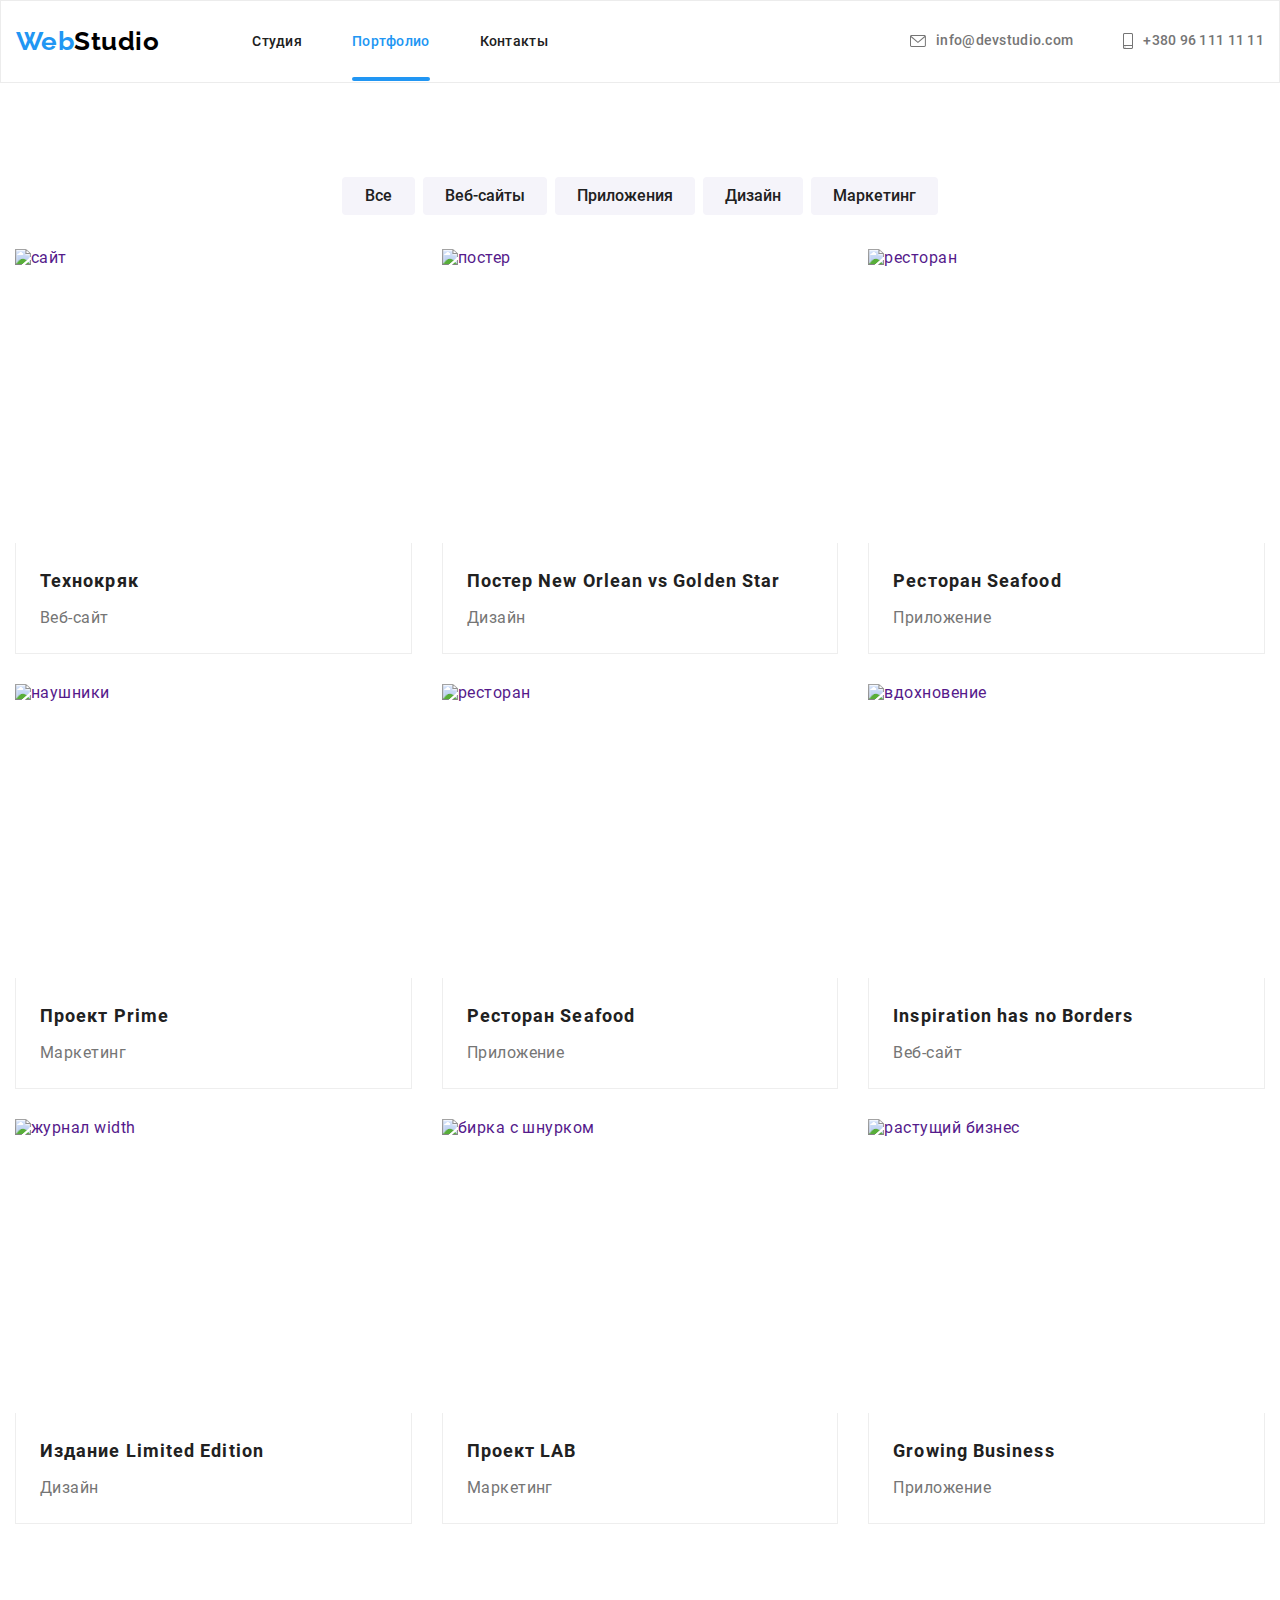
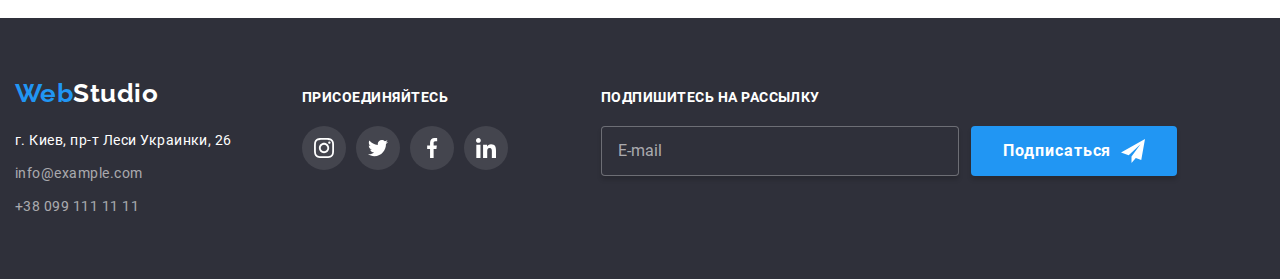
==== portfolio.html @ 9d425e02 "вносит изменения в файлы проекта" ====
<!DOCTYPE html>
<html lang="ru">
<head>
    <meta charset="UTF-8">
    <meta http-equiv="X-UA-Compatible" content="IE=edge">
    <meta name="viewport" content="width=device-width, initial-scale=1.0">
    <title>WebStudio</title>
    <link rel="stylesheet" href="./css/main.min.css">
</head>
<body>
<!-- Хедер -->
<header class="portfolio">
    <div class="portfolio__container container ">
        <nav class="portfolio-nav">
            <a href="./index.html" class="portfolio-logo">Web<span class="portfolio-logo__color">Studio</span></a>
            <ul class="portfolio-list">
                <li class="portfolio-list__item"><a class="portfolio-list__link" href="./index.html">Студия</a></li>
                <li class="portfolio-list__item"><a class="portfolio-list__link portfolio-list__link--current current-page" href="./portfolio.html">Портфолио</a></li>
                <li class="portfolio-list__item"><a class="portfolio-list__link" href="">Контакты</a></li>
            </ul>
        </nav>
<!-- contacts -->
            <ul class="contacts list">
                    <li class="contacts__item">
                        <a href="mailto:info@devstudio.com" class="contacts__link link">
                            <svg class="contacts__mail">
                                <use href="./images/symbol-defs.svg#envelope"></use>
                            </svg>
                    info@devstudio.com
                        </a>
                    </li>
                    <li class="contacts__item">
                        <a href="tel:+380961111111" class="contacts__link link">
                            <svg class="contacts__tel">
                                <use href="./images/symbol-defs.svg#smartphone"></use>
                            </svg>
                    +380 96 111 11 11
                        </a>
                    </li>
                </ul>
    </div>
</header>
<!-- герой -->
<main>
    <section class="section">
        <div class="container">
                <h1 class="section__title section__title--visually-hidden">filter</h1>
                <ul class="filter">
                    <li class="filter__item"><button class="filter__btn filter__button" type="button">Все</button></li>
                    <li class="filter__item"><button class="filter__btn filter__button" type="button">Веб-сайты</button></li>
                    <li class="filter__item"><button class="filter__btn filter__button" type="button">Приложения</button></li>
                    <li class="filter__item"><button class="filter__btn filter__button" type="button">Дизайн</button></li>
                    <li class="filter__item"><button class="filter__btn filter__button" type="button">Маркетинг</button></li>
                </ul>
        
                <ul class="gallery-list">
                    <li class="gallery-list__item">
                        <a class="gallery-list__link" href="">
                            <div class="gallery-container">
                              <img src="./images/techno-crack.jpg" alt="сайт" width="370" height="294">
                              <p class="overlay-text">Технокряк это современная площадка распространения коронавируса. Компании используют эту платформу для цифрового
                            шпионажа и атак на защищённые сервера конкурентов.</p>  
                            </div>
                            <div class="gallery-info">
                            <h2 class="gallery-info__heading">Технокряк</h3>
                            <p class="gallery-info__paragraph">Веб-сайт</p>
                            </div>
                        </a>
                    </li>
                    <li class="gallery-list__item">
                        <a class="gallery-list__link" href="">
                            <div class="gallery-container">
                             <img src="./images/poster.jpg" alt="постер" width="370" height="294">
                             <p class="overlay-text">Технокряк это современная площадка распространения коронавируса. Компании используют эту платформу для цифрового
                            шпионажа и атак на защищённые сервера конкурентов.</p>   
                            </div>
                            <div class="gallery-info">
                            <h2 class="gallery-info__heading">Постер New Orlean vs Golden Star</h3>
                            <p class="gallery-info__paragraph">Дизайн</p>
                            </div>
                        </a>
                    </li>
                    <li class="gallery-list__item">
                        <a class="gallery-list__link" href="">
                            <div class="gallery-container">
                            <img src="./images/restaurant.jpg" alt="ресторан" width="370" height="294">
                            <p class="overlay-text">Технокряк это современная площадка распространения коронавируса. Компании используют эту платформу для цифрового
                            шпионажа и атак на защищённые сервера конкурентов.</p>      
                            </div>
                            <div class="gallery-info">
                            <h2 class="gallery-info__heading">Ресторан Seafood</h3>
                            <p class="gallery-info__paragraph">Приложение</p>
                            </div>
                        </a>
                    </li>
                    <li class="gallery-list__item">
                        <a class="gallery-list__link" href="">
                            <div class="gallery-container">
                              <img src="./images/prime.jpg" alt="наушники" width="370" height="294">
                              <p class="overlay-text">Технокряк это современная площадка распространения коронавируса. Компании используют эту платформу для цифрового
                            шпионажа и атак на защищённые сервера конкурентов.</p>    
                            </div>
                            <div class="gallery-info">
                            <h2 class="gallery-info__heading">Проект Prime</h3>
                            <p class="gallery-info__paragraph">Маркетинг</p>
                            </div>
                        </a>
                    </li>
                    <li class="gallery-list__item">
                        <a class="gallery-list__link" href="">
                            <div class="gallery-container">
                            <img src="./images/restaurant.jpg" alt="ресторан" width="370" height="294">
                            <p class="overlay-text">Технокряк это современная площадка распространения коронавируса. Компании используют эту платформу для цифрового
                            шпионажа и атак на защищённые сервера конкурентов.</p>      
                            </div>
                            <div class="gallery-info">
                            <h2 class="gallery-info__heading">Ресторан Seafood</h3>
                            <p class="gallery-info__paragraph">Приложение</p>
                            </div>
                        </a>
                    </li>
                    <li class="gallery-list__item">
                        <a class="gallery-list__link" href="">
                            <div class="gallery-container">
                                <img src="./images/web-site.jpg" alt="вдохновение" width="370" height="294">
                                <p class="overlay-text">Технокряк это современная площадка распространения коронавируса. Компании используют эту платформу для цифрового
                            шпионажа и атак на защищённые сервера конкурентов.</p>  
                            </div>
                            <div class="gallery-info">
                            <h2 class="gallery-info__heading">Inspiration has no Borders</h3>
                            <p class="gallery-info__paragraph">Веб-сайт</p>
                            </div>
                        </a>
                    </li>
                    <li class="gallery-list__item">
                        <a class="gallery-list__link" href="">
                            <div class="gallery-container">
                                <img src="./images/limited-edition.jpg" alt="журнал width" width="370" height="294">
                                <p class="overlay-text">Технокряк это современная площадка распространения коронавируса. Компании используют эту платформу для цифрового
                            шпионажа и атак на защищённые сервера конкурентов.</p>  
                            </div>
                            <div class="gallery-info">
                            <h2 class="gallery-info__heading">Издание Limited Edition</h3>
                            <p class="gallery-info__paragraph">Дизайн</p>
                            </div>
                        </a>
                    </li>
                    <li class="gallery-list__item">
                        <a class="gallery-list__link" href="">
                            <div class="gallery-container">
                                <img src="./images/lab.jpg" alt="бирка с шнурком" width="370" height="294">
                                <p class="overlay-text">Технокряк это современная площадка распространения коронавируса. Компании используют эту платформу для цифрового
                            шпионажа и атак на защищённые сервера конкурентов.</p>  
                            </div>
                            <div class="gallery-info">
                            <h2 class="gallery-info__heading">Проект LAB</h3>
                            <p class="gallery-info__paragraph">Маркетинг</p>
                            </div>
                        </a>
                    </li>
                    <li class="gallery-list__item">
                        <a class="gallery-list__link" href="">
                            <div class="gallery-container">
                              <img src="./images/business.jpg" alt="растущий бизнес" width="370" height="294">
                              <p class="overlay-text">Технокряк это современная площадка распространения коронавируса. Компании используют эту платформу для цифрового
                            шпионажа и атак на защищённые сервера конкурентов.</p>    
                            </div>
                            <div class="gallery-info">
                            <h2 class="gallery-info__heading">Growing Business</h3>
                            <p class="gallery-info__paragraph">Приложение</p>
                            </div>
                        </a>
                    </li>
                </ul>
        </div>
    </section>

</main>

<!-- футер -->
<footer class="footer">
    <div class="footer-container container ">
        <div>
            <a class="footer-logo" href="./index.html">Web<span class="footer-logo__text logo">Studio</span></a>
            <address class="footer-address">
                <ul class="footer-address__list">
                    <li class="footer-address__item item__space"><a class="footer-address__items"
                            href="https://www.google.com.ua/maps/place/%D0%B1%D1%83%D0%BB.+%D0%9B%D0%B5%D1%81%D0%B8+%D0%A3%D0%BA%D1%80%D0%B0%D0%B8%D0%BD%D0%BA%D0%B8,+26,+%D0%9A%D0%B8%D0%B5%D0%B2,+02000/@50.4265841,30.5361971,17z/data=!3m1!4b1!4m5!3m4!1s0x40d4cf0e033ecbe9:0x57a4dffefec77da0!8m2!3d50.4265807!4d30.5383858?hl=ru">
                            г. Киев, пр-т Леси Украинки, 26</a></li>
                    <li class="footer-address__item item__space"><a class="footer-address__contact" href="mailto:info@example.com">info@example.com</a>
                    </li>
                    <li class="footer-address__item item__space"><a class="footer-address__contact" href="tel:+380991111111">+38 099 111 11 11</a></li>
                </ul>
            </address>
        </div>
    
    <div class="join">
        <h2 class="join__header">присоединяйтесь</h2>

        <ul class="join__list">
            <li class="join__item">
                <a href="" class="join__link">
                    <svg class="join__icon">
                        <use href="./images/symbol-defs.svg#instagram"></use>
                    </svg>
                </a>
            </li>
            <li class="join__item">
                <a href="" class="join__link">
                    <svg class="join__icon">
                        <use href="./images/symbol-defs.svg#twitter"></use>
                    </svg>
                </a>
            </li>
            <li class="join__item">
                <a href="" class="join__link">
                    <svg class="join__icon">
                        <use href="./images/symbol-defs.svg#facebook"></use>
                    </svg>
                </a>
            </li>
            <li class="join__item">
                <a href="" class="join__link">
                    <svg class="join__icon">
                        <use href="./images/symbol-defs.svg#linkedin"></use>
                    </svg>
                </a>
            </li>
        </ul>
    </div>
   
        <form class="subscribe" action="">
        <h2 class="subscribe__header">Подпишитесь на рассылку</h2>
        <div class="subscribe__container">
                <label>
                    <input class="subscribe__input" type="email" name="mail" placeholder="E-mail" />
                </label>
            
            <button type="submit" class="subscribe__button button">Подписаться
                <svg class="subscribe__icon">
                    <use href="./images/symbol-defs.svg#send"></use>
                </svg>
            </button>
        </div>
        </form>
    </div>

    </div>
</footer>  

<script src="./js/modal.js"></script>

</body>
</html>
---- css/main.min.css ----
@font-face{font-family:'Roboto';src:url("../sass/base/fonts/Roboto-Bold.woff2") format("woff2"),url("../sass/base/fonts/Roboto-Bold.woff") format("woff");font-display:auto;font-weight:700;font-style:normal}@font-face{font-family:'Roboto';src:url("../sass/base/fonts/Roboto-Black.woff2") format("woff2"),url("../sass/base/fonts/Roboto-Black.woff") format("woff");font-display:auto;font-weight:900;font-style:normal}@font-face{font-family:'Roboto';src:url("../sass/base/fonts/Roboto-Medium.woff2") format("woff2"),url("../sass/base/fonts/Roboto-Medium.woff") format("woff");font-display:auto;font-weight:500;font-style:normal}@font-face{font-family:'Roboto';src:url("../sass/base/fonts/Roboto-Regular.woff2") format("woff2"),url("../sass/base/fonts/Roboto-Regular.woff") format("woff");font-display:auto;font-weight:400;font-style:normal}@font-face{font-family:'Raleway';src:url("../sass/base/fonts/Raleway-Bold.woff2") format("woff2"),url("../sass/base/fonts/Raleway-Bold.woff") format("woff");font-display:auto;font-weight:700;font-style:normal}/*! modern-normalize v1.1.0 | MIT License | https://github.com/sindresorhus/modern-normalize */*,::before,::after{-webkit-box-sizing:border-box;box-sizing:border-box}html{line-height:1.15;-webkit-text-size-adjust:100%;-moz-tab-size:4;-o-tab-size:4;tab-size:4}body{margin:0;font-family:system-ui,-apple-system,"Segoe UI",Roboto,Helvetica,Arial,sans-serif,"Apple Color Emoji","Segoe UI Emoji"}hr{height:0;color:inherit}abbr[title]{-webkit-text-decoration:underline dotted;text-decoration:underline dotted}b,strong{font-weight:bolder}code,kbd,samp,pre{font-family:ui-monospace, SFMono-Regular, Consolas, 'Liberation Mono', Menlo, monospace;font-size:1em}small{font-size:80%}sub,sup{font-size:75%;line-height:0;position:relative;vertical-align:baseline}sub{bottom:-0.25em}sup{top:-0.5em}table{text-indent:0;border-color:inherit}button,input,optgroup,select,textarea{font-family:inherit;font-size:100%;line-height:1.15;margin:0}button,select{text-transform:none}button,[type='button'],[type='reset'],[type='submit']{-webkit-appearance:button}::-moz-focus-inner{border-style:none;padding:0}:-moz-focusring{outline:1px dotted ButtonText}:-moz-ui-invalid{box-shadow:none}legend{padding:0}progress{vertical-align:baseline}::-webkit-inner-spin-button,::-webkit-outer-spin-button{height:auto}[type='search']{-webkit-appearance:textfield;outline-offset:-2px}::-webkit-search-decoration{-webkit-appearance:none}::-webkit-file-upload-button{-webkit-appearance:button;font:inherit}summary{display:list-item}p,h1,h2,h3,h4,h5,h6{margin:0}ul{list-style:none;margin:0;padding-left:0}img{display:block;max-width:100%;height:auto}body{font-family:'Roboto', sans-serif;color:var(--primary-text-color);letter-spacing:0.03em;line-height:1.14}:root{--primary-text-color: #212121;--secondary-text-color: #757575;--title-text-color: #000000;--accent-color: #2196f3;--primary-white-color: #ffffff;--secondary-darkgray-color: #2f303a;--third-title-color: #f5f4fa;--box-shadow-btn: 0px 4px 4px rgba(0, 0, 0, 0.15);--btn-b-radius: 4px;--temporary-function: 250ms cubic-bezier(0.4, 0, 0.2, 1)}.section__title--visually-hidden{position:absolute;clip:rect(0 0 0 0);width:1px;height:1px;margin:-1px}.header{background-color:var(--primary-white-color);border-bottom:1px solid #ececec}.header__container{display:-webkit-box;display:-ms-flexbox;display:flex;-webkit-box-align:center;-ms-flex-align:center;align-items:center}.page-logo{font-family:'Raleway', sans-serif;font-size:26px;line-height:1.19;color:var(--accent-color);text-decoration:none;margin-right:93px;padding-top:25px;padding-bottom:25px;-webkit-box-align:center;-ms-flex-align:center;align-items:center}.page-logo__color{color:var(--title-text-color)}.nav{display:-webkit-box;display:-ms-flexbox;display:flex;-webkit-box-align:center;-ms-flex-align:center;align-items:center}.site-nav{display:-webkit-box;display:-ms-flexbox;display:flex}.site-nav__link{text-decoration:none;color:var(--primary-text-color);font-weight:500;font-size:14px;letter-spacing:.02em;position:relative;padding-top:32px;padding-bottom:32px;-webkit-transition:color var(--temporary-function);transition:color var(--temporary-function)}.site-nav__link:hover,.site-nav__link:focus{color:var(--accent-color)}.site-nav__item:not(:last-child){margin-right:50px}.current-page::after{position:absolute;content:'';display:block;left:0;bottom:0;width:100%;height:4px;border-radius:2px;background-color:var(--accent-color)}.contacts{display:-webkit-box;display:-ms-flexbox;display:flex;margin-left:auto;-webkit-box-align:center;-ms-flex-align:center;align-items:center}.contacts__link{text-decoration:none;color:var(--secondary-text-color);font-weight:500;font-size:14px;letter-spacing:.02em;padding:32px 0px 32px 0px;display:-webkit-inline-box;display:-ms-inline-flexbox;display:inline-flex;-ms-flex-item-align:start;align-self:start;-webkit-box-pack:center;-ms-flex-pack:center;justify-content:center;-webkit-box-align:center;-ms-flex-align:center;align-items:center;-webkit-transition:color var(--temporary-function);transition:color var(--temporary-function)}.contacts__mail{margin-right:10px;width:16px;height:12px;fill:currentColor}.contacts__tel{margin-right:10px;width:10px;height:16px;fill:currentColor}.contacts__link:hover,.contacts__link:focus{color:var(--accent-color)}.contacts__item:not(:first-child){margin-left:50px}.container{width:100%;margin:0 auto;padding:0 15px}.hero{max-width:1600px;margin-left:auto;margin-right:auto;background-image:-webkit-gradient(linear, left top, left bottom, from(rgba(47,48,58,0.4)), to(rgba(47,48,58,0.4))),url(/images/bg/bg_desktop_1x.jpg);background-image:linear-gradient(rgba(47,48,58,0.4), rgba(47,48,58,0.4)),url(/images/bg/bg_desktop_1x.jpg);background-repeat:no-repeat;background-position:center;background-size:cover;background-color:var(--secondary-darkgray-color);text-align:center}@media screen and (max-width: 480px){.hero{background-image:-webkit-gradient(linear, left top, left bottom, from(rgba(47,48,58,0.4)), to(rgba(47,48,58,0.4))),url(/images/bg/bg_mob_1x.jpg);background-image:linear-gradient(rgba(47,48,58,0.4), rgba(47,48,58,0.4)),url(/images/bg/bg_mob_1x.jpg);padding:118px 0;min-height:400px}}@media (min-width: 481px) and (max-width: 767px){.hero{background-image:-webkit-gradient(linear, left top, left bottom, from(rgba(47,48,58,0.4)), to(rgba(47,48,58,0.4))),url(/images/bg/bg_tablet_1x.jpg);background-image:linear-gradient(rgba(47,48,58,0.4), rgba(47,48,58,0.4)),url(/images/bg/bg_tablet_1x.jpg);padding:118px 0;min-height:400px}}@media screen and (min-width: 768px){.hero{background-image:-webkit-gradient(linear, left top, left bottom, from(rgba(47,48,58,0.4)), to(rgba(47,48,58,0.4))),url(/images/bg/bg_desktop_1x.jpg);background-image:linear-gradient(rgba(47,48,58,0.4), rgba(47,48,58,0.4)),url(/images/bg/bg_desktop_1x.jpg);padding:118px 0;min-height:400px}}@media screen and (min-width: 1200px){.hero{padding:200px 0;min-height:600px}}.hero__title{color:var(--primary-white-color);font-weight:900;font-size:44px;letter-spacing:.06em;line-height:1.36;text-align:center;text-transform:uppercase;margin-bottom:30px;margin-left:auto;margin-right:auto}@media screen and (max-width: 480px){.hero__title{font-weight:900;font-size:26px;letter-spacing:.06em;max-width:360px}}@media (min-width: 481px) and (max-width: 767px){.hero__title{font-weight:900;font-size:26px;letter-spacing:.06em;max-width:360px}}@media screen and (min-width: 768px){.hero__title{font-weight:900;font-size:44px;letter-spacing:.06em;max-width:690px}}.hero__button{cursor:pointer;color:var(--primary-white-color);background-color:var(--accent-color)}.btn{font-style:inherit;font-weight:700;font-size:16px;letter-spacing:.06em;line-height:1.87;-webkit-box-shadow:var(--box-shadow-btn);box-shadow:var(--box-shadow-btn);border-radius:var(--btn-b-radius);border:0;padding:10px 32px;min-width:200px}.backdrop{position:fixed;top:0;left:0;width:100%;height:100%;background-color:rgba(0,0,0,0.2);opacity:1;-webkit-transition:opacity var(----temporary-function),visibility var(----temporary-function);transition:opacity var(----temporary-function),visibility var(----temporary-function)}.backdrop.is-hidden{visibility:hidden;opacity:0;pointer-events:none}.modal{position:absolute;top:50%;left:50%;min-width:528px;min-height:581px;background-color:var(--primary-white-color);-webkit-transform:translate(-50%, -50%) scale(1);transform:translate(-50%, -50%) scale(1);-webkit-transition:opacity var(----temporary-function),-webkit-transform var(----temporary-function);transition:opacity var(----temporary-function),-webkit-transform var(----temporary-function);transition:transform var(----temporary-function),opacity var(----temporary-function);transition:transform var(----temporary-function),opacity var(----temporary-function),-webkit-transform var(----temporary-function)}.backdrop.is-hidden .modal{opacity:0;-webkit-transform:translate(-50%, -50%) scale(0.1);transform:translate(-50%, -50%) scale(0.1)}.modal__icon{fill:#000000;-webkit-transition:fill var(--temporary-function);transition:fill var(--temporary-function)}.modal__button{position:absolute;top:8px;right:8px;width:30px;height:30px;cursor:pointer;display:-webkit-box;display:-ms-flexbox;display:flex;-webkit-box-align:center;-ms-flex-align:center;align-items:center;-webkit-box-pack:center;-ms-flex-pack:center;justify-content:center;border:1px solid rgba(136,90,90,0.1);border-radius:50%;background-color:var(--primary-white-color)}.modal__button:hover .modal__icon{fill:var(--accent-color)}.section{padding-top:94px;padding-bottom:94px}.section__activity{padding-top:0px}.section__title{font-weight:700;font-size:36px;letter-spacing:0.03em;line-height:1.16;text-align:center;margin-bottom:50px}@media screen and (min-width: 768px) and (max-width: 1199px){.advantage-list{display:-webkit-box;display:-ms-flexbox;display:flex;-ms-flex-wrap:wrap;flex-wrap:wrap;margin:-15px}}@media screen and (min-width: 1200px){.advantage-list{display:-webkit-box;display:-ms-flexbox;display:flex;-webkit-box-pack:center;-ms-flex-pack:center;justify-content:center}}@media screen and (min-width: 1200px){.advantage-list__item{width:270px}.advantage-list__item:not(:last-child){margin-right:30px}}@media screen and (min-width: 768px) and (max-width: 1199px){.advantage-list__item{width:calc((100%-4 * 15px) / 2);margin:15px;width:354px}}@media screen and (max-width: 768px){.advantage-list__item:not(:last-child){margin-bottom:30px}}@media screen and (min-width: 1200px){.advantage-list__item:not(:last-child){margin-right:30px}}.advantage-list__icon{display:-webkit-box;display:-ms-flexbox;display:flex;-webkit-box-align:center;-ms-flex-align:center;align-items:center;-webkit-box-pack:center;-ms-flex-pack:center;justify-content:center;height:120px;width:100%;margin-bottom:30px;background-color:#f5f4fa;border-radius:4px}.advantage-list__heading{font-weight:700;font-size:14px;text-transform:uppercase;color:var(--primary-text-color);margin-bottom:10px}@media screen and (max-width: 767px){.advantage-list__heading{text-align:center}}.advantage-list__paragraph{font-size:14px;line-height:1.71;color:var(--secondary-text-color);width:100%}.activity{display:-webkit-box;display:-ms-flexbox;display:flex}.activity__item:not(:last-child){margin-right:30px}.activity__container{position:relative}.activity__text{position:absolute;width:100%;height:70px;bottom:0;padding-top:27px;padding-bottom:27px;font-weight:700;text-align:center;text-transform:uppercase;color:var(--primary-white-color);background-color:rgba(47,48,58,0.8)}.section__team{background-color:var(--third-title-color)}.team-cards{display:-webkit-box;display:-ms-flexbox;display:flex;margin-left:calc(-1 * 30px)}.team-cards .team-cards__item{margin-left:30px;-ms-flex-preferred-size:calc(100% / 4 - 30px);flex-basis:calc(100% / 4 - 30px);border-radius:0px 0px 4px 4px;-webkit-box-shadow:0px 1px 3px rgba(0,0,0,0.12),0px 1px 1px rgba(0,0,0,0.14),0px 2px 1px rgba(0,0,0,0.2);box-shadow:0px 1px 3px rgba(0,0,0,0.12),0px 1px 1px rgba(0,0,0,0.14),0px 2px 1px rgba(0,0,0,0.2)}.team-cards__item{background-color:var(--primary-white-color)}.card-content{padding:30px 0;text-align:center}.card-content__title{font-weight:500;font-size:16px;line-height:1.18;text-align:center;color:var(--title-text-color);margin-bottom:10px}.card-content__text{color:var(--secondary-text-color);font-weight:500;font-size:16px;line-height:1.18;text-align:center;margin-bottom:16px}.social-block{display:-webkit-box;display:-ms-flexbox;display:flex;-webkit-box-pack:center;-ms-flex-pack:center;justify-content:center}.social-block__item{width:44px;height:44px}.social-block__item+.social-block__item{margin-left:10px}.social-block__icon{width:20px;height:20px;fill:#afb1b8;-webkit-transition:fill var(--temporary-function);transition:fill var(--temporary-function)}.social-block__link{width:100%;height:100%;display:block;border-radius:50%;display:-webkit-box;display:-ms-flexbox;display:flex;-webkit-box-align:center;-ms-flex-align:center;align-items:center;-webkit-box-pack:center;-ms-flex-pack:center;justify-content:center;background-color:#ffffff;-webkit-transition:background-color var(--temporary-function);transition:background-color var(--temporary-function)}.social-block__link:hover,.social-block__link:focus{background-color:var(--accent-color)}.social-block__link:hover:hover .social-block__icon,.social-block__link:hover:focus .social-block__icon,.social-block__link:focus:hover .social-block__icon,.social-block__link:focus:focus .social-block__icon{fill:var(--primary-white-color)}.companies-list{margin-left:-30px;display:-webkit-box;display:-ms-flexbox;display:flex;-webkit-box-pack:center;-ms-flex-pack:center;justify-content:center}.companies-list .companies-list__item{margin-left:30px;-ms-flex-preferred-size:calc(100% / 6 - 30px);flex-basis:calc(100% / 6 - 30px)}.companies-list__item{height:92px}.companies-list__link{display:block;width:100%;height:100%;border:1px solid #afb1b8;border-radius:4px;display:-webkit-box;display:-ms-flexbox;display:flex;-webkit-box-align:center;-ms-flex-align:center;align-items:center;-webkit-box-pack:center;-ms-flex-pack:center;justify-content:center;background-color:#ffffff;-webkit-transition:border-color var(--temporary-function);transition:border-color var(--temporary-function)}.companies-list__link:hover,.companies-list__link:focus{border-color:var(--accent-color)}.companies-list__icon{fill:#afb1b8;-webkit-transition:fill var(--temporary-function);transition:fill var(--temporary-function)}.companies-list__link:hover .companies-list__icon,.companies-list__link:focus .companies-list__icon{fill:var(--accent-color)}.footer{background-color:var(--secondary-darkgray-color);padding:60px 0}.footer-container{display:-webkit-box;display:-ms-flexbox;display:flex;-webkit-box-align:baseline;-ms-flex-align:baseline;align-items:baseline}.footer-container>*:first-child{margin-right:70px}.footer-logo{font-family:'Raleway', sans-serif;font-size:26px;line-height:1.19;color:var(--accent-color);text-decoration:none;display:block;margin-bottom:20px}.logo{color:var(--primary-white-color)}.footer-address{font-style:normal}.footer-address__item{font-size:14px;line-height:1.71}.item__space:not(:last-child){margin-bottom:9px}.footer-address__items{color:var(--primary-white-color);text-decoration:none}.footer-address__contact{font-size:14px;line-height:1.71;color:rgba(255,255,255,0.6);text-decoration:none;-webkit-transition:color var(--temporary-function);transition:color var(--temporary-function)}.footer-address__contact:hover,.footer-address__contact:focus{color:var(--accent-color)}.footer-address__list .footer-address__items,.footer-address__list .footer-address__contact{display:block}.join{margin-right:93px}.join__header{display:inline-block;margin-bottom:20px;font-weight:700;font-size:14px;text-transform:uppercase;color:var(--primary-white-color)}.join__list{display:-webkit-box;display:-ms-flexbox;display:flex;-webkit-box-pack:center;-ms-flex-pack:center;justify-content:center}.join__item{width:44px;height:44px}.join__item+.join__item{margin-left:10px}.join__link{width:100%;height:100%;display:block;border-radius:50%;display:-webkit-box;display:-ms-flexbox;display:flex;-webkit-box-align:center;-ms-flex-align:center;align-items:center;-webkit-box-pack:center;-ms-flex-pack:center;justify-content:center;background-color:rgba(255,255,255,0.1);-webkit-transition:background-color var(--temporary-function);transition:background-color var(--temporary-function)}.join__link:hover,.join__link:focus{background-color:var(--accent-color)}.join__icon{width:20px;height:20px;fill:var(--primary-white-color)}.subscribe__container{display:-webkit-box;display:-ms-flexbox;display:flex;-webkit-box-orient:horizontal;-webkit-box-direction:normal;-ms-flex-direction:row;flex-direction:row}.subscribe__header{display:inline-block;margin-bottom:20px;font-weight:700;font-size:14px;text-transform:uppercase;color:var(--primary-white-color)}.subscribe__button{display:-webkit-box;display:-ms-flexbox;display:flex;-webkit-box-align:center;-ms-flex-align:center;align-items:center;font-style:inherit;font-weight:700;font-size:16px;letter-spacing:.06em;line-height:1.87;-webkit-box-shadow:var(--box-shadow-btn);box-shadow:var(--box-shadow-btn);border-radius:4px;border:0;padding:10px 32px;min-width:200px;margin-left:12px;cursor:pointer;color:var(--primary-white-color);background-color:var(--accent-color)}.subscribe__input{padding:15px 0px 15px 16px;width:358px;border:1px solid rgba(255,255,255,0.3);border-radius:var(--btn-b-radius);-webkit-box-shadow:var(--box-shadow-btn);box-shadow:var(--box-shadow-btn);background-color:var(--secondary-darkgray-color);color:var(--primary-white-color)}.subscribe__icon{margin-left:10px;width:24px;height:24px;fill:var(--primary-white-color)}input::-webkit-input-placeholder{font-weight:400;font-size:16px;color:rgba(255,255,255,0.6)}input:-ms-input-placeholder{font-weight:400;font-size:16px;color:rgba(255,255,255,0.6)}input::-ms-input-placeholder{font-weight:400;font-size:16px;color:rgba(255,255,255,0.6)}input::placeholder{font-weight:400;font-size:16px;color:rgba(255,255,255,0.6)}.form{display:-webkit-box;display:-ms-flexbox;display:flex;-webkit-box-orient:vertical;-webkit-box-direction:normal;-ms-flex-direction:column;flex-direction:column;-webkit-box-align:center;-ms-flex-align:center;align-items:center;width:100%;height:100%;margin:0;padding:40px}.form-header{font-weight:700;font-size:20px;text-align:center;color:var(--primary-text-color);margin-bottom:12px}.form-field{position:relative;display:-webkit-box;display:-ms-flexbox;display:flex;-webkit-box-orient:vertical;-webkit-box-direction:normal;-ms-flex-direction:column;flex-direction:column;width:100%;margin-bottom:10px}.form-field__label{font-weight:400;font-size:12px;line-height:1.17;letter-spacing:0.01em;color:var(--secondary-text-color);margin-bottom:4px}.form-field__input{font-size:12px;line-height:1.17;letter-spacing:0.01em;color:var(--secondary-text-color);border:1px solid rgba(33,33,33,0.2);border-radius:4px;outline:none;cursor:pointer;padding:12px 12px 12px 42px}.form-field__input:focus{border-color:var(--accent-color)}.form-field__icon{position:absolute;bottom:11px;left:12px;fill:var(--primary-text-color);-webkit-transition:fill var(----temporary-function);transition:fill var(----temporary-function)}.form-field__input:focus+.form-field__icon{fill:var(--accent-color)}.text{position:relative;display:-webkit-box;display:-ms-flexbox;display:flex;width:100%;-webkit-box-orient:vertical;-webkit-box-direction:normal;-ms-flex-direction:column;flex-direction:column;margin-bottom:20px}.text__comment{padding:12px 16px;resize:none;font-size:12px;line-height:1.17;letter-spacing:0.01em;border:1px solid rgba(33,33,33,0.2);border-radius:4px;outline:none;cursor:pointer;color:var(--secondary-text-color);-webkit-transition:border-color var(----temporary-function);transition:border-color var(----temporary-function)}.text__comment:focus{border-color:var(--accent-color)}.text__comment::-webkit-input-placeholder{font-size:12px;line-height:1.17;letter-spacing:0.01em;color:rgba 117,117,117,0.5;-webkit-transition:color var(--temporary-function);transition:color var(--temporary-function)}.text__comment:-ms-input-placeholder{font-size:12px;line-height:1.17;letter-spacing:0.01em;color:rgba 117,117,117,0.5;-webkit-transition:color var(--temporary-function);transition:color var(--temporary-function)}.text__comment::-ms-input-placeholder{font-size:12px;line-height:1.17;letter-spacing:0.01em;color:rgba 117,117,117,0.5;-webkit-transition:color var(--temporary-function);transition:color var(--temporary-function)}.text__comment::placeholder{font-size:12px;line-height:1.17;letter-spacing:0.01em;color:rgba 117,117,117,0.5;-webkit-transition:color var(--temporary-function);transition:color var(--temporary-function)}.text__comment:focus::-webkit-input-placeholder{color:var(--accent-color)}.text__comment:focus:-ms-input-placeholder{color:var(--accent-color)}.text__comment:focus::-ms-input-placeholder{color:var(--accent-color)}.text__comment:focus::placeholder{color:var(--accent-color)}.checkbox{cursor:pointer;display:-webkit-box;display:-ms-flexbox;display:flex;-webkit-box-pack:center;-ms-flex-pack:center;justify-content:center;-webkit-box-align:center;-ms-flex-align:center;align-items:center;line-height:1.71;font-size:14px;font-weight:400;color:var(--secondary-text-color);margin-bottom:30px}.checkbox__input{-webkit-appearance:none;-moz-appearance:none;appearance:none}.checkbox__link{font-size:14px;line-height:1.71;margin-left:3px;color:var(--accent-color);display:inline-block;margin-left:3px}.checkbox__span{display:-webkit-box;display:-ms-flexbox;display:flex;-webkit-box-align:center;-ms-flex-align:center;align-items:center;-webkit-box-pack:center;-ms-flex-pack:center;justify-content:center;width:16px;height:15px;margin-right:7px;border:2px solid #2a2a2a;border-radius:2px;padding:0}.checkbox__input:checked+.checkbox__span{background-color:var(--accent-color);border-color:var(--accent-color)}.checkbox__icon{width:16px;height:15px}.checkbox__button{font-style:inherit;font-weight:700;font-size:16px;letter-spacing:.06em;line-height:1.87;-webkit-box-shadow:var(--box-shadow-btn);box-shadow:var(--box-shadow-btn);border-radius:var(--btn-b-radius);border:0;padding:10px 55px;min-width:200px;cursor:pointer;color:var(--primary-white-color);background-color:var(--accent-color);-webkit-transition:background-color var(--temporary-function);transition:background-color var(--temporary-function)}.checkbox__button:hover{background-color:#188ce8}.portfolio{background-color:var(--primary-white-color);border:1px solid #ececec}.portfolio__container{display:-webkit-box;display:-ms-flexbox;display:flex;-webkit-box-align:center;-ms-flex-align:center;align-items:center}.portfolio-nav{display:-webkit-box;display:-ms-flexbox;display:flex;-webkit-box-align:center;-ms-flex-align:center;align-items:center}.portfolio-logo{font-family:'Raleway', sans-serif;font-size:26px;line-height:1.19;color:var(--accent-color);text-decoration:none;margin-right:93px;padding-top:25px;padding-bottom:25px;-webkit-box-align:center;-ms-flex-align:center;align-items:center}.portfolio-logo__color{color:var(--title-text-color)}.portfolio-list{display:-webkit-box;display:-ms-flexbox;display:flex}.portfolio-list__link{color:var(--primary-text-color);font-weight:500;font-size:14px;letter-spacing:.02em;text-decoration:none;position:relative;padding-top:32px;padding-bottom:32px;-webkit-transition:color var(--temporary-function);transition:color var(--temporary-function)}.portfolio-list__link:hover,.portfolio-list__link:focus{color:var(--accent-color)}.current-page{color:var(--accent-color)}.portfolio-list__item:not(:last-child){margin-right:50px}.filter{text-decoration:none;display:-webkit-box;display:-ms-flexbox;display:flex;-webkit-box-pack:center;-ms-flex-pack:center;justify-content:center;margin-bottom:34px}.filter__item:not(:last-child){margin-right:8px}.filter__button{cursor:pointer;color:var(--primary-text-color);background-color:var(--third-title-color);-webkit-transition:background-color var(--temporary-function),color var(--temporary-function),-webkit-box-shadow var(--temporary-function);transition:background-color var(--temporary-function),color var(--temporary-function),-webkit-box-shadow var(--temporary-function);transition:background-color var(--temporary-function),color var(--temporary-function),box-shadow var(--temporary-function);transition:background-color var(--temporary-function),color var(--temporary-function),box-shadow var(--temporary-function),-webkit-box-shadow var(--temporary-function)}.filter__button:hover,.filter__button:focus{background-color:var(--accent-color);color:var(--primary-white-color);-webkit-box-shadow:0px 4px 4px rgba(0,0,0,0.25);box-shadow:0px 4px 4px rgba(0,0,0,0.25)}.filter__btn{font-style:inherit;font-weight:500;font-size:16px;line-height:1.62;text-align:center;border-radius:var(--btn-b-radius);border:0;padding:6px 22px;min-width:73px}.gallery-list{display:-webkit-box;display:-ms-flexbox;display:flex;-ms-flex-wrap:wrap;flex-wrap:wrap;margin-top:calc(-1 * 30px);margin-left:calc(-1 * 30px)}.gallery-list .gallery-list__item{margin-top:30px;margin-left:30px;-ms-flex-preferred-size:calc(100% / 3 - 30px);flex-basis:calc(100% / 3 - 30px)}.gallery-list__link{display:block;text-decoration:none;-webkit-transition:-webkit-box-shadow var(--temporary-function);transition:-webkit-box-shadow var(--temporary-function);transition:box-shadow var(--temporary-function);transition:box-shadow var(--temporary-function), -webkit-box-shadow var(--temporary-function)}.gallery-list__link:hover,.gallery-list__link:focus{-webkit-box-shadow:0px 1px 1px rgba(0,0,0,0.12),0px 4px 4px rgba(0,0,0,0.06),1px 4px 6px rgba(0,0,0,0.16);box-shadow:0px 1px 1px rgba(0,0,0,0.12),0px 4px 4px rgba(0,0,0,0.06),1px 4px 6px rgba(0,0,0,0.16)}.overlay-text{position:absolute;width:100%;height:100%;top:0;left:0;padding:63px 24px;font-weight:400;font-size:18px;line-height:1.55;color:var(--primary-white-color);background-color:rgba(33,150,243,0.9);-webkit-transform:translateY(101%);transform:translateY(101%);-webkit-transition:-webkit-transform var(--temporary-function);transition:-webkit-transform var(--temporary-function);transition:transform var(--temporary-function);transition:transform var(--temporary-function), -webkit-transform var(--temporary-function)}.gallery-list__item:hover .overlay-text{-webkit-transform:translateY(0);transform:translateY(0)}.gallery-list__link:focus .overlay-text{-webkit-transform:translateY(0);transform:translateY(0);opacity:0.9}.gallery-info{padding:20px 24px;border-right:1px solid #eeeeee;border-bottom:1px solid #eeeeee;border-left:1px solid #eeeeee}.gallery-info__heading{font-weight:700;font-size:18px;letter-spacing:.06em;line-height:2;color:var(--primary-text-color);margin-bottom:4px}.gallery-info__paragraph{font-weight:400;font-size:16px;line-height:30px;color:var(--secondary-text-color)}.gallery-container{position:relative;overflow:hidden}
/*# sourceMappingURL=main.min.css.map */
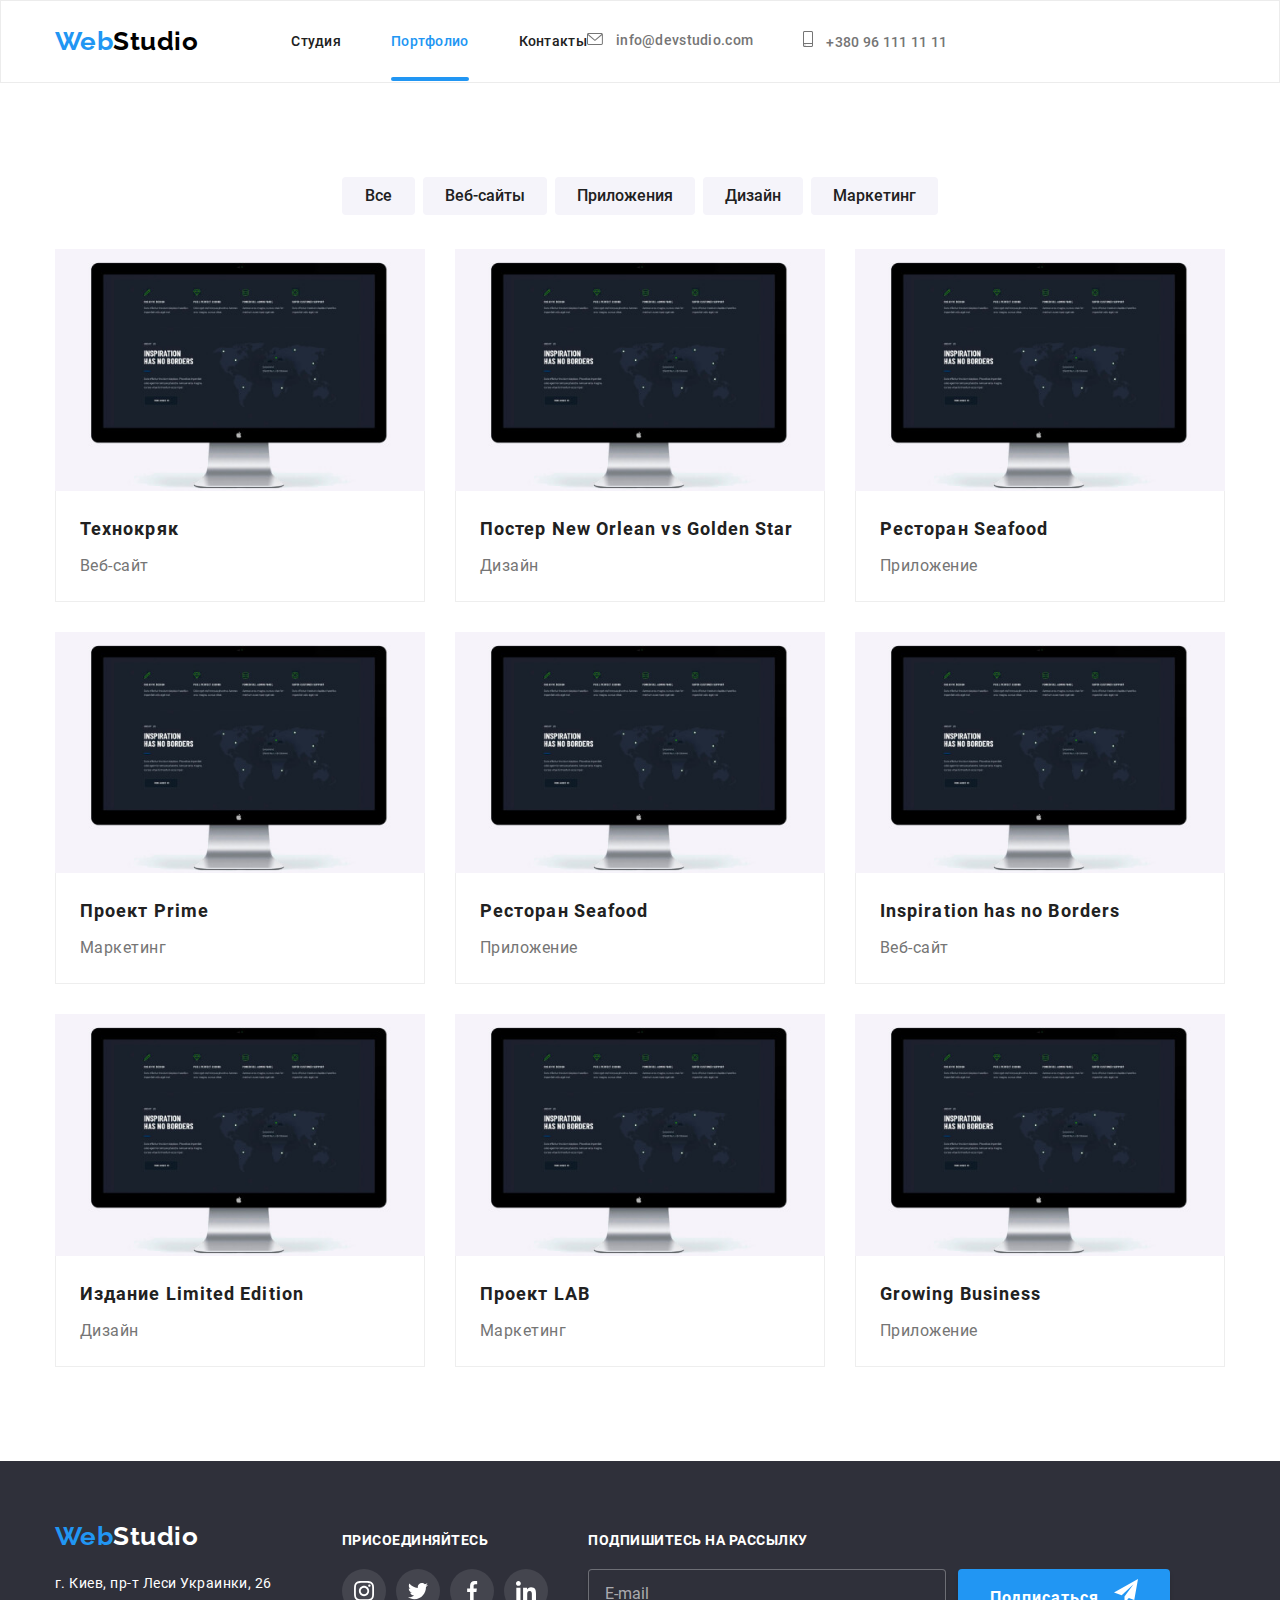
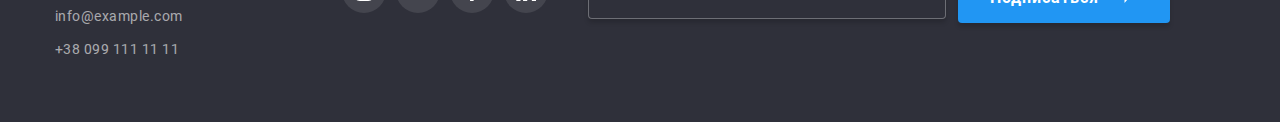
==== commit b7772885: "добавляет адаптив на страницы" ====
--- a/portfolio.html
+++ b/portfolio.html
@@ -57,117 +57,165 @@
                     <li class="gallery-list__item">
                         <a class="gallery-list__link" href="">
                             <div class="gallery-container">
-                              <img src="./images/techno-crack.jpg" alt="сайт" width="370" height="294">
+                                <picture>
+                                    <source srcset="./images/gallery/website_1x_mob.jpg 1x, ./images/gallery/website_2x_mob.jpg 2x" media="(max-width: 767px)"/>
+                                    <source srcset="./images/gallery/website_1x_tablet.jpg 1x, ./images/gallery/website_2x_tablet.jpg 2x" media="(max-width: 1199px)"/>
+                                    <source srcset="./images/gallery/website_1x_desktop.jpg 1x, ./images/gallery/website_2x_desktop.jpg 2x" media="(max-width: 1200px)"/>
+                                <img src="./images/gallery/website_1x_mob.jpg" alt="сайт" width="370" height="294">
+                                </picture>
+                              
                               <p class="overlay-text">Технокряк это современная площадка распространения коронавируса. Компании используют эту платформу для цифрового
                             шпионажа и атак на защищённые сервера конкурентов.</p>  
                             </div>
                             <div class="gallery-info">
-                            <h2 class="gallery-info__heading">Технокряк</h3>
-                            <p class="gallery-info__paragraph">Веб-сайт</p>
-                            </div>
-                        </a>
-                    </li>
-                    <li class="gallery-list__item">
-                        <a class="gallery-list__link" href="">
-                            <div class="gallery-container">
-                             <img src="./images/poster.jpg" alt="постер" width="370" height="294">
+                            <h2 class="gallery-info__title">Технокряк</h3>
+                            <p class="gallery-info__text">Веб-сайт</p>
+                            </div>
+                        </a>
+                    </li>
+                    <li class="gallery-list__item">
+                        <a class="gallery-list__link" href="">
+                            <div class="gallery-container">
+                                <picture>
+                                    <source srcset="./images/gallery/website_1x_mob.jpg 1x, ./images/gallery/website_2x_mob.jpg 2x" media="(max-width: 767px)"/>
+                                    <source srcset="./images/gallery/website_1x_tablet.jpg 1x, ./images/gallery/website_2x_tablet.jpg 2x" media="(max-width: 1199px)"/>
+                                    <source srcset="./images/gallery/website_1x_desktop.jpg 1x, ./images/gallery/website_2x_desktop.jpg 2x" media="(max-width: 1200px)"/>
+                                  <img src="./images/gallery/website_1x_mob.jpg" alt="сайт" width="370" height="294">
+                                </picture>
+                            
+                
                              <p class="overlay-text">Технокряк это современная площадка распространения коронавируса. Компании используют эту платформу для цифрового
                             шпионажа и атак на защищённые сервера конкурентов.</p>   
                             </div>
                             <div class="gallery-info">
-                            <h2 class="gallery-info__heading">Постер New Orlean vs Golden Star</h3>
-                            <p class="gallery-info__paragraph">Дизайн</p>
-                            </div>
-                        </a>
-                    </li>
-                    <li class="gallery-list__item">
-                        <a class="gallery-list__link" href="">
-                            <div class="gallery-container">
-                            <img src="./images/restaurant.jpg" alt="ресторан" width="370" height="294">
+                            <h2 class="gallery-info__title">Постер New Orlean vs Golden Star</h3>
+                            <p class="gallery-info__text">Дизайн</p>
+                            </div>
+                        </a>
+                    </li>
+                    <li class="gallery-list__item">
+                        <a class="gallery-list__link" href="">
+                            <div class="gallery-container">
+                             <picture>
+                                    <source srcset="./images/gallery/website_1x_mob.jpg 1x, ./images/gallery/website_2x_mob.jpg 2x" media="(max-width: 767px)"/>
+                                    <source srcset="./images/gallery/website_1x_tablet.jpg 1x, ./images/gallery/website_2x_tablet.jpg 2x" media="(max-width: 1199px)"/>
+                                    <source srcset="./images/gallery/website_1x_desktop.jpg 1x, ./images/gallery/website_2x_desktop.jpg 2x" media="(max-width: 1200px)"/>
+                                  <img src="./images/gallery/website_1x_mob.jpg" alt="сайт" width="370" height="294">
+                                </picture>
                             <p class="overlay-text">Технокряк это современная площадка распространения коронавируса. Компании используют эту платформу для цифрового
                             шпионажа и атак на защищённые сервера конкурентов.</p>      
                             </div>
                             <div class="gallery-info">
-                            <h2 class="gallery-info__heading">Ресторан Seafood</h3>
-                            <p class="gallery-info__paragraph">Приложение</p>
-                            </div>
-                        </a>
-                    </li>
-                    <li class="gallery-list__item">
-                        <a class="gallery-list__link" href="">
-                            <div class="gallery-container">
-                              <img src="./images/prime.jpg" alt="наушники" width="370" height="294">
+                            <h2 class="gallery-info__title">Ресторан Seafood</h3>
+                            <p class="gallery-info__text">Приложение</p>
+                            </div>
+                        </a>
+                    </li>
+                    <li class="gallery-list__item">
+                        <a class="gallery-list__link" href="">
+                            <div class="gallery-container">
+                              <picture>
+                                    <source srcset="./images/gallery/website_1x_mob.jpg 1x, ./images/gallery/website_2x_mob.jpg 2x" media="(max-width: 767px)"/>
+                                    <source srcset="./images/gallery/website_1x_tablet.jpg 1x, ./images/gallery/website_2x_tablet.jpg 2x" media="(max-width: 1199px)"/>
+                                    <source srcset="./images/gallery/website_1x_desktop.jpg 1x, ./images/gallery/website_2x_desktop.jpg 2x" media="(max-width: 1200px)"/>
+                                  <img src="./images/gallery/website_1x_mob.jpg" alt="сайт" width="370" height="294">
+                                </picture>
                               <p class="overlay-text">Технокряк это современная площадка распространения коронавируса. Компании используют эту платформу для цифрового
                             шпионажа и атак на защищённые сервера конкурентов.</p>    
                             </div>
                             <div class="gallery-info">
-                            <h2 class="gallery-info__heading">Проект Prime</h3>
-                            <p class="gallery-info__paragraph">Маркетинг</p>
-                            </div>
-                        </a>
-                    </li>
-                    <li class="gallery-list__item">
-                        <a class="gallery-list__link" href="">
-                            <div class="gallery-container">
-                            <img src="./images/restaurant.jpg" alt="ресторан" width="370" height="294">
+                            <h2 class="gallery-info__title">Проект Prime</h3>
+                            <p class="gallery-info__text">Маркетинг</p>
+                            </div>
+                        </a>
+                    </li>
+                    <li class="gallery-list__item">
+                        <a class="gallery-list__link" href="">
+                            <div class="gallery-container">
+                            <picture>
+                                    <source srcset="./images/gallery/website_1x_mob.jpg 1x, ./images/gallery/website_2x_mob.jpg 2x" media="(max-width: 767px)"/>
+                                    <source srcset="./images/gallery/website_1x_tablet.jpg 1x, ./images/gallery/website_2x_tablet.jpg 2x" media="(max-width: 1199px)"/>
+                                    <source srcset="./images/gallery/website_1x_desktop.jpg 1x, ./images/gallery/website_2x_desktop.jpg 2x" media="(max-width: 1200px)"/>
+                                  <img src="./images/gallery/website_1x_mob.jpg" alt="сайт" width="370" height="294">
+                                </picture>
                             <p class="overlay-text">Технокряк это современная площадка распространения коронавируса. Компании используют эту платформу для цифрового
                             шпионажа и атак на защищённые сервера конкурентов.</p>      
                             </div>
                             <div class="gallery-info">
-                            <h2 class="gallery-info__heading">Ресторан Seafood</h3>
-                            <p class="gallery-info__paragraph">Приложение</p>
-                            </div>
-                        </a>
-                    </li>
-                    <li class="gallery-list__item">
-                        <a class="gallery-list__link" href="">
-                            <div class="gallery-container">
-                                <img src="./images/web-site.jpg" alt="вдохновение" width="370" height="294">
+                            <h2 class="gallery-info__title">Ресторан Seafood</h3>
+                            <p class="gallery-info__text">Приложение</p>
+                            </div>
+                        </a>
+                    </li>
+                    <li class="gallery-list__item">
+                        <a class="gallery-list__link" href="">
+                            <div class="gallery-container">
+                                 <picture>
+                                    <source srcset="./images/gallery/website_1x_mob.jpg 1x, ./images/gallery/website_2x_mob.jpg 2x" media="(max-width: 767px)"/>
+                                    <source srcset="./images/gallery/website_1x_tablet.jpg 1x, ./images/gallery/website_2x_tablet.jpg 2x" media="(max-width: 1199px)"/>
+                                    <source srcset="./images/gallery/website_1x_desktop.jpg 1x, ./images/gallery/website_2x_desktop.jpg 2x" media="(max-width: 1200px)"/>
+                                  <img src="./images/gallery/website_1x_mob.jpg" alt="сайт" width="370" height="294">
+                                </picture>
                                 <p class="overlay-text">Технокряк это современная площадка распространения коронавируса. Компании используют эту платформу для цифрового
                             шпионажа и атак на защищённые сервера конкурентов.</p>  
                             </div>
                             <div class="gallery-info">
-                            <h2 class="gallery-info__heading">Inspiration has no Borders</h3>
-                            <p class="gallery-info__paragraph">Веб-сайт</p>
-                            </div>
-                        </a>
-                    </li>
-                    <li class="gallery-list__item">
-                        <a class="gallery-list__link" href="">
-                            <div class="gallery-container">
-                                <img src="./images/limited-edition.jpg" alt="журнал width" width="370" height="294">
+                            <h2 class="gallery-info__title">Inspiration has no Borders</h3>
+                            <p class="gallery-info__text">Веб-сайт</p>
+                            </div>
+                        </a>
+                    </li>
+                    <li class="gallery-list__item">
+                        <a class="gallery-list__link" href="">
+                            <div class="gallery-container">
+                               <picture>
+                                    <source srcset="./images/gallery/website_1x_mob.jpg 1x, ./images/gallery/website_2x_mob.jpg 2x" media="(max-width: 767px)"/>
+                                    <source srcset="./images/gallery/website_1x_tablet.jpg 1x, ./images/gallery/website_2x_tablet.jpg 2x" media="(max-width: 1199px)"/>
+                                    <source srcset="./images/gallery/website_1x_desktop.jpg 1x, ./images/gallery/website_2x_desktop.jpg 2x" media="(max-width: 1200px)"/>
+                                  <img src="./images/gallery/website_1x_mob.jpg" alt="сайт" width="370" height="294">
+                                </picture>
                                 <p class="overlay-text">Технокряк это современная площадка распространения коронавируса. Компании используют эту платформу для цифрового
                             шпионажа и атак на защищённые сервера конкурентов.</p>  
                             </div>
                             <div class="gallery-info">
-                            <h2 class="gallery-info__heading">Издание Limited Edition</h3>
-                            <p class="gallery-info__paragraph">Дизайн</p>
-                            </div>
-                        </a>
-                    </li>
-                    <li class="gallery-list__item">
-                        <a class="gallery-list__link" href="">
-                            <div class="gallery-container">
-                                <img src="./images/lab.jpg" alt="бирка с шнурком" width="370" height="294">
+                            <h2 class="gallery-info__title">Издание Limited Edition</h3>
+                            <p class="gallery-info__text">Дизайн</p>
+                            </div>
+                        </a>
+                    </li>
+                    <li class="gallery-list__item">
+                        <a class="gallery-list__link" href="">
+                            <div class="gallery-container">
+                                 <picture>
+                                    <source srcset="./images/gallery/website_1x_mob.jpg 1x, ./images/gallery/website_2x_mob.jpg 2x" media="(max-width: 767px)"/>
+                                    <source srcset="./images/gallery/website_1x_tablet.jpg 1x, ./images/gallery/website_2x_tablet.jpg 2x" media="(max-width: 1199px)"/>
+                                    <source srcset="./images/gallery/website_1x_desktop.jpg 1x, ./images/gallery/website_2x_desktop.jpg 2x" media="(max-width: 1200px)"/>
+                                  <img src="./images/gallery/website_1x_mob.jpg" alt="сайт" width="370" height="294">
+                                </picture>
                                 <p class="overlay-text">Технокряк это современная площадка распространения коронавируса. Компании используют эту платформу для цифрового
                             шпионажа и атак на защищённые сервера конкурентов.</p>  
                             </div>
                             <div class="gallery-info">
-                            <h2 class="gallery-info__heading">Проект LAB</h3>
-                            <p class="gallery-info__paragraph">Маркетинг</p>
-                            </div>
-                        </a>
-                    </li>
-                    <li class="gallery-list__item">
-                        <a class="gallery-list__link" href="">
-                            <div class="gallery-container">
-                              <img src="./images/business.jpg" alt="растущий бизнес" width="370" height="294">
+                            <h2 class="gallery-info__title">Проект LAB</h3>
+                            <p class="gallery-info__text">Маркетинг</p>
+                            </div>
+                        </a>
+                    </li>
+                    <li class="gallery-list__item">
+                        <a class="gallery-list__link" href="">
+                            <div class="gallery-container">
+                             <picture>
+                                    <source srcset="./images/gallery/website_1x_mob.jpg 1x, ./images/gallery/website_2x_mob.jpg 2x" media="(max-width: 767px)"/>
+                                    <source srcset="./images/gallery/website_1x_tablet.jpg 1x, ./images/gallery/website_2x_tablet.jpg 2x" media="(max-width: 1199px)"/>
+                                    <source srcset="./images/gallery/website_1x_desktop.jpg 1x, ./images/gallery/website_2x_desktop.jpg 2x" media="(max-width: 1200px)"/>
+                                  <img src="./images/gallery/website_1x_mob.jpg" alt="сайт" width="370" height="294">
+                                </picture>
                               <p class="overlay-text">Технокряк это современная площадка распространения коронавируса. Компании используют эту платформу для цифрового
                             шпионажа и атак на защищённые сервера конкурентов.</p>    
                             </div>
                             <div class="gallery-info">
-                            <h2 class="gallery-info__heading">Growing Business</h3>
-                            <p class="gallery-info__paragraph">Приложение</p>
+                            <h2 class="gallery-info__title">Growing Business</h3>
+                            <p class="gallery-info__text">Приложение</p>
                             </div>
                         </a>
                     </li>
@@ -180,68 +228,71 @@
 <!-- футер -->
 <footer class="footer">
     <div class="footer-container container ">
-        <div>
+        <div class="footer-box">
+            <div class="address">
             <a class="footer-logo" href="./index.html">Web<span class="footer-logo__text logo">Studio</span></a>
             <address class="footer-address">
                 <ul class="footer-address__list">
                     <li class="footer-address__item item__space"><a class="footer-address__items"
                             href="https://www.google.com.ua/maps/place/%D0%B1%D1%83%D0%BB.+%D0%9B%D0%B5%D1%81%D0%B8+%D0%A3%D0%BA%D1%80%D0%B0%D0%B8%D0%BD%D0%BA%D0%B8,+26,+%D0%9A%D0%B8%D0%B5%D0%B2,+02000/@50.4265841,30.5361971,17z/data=!3m1!4b1!4m5!3m4!1s0x40d4cf0e033ecbe9:0x57a4dffefec77da0!8m2!3d50.4265807!4d30.5383858?hl=ru">
                             г. Киев, пр-т Леси Украинки, 26</a></li>
-                    <li class="footer-address__item item__space"><a class="footer-address__contact" href="mailto:info@example.com">info@example.com</a>
-                    </li>
-                    <li class="footer-address__item item__space"><a class="footer-address__contact" href="tel:+380991111111">+38 099 111 11 11</a></li>
+                    <li class="footer-address__item item__space"><a class="footer-address__contact"
+                            href="mailto:info@example.com">info@example.com</a>
+                    </li>
+                    <li class="footer-address__item item__space"><a class="footer-address__contact" href="tel:+380991111111">+38 099 111
+                            11 11</a></li>
                 </ul>
             </address>
         </div>
-    
-    <div class="join">
-        <h2 class="join__header">присоединяйтесь</h2>
-
-        <ul class="join__list">
-            <li class="join__item">
-                <a href="" class="join__link">
-                    <svg class="join__icon">
-                        <use href="./images/symbol-defs.svg#instagram"></use>
-                    </svg>
-                </a>
-            </li>
-            <li class="join__item">
-                <a href="" class="join__link">
-                    <svg class="join__icon">
-                        <use href="./images/symbol-defs.svg#twitter"></use>
-                    </svg>
-                </a>
-            </li>
-            <li class="join__item">
-                <a href="" class="join__link">
-                    <svg class="join__icon">
-                        <use href="./images/symbol-defs.svg#facebook"></use>
-                    </svg>
-                </a>
-            </li>
-            <li class="join__item">
-                <a href="" class="join__link">
-                    <svg class="join__icon">
-                        <use href="./images/symbol-defs.svg#linkedin"></use>
-                    </svg>
-                </a>
-            </li>
-        </ul>
-    </div>
-   
+
+        <div class="join">
+            <h2 class="join__header">присоединяйтесь</h2>
+            <ul class="join__list">
+                <li class="join__item">
+                    <a href="" class="join__link">
+                        <svg class="join__icon">
+                            <use href="./images/symbol-defs.svg#instagram"></use>
+                        </svg>
+                    </a>
+                </li>
+                <li class="join__item">
+                    <a href="" class="join__link">
+                        <svg class="join__icon">
+                            <use href="./images/symbol-defs.svg#twitter"></use>
+                        </svg>
+                    </a>
+                </li>
+                <li class="join__item">
+                    <a href="" class="join__link">
+                        <svg class="join__icon">
+                            <use href="./images/symbol-defs.svg#facebook"></use>
+                        </svg>
+                    </a>
+                </li>
+                <li class="join__item">
+                    <a href="" class="join__link">
+                        <svg class="join__icon">
+                            <use href="./images/symbol-defs.svg#linkedin"></use>
+                        </svg>
+                    </a>
+                </li>
+            </ul>
+        </div>
+        </div>
+        
         <form class="subscribe" action="">
-        <h2 class="subscribe__header">Подпишитесь на рассылку</h2>
-        <div class="subscribe__container">
-                <label>
+            <h2 class="subscribe__header">Подпишитесь на рассылку</h2>
+            <div class="subscribe__container">
+                <label class="subscribe__label">
                     <input class="subscribe__input" type="email" name="mail" placeholder="E-mail" />
                 </label>
-            
-            <button type="submit" class="subscribe__button button">Подписаться
-                <svg class="subscribe__icon">
-                    <use href="./images/symbol-defs.svg#send"></use>
-                </svg>
-            </button>
-        </div>
+
+                <button type="submit" class="button subscribe__button">Подписаться
+                    <svg class="subscribe__icon">
+                        <use href="./images/symbol-defs.svg#send"></use>
+                    </svg>
+                </button>
+            </div>
         </form>
     </div>
 
--- a/css/main.min.css
+++ b/css/main.min.css
@@ -1,2 +1,2 @@
-@font-face{font-family:'Roboto';src:url("../sass/base/fonts/Roboto-Bold.woff2") format("woff2"),url("../sass/base/fonts/Roboto-Bold.woff") format("woff");font-display:auto;font-weight:700;font-style:normal}@font-face{font-family:'Roboto';src:url("../sass/base/fonts/Roboto-Black.woff2") format("woff2"),url("../sass/base/fonts/Roboto-Black.woff") format("woff");font-display:auto;font-weight:900;font-style:normal}@font-face{font-family:'Roboto';src:url("../sass/base/fonts/Roboto-Medium.woff2") format("woff2"),url("../sass/base/fonts/Roboto-Medium.woff") format("woff");font-display:auto;font-weight:500;font-style:normal}@font-face{font-family:'Roboto';src:url("../sass/base/fonts/Roboto-Regular.woff2") format("woff2"),url("../sass/base/fonts/Roboto-Regular.woff") format("woff");font-display:auto;font-weight:400;font-style:normal}@font-face{font-family:'Raleway';src:url("../sass/base/fonts/Raleway-Bold.woff2") format("woff2"),url("../sass/base/fonts/Raleway-Bold.woff") format("woff");font-display:auto;font-weight:700;font-style:normal}/*! modern-normalize v1.1.0 | MIT License | https://github.com/sindresorhus/modern-normalize */*,::before,::after{-webkit-box-sizing:border-box;box-sizing:border-box}html{line-height:1.15;-webkit-text-size-adjust:100%;-moz-tab-size:4;-o-tab-size:4;tab-size:4}body{margin:0;font-family:system-ui,-apple-system,"Segoe UI",Roboto,Helvetica,Arial,sans-serif,"Apple Color Emoji","Segoe UI Emoji"}hr{height:0;color:inherit}abbr[title]{-webkit-text-decoration:underline dotted;text-decoration:underline dotted}b,strong{font-weight:bolder}code,kbd,samp,pre{font-family:ui-monospace, SFMono-Regular, Consolas, 'Liberation Mono', Menlo, monospace;font-size:1em}small{font-size:80%}sub,sup{font-size:75%;line-height:0;position:relative;vertical-align:baseline}sub{bottom:-0.25em}sup{top:-0.5em}table{text-indent:0;border-color:inherit}button,input,optgroup,select,textarea{font-family:inherit;font-size:100%;line-height:1.15;margin:0}button,select{text-transform:none}button,[type='button'],[type='reset'],[type='submit']{-webkit-appearance:button}::-moz-focus-inner{border-style:none;padding:0}:-moz-focusring{outline:1px dotted ButtonText}:-moz-ui-invalid{box-shadow:none}legend{padding:0}progress{vertical-align:baseline}::-webkit-inner-spin-button,::-webkit-outer-spin-button{height:auto}[type='search']{-webkit-appearance:textfield;outline-offset:-2px}::-webkit-search-decoration{-webkit-appearance:none}::-webkit-file-upload-button{-webkit-appearance:button;font:inherit}summary{display:list-item}p,h1,h2,h3,h4,h5,h6{margin:0}ul{list-style:none;margin:0;padding-left:0}img{display:block;max-width:100%;height:auto}body{font-family:'Roboto', sans-serif;color:var(--primary-text-color);letter-spacing:0.03em;line-height:1.14}:root{--primary-text-color: #212121;--secondary-text-color: #757575;--title-text-color: #000000;--accent-color: #2196f3;--primary-white-color: #ffffff;--secondary-darkgray-color: #2f303a;--third-title-color: #f5f4fa;--box-shadow-btn: 0px 4px 4px rgba(0, 0, 0, 0.15);--btn-b-radius: 4px;--temporary-function: 250ms cubic-bezier(0.4, 0, 0.2, 1)}.section__title--visually-hidden{position:absolute;clip:rect(0 0 0 0);width:1px;height:1px;margin:-1px}.header{background-color:var(--primary-white-color);border-bottom:1px solid #ececec}.header__container{display:-webkit-box;display:-ms-flexbox;display:flex;-webkit-box-align:center;-ms-flex-align:center;align-items:center}.page-logo{font-family:'Raleway', sans-serif;font-size:26px;line-height:1.19;color:var(--accent-color);text-decoration:none;margin-right:93px;padding-top:25px;padding-bottom:25px;-webkit-box-align:center;-ms-flex-align:center;align-items:center}.page-logo__color{color:var(--title-text-color)}.nav{display:-webkit-box;display:-ms-flexbox;display:flex;-webkit-box-align:center;-ms-flex-align:center;align-items:center}.site-nav{display:-webkit-box;display:-ms-flexbox;display:flex}.site-nav__link{text-decoration:none;color:var(--primary-text-color);font-weight:500;font-size:14px;letter-spacing:.02em;position:relative;padding-top:32px;padding-bottom:32px;-webkit-transition:color var(--temporary-function);transition:color var(--temporary-function)}.site-nav__link:hover,.site-nav__link:focus{color:var(--accent-color)}.site-nav__item:not(:last-child){margin-right:50px}.current-page::after{position:absolute;content:'';display:block;left:0;bottom:0;width:100%;height:4px;border-radius:2px;background-color:var(--accent-color)}.contacts{display:-webkit-box;display:-ms-flexbox;display:flex;margin-left:auto;-webkit-box-align:center;-ms-flex-align:center;align-items:center}.contacts__link{text-decoration:none;color:var(--secondary-text-color);font-weight:500;font-size:14px;letter-spacing:.02em;padding:32px 0px 32px 0px;display:-webkit-inline-box;display:-ms-inline-flexbox;display:inline-flex;-ms-flex-item-align:start;align-self:start;-webkit-box-pack:center;-ms-flex-pack:center;justify-content:center;-webkit-box-align:center;-ms-flex-align:center;align-items:center;-webkit-transition:color var(--temporary-function);transition:color var(--temporary-function)}.contacts__mail{margin-right:10px;width:16px;height:12px;fill:currentColor}.contacts__tel{margin-right:10px;width:10px;height:16px;fill:currentColor}.contacts__link:hover,.contacts__link:focus{color:var(--accent-color)}.contacts__item:not(:first-child){margin-left:50px}.container{width:100%;margin:0 auto;padding:0 15px}.hero{max-width:1600px;margin-left:auto;margin-right:auto;background-image:-webkit-gradient(linear, left top, left bottom, from(rgba(47,48,58,0.4)), to(rgba(47,48,58,0.4))),url(/images/bg/bg_desktop_1x.jpg);background-image:linear-gradient(rgba(47,48,58,0.4), rgba(47,48,58,0.4)),url(/images/bg/bg_desktop_1x.jpg);background-repeat:no-repeat;background-position:center;background-size:cover;background-color:var(--secondary-darkgray-color);text-align:center}@media screen and (max-width: 480px){.hero{background-image:-webkit-gradient(linear, left top, left bottom, from(rgba(47,48,58,0.4)), to(rgba(47,48,58,0.4))),url(/images/bg/bg_mob_1x.jpg);background-image:linear-gradient(rgba(47,48,58,0.4), rgba(47,48,58,0.4)),url(/images/bg/bg_mob_1x.jpg);padding:118px 0;min-height:400px}}@media (min-width: 481px) and (max-width: 767px){.hero{background-image:-webkit-gradient(linear, left top, left bottom, from(rgba(47,48,58,0.4)), to(rgba(47,48,58,0.4))),url(/images/bg/bg_tablet_1x.jpg);background-image:linear-gradient(rgba(47,48,58,0.4), rgba(47,48,58,0.4)),url(/images/bg/bg_tablet_1x.jpg);padding:118px 0;min-height:400px}}@media screen and (min-width: 768px){.hero{background-image:-webkit-gradient(linear, left top, left bottom, from(rgba(47,48,58,0.4)), to(rgba(47,48,58,0.4))),url(/images/bg/bg_desktop_1x.jpg);background-image:linear-gradient(rgba(47,48,58,0.4), rgba(47,48,58,0.4)),url(/images/bg/bg_desktop_1x.jpg);padding:118px 0;min-height:400px}}@media screen and (min-width: 1200px){.hero{padding:200px 0;min-height:600px}}.hero__title{color:var(--primary-white-color);font-weight:900;font-size:44px;letter-spacing:.06em;line-height:1.36;text-align:center;text-transform:uppercase;margin-bottom:30px;margin-left:auto;margin-right:auto}@media screen and (max-width: 480px){.hero__title{font-weight:900;font-size:26px;letter-spacing:.06em;max-width:360px}}@media (min-width: 481px) and (max-width: 767px){.hero__title{font-weight:900;font-size:26px;letter-spacing:.06em;max-width:360px}}@media screen and (min-width: 768px){.hero__title{font-weight:900;font-size:44px;letter-spacing:.06em;max-width:690px}}.hero__button{cursor:pointer;color:var(--primary-white-color);background-color:var(--accent-color)}.btn{font-style:inherit;font-weight:700;font-size:16px;letter-spacing:.06em;line-height:1.87;-webkit-box-shadow:var(--box-shadow-btn);box-shadow:var(--box-shadow-btn);border-radius:var(--btn-b-radius);border:0;padding:10px 32px;min-width:200px}.backdrop{position:fixed;top:0;left:0;width:100%;height:100%;background-color:rgba(0,0,0,0.2);opacity:1;-webkit-transition:opacity var(----temporary-function),visibility var(----temporary-function);transition:opacity var(----temporary-function),visibility var(----temporary-function)}.backdrop.is-hidden{visibility:hidden;opacity:0;pointer-events:none}.modal{position:absolute;top:50%;left:50%;min-width:528px;min-height:581px;background-color:var(--primary-white-color);-webkit-transform:translate(-50%, -50%) scale(1);transform:translate(-50%, -50%) scale(1);-webkit-transition:opacity var(----temporary-function),-webkit-transform var(----temporary-function);transition:opacity var(----temporary-function),-webkit-transform var(----temporary-function);transition:transform var(----temporary-function),opacity var(----temporary-function);transition:transform var(----temporary-function),opacity var(----temporary-function),-webkit-transform var(----temporary-function)}.backdrop.is-hidden .modal{opacity:0;-webkit-transform:translate(-50%, -50%) scale(0.1);transform:translate(-50%, -50%) scale(0.1)}.modal__icon{fill:#000000;-webkit-transition:fill var(--temporary-function);transition:fill var(--temporary-function)}.modal__button{position:absolute;top:8px;right:8px;width:30px;height:30px;cursor:pointer;display:-webkit-box;display:-ms-flexbox;display:flex;-webkit-box-align:center;-ms-flex-align:center;align-items:center;-webkit-box-pack:center;-ms-flex-pack:center;justify-content:center;border:1px solid rgba(136,90,90,0.1);border-radius:50%;background-color:var(--primary-white-color)}.modal__button:hover .modal__icon{fill:var(--accent-color)}.section{padding-top:94px;padding-bottom:94px}.section__activity{padding-top:0px}.section__title{font-weight:700;font-size:36px;letter-spacing:0.03em;line-height:1.16;text-align:center;margin-bottom:50px}@media screen and (min-width: 768px) and (max-width: 1199px){.advantage-list{display:-webkit-box;display:-ms-flexbox;display:flex;-ms-flex-wrap:wrap;flex-wrap:wrap;margin:-15px}}@media screen and (min-width: 1200px){.advantage-list{display:-webkit-box;display:-ms-flexbox;display:flex;-webkit-box-pack:center;-ms-flex-pack:center;justify-content:center}}@media screen and (min-width: 1200px){.advantage-list__item{width:270px}.advantage-list__item:not(:last-child){margin-right:30px}}@media screen and (min-width: 768px) and (max-width: 1199px){.advantage-list__item{width:calc((100%-4 * 15px) / 2);margin:15px;width:354px}}@media screen and (max-width: 768px){.advantage-list__item:not(:last-child){margin-bottom:30px}}@media screen and (min-width: 1200px){.advantage-list__item:not(:last-child){margin-right:30px}}.advantage-list__icon{display:-webkit-box;display:-ms-flexbox;display:flex;-webkit-box-align:center;-ms-flex-align:center;align-items:center;-webkit-box-pack:center;-ms-flex-pack:center;justify-content:center;height:120px;width:100%;margin-bottom:30px;background-color:#f5f4fa;border-radius:4px}.advantage-list__heading{font-weight:700;font-size:14px;text-transform:uppercase;color:var(--primary-text-color);margin-bottom:10px}@media screen and (max-width: 767px){.advantage-list__heading{text-align:center}}.advantage-list__paragraph{font-size:14px;line-height:1.71;color:var(--secondary-text-color);width:100%}.activity{display:-webkit-box;display:-ms-flexbox;display:flex}.activity__item:not(:last-child){margin-right:30px}.activity__container{position:relative}.activity__text{position:absolute;width:100%;height:70px;bottom:0;padding-top:27px;padding-bottom:27px;font-weight:700;text-align:center;text-transform:uppercase;color:var(--primary-white-color);background-color:rgba(47,48,58,0.8)}.section__team{background-color:var(--third-title-color)}.team-cards{display:-webkit-box;display:-ms-flexbox;display:flex;margin-left:calc(-1 * 30px)}.team-cards .team-cards__item{margin-left:30px;-ms-flex-preferred-size:calc(100% / 4 - 30px);flex-basis:calc(100% / 4 - 30px);border-radius:0px 0px 4px 4px;-webkit-box-shadow:0px 1px 3px rgba(0,0,0,0.12),0px 1px 1px rgba(0,0,0,0.14),0px 2px 1px rgba(0,0,0,0.2);box-shadow:0px 1px 3px rgba(0,0,0,0.12),0px 1px 1px rgba(0,0,0,0.14),0px 2px 1px rgba(0,0,0,0.2)}.team-cards__item{background-color:var(--primary-white-color)}.card-content{padding:30px 0;text-align:center}.card-content__title{font-weight:500;font-size:16px;line-height:1.18;text-align:center;color:var(--title-text-color);margin-bottom:10px}.card-content__text{color:var(--secondary-text-color);font-weight:500;font-size:16px;line-height:1.18;text-align:center;margin-bottom:16px}.social-block{display:-webkit-box;display:-ms-flexbox;display:flex;-webkit-box-pack:center;-ms-flex-pack:center;justify-content:center}.social-block__item{width:44px;height:44px}.social-block__item+.social-block__item{margin-left:10px}.social-block__icon{width:20px;height:20px;fill:#afb1b8;-webkit-transition:fill var(--temporary-function);transition:fill var(--temporary-function)}.social-block__link{width:100%;height:100%;display:block;border-radius:50%;display:-webkit-box;display:-ms-flexbox;display:flex;-webkit-box-align:center;-ms-flex-align:center;align-items:center;-webkit-box-pack:center;-ms-flex-pack:center;justify-content:center;background-color:#ffffff;-webkit-transition:background-color var(--temporary-function);transition:background-color var(--temporary-function)}.social-block__link:hover,.social-block__link:focus{background-color:var(--accent-color)}.social-block__link:hover:hover .social-block__icon,.social-block__link:hover:focus .social-block__icon,.social-block__link:focus:hover .social-block__icon,.social-block__link:focus:focus .social-block__icon{fill:var(--primary-white-color)}.companies-list{margin-left:-30px;display:-webkit-box;display:-ms-flexbox;display:flex;-webkit-box-pack:center;-ms-flex-pack:center;justify-content:center}.companies-list .companies-list__item{margin-left:30px;-ms-flex-preferred-size:calc(100% / 6 - 30px);flex-basis:calc(100% / 6 - 30px)}.companies-list__item{height:92px}.companies-list__link{display:block;width:100%;height:100%;border:1px solid #afb1b8;border-radius:4px;display:-webkit-box;display:-ms-flexbox;display:flex;-webkit-box-align:center;-ms-flex-align:center;align-items:center;-webkit-box-pack:center;-ms-flex-pack:center;justify-content:center;background-color:#ffffff;-webkit-transition:border-color var(--temporary-function);transition:border-color var(--temporary-function)}.companies-list__link:hover,.companies-list__link:focus{border-color:var(--accent-color)}.companies-list__icon{fill:#afb1b8;-webkit-transition:fill var(--temporary-function);transition:fill var(--temporary-function)}.companies-list__link:hover .companies-list__icon,.companies-list__link:focus .companies-list__icon{fill:var(--accent-color)}.footer{background-color:var(--secondary-darkgray-color);padding:60px 0}.footer-container{display:-webkit-box;display:-ms-flexbox;display:flex;-webkit-box-align:baseline;-ms-flex-align:baseline;align-items:baseline}.footer-container>*:first-child{margin-right:70px}.footer-logo{font-family:'Raleway', sans-serif;font-size:26px;line-height:1.19;color:var(--accent-color);text-decoration:none;display:block;margin-bottom:20px}.logo{color:var(--primary-white-color)}.footer-address{font-style:normal}.footer-address__item{font-size:14px;line-height:1.71}.item__space:not(:last-child){margin-bottom:9px}.footer-address__items{color:var(--primary-white-color);text-decoration:none}.footer-address__contact{font-size:14px;line-height:1.71;color:rgba(255,255,255,0.6);text-decoration:none;-webkit-transition:color var(--temporary-function);transition:color var(--temporary-function)}.footer-address__contact:hover,.footer-address__contact:focus{color:var(--accent-color)}.footer-address__list .footer-address__items,.footer-address__list .footer-address__contact{display:block}.join{margin-right:93px}.join__header{display:inline-block;margin-bottom:20px;font-weight:700;font-size:14px;text-transform:uppercase;color:var(--primary-white-color)}.join__list{display:-webkit-box;display:-ms-flexbox;display:flex;-webkit-box-pack:center;-ms-flex-pack:center;justify-content:center}.join__item{width:44px;height:44px}.join__item+.join__item{margin-left:10px}.join__link{width:100%;height:100%;display:block;border-radius:50%;display:-webkit-box;display:-ms-flexbox;display:flex;-webkit-box-align:center;-ms-flex-align:center;align-items:center;-webkit-box-pack:center;-ms-flex-pack:center;justify-content:center;background-color:rgba(255,255,255,0.1);-webkit-transition:background-color var(--temporary-function);transition:background-color var(--temporary-function)}.join__link:hover,.join__link:focus{background-color:var(--accent-color)}.join__icon{width:20px;height:20px;fill:var(--primary-white-color)}.subscribe__container{display:-webkit-box;display:-ms-flexbox;display:flex;-webkit-box-orient:horizontal;-webkit-box-direction:normal;-ms-flex-direction:row;flex-direction:row}.subscribe__header{display:inline-block;margin-bottom:20px;font-weight:700;font-size:14px;text-transform:uppercase;color:var(--primary-white-color)}.subscribe__button{display:-webkit-box;display:-ms-flexbox;display:flex;-webkit-box-align:center;-ms-flex-align:center;align-items:center;font-style:inherit;font-weight:700;font-size:16px;letter-spacing:.06em;line-height:1.87;-webkit-box-shadow:var(--box-shadow-btn);box-shadow:var(--box-shadow-btn);border-radius:4px;border:0;padding:10px 32px;min-width:200px;margin-left:12px;cursor:pointer;color:var(--primary-white-color);background-color:var(--accent-color)}.subscribe__input{padding:15px 0px 15px 16px;width:358px;border:1px solid rgba(255,255,255,0.3);border-radius:var(--btn-b-radius);-webkit-box-shadow:var(--box-shadow-btn);box-shadow:var(--box-shadow-btn);background-color:var(--secondary-darkgray-color);color:var(--primary-white-color)}.subscribe__icon{margin-left:10px;width:24px;height:24px;fill:var(--primary-white-color)}input::-webkit-input-placeholder{font-weight:400;font-size:16px;color:rgba(255,255,255,0.6)}input:-ms-input-placeholder{font-weight:400;font-size:16px;color:rgba(255,255,255,0.6)}input::-ms-input-placeholder{font-weight:400;font-size:16px;color:rgba(255,255,255,0.6)}input::placeholder{font-weight:400;font-size:16px;color:rgba(255,255,255,0.6)}.form{display:-webkit-box;display:-ms-flexbox;display:flex;-webkit-box-orient:vertical;-webkit-box-direction:normal;-ms-flex-direction:column;flex-direction:column;-webkit-box-align:center;-ms-flex-align:center;align-items:center;width:100%;height:100%;margin:0;padding:40px}.form-header{font-weight:700;font-size:20px;text-align:center;color:var(--primary-text-color);margin-bottom:12px}.form-field{position:relative;display:-webkit-box;display:-ms-flexbox;display:flex;-webkit-box-orient:vertical;-webkit-box-direction:normal;-ms-flex-direction:column;flex-direction:column;width:100%;margin-bottom:10px}.form-field__label{font-weight:400;font-size:12px;line-height:1.17;letter-spacing:0.01em;color:var(--secondary-text-color);margin-bottom:4px}.form-field__input{font-size:12px;line-height:1.17;letter-spacing:0.01em;color:var(--secondary-text-color);border:1px solid rgba(33,33,33,0.2);border-radius:4px;outline:none;cursor:pointer;padding:12px 12px 12px 42px}.form-field__input:focus{border-color:var(--accent-color)}.form-field__icon{position:absolute;bottom:11px;left:12px;fill:var(--primary-text-color);-webkit-transition:fill var(----temporary-function);transition:fill var(----temporary-function)}.form-field__input:focus+.form-field__icon{fill:var(--accent-color)}.text{position:relative;display:-webkit-box;display:-ms-flexbox;display:flex;width:100%;-webkit-box-orient:vertical;-webkit-box-direction:normal;-ms-flex-direction:column;flex-direction:column;margin-bottom:20px}.text__comment{padding:12px 16px;resize:none;font-size:12px;line-height:1.17;letter-spacing:0.01em;border:1px solid rgba(33,33,33,0.2);border-radius:4px;outline:none;cursor:pointer;color:var(--secondary-text-color);-webkit-transition:border-color var(----temporary-function);transition:border-color var(----temporary-function)}.text__comment:focus{border-color:var(--accent-color)}.text__comment::-webkit-input-placeholder{font-size:12px;line-height:1.17;letter-spacing:0.01em;color:rgba 117,117,117,0.5;-webkit-transition:color var(--temporary-function);transition:color var(--temporary-function)}.text__comment:-ms-input-placeholder{font-size:12px;line-height:1.17;letter-spacing:0.01em;color:rgba 117,117,117,0.5;-webkit-transition:color var(--temporary-function);transition:color var(--temporary-function)}.text__comment::-ms-input-placeholder{font-size:12px;line-height:1.17;letter-spacing:0.01em;color:rgba 117,117,117,0.5;-webkit-transition:color var(--temporary-function);transition:color var(--temporary-function)}.text__comment::placeholder{font-size:12px;line-height:1.17;letter-spacing:0.01em;color:rgba 117,117,117,0.5;-webkit-transition:color var(--temporary-function);transition:color var(--temporary-function)}.text__comment:focus::-webkit-input-placeholder{color:var(--accent-color)}.text__comment:focus:-ms-input-placeholder{color:var(--accent-color)}.text__comment:focus::-ms-input-placeholder{color:var(--accent-color)}.text__comment:focus::placeholder{color:var(--accent-color)}.checkbox{cursor:pointer;display:-webkit-box;display:-ms-flexbox;display:flex;-webkit-box-pack:center;-ms-flex-pack:center;justify-content:center;-webkit-box-align:center;-ms-flex-align:center;align-items:center;line-height:1.71;font-size:14px;font-weight:400;color:var(--secondary-text-color);margin-bottom:30px}.checkbox__input{-webkit-appearance:none;-moz-appearance:none;appearance:none}.checkbox__link{font-size:14px;line-height:1.71;margin-left:3px;color:var(--accent-color);display:inline-block;margin-left:3px}.checkbox__span{display:-webkit-box;display:-ms-flexbox;display:flex;-webkit-box-align:center;-ms-flex-align:center;align-items:center;-webkit-box-pack:center;-ms-flex-pack:center;justify-content:center;width:16px;height:15px;margin-right:7px;border:2px solid #2a2a2a;border-radius:2px;padding:0}.checkbox__input:checked+.checkbox__span{background-color:var(--accent-color);border-color:var(--accent-color)}.checkbox__icon{width:16px;height:15px}.checkbox__button{font-style:inherit;font-weight:700;font-size:16px;letter-spacing:.06em;line-height:1.87;-webkit-box-shadow:var(--box-shadow-btn);box-shadow:var(--box-shadow-btn);border-radius:var(--btn-b-radius);border:0;padding:10px 55px;min-width:200px;cursor:pointer;color:var(--primary-white-color);background-color:var(--accent-color);-webkit-transition:background-color var(--temporary-function);transition:background-color var(--temporary-function)}.checkbox__button:hover{background-color:#188ce8}.portfolio{background-color:var(--primary-white-color);border:1px solid #ececec}.portfolio__container{display:-webkit-box;display:-ms-flexbox;display:flex;-webkit-box-align:center;-ms-flex-align:center;align-items:center}.portfolio-nav{display:-webkit-box;display:-ms-flexbox;display:flex;-webkit-box-align:center;-ms-flex-align:center;align-items:center}.portfolio-logo{font-family:'Raleway', sans-serif;font-size:26px;line-height:1.19;color:var(--accent-color);text-decoration:none;margin-right:93px;padding-top:25px;padding-bottom:25px;-webkit-box-align:center;-ms-flex-align:center;align-items:center}.portfolio-logo__color{color:var(--title-text-color)}.portfolio-list{display:-webkit-box;display:-ms-flexbox;display:flex}.portfolio-list__link{color:var(--primary-text-color);font-weight:500;font-size:14px;letter-spacing:.02em;text-decoration:none;position:relative;padding-top:32px;padding-bottom:32px;-webkit-transition:color var(--temporary-function);transition:color var(--temporary-function)}.portfolio-list__link:hover,.portfolio-list__link:focus{color:var(--accent-color)}.current-page{color:var(--accent-color)}.portfolio-list__item:not(:last-child){margin-right:50px}.filter{text-decoration:none;display:-webkit-box;display:-ms-flexbox;display:flex;-webkit-box-pack:center;-ms-flex-pack:center;justify-content:center;margin-bottom:34px}.filter__item:not(:last-child){margin-right:8px}.filter__button{cursor:pointer;color:var(--primary-text-color);background-color:var(--third-title-color);-webkit-transition:background-color var(--temporary-function),color var(--temporary-function),-webkit-box-shadow var(--temporary-function);transition:background-color var(--temporary-function),color var(--temporary-function),-webkit-box-shadow var(--temporary-function);transition:background-color var(--temporary-function),color var(--temporary-function),box-shadow var(--temporary-function);transition:background-color var(--temporary-function),color var(--temporary-function),box-shadow var(--temporary-function),-webkit-box-shadow var(--temporary-function)}.filter__button:hover,.filter__button:focus{background-color:var(--accent-color);color:var(--primary-white-color);-webkit-box-shadow:0px 4px 4px rgba(0,0,0,0.25);box-shadow:0px 4px 4px rgba(0,0,0,0.25)}.filter__btn{font-style:inherit;font-weight:500;font-size:16px;line-height:1.62;text-align:center;border-radius:var(--btn-b-radius);border:0;padding:6px 22px;min-width:73px}.gallery-list{display:-webkit-box;display:-ms-flexbox;display:flex;-ms-flex-wrap:wrap;flex-wrap:wrap;margin-top:calc(-1 * 30px);margin-left:calc(-1 * 30px)}.gallery-list .gallery-list__item{margin-top:30px;margin-left:30px;-ms-flex-preferred-size:calc(100% / 3 - 30px);flex-basis:calc(100% / 3 - 30px)}.gallery-list__link{display:block;text-decoration:none;-webkit-transition:-webkit-box-shadow var(--temporary-function);transition:-webkit-box-shadow var(--temporary-function);transition:box-shadow var(--temporary-function);transition:box-shadow var(--temporary-function), -webkit-box-shadow var(--temporary-function)}.gallery-list__link:hover,.gallery-list__link:focus{-webkit-box-shadow:0px 1px 1px rgba(0,0,0,0.12),0px 4px 4px rgba(0,0,0,0.06),1px 4px 6px rgba(0,0,0,0.16);box-shadow:0px 1px 1px rgba(0,0,0,0.12),0px 4px 4px rgba(0,0,0,0.06),1px 4px 6px rgba(0,0,0,0.16)}.overlay-text{position:absolute;width:100%;height:100%;top:0;left:0;padding:63px 24px;font-weight:400;font-size:18px;line-height:1.55;color:var(--primary-white-color);background-color:rgba(33,150,243,0.9);-webkit-transform:translateY(101%);transform:translateY(101%);-webkit-transition:-webkit-transform var(--temporary-function);transition:-webkit-transform var(--temporary-function);transition:transform var(--temporary-function);transition:transform var(--temporary-function), -webkit-transform var(--temporary-function)}.gallery-list__item:hover .overlay-text{-webkit-transform:translateY(0);transform:translateY(0)}.gallery-list__link:focus .overlay-text{-webkit-transform:translateY(0);transform:translateY(0);opacity:0.9}.gallery-info{padding:20px 24px;border-right:1px solid #eeeeee;border-bottom:1px solid #eeeeee;border-left:1px solid #eeeeee}.gallery-info__heading{font-weight:700;font-size:18px;letter-spacing:.06em;line-height:2;color:var(--primary-text-color);margin-bottom:4px}.gallery-info__paragraph{font-weight:400;font-size:16px;line-height:30px;color:var(--secondary-text-color)}.gallery-container{position:relative;overflow:hidden}
+@font-face{font-family:'Roboto';src:url("../sass/base/fonts/Roboto-Bold.woff2") format("woff2"),url("../sass/base/fonts/Roboto-Bold.woff") format("woff");font-display:auto;font-weight:700;font-style:normal}@font-face{font-family:'Roboto';src:url("../sass/base/fonts/Roboto-Black.woff2") format("woff2"),url("../sass/base/fonts/Roboto-Black.woff") format("woff");font-display:auto;font-weight:900;font-style:normal}@font-face{font-family:'Roboto';src:url("../sass/base/fonts/Roboto-Medium.woff2") format("woff2"),url("../sass/base/fonts/Roboto-Medium.woff") format("woff");font-display:auto;font-weight:500;font-style:normal}@font-face{font-family:'Roboto';src:url("../sass/base/fonts/Roboto-Regular.woff2") format("woff2"),url("../sass/base/fonts/Roboto-Regular.woff") format("woff");font-display:auto;font-weight:400;font-style:normal}@font-face{font-family:'Raleway';src:url("../sass/base/fonts/Raleway-Bold.woff2") format("woff2"),url("../sass/base/fonts/Raleway-Bold.woff") format("woff");font-display:auto;font-weight:700;font-style:normal}/*! modern-normalize v1.1.0 | MIT License | https://github.com/sindresorhus/modern-normalize */*,::before,::after{-webkit-box-sizing:border-box;box-sizing:border-box}html{line-height:1.15;-webkit-text-size-adjust:100%;-moz-tab-size:4;-o-tab-size:4;tab-size:4}body{margin:0;font-family:system-ui,-apple-system,"Segoe UI",Roboto,Helvetica,Arial,sans-serif,"Apple Color Emoji","Segoe UI Emoji"}hr{height:0;color:inherit}abbr[title]{-webkit-text-decoration:underline dotted;text-decoration:underline dotted}b,strong{font-weight:bolder}code,kbd,samp,pre{font-family:ui-monospace, SFMono-Regular, Consolas, 'Liberation Mono', Menlo, monospace;font-size:1em}small{font-size:80%}sub,sup{font-size:75%;line-height:0;position:relative;vertical-align:baseline}sub{bottom:-0.25em}sup{top:-0.5em}table{text-indent:0;border-color:inherit}button,input,optgroup,select,textarea{font-family:inherit;font-size:100%;line-height:1.15;margin:0}button,select{text-transform:none}button,[type='button'],[type='reset'],[type='submit']{-webkit-appearance:button}::-moz-focus-inner{border-style:none;padding:0}:-moz-focusring{outline:1px dotted ButtonText}:-moz-ui-invalid{box-shadow:none}legend{padding:0}progress{vertical-align:baseline}::-webkit-inner-spin-button,::-webkit-outer-spin-button{height:auto}[type='search']{-webkit-appearance:textfield;outline-offset:-2px}::-webkit-search-decoration{-webkit-appearance:none}::-webkit-file-upload-button{-webkit-appearance:button;font:inherit}summary{display:list-item}p,h1,h2,h3,h4,h5,h6{margin:0}ul{list-style:none;margin:0;padding-left:0}img{display:block;max-width:100%;height:auto}body{font-family:'Roboto', sans-serif;color:var(--primary-text-color);letter-spacing:0.03em;line-height:1.14}:root{--primary-text-color: #212121;--secondary-text-color: #757575;--title-text-color: #000000;--accent-color: #2196f3;--primary-white-color: #ffffff;--secondary-darkgray-color: #2f303a;--third-title-color: #f5f4fa;--box-shadow-btn: 0px 4px 4px rgba(0, 0, 0, 0.15);--btn-b-radius: 4px;--temporary-function: 250ms cubic-bezier(0.4, 0, 0.2, 1)}.section__title--visually-hidden{position:absolute;clip:rect(0 0 0 0);width:1px;height:1px;margin:-1px}.header{border-bottom:1px solid #ececec}@media screen and (max-width: 768px){.header{padding:26px;margin-left:0}}@media screen and (min-width: 1200px){.header__container{display:-webkit-box;display:-ms-flexbox;display:flex;-webkit-box-align:center;-ms-flex-align:center;align-items:center}}.page-logo{font-family:'Raleway', sans-serif;font-size:26px;line-height:1.19;color:var(--accent-color);text-decoration:none}@media screen and (min-width: 1200px){.page-logo{margin-right:93px;padding-top:26px;padding-bottom:26px;-webkit-box-align:center;-ms-flex-align:center;align-items:center;-webkit-box-pack:center;-ms-flex-pack:center;justify-content:center}}@media screen and (min-width: 768px) and (max-width: 1199px){.page-logo{margin:0;padding-top:26px;padding-bottom:26px}}.page-logo__color{color:var(--title-text-color)}.nav{display:-webkit-box;display:-ms-flexbox;display:flex;-webkit-box-align:center;-ms-flex-align:center;align-items:center}@media screen and (min-width: 768px) and (max-width: 1199px){.nav{-webkit-box-pack:center;-ms-flex-pack:center;justify-content:center}}.site-nav{display:-webkit-box;display:-ms-flexbox;display:flex}.site-nav__link{text-decoration:none;color:var(--primary-text-color);font-weight:500;font-size:14px;letter-spacing:.02em;position:relative;padding-top:32px;padding-bottom:32px;-webkit-transition:color var(--temporary-function);transition:color var(--temporary-function)}.site-nav__link:hover,.site-nav__link:focus{color:var(--accent-color)}.site-nav__item:not(:last-child){margin-right:50px}.current-page::after{position:absolute;content:'';display:block;left:0;bottom:0;width:100%;height:4px;border-radius:2px;background-color:var(--accent-color)}@media screen and (min-width: 768px){.contacts{display:-webkit-box;display:-ms-flexbox;display:flex}}@media screen and (min-width: 1200px){.contacts{display:-webkit-box;display:-ms-flexbox;display:flex;margin-top:0;margin-bottom:0}}.contacts__link{text-decoration:none;color:var(--secondary-text-color);font-weight:500;font-size:14px;letter-spacing:.02em;-webkit-transition:color var(--temporary-function);transition:color var(--temporary-function)}@media screen and (min-width: 1200px){.contacts__link{padding:32px 0px 32px 0px}}@media screen and (max-width: 768px){.site-nav,.contacts{display:none}}.contacts__mail{margin-right:10px;width:16px;height:12px;fill:currentColor}.contacts__tel{margin-right:10px;width:10px;height:16px;fill:currentColor}.contacts__link:hover,.contacts__link:focus{color:var(--accent-color)}@media screen and (min-width: 1200px){.contacts__item:not(:first-child){margin-left:50px}}.container{margin:0 auto;padding:0 15px}@media screen and (min-width: 480px){.container{width:480px}}@media screen and (min-width: 768px){.container{width:768px}}@media screen and (min-width: 1200px){.container{width:1200px}}.hero{max-width:1600px;margin-left:auto;margin-right:auto;background-image:-webkit-gradient(linear, left top, left bottom, from(rgba(47,48,58,0.4)), to(rgba(47,48,58,0.4))),url("../images/bg/bg_mob_1x.jpg");background-image:linear-gradient(rgba(47,48,58,0.4), rgba(47,48,58,0.4)),url("../images/bg/bg_mob_1x.jpg");background-repeat:no-repeat;background-position:center;background-size:cover;background-color:var(--secondary-darkgray-color);text-align:center}@media screen and (max-width: 480px){.hero{padding:118px 0;min-height:400px}}@media (min-device-pixel-ratio: 2), (-webkit-min-device-pixel-ratio: 2), (min-resolution: 192dpi), (min-resolution: 2dppx){.hero .hero{background-image:url("../images/bg/bg_mob_2x.jpg")}}@media (min-width: 481px) and (max-width: 767px){.hero{background-image:-webkit-gradient(linear, left top, left bottom, from(rgba(47,48,58,0.4)), to(rgba(47,48,58,0.4))),url("../images/bg/bg_tablet_1x.jpg");background-image:linear-gradient(rgba(47,48,58,0.4), rgba(47,48,58,0.4)),url("../images/bg/bg_tablet_1x.jpg");padding:118px 0;min-height:400px}}@media (min-width: 481px) and (max-width: 767px) and (min-device-pixel-ratio: 2), (min-width: 481px) and (max-width: 767px) and (-webkit-min-device-pixel-ratio: 2), (min-width: 481px) and (max-width: 767px) and (min-resolution: 192dpi), (min-width: 481px) and (max-width: 767px) and (min-resolution: 2dppx){.hero{background-image:url("../images/bg/bg_tablet_2x.jpg")}}@media screen and (min-width: 768px){.hero{background-image:-webkit-gradient(linear, left top, left bottom, from(rgba(47,48,58,0.4)), to(rgba(47,48,58,0.4))),url("../images/bg/bg_desktop_1x.jpg");background-image:linear-gradient(rgba(47,48,58,0.4), rgba(47,48,58,0.4)),url("../images/bg/bg_desktop_1x.jpg");padding:118px 0;min-height:400px}}@media screen and (min-width: 768px) and (min-device-pixel-ratio: 2), screen and (min-width: 768px) and (-webkit-min-device-pixel-ratio: 2), screen and (min-width: 768px) and (min-resolution: 192dpi), screen and (min-width: 768px) and (min-resolution: 2dppx){.hero{background-image:url("../images/bg/bg_desktop_2x.jpg")}}@media screen and (min-width: 1200px){.hero{padding:200px 0;min-height:600px}}.hero__title{color:var(--primary-white-color);font-weight:900;font-size:44px;letter-spacing:.06em;line-height:1.36;text-align:center;text-transform:uppercase;margin-bottom:30px;margin-left:auto;margin-right:auto}@media screen and (max-width: 480px){.hero__title{font-weight:900;font-size:26px;letter-spacing:.06em;max-width:360px}}@media (min-width: 481px) and (max-width: 767px){.hero__title{font-weight:900;font-size:26px;letter-spacing:.06em;max-width:360px}}@media screen and (min-width: 768px){.hero__title{font-weight:900;font-size:44px;letter-spacing:.06em;max-width:690px}}.hero__button{cursor:pointer;color:var(--primary-white-color);background-color:var(--accent-color)}.btn{font-style:inherit;font-weight:700;font-size:16px;letter-spacing:.06em;line-height:1.87;-webkit-box-shadow:var(--box-shadow-btn);box-shadow:var(--box-shadow-btn);border-radius:var(--btn-b-radius);border:0;padding:10px 32px;min-width:200px}.backdrop{position:fixed;top:0;left:0;width:100%;height:100%;background-color:rgba(0,0,0,0.2);opacity:1;-webkit-transition:opacity var(----temporary-function),visibility var(----temporary-function);transition:opacity var(----temporary-function),visibility var(----temporary-function)}.backdrop.is-hidden{visibility:hidden;opacity:0;pointer-events:none}.modal{position:absolute;top:50%;left:50%;min-width:528px;min-height:581px;background-color:var(--primary-white-color);-webkit-transform:translate(-50%, -50%) scale(1);transform:translate(-50%, -50%) scale(1);-webkit-transition:opacity var(----temporary-function),-webkit-transform var(----temporary-function);transition:opacity var(----temporary-function),-webkit-transform var(----temporary-function);transition:transform var(----temporary-function),opacity var(----temporary-function);transition:transform var(----temporary-function),opacity var(----temporary-function),-webkit-transform var(----temporary-function)}.backdrop.is-hidden .modal{opacity:0;-webkit-transform:translate(-50%, -50%) scale(0.1);transform:translate(-50%, -50%) scale(0.1)}.modal__icon{fill:#000000;-webkit-transition:fill var(--temporary-function);transition:fill var(--temporary-function)}.modal__button{position:absolute;top:8px;right:8px;width:30px;height:30px;cursor:pointer;display:-webkit-box;display:-ms-flexbox;display:flex;-webkit-box-align:center;-ms-flex-align:center;align-items:center;-webkit-box-pack:center;-ms-flex-pack:center;justify-content:center;border:1px solid rgba(136,90,90,0.1);border-radius:50%;background-color:var(--primary-white-color)}.modal__button:hover .modal__icon{fill:var(--accent-color)}.section{padding-top:60px;padding-bottom:60px}@media screen and (min-width: 1200px){.section{padding-top:94px;padding-bottom:94px}}.section__activity{display:none}@media screen and (min-width: 1200px){.section__activity{display:-webkit-box;display:-ms-flexbox;display:flex}}.section__title{font-weight:700;font-size:36px;letter-spacing:0.03em;line-height:1.16;text-align:center;margin-bottom:50px}@media screen and (min-width: 768px) and (max-width: 1199px){.advantage-list{display:-webkit-box;display:-ms-flexbox;display:flex;-ms-flex-wrap:wrap;flex-wrap:wrap;margin:-15px}}@media screen and (min-width: 1200px){.advantage-list{display:-webkit-box;display:-ms-flexbox;display:flex}}@media screen and (min-width: 1200px){.advantage-list__item{width:270px}.advantage-list__item:not(:last-child){margin-right:30px}}@media screen and (min-width: 768px) and (max-width: 1199px){.advantage-list__item{width:calc((100% - 4 * 15px) / 2);margin:15px;width:354px}}@media screen and (max-width: 768px){.advantage-list__item:not(:last-child){margin-bottom:30px}}@media screen and (min-width: 1200px){.advantage-list__item:not(:last-child){margin-right:30px}}.advantage-list__icon{display:-webkit-box;display:-ms-flexbox;display:flex;-webkit-box-align:center;-ms-flex-align:center;align-items:center;-webkit-box-pack:center;-ms-flex-pack:center;justify-content:center;height:120px;width:100%;margin-bottom:30px;background-color:#f5f4fa;border-radius:4px}.advantage-list__heading{font-weight:700;font-size:14px;text-transform:uppercase;color:var(--primary-text-color);margin-bottom:10px}@media screen and (max-width: 767px){.advantage-list__heading{text-align:center}}.advantage-list__paragraph{font-size:14px;line-height:1.71;color:var(--secondary-text-color);width:100%}.activity{display:-webkit-box;display:-ms-flexbox;display:flex}.activity__item:not(:last-child){margin-right:30px}.activity__container{position:relative}.activity__text{position:absolute;width:100%;height:70px;bottom:0;padding-top:27px;padding-bottom:27px;font-weight:700;text-align:center;text-transform:uppercase;color:var(--primary-white-color);background-color:rgba(47,48,58,0.8)}.section__team{background-color:var(--third-title-color)}.team-cards{list-style:none;padding:0;margin:0}@media screen and (max-width: 767px){.team-cards{max-width:450px;width:100%}.team-cards:not(:last-child){margin-bottom:30px}}@media (min-width: 768px) and (max-width: 1199px){.team-cards{display:-webkit-box;display:-ms-flexbox;display:flex;-ms-flex-wrap:wrap;flex-wrap:wrap;margin:-15px}}@media screen and (min-width: 1200px){.team-cards{display:-webkit-box;display:-ms-flexbox;display:flex;-ms-flex-wrap:nowrap;flex-wrap:nowrap;margin-top:-30px}}.team-cards__item{background-color:var(--primary-white-color);-webkit-box-shadow:0px 1px 3px rgba(0,0,0,0.12),0px 1px 1px rgba(0,0,0,0.14),0px 2px 1px rgba(0,0,0,0.2);box-shadow:0px 1px 3px rgba(0,0,0,0.12),0px 1px 1px rgba(0,0,0,0.14),0px 2px 1px rgba(0,0,0,0.2);border-radius:0px 0px 4px 4px}@media screen and (max-width: 767px){.team-cards__item{max-width:450px;width:100%}.team-cards__item:not(:last-child){margin-bottom:30px}}@media screen and (min-width: 768px) and (max-width: 1199px){.team-cards__item{width:calc((100% - 2 * 15px) / 2);width:354px;margin:15px}}@media screen and (min-width: 1200px){.team-cards__item{width:270px}.team-cards__item:not(:last-child){margin-right:30px}}.team-cards__img{margin-top:0;width:100%;height:auto}@media screen and (min-width: 480px){.team-cards__img{height:460px}}@media screen and (min-width: 768px) and (max-width: 1199px){.team-cards__img{height:374px;-o-object-fit:cover;object-fit:cover}}@media screen and (min-width: 1200px){.team-cards__img{height:260px}}.card-content{padding:30px 0}@media screen and (max-width: 1199px){.card-content{padding-bottom:24px}}.card-content__title{margin-top:0;font-weight:500;font-size:16px;line-height:1.18;text-align:center;color:var(--title-text-color);margin-bottom:10px}.card-content__text{color:var(--secondary-text-color);font-weight:500;font-size:16px;line-height:1.18;text-align:center;margin-bottom:16px;margin-top:0}.social-block{display:-webkit-box;display:-ms-flexbox;display:flex;-webkit-box-pack:center;-ms-flex-pack:center;justify-content:center}.social-block__item{width:44px;height:44px}.social-block__item+.social-block__item{margin-left:10px}.social-block__icon{width:20px;height:20px;fill:#afb1b8;-webkit-transition:fill var(--temporary-function);transition:fill var(--temporary-function)}.social-block__link{width:100%;height:100%;display:block;border-radius:50%;display:-webkit-box;display:-ms-flexbox;display:flex;-webkit-box-align:center;-ms-flex-align:center;align-items:center;-webkit-box-pack:center;-ms-flex-pack:center;justify-content:center;background-color:#ffffff;-webkit-transition:background-color var(--temporary-function);transition:background-color var(--temporary-function)}.social-block__link:hover,.social-block__link:focus{background-color:var(--accent-color)}.social-block__link:hover:hover .social-block__icon,.social-block__link:hover:focus .social-block__icon,.social-block__link:focus:hover .social-block__icon,.social-block__link:focus:focus .social-block__icon{fill:var(--primary-white-color)}.companies-list{display:-webkit-box;display:-ms-flexbox;display:flex;-ms-flex-wrap:wrap;flex-wrap:wrap;-webkit-box-pack:center;-ms-flex-pack:center;justify-content:center}@media screen and (min-width: 768px){.companies-list{-ms-flex-wrap:wrap;flex-wrap:wrap;-webkit-box-pack:center;-ms-flex-pack:center;justify-content:center}}@media screen and (max-width: 1199px){.companies-list{margin:-15px}}@media screen and (min-width: 1200px){.companies-list{-ms-flex-wrap:wrap;flex-wrap:wrap;-webkit-box-pack:center;-ms-flex-pack:center;justify-content:center}}.companies-list__item{height:92px}@media screen and (max-width: 767px){.companies-list__item{width:calc((100% - 4 * 15px) / 2);max-width:210px;margin:15px}}@media screen and (min-width: 768px) and (max-width: 1199px){.companies-list__item{width:calc((100% - 6 * 15px) / 3);max-width:226px;margin:15px}}@media screen and (min-width: 1200px){.companies-list__item{max-width:170px}}@media screen and (min-width: 1200px){.companies-list__item:not(:last-child){margin-right:30px}}.companies-list__link{display:-webkit-box;display:-ms-flexbox;display:flex;-webkit-box-pack:center;-ms-flex-pack:center;justify-content:center;-webkit-box-align:center;-ms-flex-align:center;align-items:center;max-width:210px;height:92px;border:1px solid #afb1b8;border-radius:4px;display:flex;align-items:center;justify-content:center;background-color:#ffffff;-webkit-transition:border-color var(--temporary-function);transition:border-color var(--temporary-function)}@media screen and (min-width: 768px){.companies-list__link{max-width:226px;height:92px}}@media screen and (min-width: 1200px){.companies-list__link{width:170px;height:92px}}.companies-list__link:hover,.companies-list__link:focus{border-color:var(--accent-color)}.companies-list__icon{fill:#afb1b8;-webkit-transition:fill var(--temporary-function);transition:fill var(--temporary-function)}.companies-list__link:hover .companies-list__icon,.companies-list__link:focus .companies-list__icon{fill:var(--accent-color)}.footer{background-color:var(--secondary-darkgray-color);padding-left:15px;padding-right:15px}.footer-container{padding:60px 0;display:-webkit-box;display:-ms-flexbox;display:flex}@media screen and (max-width: 767px){.footer-container{-webkit-box-orient:vertical;-webkit-box-direction:normal;-ms-flex-direction:column;flex-direction:column;-webkit-box-align:center;-ms-flex-align:center;align-items:center}}@media screen and (min-width: 768px) and (max-width: 1199px){.footer-container{-webkit-box-orient:vertical;-webkit-box-direction:normal;-ms-flex-direction:column;flex-direction:column;-webkit-box-align:center;-ms-flex-align:center;align-items:center}}@media screen and (min-width: 1200px){.footer-container{-webkit-box-align:baseline;-ms-flex-align:baseline;align-items:baseline;padding-left:15px}}.footer-box{display:-webkit-box;display:-ms-flexbox;display:flex}@media screen and (max-width: 767px){.footer-box{-webkit-box-orient:vertical;-webkit-box-direction:normal;-ms-flex-direction:column;flex-direction:column;-webkit-box-align:center;-ms-flex-align:center;align-items:center}}@media screen and (min-width: 768px) and (max-width: 1199px){.footer-box{-webkit-box-align:baseline;-ms-flex-align:baseline;align-items:baseline;margin-bottom:60px}}@media screen and (min-width: 1200px){.footer-box{-webkit-box-align:baseline;-ms-flex-align:baseline;align-items:baseline}}.footer-logo{font-family:'Raleway', sans-serif;font-size:26px;line-height:1.19;color:var(--accent-color);text-decoration:none}.logo{color:var(--primary-white-color)}@media screen and (max-width: 767px){.address{display:-webkit-box;display:-ms-flexbox;display:flex;-webkit-box-orient:vertical;-webkit-box-direction:normal;-ms-flex-direction:column;flex-direction:column;-webkit-box-align:center;-ms-flex-align:center;align-items:center;margin-bottom:60px}}@media screen and (min-width: 768px) and (max-width: 1199px){.address{display:-webkit-box;display:-ms-flexbox;display:flex;-webkit-box-orient:vertical;-webkit-box-direction:normal;-ms-flex-direction:column;flex-direction:column;-webkit-box-align:center;-ms-flex-align:center;align-items:center;text-align:center;margin-right:165px}}@media screen and (min-width: 1200px){.address{margin-right:70px}}.footer-address{font-style:normal;margin-top:20px}@media screen and (max-width: 767px){.footer-address__list{display:-webkit-box;display:-ms-flexbox;display:flex;-webkit-box-orient:vertical;-webkit-box-direction:normal;-ms-flex-direction:column;flex-direction:column;-webkit-box-align:center;-ms-flex-align:center;align-items:center}}.footer-address__item{font-size:14px;line-height:1.71}.item__space:not(:last-child){margin-bottom:9px}.footer-address__items{color:var(--primary-white-color);text-decoration:none}.footer-address__contact{font-size:14px;line-height:1.71;color:rgba(255,255,255,0.6);text-decoration:none;-webkit-transition:color var(--temporary-function);transition:color var(--temporary-function)}.footer-address__contact:hover,.footer-address__contact:focus{color:var(--accent-color)}.footer-address__list .footer-address__items,.footer-address__list .footer-address__contact{display:block}@media screen and (max-width: 767px){.join{text-align:center;margin-bottom:60px}}@media screen and (min-width: 768px) and (max-width: 1199px){.join{display:-webkit-box;display:-ms-flexbox;display:flex;-webkit-box-orient:vertical;-webkit-box-direction:normal;-ms-flex-direction:column;flex-direction:column;text-align:center}}.join__header{display:inline-block;margin-bottom:20px;font-weight:700;font-size:14px;text-transform:uppercase;color:var(--primary-white-color)}.join__list{display:-webkit-box;display:-ms-flexbox;display:flex}.join__item{width:44px;height:44px}.join__item+.join__item{margin-left:10px}.join__link{width:100%;height:100%;display:block;border-radius:50%;display:-webkit-box;display:-ms-flexbox;display:flex;-webkit-box-align:center;-ms-flex-align:center;align-items:center;-webkit-box-pack:center;-ms-flex-pack:center;justify-content:center;background-color:rgba(255,255,255,0.1);-webkit-transition:background-color var(--temporary-function);transition:background-color var(--temporary-function)}.join__link:hover,.join__link:focus{background-color:var(--accent-color)}.join__icon{width:20px;height:20px;fill:var(--primary-white-color)}@media screen and (max-width: 767px){.subscribe{width:100%;text-align:center}}@media screen and (min-width: 768px) and (max-width: 1199px){.subscribe{display:-webkit-box;display:-ms-flexbox;display:flex;-webkit-box-orient:vertical;-webkit-box-direction:normal;-ms-flex-direction:column;flex-direction:column;text-align:center}}@media screen and (min-width: 1200px){.subscribe{margin-left:auto}}@media screen and (min-width: 1200px){.subscribe__container{display:-webkit-box;display:-ms-flexbox;display:flex;-webkit-box-orient:horizontal;-webkit-box-direction:normal;-ms-flex-direction:row;flex-direction:row;margin-right:70px}}.subscribe__header{text-align:center;margin-bottom:20px;font-weight:700;font-size:14px;text-transform:uppercase;color:var(--primary-white-color)}@media screen and (min-width: 1200px){.subscribe__header{display:inline-block}}.subscribe__button{margin-right:auto;margin-left:auto;-webkit-box-align:center;-ms-flex-align:center;align-items:center;font-style:inherit;font-weight:700;font-size:16px;letter-spacing:.06em;line-height:1.87;-webkit-box-shadow:var(--box-shadow-btn);box-shadow:var(--box-shadow-btn);border-radius:4px;border:0;padding:10px 32px;min-width:200px;cursor:pointer;color:var(--primary-white-color);background-color:var(--accent-color)}@media screen and (min-width: 768px) and (max-width: 1199px){.subscribe__button{display:-webkit-box;display:-ms-flexbox;display:flex;-webkit-box-align:center;-ms-flex-align:center;align-items:center}}@media (min-width: 1200px){.subscribe__button{margin-left:12px}}.subscribe__input{padding:15px 0px 15px 16px;border:1px solid rgba(255,255,255,0.3);border-radius:var(--btn-b-radius);-webkit-box-shadow:var(--box-shadow-btn);box-shadow:var(--box-shadow-btn);background-color:var(--secondary-darkgray-color);color:var(--primary-white-color)}@media screen and (max-width: 767px){.subscribe__input{display:block;width:100%;margin-bottom:20px}}@media screen and (min-width: 768px) and (max-width: 1199px){.subscribe__input{display:block;width:450px;margin-bottom:20px}}@media screen and (min-width: 1200px){.subscribe__input{width:358px}}.subscribe__icon{margin-left:10px;width:24px;height:24px;fill:var(--primary-white-color)}input::-webkit-input-placeholder{font-weight:400;font-size:16px;color:rgba(255,255,255,0.6)}input:-ms-input-placeholder{font-weight:400;font-size:16px;color:rgba(255,255,255,0.6)}input::-ms-input-placeholder{font-weight:400;font-size:16px;color:rgba(255,255,255,0.6)}input::placeholder{font-weight:400;font-size:16px;color:rgba(255,255,255,0.6)}.form{display:-webkit-box;display:-ms-flexbox;display:flex;-webkit-box-orient:vertical;-webkit-box-direction:normal;-ms-flex-direction:column;flex-direction:column;-webkit-box-align:center;-ms-flex-align:center;align-items:center;width:100%;height:100%;margin:0;padding:40px}.form-header{font-weight:700;font-size:20px;text-align:center;color:var(--primary-text-color);margin-bottom:12px}.form-field{position:relative;display:-webkit-box;display:-ms-flexbox;display:flex;-webkit-box-orient:vertical;-webkit-box-direction:normal;-ms-flex-direction:column;flex-direction:column;width:100%;margin-bottom:10px}.form-field__label{font-weight:400;font-size:12px;line-height:1.17;letter-spacing:0.01em;color:var(--secondary-text-color);margin-bottom:4px}.form-field__input{font-size:12px;line-height:1.17;letter-spacing:0.01em;color:var(--secondary-text-color);border:1px solid rgba(33,33,33,0.2);border-radius:4px;outline:none;cursor:pointer;padding:12px 12px 12px 42px}.form-field__input:focus{border-color:var(--accent-color)}.form-field__icon{position:absolute;bottom:11px;left:12px;fill:var(--primary-text-color);-webkit-transition:fill var(----temporary-function);transition:fill var(----temporary-function)}.form-field__input:focus+.form-field__icon{fill:var(--accent-color)}.text{position:relative;display:-webkit-box;display:-ms-flexbox;display:flex;width:100%;-webkit-box-orient:vertical;-webkit-box-direction:normal;-ms-flex-direction:column;flex-direction:column;margin-bottom:20px}.text__comment{padding:12px 16px;resize:none;font-size:12px;line-height:1.17;letter-spacing:0.01em;border:1px solid rgba(33,33,33,0.2);border-radius:4px;outline:none;cursor:pointer;color:var(--secondary-text-color);-webkit-transition:border-color var(----temporary-function);transition:border-color var(----temporary-function)}.text__comment:focus{border-color:var(--accent-color)}.text__comment::-webkit-input-placeholder{font-size:12px;line-height:1.17;letter-spacing:0.01em;color:rgba 117,117,117,0.5;-webkit-transition:color var(--temporary-function);transition:color var(--temporary-function)}.text__comment:-ms-input-placeholder{font-size:12px;line-height:1.17;letter-spacing:0.01em;color:rgba 117,117,117,0.5;-webkit-transition:color var(--temporary-function);transition:color var(--temporary-function)}.text__comment::-ms-input-placeholder{font-size:12px;line-height:1.17;letter-spacing:0.01em;color:rgba 117,117,117,0.5;-webkit-transition:color var(--temporary-function);transition:color var(--temporary-function)}.text__comment::placeholder{font-size:12px;line-height:1.17;letter-spacing:0.01em;color:rgba 117,117,117,0.5;-webkit-transition:color var(--temporary-function);transition:color var(--temporary-function)}.text__comment:focus::-webkit-input-placeholder{color:var(--accent-color)}.text__comment:focus:-ms-input-placeholder{color:var(--accent-color)}.text__comment:focus::-ms-input-placeholder{color:var(--accent-color)}.text__comment:focus::placeholder{color:var(--accent-color)}.checkbox{cursor:pointer;display:-webkit-box;display:-ms-flexbox;display:flex;-webkit-box-pack:center;-ms-flex-pack:center;justify-content:center;-webkit-box-align:center;-ms-flex-align:center;align-items:center;line-height:1.71;font-size:14px;font-weight:400;color:var(--secondary-text-color);margin-bottom:30px}.checkbox__input{-webkit-appearance:none;-moz-appearance:none;appearance:none}.checkbox__link{font-size:14px;line-height:1.71;margin-left:3px;color:var(--accent-color);display:inline-block;margin-left:3px}.checkbox__span{display:-webkit-box;display:-ms-flexbox;display:flex;-webkit-box-align:center;-ms-flex-align:center;align-items:center;-webkit-box-pack:center;-ms-flex-pack:center;justify-content:center;width:16px;height:15px;margin-right:7px;border:2px solid #2a2a2a;border-radius:2px;padding:0}.checkbox__input:checked+.checkbox__span{background-color:var(--accent-color);border-color:var(--accent-color)}.checkbox__icon{width:16px;height:15px}.checkbox__button{font-style:inherit;font-weight:700;font-size:16px;letter-spacing:.06em;line-height:1.87;-webkit-box-shadow:var(--box-shadow-btn);box-shadow:var(--box-shadow-btn);border-radius:var(--btn-b-radius);border:0;padding:10px 55px;min-width:200px;cursor:pointer;color:var(--primary-white-color);background-color:var(--accent-color);-webkit-transition:background-color var(--temporary-function);transition:background-color var(--temporary-function)}.checkbox__button:hover{background-color:#188ce8}.portfolio{background-color:var(--primary-white-color);border:1px solid #ececec}@media screen and (min-width: 1200px){.portfolio__container{display:-webkit-box;display:-ms-flexbox;display:flex;-webkit-box-align:center;-ms-flex-align:center;align-items:center}}.portfolio-nav{display:-webkit-box;display:-ms-flexbox;display:flex;-webkit-box-align:center;-ms-flex-align:center;align-items:center}.portfolio-logo{font-family:'Raleway', sans-serif;font-size:26px;line-height:1.19;color:var(--accent-color);text-decoration:none;margin-right:93px;padding-top:25px;padding-bottom:25px;-webkit-box-align:center;-ms-flex-align:center;align-items:center}.portfolio-logo__color{color:var(--title-text-color)}.portfolio-list{display:-webkit-box;display:-ms-flexbox;display:flex}.portfolio-list__link{color:var(--primary-text-color);font-weight:500;font-size:14px;letter-spacing:.02em;text-decoration:none;position:relative;padding-top:32px;padding-bottom:32px;-webkit-transition:color var(--temporary-function);transition:color var(--temporary-function)}.portfolio-list__link:hover,.portfolio-list__link:focus{color:var(--accent-color)}.current-page{color:var(--accent-color)}.portfolio-list__item:not(:last-child){margin-right:50px}.filter{text-decoration:none;display:-webkit-box;display:-ms-flexbox;display:flex;-webkit-box-pack:center;-ms-flex-pack:center;justify-content:center;margin-bottom:34px}.filter__item:not(:last-child){margin-right:8px}.filter__button{cursor:pointer;color:var(--primary-text-color);background-color:var(--third-title-color);-webkit-transition:background-color var(--temporary-function),color var(--temporary-function),-webkit-box-shadow var(--temporary-function);transition:background-color var(--temporary-function),color var(--temporary-function),-webkit-box-shadow var(--temporary-function);transition:background-color var(--temporary-function),color var(--temporary-function),box-shadow var(--temporary-function);transition:background-color var(--temporary-function),color var(--temporary-function),box-shadow var(--temporary-function),-webkit-box-shadow var(--temporary-function)}.filter__button:hover,.filter__button:focus{background-color:var(--accent-color);color:var(--primary-white-color);-webkit-box-shadow:0px 4px 4px rgba(0,0,0,0.25);box-shadow:0px 4px 4px rgba(0,0,0,0.25)}.filter__btn{font-style:inherit;font-weight:500;font-size:16px;line-height:1.62;text-align:center;border-radius:var(--btn-b-radius);border:0;padding:6px 22px;min-width:73px}.gallery-list{display:-webkit-box;display:-ms-flexbox;display:flex;-ms-flex-wrap:wrap;flex-wrap:wrap;margin-top:calc(-1 * 30px);margin-left:calc(-1 * 30px)}.gallery-list .gallery-list__item{margin-top:30px;margin-left:30px;-ms-flex-preferred-size:calc(100% / 3 - 30px);flex-basis:calc(100% / 3 - 30px)}.gallery-list__link{display:block;text-decoration:none;-webkit-transition:-webkit-box-shadow var(--temporary-function);transition:-webkit-box-shadow var(--temporary-function);transition:box-shadow var(--temporary-function);transition:box-shadow var(--temporary-function), -webkit-box-shadow var(--temporary-function)}.gallery-list__link:hover,.gallery-list__link:focus{-webkit-box-shadow:0px 1px 1px rgba(0,0,0,0.12),0px 4px 4px rgba(0,0,0,0.06),1px 4px 6px rgba(0,0,0,0.16);box-shadow:0px 1px 1px rgba(0,0,0,0.12),0px 4px 4px rgba(0,0,0,0.06),1px 4px 6px rgba(0,0,0,0.16)}.overlay-text{position:absolute;width:100%;height:100%;top:0;left:0;padding:63px 24px;font-weight:400;font-size:18px;line-height:1.55;color:var(--primary-white-color);background-color:rgba(33,150,243,0.9);-webkit-transform:translateY(101%);transform:translateY(101%);-webkit-transition:-webkit-transform var(--temporary-function);transition:-webkit-transform var(--temporary-function);transition:transform var(--temporary-function);transition:transform var(--temporary-function), -webkit-transform var(--temporary-function)}.gallery-list__item:hover .overlay-text{-webkit-transform:translateY(0);transform:translateY(0)}.gallery-list__link:focus .overlay-text{-webkit-transform:translateY(0);transform:translateY(0);opacity:0.9}.gallery-info{padding:20px 24px;border-right:1px solid #eeeeee;border-bottom:1px solid #eeeeee;border-left:1px solid #eeeeee}.gallery-info__title{font-weight:700;font-size:18px;letter-spacing:.06em;line-height:2;color:var(--primary-text-color);margin-bottom:4px}.gallery-info__text{font-weight:400;font-size:16px;line-height:30px;color:var(--secondary-text-color)}.gallery-container{position:relative;overflow:hidden}
 /*# sourceMappingURL=main.min.css.map */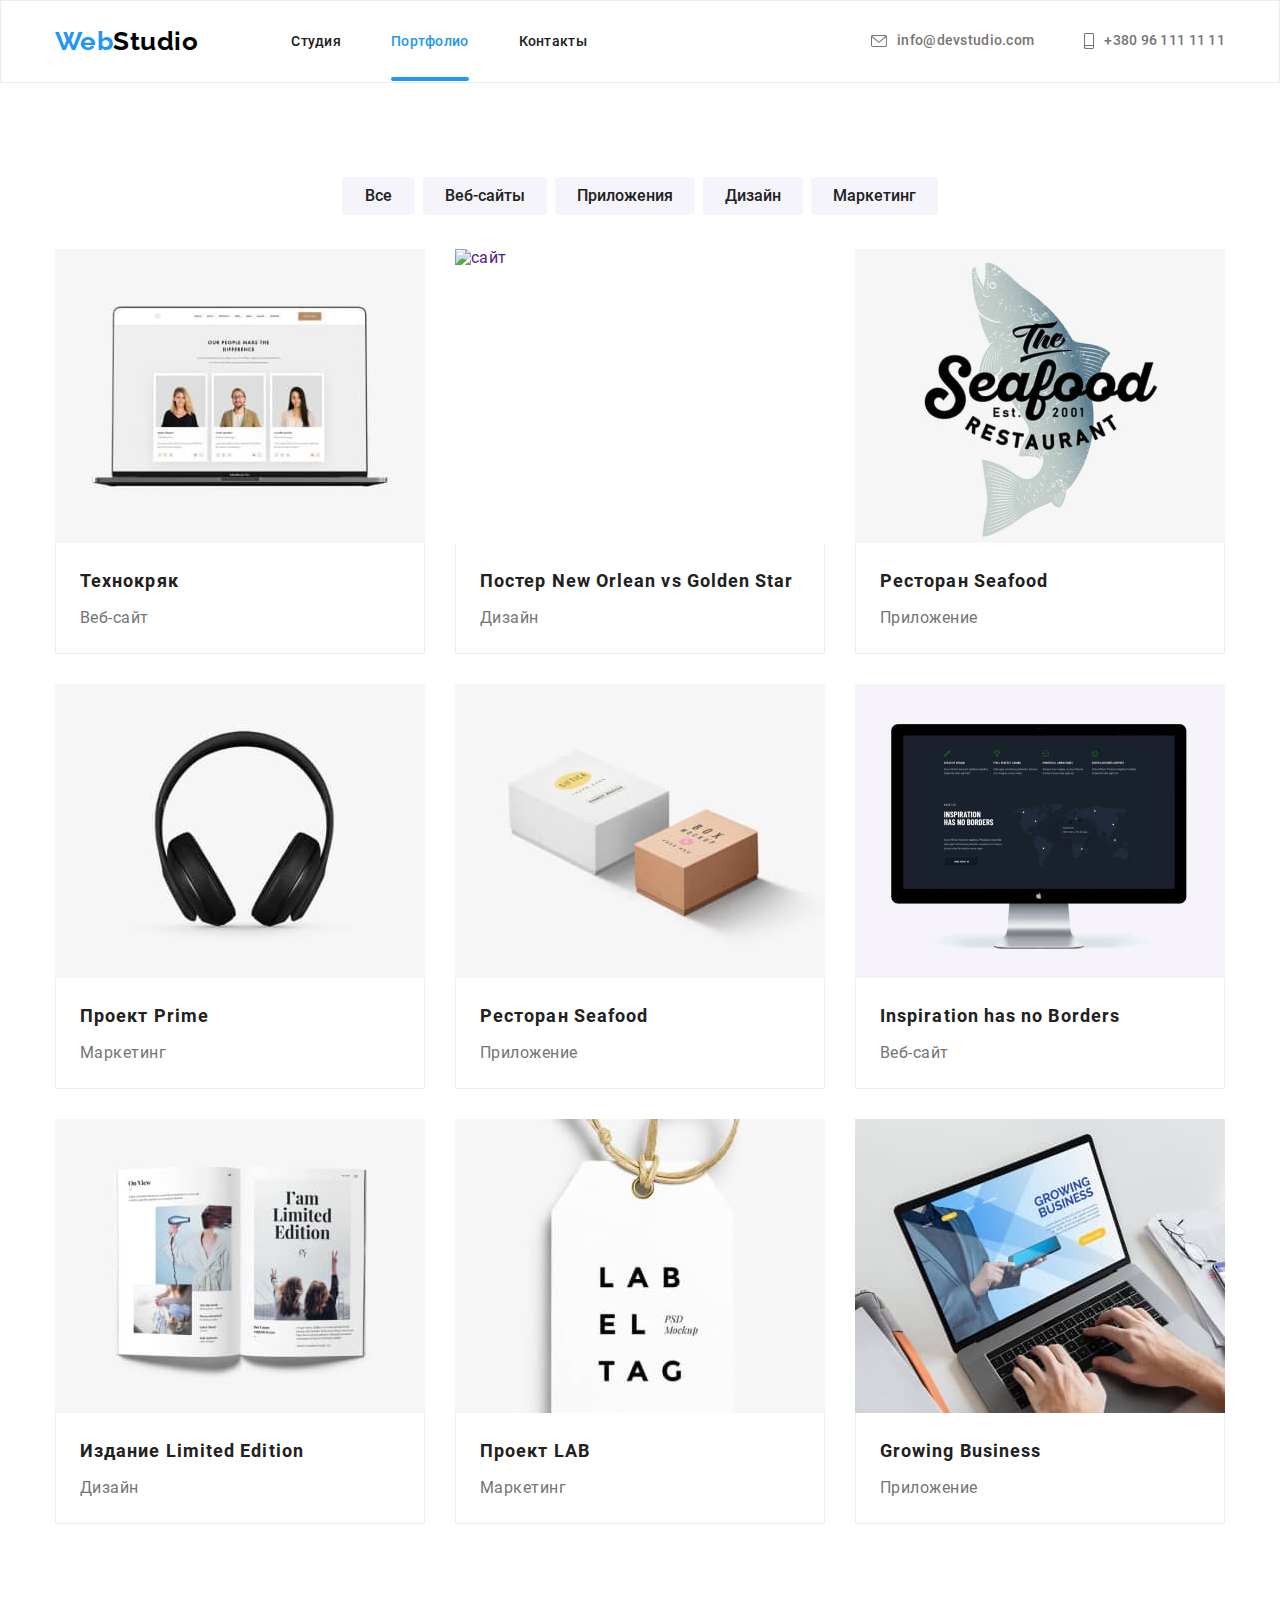
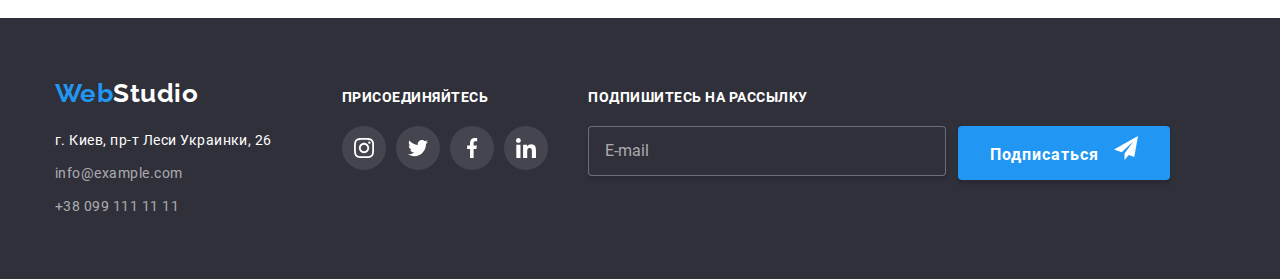
==== commit 70506b11: "добавляет адаптив на страницу портфолио" ====
--- a/portfolio.html
+++ b/portfolio.html
@@ -58,10 +58,10 @@
                         <a class="gallery-list__link" href="">
                             <div class="gallery-container">
                                 <picture>
-                                    <source srcset="./images/gallery/website_1x_mob.jpg 1x, ./images/gallery/website_2x_mob.jpg 2x" media="(max-width: 767px)"/>
-                                    <source srcset="./images/gallery/website_1x_tablet.jpg 1x, ./images/gallery/website_2x_tablet.jpg 2x" media="(max-width: 1199px)"/>
-                                    <source srcset="./images/gallery/website_1x_desktop.jpg 1x, ./images/gallery/website_2x_desktop.jpg 2x" media="(max-width: 1200px)"/>
-                                <img src="./images/gallery/website_1x_mob.jpg" alt="сайт" width="370" height="294">
+                                    <source srcset="./images/gallery/crack_1x_desktop.jpg 1x, ./images/gallery/crack_2x_desktop.jpg 2x" media="(min-width: 1200px)"/>
+                                    <source srcset="./images/gallery/crack_1x_tablet.jpg 1x, ./images/gallery/crack_2x_tablet.jpg 2x" media="(min-width: 768px)"/>
+                                    <source srcset="./images/gallery/crack_1x_mob.jpg 1x, ./images/gallery/crack_2x_mob.jpg 2x" media="(max-width: 767px)"/>
+                                <img src="./images/gallery/crack_1x_mob.jpg" alt="сайт" width="370" height="294">
                                 </picture>
                               
                               <p class="overlay-text">Технокряк это современная площадка распространения коронавируса. Компании используют эту платформу для цифрового
@@ -77,10 +77,10 @@
                         <a class="gallery-list__link" href="">
                             <div class="gallery-container">
                                 <picture>
-                                    <source srcset="./images/gallery/website_1x_mob.jpg 1x, ./images/gallery/website_2x_mob.jpg 2x" media="(max-width: 767px)"/>
-                                    <source srcset="./images/gallery/website_1x_tablet.jpg 1x, ./images/gallery/website_2x_tablet.jpg 2x" media="(max-width: 1199px)"/>
-                                    <source srcset="./images/gallery/website_1x_desktop.jpg 1x, ./images/gallery/website_2x_desktop.jpg 2x" media="(max-width: 1200px)"/>
-                                  <img src="./images/gallery/website_1x_mob.jpg" alt="сайт" width="370" height="294">
+                                    <source srcset="./images/gallery/poster_1x_desktop.jpg 1x, ./images/gallery/poster_2x_desktop.jpg 2x" media="(min-width: 1200px)"/>
+                                    <source srcset="./images/gallery/poster_1x_tablet.jpg 1x, ./images/gallery/poster_2x_tablet.jpg 2x" media="(min-width: 768px)"/>
+                                    <source srcset="./images/gallery/poster_1x_mob.jpg 1x, ./images/gallery/poster_2x_mob.jpg 2x" media="(max-width: 767px)"/>
+                                  <img src="./images/gallery/poster_1x_mob.jpg" alt="сайт" width="370" height="294">
                                 </picture>
                             
                 
@@ -97,10 +97,10 @@
                         <a class="gallery-list__link" href="">
                             <div class="gallery-container">
                              <picture>
-                                    <source srcset="./images/gallery/website_1x_mob.jpg 1x, ./images/gallery/website_2x_mob.jpg 2x" media="(max-width: 767px)"/>
-                                    <source srcset="./images/gallery/website_1x_tablet.jpg 1x, ./images/gallery/website_2x_tablet.jpg 2x" media="(max-width: 1199px)"/>
-                                    <source srcset="./images/gallery/website_1x_desktop.jpg 1x, ./images/gallery/website_2x_desktop.jpg 2x" media="(max-width: 1200px)"/>
-                                  <img src="./images/gallery/website_1x_mob.jpg" alt="сайт" width="370" height="294">
+                                <source srcset="./images/gallery/restaurant_1x_desktop.jpg 1x, ./images/gallery/restaurant_2x_desktop.jpg 2x" media="(min-width: 1200px)"/>
+                                    <source srcset="./images/gallery/restaurant_1x_tablet.jpg 1x, ./images/gallery/restaurant_2x_tablet.jpg 2x" media="(min-width: 768px)"/>
+                                    <source srcset="./images/gallery/restaurant_1x_mob.jpg 1x, ./images/gallery/restaurant_2x_mob.jpg 2x" media="(max-width: 767px)"/>
+                                  <img src="./images/gallery/restaurant_1x_mob.jpg" alt="сайт" width="370" height="294">
                                 </picture>
                             <p class="overlay-text">Технокряк это современная площадка распространения коронавируса. Компании используют эту платформу для цифрового
                             шпионажа и атак на защищённые сервера конкурентов.</p>      
@@ -115,10 +115,11 @@
                         <a class="gallery-list__link" href="">
                             <div class="gallery-container">
                               <picture>
-                                    <source srcset="./images/gallery/website_1x_mob.jpg 1x, ./images/gallery/website_2x_mob.jpg 2x" media="(max-width: 767px)"/>
-                                    <source srcset="./images/gallery/website_1x_tablet.jpg 1x, ./images/gallery/website_2x_tablet.jpg 2x" media="(max-width: 1199px)"/>
-                                    <source srcset="./images/gallery/website_1x_desktop.jpg 1x, ./images/gallery/website_2x_desktop.jpg 2x" media="(max-width: 1200px)"/>
-                                  <img src="./images/gallery/website_1x_mob.jpg" alt="сайт" width="370" height="294">
+                                    <source srcset="./images/gallery/prime_1x_desktop.jpg 1x, ./images/gallery/prime_2x_desktop.jpg 2x" media="(min-width: 1200px)"/>
+                                    <source srcset="./images/gallery/prime_1x_tablet.jpg 1x, ./images/gallery/prime_2x_tablet.jpg 2x" media="(min-width: 768px)" />
+                                    <source srcset="./images/gallery/prime_1x_mob.jpg 1x, ./images/gallery/prime_2x_mob.jpg 2x" media="(max-width: 767px)"/>
+                                    
+                                  <img src="./images/gallery/prime_1x_mob.jpg" alt="сайт" width="370" height="294">
                                 </picture>
                               <p class="overlay-text">Технокряк это современная площадка распространения коронавируса. Компании используют эту платформу для цифрового
                             шпионажа и атак на защищённые сервера конкурентов.</p>    
@@ -133,10 +134,10 @@
                         <a class="gallery-list__link" href="">
                             <div class="gallery-container">
                             <picture>
-                                    <source srcset="./images/gallery/website_1x_mob.jpg 1x, ./images/gallery/website_2x_mob.jpg 2x" media="(max-width: 767px)"/>
-                                    <source srcset="./images/gallery/website_1x_tablet.jpg 1x, ./images/gallery/website_2x_tablet.jpg 2x" media="(max-width: 1199px)"/>
-                                    <source srcset="./images/gallery/website_1x_desktop.jpg 1x, ./images/gallery/website_2x_desktop.jpg 2x" media="(max-width: 1200px)"/>
-                                  <img src="./images/gallery/website_1x_mob.jpg" alt="сайт" width="370" height="294">
+                                <source srcset="./images/gallery/boxes_1x_desktop.jpg 1x, ./images/gallery/boxes_2x_desktop.jpg 2x" media="(min-width: 1200px)"/>
+                                    <source srcset="./images/gallery/boxes_1x_tablet.jpg 1x, ./images/gallery/boxes_2x_tablet.jpg 2x" media="(min-width: 768px)"/>
+                                    <source srcset="./images/gallery/boxes_1x_mob.jpg 1x, ./images/gallery/boxes_2x_mob.jpg 2x" media="(max-width: 767px)"/>
+                                  <img src="./images/gallery/boxes_1x_mob.jpg" alt="сайт" width="370" height="294">
                                 </picture>
                             <p class="overlay-text">Технокряк это современная площадка распространения коронавируса. Компании используют эту платформу для цифрового
                             шпионажа и атак на защищённые сервера конкурентов.</p>      
@@ -151,9 +152,9 @@
                         <a class="gallery-list__link" href="">
                             <div class="gallery-container">
                                  <picture>
+                                    <source srcset="./images/gallery/website_1x_desktop.jpg 1x, ./images/gallery/website_2x_desktop.jpg 2" media="(min-width: 1200px)"/>
+                                    <source srcset="./images/gallery/website_1x_tablet.jpg 1x, ./images/gallery/website_2x_tablet.jpg 2x" media="(min-width: 768px)"/>
                                     <source srcset="./images/gallery/website_1x_mob.jpg 1x, ./images/gallery/website_2x_mob.jpg 2x" media="(max-width: 767px)"/>
-                                    <source srcset="./images/gallery/website_1x_tablet.jpg 1x, ./images/gallery/website_2x_tablet.jpg 2x" media="(max-width: 1199px)"/>
-                                    <source srcset="./images/gallery/website_1x_desktop.jpg 1x, ./images/gallery/website_2x_desktop.jpg 2x" media="(max-width: 1200px)"/>
                                   <img src="./images/gallery/website_1x_mob.jpg" alt="сайт" width="370" height="294">
                                 </picture>
                                 <p class="overlay-text">Технокряк это современная площадка распространения коронавируса. Компании используют эту платформу для цифрового
@@ -169,10 +170,10 @@
                         <a class="gallery-list__link" href="">
                             <div class="gallery-container">
                                <picture>
-                                    <source srcset="./images/gallery/website_1x_mob.jpg 1x, ./images/gallery/website_2x_mob.jpg 2x" media="(max-width: 767px)"/>
-                                    <source srcset="./images/gallery/website_1x_tablet.jpg 1x, ./images/gallery/website_2x_tablet.jpg 2x" media="(max-width: 1199px)"/>
-                                    <source srcset="./images/gallery/website_1x_desktop.jpg 1x, ./images/gallery/website_2x_desktop.jpg 2x" media="(max-width: 1200px)"/>
-                                  <img src="./images/gallery/website_1x_mob.jpg" alt="сайт" width="370" height="294">
+                                   <source srcset="./images/gallery/limited_1x_desktop.jpg 1x, ./images/gallery/limited_2x_desktop.jpg 2x" media="(min-width: 1200px)"/>
+                                   <source srcset="./images/gallery/limited_1x_tablet.jpg 1x, ./images/gallery/limited_2x_tablet.jpg 2x" media="(min-width: 768px)"/>
+                                    <source srcset="./images/gallery/limited_1x_mob.jpg 1x, ./images/gallery/limited_2x_mob.jpg 2x" media="(max-width: 767px)"/>                                  
+                                  <img src="./images/gallery/limited_1x_mob.jpg" alt="сайт" width="370" height="294">
                                 </picture>
                                 <p class="overlay-text">Технокряк это современная площадка распространения коронавируса. Компании используют эту платформу для цифрового
                             шпионажа и атак на защищённые сервера конкурентов.</p>  
@@ -186,11 +187,11 @@
                     <li class="gallery-list__item">
                         <a class="gallery-list__link" href="">
                             <div class="gallery-container">
-                                 <picture>
-                                    <source srcset="./images/gallery/website_1x_mob.jpg 1x, ./images/gallery/website_2x_mob.jpg 2x" media="(max-width: 767px)"/>
-                                    <source srcset="./images/gallery/website_1x_tablet.jpg 1x, ./images/gallery/website_2x_tablet.jpg 2x" media="(max-width: 1199px)"/>
-                                    <source srcset="./images/gallery/website_1x_desktop.jpg 1x, ./images/gallery/website_2x_desktop.jpg 2x" media="(max-width: 1200px)"/>
-                                  <img src="./images/gallery/website_1x_mob.jpg" alt="сайт" width="370" height="294">
+                                 <picture> 
+                                    <source srcset="./images/gallery/lab_1x_desktop.jpg 1x, ./images/gallery/lab_2x_desktop.jpg 2x" media="(min-width: 1200px)"/>
+                                    <source srcset="./images/gallery/lab_1x_tablet.jpg 1x, ./images/gallery/lab_2x_tablet.jpg 2x" media="(min-width: 768px)"/>
+                                    <source srcset="./images/gallery/lab_1x_mob.jpg 1x, ./images/gallery/lab_2x_mob.jpg 2x" media="(max-width: 767px)"/>
+                                  <img src="./images/gallery/lab_1x_mob.jpg" alt="сайт" width="370" height="294">
                                 </picture>
                                 <p class="overlay-text">Технокряк это современная площадка распространения коронавируса. Компании используют эту платформу для цифрового
                             шпионажа и атак на защищённые сервера конкурентов.</p>  
@@ -205,10 +206,11 @@
                         <a class="gallery-list__link" href="">
                             <div class="gallery-container">
                              <picture>
-                                    <source srcset="./images/gallery/website_1x_mob.jpg 1x, ./images/gallery/website_2x_mob.jpg 2x" media="(max-width: 767px)"/>
-                                    <source srcset="./images/gallery/website_1x_tablet.jpg 1x, ./images/gallery/website_2x_tablet.jpg 2x" media="(max-width: 1199px)"/>
-                                    <source srcset="./images/gallery/website_1x_desktop.jpg 1x, ./images/gallery/website_2x_desktop.jpg 2x" media="(max-width: 1200px)"/>
-                                  <img src="./images/gallery/website_1x_mob.jpg" alt="сайт" width="370" height="294">
+                                     <source srcset="./images/gallery/business_1x_desktop.jpg 1x, ./images/gallery/business_2x_desktop.jpg 2x" media="(min-width: 1200px)"/>
+                                    <source srcset="./images/gallery/business_1x_tablet.jpg 1x, ./images/gallery/business_2x_tablet.jpg 2x" media="(min-width: 768px)"/>
+                                    <source srcset="./images/gallery/business_1x_mob.jpg 1x, ./images/gallery/business_2x_mob.jpg 2x" media="(max-width: 767px)"/>
+                                   
+                                  <img src="./images/gallery/business_1x_mob.jpg" alt="сайт" width="370" height="294">
                                 </picture>
                               <p class="overlay-text">Технокряк это современная площадка распространения коронавируса. Компании используют эту платформу для цифрового
                             шпионажа и атак на защищённые сервера конкурентов.</p>    
--- a/css/main.min.css
+++ b/css/main.min.css
@@ -1,2 +1,2 @@
-@font-face{font-family:'Roboto';src:url("../sass/base/fonts/Roboto-Bold.woff2") format("woff2"),url("../sass/base/fonts/Roboto-Bold.woff") format("woff");font-display:auto;font-weight:700;font-style:normal}@font-face{font-family:'Roboto';src:url("../sass/base/fonts/Roboto-Black.woff2") format("woff2"),url("../sass/base/fonts/Roboto-Black.woff") format("woff");font-display:auto;font-weight:900;font-style:normal}@font-face{font-family:'Roboto';src:url("../sass/base/fonts/Roboto-Medium.woff2") format("woff2"),url("../sass/base/fonts/Roboto-Medium.woff") format("woff");font-display:auto;font-weight:500;font-style:normal}@font-face{font-family:'Roboto';src:url("../sass/base/fonts/Roboto-Regular.woff2") format("woff2"),url("../sass/base/fonts/Roboto-Regular.woff") format("woff");font-display:auto;font-weight:400;font-style:normal}@font-face{font-family:'Raleway';src:url("../sass/base/fonts/Raleway-Bold.woff2") format("woff2"),url("../sass/base/fonts/Raleway-Bold.woff") format("woff");font-display:auto;font-weight:700;font-style:normal}/*! modern-normalize v1.1.0 | MIT License | https://github.com/sindresorhus/modern-normalize */*,::before,::after{-webkit-box-sizing:border-box;box-sizing:border-box}html{line-height:1.15;-webkit-text-size-adjust:100%;-moz-tab-size:4;-o-tab-size:4;tab-size:4}body{margin:0;font-family:system-ui,-apple-system,"Segoe UI",Roboto,Helvetica,Arial,sans-serif,"Apple Color Emoji","Segoe UI Emoji"}hr{height:0;color:inherit}abbr[title]{-webkit-text-decoration:underline dotted;text-decoration:underline dotted}b,strong{font-weight:bolder}code,kbd,samp,pre{font-family:ui-monospace, SFMono-Regular, Consolas, 'Liberation Mono', Menlo, monospace;font-size:1em}small{font-size:80%}sub,sup{font-size:75%;line-height:0;position:relative;vertical-align:baseline}sub{bottom:-0.25em}sup{top:-0.5em}table{text-indent:0;border-color:inherit}button,input,optgroup,select,textarea{font-family:inherit;font-size:100%;line-height:1.15;margin:0}button,select{text-transform:none}button,[type='button'],[type='reset'],[type='submit']{-webkit-appearance:button}::-moz-focus-inner{border-style:none;padding:0}:-moz-focusring{outline:1px dotted ButtonText}:-moz-ui-invalid{box-shadow:none}legend{padding:0}progress{vertical-align:baseline}::-webkit-inner-spin-button,::-webkit-outer-spin-button{height:auto}[type='search']{-webkit-appearance:textfield;outline-offset:-2px}::-webkit-search-decoration{-webkit-appearance:none}::-webkit-file-upload-button{-webkit-appearance:button;font:inherit}summary{display:list-item}p,h1,h2,h3,h4,h5,h6{margin:0}ul{list-style:none;margin:0;padding-left:0}img{display:block;max-width:100%;height:auto}body{font-family:'Roboto', sans-serif;color:var(--primary-text-color);letter-spacing:0.03em;line-height:1.14}:root{--primary-text-color: #212121;--secondary-text-color: #757575;--title-text-color: #000000;--accent-color: #2196f3;--primary-white-color: #ffffff;--secondary-darkgray-color: #2f303a;--third-title-color: #f5f4fa;--box-shadow-btn: 0px 4px 4px rgba(0, 0, 0, 0.15);--btn-b-radius: 4px;--temporary-function: 250ms cubic-bezier(0.4, 0, 0.2, 1)}.section__title--visually-hidden{position:absolute;clip:rect(0 0 0 0);width:1px;height:1px;margin:-1px}.header{border-bottom:1px solid #ececec}@media screen and (max-width: 768px){.header{padding:26px;margin-left:0}}@media screen and (min-width: 1200px){.header__container{display:-webkit-box;display:-ms-flexbox;display:flex;-webkit-box-align:center;-ms-flex-align:center;align-items:center}}.page-logo{font-family:'Raleway', sans-serif;font-size:26px;line-height:1.19;color:var(--accent-color);text-decoration:none}@media screen and (min-width: 1200px){.page-logo{margin-right:93px;padding-top:26px;padding-bottom:26px;-webkit-box-align:center;-ms-flex-align:center;align-items:center;-webkit-box-pack:center;-ms-flex-pack:center;justify-content:center}}@media screen and (min-width: 768px) and (max-width: 1199px){.page-logo{margin:0;padding-top:26px;padding-bottom:26px}}.page-logo__color{color:var(--title-text-color)}.nav{display:-webkit-box;display:-ms-flexbox;display:flex;-webkit-box-align:center;-ms-flex-align:center;align-items:center}@media screen and (min-width: 768px) and (max-width: 1199px){.nav{-webkit-box-pack:center;-ms-flex-pack:center;justify-content:center}}.site-nav{display:-webkit-box;display:-ms-flexbox;display:flex}.site-nav__link{text-decoration:none;color:var(--primary-text-color);font-weight:500;font-size:14px;letter-spacing:.02em;position:relative;padding-top:32px;padding-bottom:32px;-webkit-transition:color var(--temporary-function);transition:color var(--temporary-function)}.site-nav__link:hover,.site-nav__link:focus{color:var(--accent-color)}.site-nav__item:not(:last-child){margin-right:50px}.current-page::after{position:absolute;content:'';display:block;left:0;bottom:0;width:100%;height:4px;border-radius:2px;background-color:var(--accent-color)}@media screen and (min-width: 768px){.contacts{display:-webkit-box;display:-ms-flexbox;display:flex}}@media screen and (min-width: 1200px){.contacts{display:-webkit-box;display:-ms-flexbox;display:flex;margin-top:0;margin-bottom:0}}.contacts__link{text-decoration:none;color:var(--secondary-text-color);font-weight:500;font-size:14px;letter-spacing:.02em;-webkit-transition:color var(--temporary-function);transition:color var(--temporary-function)}@media screen and (min-width: 1200px){.contacts__link{padding:32px 0px 32px 0px}}@media screen and (max-width: 768px){.site-nav,.contacts{display:none}}.contacts__mail{margin-right:10px;width:16px;height:12px;fill:currentColor}.contacts__tel{margin-right:10px;width:10px;height:16px;fill:currentColor}.contacts__link:hover,.contacts__link:focus{color:var(--accent-color)}@media screen and (min-width: 1200px){.contacts__item:not(:first-child){margin-left:50px}}.container{margin:0 auto;padding:0 15px}@media screen and (min-width: 480px){.container{width:480px}}@media screen and (min-width: 768px){.container{width:768px}}@media screen and (min-width: 1200px){.container{width:1200px}}.hero{max-width:1600px;margin-left:auto;margin-right:auto;background-image:-webkit-gradient(linear, left top, left bottom, from(rgba(47,48,58,0.4)), to(rgba(47,48,58,0.4))),url("../images/bg/bg_mob_1x.jpg");background-image:linear-gradient(rgba(47,48,58,0.4), rgba(47,48,58,0.4)),url("../images/bg/bg_mob_1x.jpg");background-repeat:no-repeat;background-position:center;background-size:cover;background-color:var(--secondary-darkgray-color);text-align:center}@media screen and (max-width: 480px){.hero{padding:118px 0;min-height:400px}}@media (min-device-pixel-ratio: 2), (-webkit-min-device-pixel-ratio: 2), (min-resolution: 192dpi), (min-resolution: 2dppx){.hero .hero{background-image:url("../images/bg/bg_mob_2x.jpg")}}@media (min-width: 481px) and (max-width: 767px){.hero{background-image:-webkit-gradient(linear, left top, left bottom, from(rgba(47,48,58,0.4)), to(rgba(47,48,58,0.4))),url("../images/bg/bg_tablet_1x.jpg");background-image:linear-gradient(rgba(47,48,58,0.4), rgba(47,48,58,0.4)),url("../images/bg/bg_tablet_1x.jpg");padding:118px 0;min-height:400px}}@media (min-width: 481px) and (max-width: 767px) and (min-device-pixel-ratio: 2), (min-width: 481px) and (max-width: 767px) and (-webkit-min-device-pixel-ratio: 2), (min-width: 481px) and (max-width: 767px) and (min-resolution: 192dpi), (min-width: 481px) and (max-width: 767px) and (min-resolution: 2dppx){.hero{background-image:url("../images/bg/bg_tablet_2x.jpg")}}@media screen and (min-width: 768px){.hero{background-image:-webkit-gradient(linear, left top, left bottom, from(rgba(47,48,58,0.4)), to(rgba(47,48,58,0.4))),url("../images/bg/bg_desktop_1x.jpg");background-image:linear-gradient(rgba(47,48,58,0.4), rgba(47,48,58,0.4)),url("../images/bg/bg_desktop_1x.jpg");padding:118px 0;min-height:400px}}@media screen and (min-width: 768px) and (min-device-pixel-ratio: 2), screen and (min-width: 768px) and (-webkit-min-device-pixel-ratio: 2), screen and (min-width: 768px) and (min-resolution: 192dpi), screen and (min-width: 768px) and (min-resolution: 2dppx){.hero{background-image:url("../images/bg/bg_desktop_2x.jpg")}}@media screen and (min-width: 1200px){.hero{padding:200px 0;min-height:600px}}.hero__title{color:var(--primary-white-color);font-weight:900;font-size:44px;letter-spacing:.06em;line-height:1.36;text-align:center;text-transform:uppercase;margin-bottom:30px;margin-left:auto;margin-right:auto}@media screen and (max-width: 480px){.hero__title{font-weight:900;font-size:26px;letter-spacing:.06em;max-width:360px}}@media (min-width: 481px) and (max-width: 767px){.hero__title{font-weight:900;font-size:26px;letter-spacing:.06em;max-width:360px}}@media screen and (min-width: 768px){.hero__title{font-weight:900;font-size:44px;letter-spacing:.06em;max-width:690px}}.hero__button{cursor:pointer;color:var(--primary-white-color);background-color:var(--accent-color)}.btn{font-style:inherit;font-weight:700;font-size:16px;letter-spacing:.06em;line-height:1.87;-webkit-box-shadow:var(--box-shadow-btn);box-shadow:var(--box-shadow-btn);border-radius:var(--btn-b-radius);border:0;padding:10px 32px;min-width:200px}.backdrop{position:fixed;top:0;left:0;width:100%;height:100%;background-color:rgba(0,0,0,0.2);opacity:1;-webkit-transition:opacity var(----temporary-function),visibility var(----temporary-function);transition:opacity var(----temporary-function),visibility var(----temporary-function)}.backdrop.is-hidden{visibility:hidden;opacity:0;pointer-events:none}.modal{position:absolute;top:50%;left:50%;min-width:528px;min-height:581px;background-color:var(--primary-white-color);-webkit-transform:translate(-50%, -50%) scale(1);transform:translate(-50%, -50%) scale(1);-webkit-transition:opacity var(----temporary-function),-webkit-transform var(----temporary-function);transition:opacity var(----temporary-function),-webkit-transform var(----temporary-function);transition:transform var(----temporary-function),opacity var(----temporary-function);transition:transform var(----temporary-function),opacity var(----temporary-function),-webkit-transform var(----temporary-function)}.backdrop.is-hidden .modal{opacity:0;-webkit-transform:translate(-50%, -50%) scale(0.1);transform:translate(-50%, -50%) scale(0.1)}.modal__icon{fill:#000000;-webkit-transition:fill var(--temporary-function);transition:fill var(--temporary-function)}.modal__button{position:absolute;top:8px;right:8px;width:30px;height:30px;cursor:pointer;display:-webkit-box;display:-ms-flexbox;display:flex;-webkit-box-align:center;-ms-flex-align:center;align-items:center;-webkit-box-pack:center;-ms-flex-pack:center;justify-content:center;border:1px solid rgba(136,90,90,0.1);border-radius:50%;background-color:var(--primary-white-color)}.modal__button:hover .modal__icon{fill:var(--accent-color)}.section{padding-top:60px;padding-bottom:60px}@media screen and (min-width: 1200px){.section{padding-top:94px;padding-bottom:94px}}.section__activity{display:none}@media screen and (min-width: 1200px){.section__activity{display:-webkit-box;display:-ms-flexbox;display:flex}}.section__title{font-weight:700;font-size:36px;letter-spacing:0.03em;line-height:1.16;text-align:center;margin-bottom:50px}@media screen and (min-width: 768px) and (max-width: 1199px){.advantage-list{display:-webkit-box;display:-ms-flexbox;display:flex;-ms-flex-wrap:wrap;flex-wrap:wrap;margin:-15px}}@media screen and (min-width: 1200px){.advantage-list{display:-webkit-box;display:-ms-flexbox;display:flex}}@media screen and (min-width: 1200px){.advantage-list__item{width:270px}.advantage-list__item:not(:last-child){margin-right:30px}}@media screen and (min-width: 768px) and (max-width: 1199px){.advantage-list__item{width:calc((100% - 4 * 15px) / 2);margin:15px;width:354px}}@media screen and (max-width: 768px){.advantage-list__item:not(:last-child){margin-bottom:30px}}@media screen and (min-width: 1200px){.advantage-list__item:not(:last-child){margin-right:30px}}.advantage-list__icon{display:-webkit-box;display:-ms-flexbox;display:flex;-webkit-box-align:center;-ms-flex-align:center;align-items:center;-webkit-box-pack:center;-ms-flex-pack:center;justify-content:center;height:120px;width:100%;margin-bottom:30px;background-color:#f5f4fa;border-radius:4px}.advantage-list__heading{font-weight:700;font-size:14px;text-transform:uppercase;color:var(--primary-text-color);margin-bottom:10px}@media screen and (max-width: 767px){.advantage-list__heading{text-align:center}}.advantage-list__paragraph{font-size:14px;line-height:1.71;color:var(--secondary-text-color);width:100%}.activity{display:-webkit-box;display:-ms-flexbox;display:flex}.activity__item:not(:last-child){margin-right:30px}.activity__container{position:relative}.activity__text{position:absolute;width:100%;height:70px;bottom:0;padding-top:27px;padding-bottom:27px;font-weight:700;text-align:center;text-transform:uppercase;color:var(--primary-white-color);background-color:rgba(47,48,58,0.8)}.section__team{background-color:var(--third-title-color)}.team-cards{list-style:none;padding:0;margin:0}@media screen and (max-width: 767px){.team-cards{max-width:450px;width:100%}.team-cards:not(:last-child){margin-bottom:30px}}@media (min-width: 768px) and (max-width: 1199px){.team-cards{display:-webkit-box;display:-ms-flexbox;display:flex;-ms-flex-wrap:wrap;flex-wrap:wrap;margin:-15px}}@media screen and (min-width: 1200px){.team-cards{display:-webkit-box;display:-ms-flexbox;display:flex;-ms-flex-wrap:nowrap;flex-wrap:nowrap;margin-top:-30px}}.team-cards__item{background-color:var(--primary-white-color);-webkit-box-shadow:0px 1px 3px rgba(0,0,0,0.12),0px 1px 1px rgba(0,0,0,0.14),0px 2px 1px rgba(0,0,0,0.2);box-shadow:0px 1px 3px rgba(0,0,0,0.12),0px 1px 1px rgba(0,0,0,0.14),0px 2px 1px rgba(0,0,0,0.2);border-radius:0px 0px 4px 4px}@media screen and (max-width: 767px){.team-cards__item{max-width:450px;width:100%}.team-cards__item:not(:last-child){margin-bottom:30px}}@media screen and (min-width: 768px) and (max-width: 1199px){.team-cards__item{width:calc((100% - 2 * 15px) / 2);width:354px;margin:15px}}@media screen and (min-width: 1200px){.team-cards__item{width:270px}.team-cards__item:not(:last-child){margin-right:30px}}.team-cards__img{margin-top:0;width:100%;height:auto}@media screen and (min-width: 480px){.team-cards__img{height:460px}}@media screen and (min-width: 768px) and (max-width: 1199px){.team-cards__img{height:374px;-o-object-fit:cover;object-fit:cover}}@media screen and (min-width: 1200px){.team-cards__img{height:260px}}.card-content{padding:30px 0}@media screen and (max-width: 1199px){.card-content{padding-bottom:24px}}.card-content__title{margin-top:0;font-weight:500;font-size:16px;line-height:1.18;text-align:center;color:var(--title-text-color);margin-bottom:10px}.card-content__text{color:var(--secondary-text-color);font-weight:500;font-size:16px;line-height:1.18;text-align:center;margin-bottom:16px;margin-top:0}.social-block{display:-webkit-box;display:-ms-flexbox;display:flex;-webkit-box-pack:center;-ms-flex-pack:center;justify-content:center}.social-block__item{width:44px;height:44px}.social-block__item+.social-block__item{margin-left:10px}.social-block__icon{width:20px;height:20px;fill:#afb1b8;-webkit-transition:fill var(--temporary-function);transition:fill var(--temporary-function)}.social-block__link{width:100%;height:100%;display:block;border-radius:50%;display:-webkit-box;display:-ms-flexbox;display:flex;-webkit-box-align:center;-ms-flex-align:center;align-items:center;-webkit-box-pack:center;-ms-flex-pack:center;justify-content:center;background-color:#ffffff;-webkit-transition:background-color var(--temporary-function);transition:background-color var(--temporary-function)}.social-block__link:hover,.social-block__link:focus{background-color:var(--accent-color)}.social-block__link:hover:hover .social-block__icon,.social-block__link:hover:focus .social-block__icon,.social-block__link:focus:hover .social-block__icon,.social-block__link:focus:focus .social-block__icon{fill:var(--primary-white-color)}.companies-list{display:-webkit-box;display:-ms-flexbox;display:flex;-ms-flex-wrap:wrap;flex-wrap:wrap;-webkit-box-pack:center;-ms-flex-pack:center;justify-content:center}@media screen and (min-width: 768px){.companies-list{-ms-flex-wrap:wrap;flex-wrap:wrap;-webkit-box-pack:center;-ms-flex-pack:center;justify-content:center}}@media screen and (max-width: 1199px){.companies-list{margin:-15px}}@media screen and (min-width: 1200px){.companies-list{-ms-flex-wrap:wrap;flex-wrap:wrap;-webkit-box-pack:center;-ms-flex-pack:center;justify-content:center}}.companies-list__item{height:92px}@media screen and (max-width: 767px){.companies-list__item{width:calc((100% - 4 * 15px) / 2);max-width:210px;margin:15px}}@media screen and (min-width: 768px) and (max-width: 1199px){.companies-list__item{width:calc((100% - 6 * 15px) / 3);max-width:226px;margin:15px}}@media screen and (min-width: 1200px){.companies-list__item{max-width:170px}}@media screen and (min-width: 1200px){.companies-list__item:not(:last-child){margin-right:30px}}.companies-list__link{display:-webkit-box;display:-ms-flexbox;display:flex;-webkit-box-pack:center;-ms-flex-pack:center;justify-content:center;-webkit-box-align:center;-ms-flex-align:center;align-items:center;max-width:210px;height:92px;border:1px solid #afb1b8;border-radius:4px;display:flex;align-items:center;justify-content:center;background-color:#ffffff;-webkit-transition:border-color var(--temporary-function);transition:border-color var(--temporary-function)}@media screen and (min-width: 768px){.companies-list__link{max-width:226px;height:92px}}@media screen and (min-width: 1200px){.companies-list__link{width:170px;height:92px}}.companies-list__link:hover,.companies-list__link:focus{border-color:var(--accent-color)}.companies-list__icon{fill:#afb1b8;-webkit-transition:fill var(--temporary-function);transition:fill var(--temporary-function)}.companies-list__link:hover .companies-list__icon,.companies-list__link:focus .companies-list__icon{fill:var(--accent-color)}.footer{background-color:var(--secondary-darkgray-color);padding-left:15px;padding-right:15px}.footer-container{padding:60px 0;display:-webkit-box;display:-ms-flexbox;display:flex}@media screen and (max-width: 767px){.footer-container{-webkit-box-orient:vertical;-webkit-box-direction:normal;-ms-flex-direction:column;flex-direction:column;-webkit-box-align:center;-ms-flex-align:center;align-items:center}}@media screen and (min-width: 768px) and (max-width: 1199px){.footer-container{-webkit-box-orient:vertical;-webkit-box-direction:normal;-ms-flex-direction:column;flex-direction:column;-webkit-box-align:center;-ms-flex-align:center;align-items:center}}@media screen and (min-width: 1200px){.footer-container{-webkit-box-align:baseline;-ms-flex-align:baseline;align-items:baseline;padding-left:15px}}.footer-box{display:-webkit-box;display:-ms-flexbox;display:flex}@media screen and (max-width: 767px){.footer-box{-webkit-box-orient:vertical;-webkit-box-direction:normal;-ms-flex-direction:column;flex-direction:column;-webkit-box-align:center;-ms-flex-align:center;align-items:center}}@media screen and (min-width: 768px) and (max-width: 1199px){.footer-box{-webkit-box-align:baseline;-ms-flex-align:baseline;align-items:baseline;margin-bottom:60px}}@media screen and (min-width: 1200px){.footer-box{-webkit-box-align:baseline;-ms-flex-align:baseline;align-items:baseline}}.footer-logo{font-family:'Raleway', sans-serif;font-size:26px;line-height:1.19;color:var(--accent-color);text-decoration:none}.logo{color:var(--primary-white-color)}@media screen and (max-width: 767px){.address{display:-webkit-box;display:-ms-flexbox;display:flex;-webkit-box-orient:vertical;-webkit-box-direction:normal;-ms-flex-direction:column;flex-direction:column;-webkit-box-align:center;-ms-flex-align:center;align-items:center;margin-bottom:60px}}@media screen and (min-width: 768px) and (max-width: 1199px){.address{display:-webkit-box;display:-ms-flexbox;display:flex;-webkit-box-orient:vertical;-webkit-box-direction:normal;-ms-flex-direction:column;flex-direction:column;-webkit-box-align:center;-ms-flex-align:center;align-items:center;text-align:center;margin-right:165px}}@media screen and (min-width: 1200px){.address{margin-right:70px}}.footer-address{font-style:normal;margin-top:20px}@media screen and (max-width: 767px){.footer-address__list{display:-webkit-box;display:-ms-flexbox;display:flex;-webkit-box-orient:vertical;-webkit-box-direction:normal;-ms-flex-direction:column;flex-direction:column;-webkit-box-align:center;-ms-flex-align:center;align-items:center}}.footer-address__item{font-size:14px;line-height:1.71}.item__space:not(:last-child){margin-bottom:9px}.footer-address__items{color:var(--primary-white-color);text-decoration:none}.footer-address__contact{font-size:14px;line-height:1.71;color:rgba(255,255,255,0.6);text-decoration:none;-webkit-transition:color var(--temporary-function);transition:color var(--temporary-function)}.footer-address__contact:hover,.footer-address__contact:focus{color:var(--accent-color)}.footer-address__list .footer-address__items,.footer-address__list .footer-address__contact{display:block}@media screen and (max-width: 767px){.join{text-align:center;margin-bottom:60px}}@media screen and (min-width: 768px) and (max-width: 1199px){.join{display:-webkit-box;display:-ms-flexbox;display:flex;-webkit-box-orient:vertical;-webkit-box-direction:normal;-ms-flex-direction:column;flex-direction:column;text-align:center}}.join__header{display:inline-block;margin-bottom:20px;font-weight:700;font-size:14px;text-transform:uppercase;color:var(--primary-white-color)}.join__list{display:-webkit-box;display:-ms-flexbox;display:flex}.join__item{width:44px;height:44px}.join__item+.join__item{margin-left:10px}.join__link{width:100%;height:100%;display:block;border-radius:50%;display:-webkit-box;display:-ms-flexbox;display:flex;-webkit-box-align:center;-ms-flex-align:center;align-items:center;-webkit-box-pack:center;-ms-flex-pack:center;justify-content:center;background-color:rgba(255,255,255,0.1);-webkit-transition:background-color var(--temporary-function);transition:background-color var(--temporary-function)}.join__link:hover,.join__link:focus{background-color:var(--accent-color)}.join__icon{width:20px;height:20px;fill:var(--primary-white-color)}@media screen and (max-width: 767px){.subscribe{width:100%;text-align:center}}@media screen and (min-width: 768px) and (max-width: 1199px){.subscribe{display:-webkit-box;display:-ms-flexbox;display:flex;-webkit-box-orient:vertical;-webkit-box-direction:normal;-ms-flex-direction:column;flex-direction:column;text-align:center}}@media screen and (min-width: 1200px){.subscribe{margin-left:auto}}@media screen and (min-width: 1200px){.subscribe__container{display:-webkit-box;display:-ms-flexbox;display:flex;-webkit-box-orient:horizontal;-webkit-box-direction:normal;-ms-flex-direction:row;flex-direction:row;margin-right:70px}}.subscribe__header{text-align:center;margin-bottom:20px;font-weight:700;font-size:14px;text-transform:uppercase;color:var(--primary-white-color)}@media screen and (min-width: 1200px){.subscribe__header{display:inline-block}}.subscribe__button{margin-right:auto;margin-left:auto;-webkit-box-align:center;-ms-flex-align:center;align-items:center;font-style:inherit;font-weight:700;font-size:16px;letter-spacing:.06em;line-height:1.87;-webkit-box-shadow:var(--box-shadow-btn);box-shadow:var(--box-shadow-btn);border-radius:4px;border:0;padding:10px 32px;min-width:200px;cursor:pointer;color:var(--primary-white-color);background-color:var(--accent-color)}@media screen and (min-width: 768px) and (max-width: 1199px){.subscribe__button{display:-webkit-box;display:-ms-flexbox;display:flex;-webkit-box-align:center;-ms-flex-align:center;align-items:center}}@media (min-width: 1200px){.subscribe__button{margin-left:12px}}.subscribe__input{padding:15px 0px 15px 16px;border:1px solid rgba(255,255,255,0.3);border-radius:var(--btn-b-radius);-webkit-box-shadow:var(--box-shadow-btn);box-shadow:var(--box-shadow-btn);background-color:var(--secondary-darkgray-color);color:var(--primary-white-color)}@media screen and (max-width: 767px){.subscribe__input{display:block;width:100%;margin-bottom:20px}}@media screen and (min-width: 768px) and (max-width: 1199px){.subscribe__input{display:block;width:450px;margin-bottom:20px}}@media screen and (min-width: 1200px){.subscribe__input{width:358px}}.subscribe__icon{margin-left:10px;width:24px;height:24px;fill:var(--primary-white-color)}input::-webkit-input-placeholder{font-weight:400;font-size:16px;color:rgba(255,255,255,0.6)}input:-ms-input-placeholder{font-weight:400;font-size:16px;color:rgba(255,255,255,0.6)}input::-ms-input-placeholder{font-weight:400;font-size:16px;color:rgba(255,255,255,0.6)}input::placeholder{font-weight:400;font-size:16px;color:rgba(255,255,255,0.6)}.form{display:-webkit-box;display:-ms-flexbox;display:flex;-webkit-box-orient:vertical;-webkit-box-direction:normal;-ms-flex-direction:column;flex-direction:column;-webkit-box-align:center;-ms-flex-align:center;align-items:center;width:100%;height:100%;margin:0;padding:40px}.form-header{font-weight:700;font-size:20px;text-align:center;color:var(--primary-text-color);margin-bottom:12px}.form-field{position:relative;display:-webkit-box;display:-ms-flexbox;display:flex;-webkit-box-orient:vertical;-webkit-box-direction:normal;-ms-flex-direction:column;flex-direction:column;width:100%;margin-bottom:10px}.form-field__label{font-weight:400;font-size:12px;line-height:1.17;letter-spacing:0.01em;color:var(--secondary-text-color);margin-bottom:4px}.form-field__input{font-size:12px;line-height:1.17;letter-spacing:0.01em;color:var(--secondary-text-color);border:1px solid rgba(33,33,33,0.2);border-radius:4px;outline:none;cursor:pointer;padding:12px 12px 12px 42px}.form-field__input:focus{border-color:var(--accent-color)}.form-field__icon{position:absolute;bottom:11px;left:12px;fill:var(--primary-text-color);-webkit-transition:fill var(----temporary-function);transition:fill var(----temporary-function)}.form-field__input:focus+.form-field__icon{fill:var(--accent-color)}.text{position:relative;display:-webkit-box;display:-ms-flexbox;display:flex;width:100%;-webkit-box-orient:vertical;-webkit-box-direction:normal;-ms-flex-direction:column;flex-direction:column;margin-bottom:20px}.text__comment{padding:12px 16px;resize:none;font-size:12px;line-height:1.17;letter-spacing:0.01em;border:1px solid rgba(33,33,33,0.2);border-radius:4px;outline:none;cursor:pointer;color:var(--secondary-text-color);-webkit-transition:border-color var(----temporary-function);transition:border-color var(----temporary-function)}.text__comment:focus{border-color:var(--accent-color)}.text__comment::-webkit-input-placeholder{font-size:12px;line-height:1.17;letter-spacing:0.01em;color:rgba 117,117,117,0.5;-webkit-transition:color var(--temporary-function);transition:color var(--temporary-function)}.text__comment:-ms-input-placeholder{font-size:12px;line-height:1.17;letter-spacing:0.01em;color:rgba 117,117,117,0.5;-webkit-transition:color var(--temporary-function);transition:color var(--temporary-function)}.text__comment::-ms-input-placeholder{font-size:12px;line-height:1.17;letter-spacing:0.01em;color:rgba 117,117,117,0.5;-webkit-transition:color var(--temporary-function);transition:color var(--temporary-function)}.text__comment::placeholder{font-size:12px;line-height:1.17;letter-spacing:0.01em;color:rgba 117,117,117,0.5;-webkit-transition:color var(--temporary-function);transition:color var(--temporary-function)}.text__comment:focus::-webkit-input-placeholder{color:var(--accent-color)}.text__comment:focus:-ms-input-placeholder{color:var(--accent-color)}.text__comment:focus::-ms-input-placeholder{color:var(--accent-color)}.text__comment:focus::placeholder{color:var(--accent-color)}.checkbox{cursor:pointer;display:-webkit-box;display:-ms-flexbox;display:flex;-webkit-box-pack:center;-ms-flex-pack:center;justify-content:center;-webkit-box-align:center;-ms-flex-align:center;align-items:center;line-height:1.71;font-size:14px;font-weight:400;color:var(--secondary-text-color);margin-bottom:30px}.checkbox__input{-webkit-appearance:none;-moz-appearance:none;appearance:none}.checkbox__link{font-size:14px;line-height:1.71;margin-left:3px;color:var(--accent-color);display:inline-block;margin-left:3px}.checkbox__span{display:-webkit-box;display:-ms-flexbox;display:flex;-webkit-box-align:center;-ms-flex-align:center;align-items:center;-webkit-box-pack:center;-ms-flex-pack:center;justify-content:center;width:16px;height:15px;margin-right:7px;border:2px solid #2a2a2a;border-radius:2px;padding:0}.checkbox__input:checked+.checkbox__span{background-color:var(--accent-color);border-color:var(--accent-color)}.checkbox__icon{width:16px;height:15px}.checkbox__button{font-style:inherit;font-weight:700;font-size:16px;letter-spacing:.06em;line-height:1.87;-webkit-box-shadow:var(--box-shadow-btn);box-shadow:var(--box-shadow-btn);border-radius:var(--btn-b-radius);border:0;padding:10px 55px;min-width:200px;cursor:pointer;color:var(--primary-white-color);background-color:var(--accent-color);-webkit-transition:background-color var(--temporary-function);transition:background-color var(--temporary-function)}.checkbox__button:hover{background-color:#188ce8}.portfolio{background-color:var(--primary-white-color);border:1px solid #ececec}@media screen and (min-width: 1200px){.portfolio__container{display:-webkit-box;display:-ms-flexbox;display:flex;-webkit-box-align:center;-ms-flex-align:center;align-items:center}}.portfolio-nav{display:-webkit-box;display:-ms-flexbox;display:flex;-webkit-box-align:center;-ms-flex-align:center;align-items:center}.portfolio-logo{font-family:'Raleway', sans-serif;font-size:26px;line-height:1.19;color:var(--accent-color);text-decoration:none;margin-right:93px;padding-top:25px;padding-bottom:25px;-webkit-box-align:center;-ms-flex-align:center;align-items:center}.portfolio-logo__color{color:var(--title-text-color)}.portfolio-list{display:-webkit-box;display:-ms-flexbox;display:flex}.portfolio-list__link{color:var(--primary-text-color);font-weight:500;font-size:14px;letter-spacing:.02em;text-decoration:none;position:relative;padding-top:32px;padding-bottom:32px;-webkit-transition:color var(--temporary-function);transition:color var(--temporary-function)}.portfolio-list__link:hover,.portfolio-list__link:focus{color:var(--accent-color)}.current-page{color:var(--accent-color)}.portfolio-list__item:not(:last-child){margin-right:50px}.filter{text-decoration:none;display:-webkit-box;display:-ms-flexbox;display:flex;-webkit-box-pack:center;-ms-flex-pack:center;justify-content:center;margin-bottom:34px}.filter__item:not(:last-child){margin-right:8px}.filter__button{cursor:pointer;color:var(--primary-text-color);background-color:var(--third-title-color);-webkit-transition:background-color var(--temporary-function),color var(--temporary-function),-webkit-box-shadow var(--temporary-function);transition:background-color var(--temporary-function),color var(--temporary-function),-webkit-box-shadow var(--temporary-function);transition:background-color var(--temporary-function),color var(--temporary-function),box-shadow var(--temporary-function);transition:background-color var(--temporary-function),color var(--temporary-function),box-shadow var(--temporary-function),-webkit-box-shadow var(--temporary-function)}.filter__button:hover,.filter__button:focus{background-color:var(--accent-color);color:var(--primary-white-color);-webkit-box-shadow:0px 4px 4px rgba(0,0,0,0.25);box-shadow:0px 4px 4px rgba(0,0,0,0.25)}.filter__btn{font-style:inherit;font-weight:500;font-size:16px;line-height:1.62;text-align:center;border-radius:var(--btn-b-radius);border:0;padding:6px 22px;min-width:73px}.gallery-list{display:-webkit-box;display:-ms-flexbox;display:flex;-ms-flex-wrap:wrap;flex-wrap:wrap;margin-top:calc(-1 * 30px);margin-left:calc(-1 * 30px)}.gallery-list .gallery-list__item{margin-top:30px;margin-left:30px;-ms-flex-preferred-size:calc(100% / 3 - 30px);flex-basis:calc(100% / 3 - 30px)}.gallery-list__link{display:block;text-decoration:none;-webkit-transition:-webkit-box-shadow var(--temporary-function);transition:-webkit-box-shadow var(--temporary-function);transition:box-shadow var(--temporary-function);transition:box-shadow var(--temporary-function), -webkit-box-shadow var(--temporary-function)}.gallery-list__link:hover,.gallery-list__link:focus{-webkit-box-shadow:0px 1px 1px rgba(0,0,0,0.12),0px 4px 4px rgba(0,0,0,0.06),1px 4px 6px rgba(0,0,0,0.16);box-shadow:0px 1px 1px rgba(0,0,0,0.12),0px 4px 4px rgba(0,0,0,0.06),1px 4px 6px rgba(0,0,0,0.16)}.overlay-text{position:absolute;width:100%;height:100%;top:0;left:0;padding:63px 24px;font-weight:400;font-size:18px;line-height:1.55;color:var(--primary-white-color);background-color:rgba(33,150,243,0.9);-webkit-transform:translateY(101%);transform:translateY(101%);-webkit-transition:-webkit-transform var(--temporary-function);transition:-webkit-transform var(--temporary-function);transition:transform var(--temporary-function);transition:transform var(--temporary-function), -webkit-transform var(--temporary-function)}.gallery-list__item:hover .overlay-text{-webkit-transform:translateY(0);transform:translateY(0)}.gallery-list__link:focus .overlay-text{-webkit-transform:translateY(0);transform:translateY(0);opacity:0.9}.gallery-info{padding:20px 24px;border-right:1px solid #eeeeee;border-bottom:1px solid #eeeeee;border-left:1px solid #eeeeee}.gallery-info__title{font-weight:700;font-size:18px;letter-spacing:.06em;line-height:2;color:var(--primary-text-color);margin-bottom:4px}.gallery-info__text{font-weight:400;font-size:16px;line-height:30px;color:var(--secondary-text-color)}.gallery-container{position:relative;overflow:hidden}
+@font-face{font-family:'Roboto';src:url("../sass/base/fonts/Roboto-Bold.woff2") format("woff2"),url("../sass/base/fonts/Roboto-Bold.woff") format("woff");font-display:auto;font-weight:700;font-style:normal}@font-face{font-family:'Roboto';src:url("../sass/base/fonts/Roboto-Black.woff2") format("woff2"),url("../sass/base/fonts/Roboto-Black.woff") format("woff");font-display:auto;font-weight:900;font-style:normal}@font-face{font-family:'Roboto';src:url("../sass/base/fonts/Roboto-Medium.woff2") format("woff2"),url("../sass/base/fonts/Roboto-Medium.woff") format("woff");font-display:auto;font-weight:500;font-style:normal}@font-face{font-family:'Roboto';src:url("../sass/base/fonts/Roboto-Regular.woff2") format("woff2"),url("../sass/base/fonts/Roboto-Regular.woff") format("woff");font-display:auto;font-weight:400;font-style:normal}@font-face{font-family:'Raleway';src:url("../sass/base/fonts/Raleway-Bold.woff2") format("woff2"),url("../sass/base/fonts/Raleway-Bold.woff") format("woff");font-display:auto;font-weight:700;font-style:normal}/*! modern-normalize v1.1.0 | MIT License | https://github.com/sindresorhus/modern-normalize */*,::before,::after{-webkit-box-sizing:border-box;box-sizing:border-box}html{line-height:1.15;-webkit-text-size-adjust:100%;-moz-tab-size:4;-o-tab-size:4;tab-size:4}body{margin:0;font-family:system-ui,-apple-system,"Segoe UI",Roboto,Helvetica,Arial,sans-serif,"Apple Color Emoji","Segoe UI Emoji"}hr{height:0;color:inherit}abbr[title]{-webkit-text-decoration:underline dotted;text-decoration:underline dotted}b,strong{font-weight:bolder}code,kbd,samp,pre{font-family:ui-monospace, SFMono-Regular, Consolas, 'Liberation Mono', Menlo, monospace;font-size:1em}small{font-size:80%}sub,sup{font-size:75%;line-height:0;position:relative;vertical-align:baseline}sub{bottom:-0.25em}sup{top:-0.5em}table{text-indent:0;border-color:inherit}button,input,optgroup,select,textarea{font-family:inherit;font-size:100%;line-height:1.15;margin:0}button,select{text-transform:none}button,[type='button'],[type='reset'],[type='submit']{-webkit-appearance:button}::-moz-focus-inner{border-style:none;padding:0}:-moz-focusring{outline:1px dotted ButtonText}:-moz-ui-invalid{box-shadow:none}legend{padding:0}progress{vertical-align:baseline}::-webkit-inner-spin-button,::-webkit-outer-spin-button{height:auto}[type='search']{-webkit-appearance:textfield;outline-offset:-2px}::-webkit-search-decoration{-webkit-appearance:none}::-webkit-file-upload-button{-webkit-appearance:button;font:inherit}summary{display:list-item}p,h1,h2,h3,h4,h5,h6{margin:0}ul{list-style:none;margin:0;padding-left:0}img{display:block;max-width:100%;height:auto}body{font-family:'Roboto', sans-serif;color:var(--primary-text-color);letter-spacing:0.03em;line-height:1.14}:root{--primary-text-color: #212121;--secondary-text-color: #757575;--title-text-color: #000000;--accent-color: #2196f3;--primary-white-color: #ffffff;--secondary-darkgray-color: #2f303a;--third-title-color: #f5f4fa;--box-shadow-btn: 0px 4px 4px rgba(0, 0, 0, 0.15);--btn-b-radius: 4px;--temporary-function: 250ms cubic-bezier(0.4, 0, 0.2, 1)}.section__title--visually-hidden{position:absolute;clip:rect(0 0 0 0);width:1px;height:1px;margin:-1px}.header{background-color:var(--primary-white-color);border-bottom:1px solid #ececec}.header__container{display:-webkit-box;display:-ms-flexbox;display:flex;-webkit-box-align:center;-ms-flex-align:center;align-items:center}.page-logo{font-family:'Raleway', sans-serif;font-size:26px;line-height:1.19;color:var(--accent-color);text-decoration:none;margin-right:93px;padding-top:25px;padding-bottom:25px;-webkit-box-align:center;-ms-flex-align:center;align-items:center}.page-logo__color{color:var(--title-text-color)}.nav{display:-webkit-box;display:-ms-flexbox;display:flex;-webkit-box-align:center;-ms-flex-align:center;align-items:center}.site-nav{display:-webkit-box;display:-ms-flexbox;display:flex}.site-nav__link{text-decoration:none;color:var(--primary-text-color);font-weight:500;font-size:14px;letter-spacing:.02em;position:relative;padding-top:32px;padding-bottom:32px;-webkit-transition:color var(--temporary-function);transition:color var(--temporary-function)}.site-nav__link:hover,.site-nav__link:focus{color:var(--accent-color)}.site-nav__item:not(:last-child){margin-right:50px}.current-page::after{position:absolute;content:'';display:block;left:0;bottom:0;width:100%;height:4px;border-radius:2px;background-color:var(--accent-color)}.contacts{display:-webkit-box;display:-ms-flexbox;display:flex;margin-left:auto;-webkit-box-align:center;-ms-flex-align:center;align-items:center}.contacts__link{text-decoration:none;color:var(--secondary-text-color);font-weight:500;font-size:14px;letter-spacing:.02em;padding:32px 0px 32px 0px;display:-webkit-inline-box;display:-ms-inline-flexbox;display:inline-flex;-ms-flex-item-align:start;align-self:start;-webkit-box-pack:center;-ms-flex-pack:center;justify-content:center;-webkit-box-align:center;-ms-flex-align:center;align-items:center;-webkit-transition:color var(--temporary-function);transition:color var(--temporary-function)}.contacts__mail{margin-right:10px;width:16px;height:12px;fill:currentColor}.contacts__tel{margin-right:10px;width:10px;height:16px;fill:currentColor}.contacts__link:hover,.contacts__link:focus{color:var(--accent-color)}.contacts__item:not(:first-child){margin-left:50px}.container{margin:0 auto;padding:0 15px}@media screen and (min-width: 480px){.container{width:480px}}@media screen and (min-width: 768px){.container{width:768px}}@media screen and (min-width: 1200px){.container{width:1200px}}.hero{max-width:1600px;margin-left:auto;margin-right:auto;background-image:-webkit-gradient(linear, left top, left bottom, from(rgba(47,48,58,0.4)), to(rgba(47,48,58,0.4))),url("../images/bg/bg_mob_1x.jpg");background-image:linear-gradient(rgba(47,48,58,0.4), rgba(47,48,58,0.4)),url("../images/bg/bg_mob_1x.jpg");background-repeat:no-repeat;background-position:center;background-size:cover;background-color:var(--secondary-darkgray-color);text-align:center}@media screen and (max-width: 480px){.hero{padding:118px 0;min-height:400px}}@media (min-device-pixel-ratio: 2), (-webkit-min-device-pixel-ratio: 2), (min-resolution: 192dpi), (min-resolution: 2dppx){.hero .hero{background-image:url("../images/bg/bg_mob_2x.jpg")}}@media (min-width: 481px) and (max-width: 767px){.hero{background-image:-webkit-gradient(linear, left top, left bottom, from(rgba(47,48,58,0.4)), to(rgba(47,48,58,0.4))),url("../images/bg/bg_tablet_1x.jpg");background-image:linear-gradient(rgba(47,48,58,0.4), rgba(47,48,58,0.4)),url("../images/bg/bg_tablet_1x.jpg");padding:118px 0;min-height:400px}}@media (min-width: 481px) and (max-width: 767px) and (min-device-pixel-ratio: 2), (min-width: 481px) and (max-width: 767px) and (-webkit-min-device-pixel-ratio: 2), (min-width: 481px) and (max-width: 767px) and (min-resolution: 192dpi), (min-width: 481px) and (max-width: 767px) and (min-resolution: 2dppx){.hero{background-image:url("../images/bg/bg_tablet_2x.jpg")}}@media screen and (min-width: 768px){.hero{background-image:-webkit-gradient(linear, left top, left bottom, from(rgba(47,48,58,0.4)), to(rgba(47,48,58,0.4))),url("../images/bg/bg_desktop_1x.jpg");background-image:linear-gradient(rgba(47,48,58,0.4), rgba(47,48,58,0.4)),url("../images/bg/bg_desktop_1x.jpg");padding:118px 0;min-height:400px}}@media screen and (min-width: 768px) and (min-device-pixel-ratio: 2), screen and (min-width: 768px) and (-webkit-min-device-pixel-ratio: 2), screen and (min-width: 768px) and (min-resolution: 192dpi), screen and (min-width: 768px) and (min-resolution: 2dppx){.hero{background-image:url("../images/bg/bg_desktop_2x.jpg")}}@media screen and (min-width: 1200px){.hero{padding:200px 0;min-height:600px}}.hero__title{color:var(--primary-white-color);font-weight:900;font-size:44px;letter-spacing:.06em;line-height:1.36;text-align:center;text-transform:uppercase;margin-bottom:30px;margin-left:auto;margin-right:auto}@media screen and (max-width: 480px){.hero__title{font-weight:900;font-size:26px;letter-spacing:.06em;max-width:360px}}@media (min-width: 481px) and (max-width: 767px){.hero__title{font-weight:900;font-size:26px;letter-spacing:.06em;max-width:360px}}@media screen and (min-width: 768px){.hero__title{font-weight:900;font-size:44px;letter-spacing:.06em;max-width:690px}}.hero__button{cursor:pointer;color:var(--primary-white-color);background-color:var(--accent-color)}.btn{font-style:inherit;font-weight:700;font-size:16px;letter-spacing:.06em;line-height:1.87;-webkit-box-shadow:var(--box-shadow-btn);box-shadow:var(--box-shadow-btn);border-radius:var(--btn-b-radius);border:0;padding:10px 32px;min-width:200px}.backdrop{position:fixed;top:0;left:0;width:100%;height:100%;background-color:rgba(0,0,0,0.2);opacity:1;-webkit-transition:opacity var(----temporary-function),visibility var(----temporary-function);transition:opacity var(----temporary-function),visibility var(----temporary-function)}.backdrop.is-hidden{visibility:hidden;opacity:0;pointer-events:none}.modal{position:absolute;top:50%;left:50%;min-width:528px;min-height:581px;background-color:var(--primary-white-color);-webkit-transform:translate(-50%, -50%) scale(1);transform:translate(-50%, -50%) scale(1);-webkit-transition:opacity var(----temporary-function),-webkit-transform var(----temporary-function);transition:opacity var(----temporary-function),-webkit-transform var(----temporary-function);transition:transform var(----temporary-function),opacity var(----temporary-function);transition:transform var(----temporary-function),opacity var(----temporary-function),-webkit-transform var(----temporary-function)}.backdrop.is-hidden .modal{opacity:0;-webkit-transform:translate(-50%, -50%) scale(0.1);transform:translate(-50%, -50%) scale(0.1)}.modal__icon{fill:#000000;-webkit-transition:fill var(--temporary-function);transition:fill var(--temporary-function)}.modal__button{position:absolute;top:8px;right:8px;width:30px;height:30px;cursor:pointer;display:-webkit-box;display:-ms-flexbox;display:flex;-webkit-box-align:center;-ms-flex-align:center;align-items:center;-webkit-box-pack:center;-ms-flex-pack:center;justify-content:center;border:1px solid rgba(136,90,90,0.1);border-radius:50%;background-color:var(--primary-white-color)}.modal__button:hover .modal__icon{fill:var(--accent-color)}.section{padding-top:60px;padding-bottom:60px}@media screen and (min-width: 1200px){.section{padding-top:94px;padding-bottom:94px}}.section__activity{display:none}@media screen and (min-width: 1200px){.section__activity{display:-webkit-box;display:-ms-flexbox;display:flex}}.section__title{font-weight:700;font-size:36px;letter-spacing:0.03em;line-height:1.16;text-align:center;margin-bottom:50px}@media screen and (min-width: 768px) and (max-width: 1199px){.advantage-list{display:-webkit-box;display:-ms-flexbox;display:flex;-ms-flex-wrap:wrap;flex-wrap:wrap;margin:-15px}}@media screen and (min-width: 1200px){.advantage-list{display:-webkit-box;display:-ms-flexbox;display:flex}}@media screen and (min-width: 1200px){.advantage-list__item{width:270px}.advantage-list__item:not(:last-child){margin-right:30px}}@media screen and (min-width: 768px) and (max-width: 1199px){.advantage-list__item{width:calc((100% - 4 * 15px) / 2);margin:15px;width:354px}}@media screen and (max-width: 768px){.advantage-list__item:not(:last-child){margin-bottom:30px}}@media screen and (min-width: 1200px){.advantage-list__item:not(:last-child){margin-right:30px}}.advantage-list__icon{display:-webkit-box;display:-ms-flexbox;display:flex;-webkit-box-align:center;-ms-flex-align:center;align-items:center;-webkit-box-pack:center;-ms-flex-pack:center;justify-content:center;height:120px;width:100%;margin-bottom:30px;background-color:#f5f4fa;border-radius:4px}.advantage-list__heading{font-weight:700;font-size:14px;text-transform:uppercase;color:var(--primary-text-color);margin-bottom:10px}@media screen and (max-width: 767px){.advantage-list__heading{text-align:center}}.advantage-list__paragraph{font-size:14px;line-height:1.71;color:var(--secondary-text-color);width:100%}.activity{display:-webkit-box;display:-ms-flexbox;display:flex}.activity__item:not(:last-child){margin-right:30px}.activity__container{position:relative}.activity__text{position:absolute;width:100%;height:70px;bottom:0;padding-top:27px;padding-bottom:27px;font-weight:700;text-align:center;text-transform:uppercase;color:var(--primary-white-color);background-color:rgba(47,48,58,0.8)}.section__team{background-color:var(--third-title-color)}.team-cards{list-style:none;padding:0;margin:0}@media screen and (max-width: 767px){.team-cards{max-width:450px;width:100%}.team-cards:not(:last-child){margin-bottom:30px}}@media (min-width: 768px) and (max-width: 1199px){.team-cards{display:-webkit-box;display:-ms-flexbox;display:flex;-ms-flex-wrap:wrap;flex-wrap:wrap;margin:-15px}}@media screen and (min-width: 1200px){.team-cards{display:-webkit-box;display:-ms-flexbox;display:flex;-ms-flex-wrap:nowrap;flex-wrap:nowrap;margin-top:-30px}}.team-cards__item{background-color:var(--primary-white-color);-webkit-box-shadow:0px 1px 3px rgba(0,0,0,0.12),0px 1px 1px rgba(0,0,0,0.14),0px 2px 1px rgba(0,0,0,0.2);box-shadow:0px 1px 3px rgba(0,0,0,0.12),0px 1px 1px rgba(0,0,0,0.14),0px 2px 1px rgba(0,0,0,0.2);border-radius:0px 0px 4px 4px}@media screen and (max-width: 767px){.team-cards__item{max-width:450px;width:100%}.team-cards__item:not(:last-child){margin-bottom:30px}}@media screen and (min-width: 768px) and (max-width: 1199px){.team-cards__item{width:calc((100% - 2 * 15px) / 2);width:354px;margin:15px}}@media screen and (min-width: 1200px){.team-cards__item{width:270px}.team-cards__item:not(:last-child){margin-right:30px}}.team-cards__img{margin-top:0;width:100%;height:auto}@media screen and (min-width: 480px){.team-cards__img{height:460px}}@media screen and (min-width: 768px) and (max-width: 1199px){.team-cards__img{height:374px;-o-object-fit:cover;object-fit:cover}}@media screen and (min-width: 1200px){.team-cards__img{height:260px}}.card-content{padding:30px 0}@media screen and (max-width: 1199px){.card-content{padding-bottom:24px}}.card-content__title{margin-top:0;font-weight:500;font-size:16px;line-height:1.18;text-align:center;color:var(--title-text-color);margin-bottom:10px}.card-content__text{color:var(--secondary-text-color);font-weight:500;font-size:16px;line-height:1.18;text-align:center;margin-bottom:16px;margin-top:0}.social-block{display:-webkit-box;display:-ms-flexbox;display:flex;-webkit-box-pack:center;-ms-flex-pack:center;justify-content:center}.social-block__item{width:44px;height:44px}.social-block__item+.social-block__item{margin-left:10px}.social-block__icon{width:20px;height:20px;fill:#afb1b8;-webkit-transition:fill var(--temporary-function);transition:fill var(--temporary-function)}.social-block__link{width:100%;height:100%;display:block;border-radius:50%;display:-webkit-box;display:-ms-flexbox;display:flex;-webkit-box-align:center;-ms-flex-align:center;align-items:center;-webkit-box-pack:center;-ms-flex-pack:center;justify-content:center;background-color:#ffffff;-webkit-transition:background-color var(--temporary-function);transition:background-color var(--temporary-function)}.social-block__link:hover,.social-block__link:focus{background-color:var(--accent-color)}.social-block__link:hover:hover .social-block__icon,.social-block__link:hover:focus .social-block__icon,.social-block__link:focus:hover .social-block__icon,.social-block__link:focus:focus .social-block__icon{fill:var(--primary-white-color)}.companies-list{display:-webkit-box;display:-ms-flexbox;display:flex;-ms-flex-wrap:wrap;flex-wrap:wrap;-webkit-box-pack:center;-ms-flex-pack:center;justify-content:center}@media screen and (min-width: 768px){.companies-list{-ms-flex-wrap:wrap;flex-wrap:wrap;-webkit-box-pack:center;-ms-flex-pack:center;justify-content:center}}@media screen and (max-width: 1199px){.companies-list{margin:-15px}}@media screen and (min-width: 1200px){.companies-list{-ms-flex-wrap:wrap;flex-wrap:wrap;-webkit-box-pack:center;-ms-flex-pack:center;justify-content:center}}.companies-list__item{height:92px}@media screen and (max-width: 767px){.companies-list__item{width:calc((100% - 4 * 15px) / 2);max-width:210px;margin:15px}}@media screen and (min-width: 768px) and (max-width: 1199px){.companies-list__item{width:calc((100% - 6 * 15px) / 3);max-width:226px;margin:15px}}@media screen and (min-width: 1200px){.companies-list__item{max-width:170px}}@media screen and (min-width: 1200px){.companies-list__item:not(:last-child){margin-right:30px}}.companies-list__link{display:-webkit-box;display:-ms-flexbox;display:flex;-webkit-box-pack:center;-ms-flex-pack:center;justify-content:center;-webkit-box-align:center;-ms-flex-align:center;align-items:center;max-width:210px;height:92px;border:1px solid #afb1b8;border-radius:4px;display:flex;align-items:center;justify-content:center;background-color:#ffffff;-webkit-transition:border-color var(--temporary-function);transition:border-color var(--temporary-function)}@media screen and (min-width: 768px){.companies-list__link{max-width:226px;height:92px}}@media screen and (min-width: 1200px){.companies-list__link{width:170px;height:92px}}.companies-list__link:hover,.companies-list__link:focus{border-color:var(--accent-color)}.companies-list__icon{fill:#afb1b8;-webkit-transition:fill var(--temporary-function);transition:fill var(--temporary-function)}.companies-list__link:hover .companies-list__icon,.companies-list__link:focus .companies-list__icon{fill:var(--accent-color)}.footer{background-color:var(--secondary-darkgray-color);padding-left:15px;padding-right:15px}.footer-container{padding:60px 0;display:-webkit-box;display:-ms-flexbox;display:flex}@media screen and (max-width: 767px){.footer-container{-webkit-box-orient:vertical;-webkit-box-direction:normal;-ms-flex-direction:column;flex-direction:column;-webkit-box-align:center;-ms-flex-align:center;align-items:center}}@media screen and (min-width: 768px) and (max-width: 1199px){.footer-container{-webkit-box-orient:vertical;-webkit-box-direction:normal;-ms-flex-direction:column;flex-direction:column;-webkit-box-align:center;-ms-flex-align:center;align-items:center}}@media screen and (min-width: 1200px){.footer-container{-webkit-box-align:baseline;-ms-flex-align:baseline;align-items:baseline;padding-left:15px}}.footer-box{display:-webkit-box;display:-ms-flexbox;display:flex}@media screen and (max-width: 767px){.footer-box{-webkit-box-orient:vertical;-webkit-box-direction:normal;-ms-flex-direction:column;flex-direction:column;-webkit-box-align:center;-ms-flex-align:center;align-items:center}}@media screen and (min-width: 768px) and (max-width: 1199px){.footer-box{-webkit-box-align:baseline;-ms-flex-align:baseline;align-items:baseline;margin-bottom:60px}}@media screen and (min-width: 1200px){.footer-box{-webkit-box-align:baseline;-ms-flex-align:baseline;align-items:baseline}}.footer-logo{font-family:'Raleway', sans-serif;font-size:26px;line-height:1.19;color:var(--accent-color);text-decoration:none}.logo{color:var(--primary-white-color)}@media screen and (max-width: 767px){.address{display:-webkit-box;display:-ms-flexbox;display:flex;-webkit-box-orient:vertical;-webkit-box-direction:normal;-ms-flex-direction:column;flex-direction:column;-webkit-box-align:center;-ms-flex-align:center;align-items:center;margin-bottom:60px}}@media screen and (min-width: 768px) and (max-width: 1199px){.address{display:-webkit-box;display:-ms-flexbox;display:flex;-webkit-box-orient:vertical;-webkit-box-direction:normal;-ms-flex-direction:column;flex-direction:column;-webkit-box-align:center;-ms-flex-align:center;align-items:center;text-align:center;margin-right:165px}}@media screen and (min-width: 1200px){.address{margin-right:70px}}.footer-address{font-style:normal;margin-top:20px}@media screen and (max-width: 767px){.footer-address__list{display:-webkit-box;display:-ms-flexbox;display:flex;-webkit-box-orient:vertical;-webkit-box-direction:normal;-ms-flex-direction:column;flex-direction:column;-webkit-box-align:center;-ms-flex-align:center;align-items:center}}.footer-address__item{font-size:14px;line-height:1.71}.item__space:not(:last-child){margin-bottom:9px}.footer-address__items{color:var(--primary-white-color);text-decoration:none}.footer-address__contact{font-size:14px;line-height:1.71;color:rgba(255,255,255,0.6);text-decoration:none;-webkit-transition:color var(--temporary-function);transition:color var(--temporary-function)}.footer-address__contact:hover,.footer-address__contact:focus{color:var(--accent-color)}.footer-address__list .footer-address__items,.footer-address__list .footer-address__contact{display:block}@media screen and (max-width: 767px){.join{text-align:center;margin-bottom:60px}}@media screen and (min-width: 768px) and (max-width: 1199px){.join{display:-webkit-box;display:-ms-flexbox;display:flex;-webkit-box-orient:vertical;-webkit-box-direction:normal;-ms-flex-direction:column;flex-direction:column;text-align:center}}.join__header{display:inline-block;margin-bottom:20px;font-weight:700;font-size:14px;text-transform:uppercase;color:var(--primary-white-color)}.join__list{display:-webkit-box;display:-ms-flexbox;display:flex}.join__item{width:44px;height:44px}.join__item+.join__item{margin-left:10px}.join__link{width:100%;height:100%;display:block;border-radius:50%;display:-webkit-box;display:-ms-flexbox;display:flex;-webkit-box-align:center;-ms-flex-align:center;align-items:center;-webkit-box-pack:center;-ms-flex-pack:center;justify-content:center;background-color:rgba(255,255,255,0.1);-webkit-transition:background-color var(--temporary-function);transition:background-color var(--temporary-function)}.join__link:hover,.join__link:focus{background-color:var(--accent-color)}.join__icon{width:20px;height:20px;fill:var(--primary-white-color)}@media screen and (max-width: 767px){.subscribe{width:100%;text-align:center}}@media screen and (min-width: 768px) and (max-width: 1199px){.subscribe{display:-webkit-box;display:-ms-flexbox;display:flex;-webkit-box-orient:vertical;-webkit-box-direction:normal;-ms-flex-direction:column;flex-direction:column;text-align:center}}@media screen and (min-width: 1200px){.subscribe{margin-left:auto}}@media screen and (min-width: 1200px){.subscribe__container{display:-webkit-box;display:-ms-flexbox;display:flex;-webkit-box-orient:horizontal;-webkit-box-direction:normal;-ms-flex-direction:row;flex-direction:row;margin-right:70px}}.subscribe__header{text-align:center;margin-bottom:20px;font-weight:700;font-size:14px;text-transform:uppercase;color:var(--primary-white-color)}@media screen and (min-width: 1200px){.subscribe__header{display:inline-block}}.subscribe__button{margin-right:auto;margin-left:auto;-webkit-box-align:center;-ms-flex-align:center;align-items:center;font-style:inherit;font-weight:700;font-size:16px;letter-spacing:.06em;line-height:1.87;-webkit-box-shadow:var(--box-shadow-btn);box-shadow:var(--box-shadow-btn);border-radius:4px;border:0;padding:10px 32px;min-width:200px;cursor:pointer;color:var(--primary-white-color);background-color:var(--accent-color)}@media screen and (min-width: 768px) and (max-width: 1199px){.subscribe__button{display:-webkit-box;display:-ms-flexbox;display:flex;-webkit-box-align:center;-ms-flex-align:center;align-items:center}}@media (min-width: 1200px){.subscribe__button{margin-left:12px}}.subscribe__input{padding:15px 0px 15px 16px;border:1px solid rgba(255,255,255,0.3);border-radius:var(--btn-b-radius);-webkit-box-shadow:var(--box-shadow-btn);box-shadow:var(--box-shadow-btn);background-color:var(--secondary-darkgray-color);color:var(--primary-white-color)}@media screen and (max-width: 767px){.subscribe__input{display:block;width:100%;margin-bottom:20px}}@media screen and (min-width: 768px) and (max-width: 1199px){.subscribe__input{display:block;width:450px;margin-bottom:20px}}@media screen and (min-width: 1200px){.subscribe__input{width:358px}}.subscribe__icon{margin-left:10px;width:24px;height:24px;fill:var(--primary-white-color)}input::-webkit-input-placeholder{font-weight:400;font-size:16px;color:rgba(255,255,255,0.6)}input:-ms-input-placeholder{font-weight:400;font-size:16px;color:rgba(255,255,255,0.6)}input::-ms-input-placeholder{font-weight:400;font-size:16px;color:rgba(255,255,255,0.6)}input::placeholder{font-weight:400;font-size:16px;color:rgba(255,255,255,0.6)}.form{display:-webkit-box;display:-ms-flexbox;display:flex;-webkit-box-orient:vertical;-webkit-box-direction:normal;-ms-flex-direction:column;flex-direction:column;-webkit-box-align:center;-ms-flex-align:center;align-items:center;width:100%;height:100%;margin:0;padding:40px}.form-header{font-weight:700;font-size:20px;text-align:center;color:var(--primary-text-color);margin-bottom:12px}.form-field{position:relative;display:-webkit-box;display:-ms-flexbox;display:flex;-webkit-box-orient:vertical;-webkit-box-direction:normal;-ms-flex-direction:column;flex-direction:column;width:100%;margin-bottom:10px}.form-field__label{font-weight:400;font-size:12px;line-height:1.17;letter-spacing:0.01em;color:var(--secondary-text-color);margin-bottom:4px}.form-field__input{font-size:12px;line-height:1.17;letter-spacing:0.01em;color:var(--secondary-text-color);border:1px solid rgba(33,33,33,0.2);border-radius:4px;outline:none;cursor:pointer;padding:12px 12px 12px 42px}.form-field__input:focus{border-color:var(--accent-color)}.form-field__icon{position:absolute;bottom:11px;left:12px;fill:var(--primary-text-color);-webkit-transition:fill var(----temporary-function);transition:fill var(----temporary-function)}.form-field__input:focus+.form-field__icon{fill:var(--accent-color)}.text{position:relative;display:-webkit-box;display:-ms-flexbox;display:flex;width:100%;-webkit-box-orient:vertical;-webkit-box-direction:normal;-ms-flex-direction:column;flex-direction:column;margin-bottom:20px}.text__comment{padding:12px 16px;resize:none;font-size:12px;line-height:1.17;letter-spacing:0.01em;border:1px solid rgba(33,33,33,0.2);border-radius:4px;outline:none;cursor:pointer;color:var(--secondary-text-color);-webkit-transition:border-color var(----temporary-function);transition:border-color var(----temporary-function)}.text__comment:focus{border-color:var(--accent-color)}.text__comment::-webkit-input-placeholder{font-size:12px;line-height:1.17;letter-spacing:0.01em;color:rgba 117,117,117,0.5;-webkit-transition:color var(--temporary-function);transition:color var(--temporary-function)}.text__comment:-ms-input-placeholder{font-size:12px;line-height:1.17;letter-spacing:0.01em;color:rgba 117,117,117,0.5;-webkit-transition:color var(--temporary-function);transition:color var(--temporary-function)}.text__comment::-ms-input-placeholder{font-size:12px;line-height:1.17;letter-spacing:0.01em;color:rgba 117,117,117,0.5;-webkit-transition:color var(--temporary-function);transition:color var(--temporary-function)}.text__comment::placeholder{font-size:12px;line-height:1.17;letter-spacing:0.01em;color:rgba 117,117,117,0.5;-webkit-transition:color var(--temporary-function);transition:color var(--temporary-function)}.text__comment:focus::-webkit-input-placeholder{color:var(--accent-color)}.text__comment:focus:-ms-input-placeholder{color:var(--accent-color)}.text__comment:focus::-ms-input-placeholder{color:var(--accent-color)}.text__comment:focus::placeholder{color:var(--accent-color)}.checkbox{cursor:pointer;display:-webkit-box;display:-ms-flexbox;display:flex;-webkit-box-pack:center;-ms-flex-pack:center;justify-content:center;-webkit-box-align:center;-ms-flex-align:center;align-items:center;line-height:1.71;font-size:14px;font-weight:400;color:var(--secondary-text-color);margin-bottom:30px}.checkbox__input{-webkit-appearance:none;-moz-appearance:none;appearance:none}.checkbox__link{font-size:14px;line-height:1.71;margin-left:3px;color:var(--accent-color);display:inline-block;margin-left:3px}.checkbox__span{display:-webkit-box;display:-ms-flexbox;display:flex;-webkit-box-align:center;-ms-flex-align:center;align-items:center;-webkit-box-pack:center;-ms-flex-pack:center;justify-content:center;width:16px;height:15px;margin-right:7px;border:2px solid #2a2a2a;border-radius:2px;padding:0}.checkbox__input:checked+.checkbox__span{background-color:var(--accent-color);border-color:var(--accent-color)}.checkbox__icon{width:16px;height:15px}.checkbox__button{font-style:inherit;font-weight:700;font-size:16px;letter-spacing:.06em;line-height:1.87;-webkit-box-shadow:var(--box-shadow-btn);box-shadow:var(--box-shadow-btn);border-radius:var(--btn-b-radius);border:0;padding:10px 55px;min-width:200px;cursor:pointer;color:var(--primary-white-color);background-color:var(--accent-color);-webkit-transition:background-color var(--temporary-function);transition:background-color var(--temporary-function)}.checkbox__button:hover{background-color:#188ce8}.portfolio{background-color:var(--primary-white-color);border:1px solid #ececec}.portfolio__container{display:-webkit-box;display:-ms-flexbox;display:flex;-webkit-box-align:center;-ms-flex-align:center;align-items:center}.portfolio-nav{display:-webkit-box;display:-ms-flexbox;display:flex;-webkit-box-align:center;-ms-flex-align:center;align-items:center}.portfolio-logo{font-family:'Raleway', sans-serif;font-size:26px;line-height:1.19;color:var(--accent-color);text-decoration:none;margin-right:93px;padding-top:25px;padding-bottom:25px;-webkit-box-align:center;-ms-flex-align:center;align-items:center}.portfolio-logo__color{color:var(--title-text-color)}.portfolio-list{display:-webkit-box;display:-ms-flexbox;display:flex}.portfolio-list__link{color:var(--primary-text-color);font-weight:500;font-size:14px;letter-spacing:.02em;text-decoration:none;position:relative;padding-top:32px;padding-bottom:32px;-webkit-transition:color var(--temporary-function);transition:color var(--temporary-function)}.portfolio-list__link:hover,.portfolio-list__link:focus{color:var(--accent-color)}.current-page{color:var(--accent-color)}.portfolio-list__item:not(:last-child){margin-right:50px}.filter{text-decoration:none;display:-webkit-box;display:-ms-flexbox;display:flex;-webkit-box-pack:center;-ms-flex-pack:center;justify-content:center;margin-bottom:34px}.filter__item:not(:last-child){margin-right:8px}.filter__button{cursor:pointer;color:var(--primary-text-color);background-color:var(--third-title-color);-webkit-transition:background-color var(--temporary-function),color var(--temporary-function),-webkit-box-shadow var(--temporary-function);transition:background-color var(--temporary-function),color var(--temporary-function),-webkit-box-shadow var(--temporary-function);transition:background-color var(--temporary-function),color var(--temporary-function),box-shadow var(--temporary-function);transition:background-color var(--temporary-function),color var(--temporary-function),box-shadow var(--temporary-function),-webkit-box-shadow var(--temporary-function)}.filter__button:hover,.filter__button:focus{background-color:var(--accent-color);color:var(--primary-white-color);-webkit-box-shadow:0px 4px 4px rgba(0,0,0,0.25);box-shadow:0px 4px 4px rgba(0,0,0,0.25)}.filter__btn{font-style:inherit;font-weight:500;font-size:16px;line-height:1.62;text-align:center;border-radius:var(--btn-b-radius);border:0;padding:6px 22px;min-width:73px}.gallery-list{display:-webkit-box;display:-ms-flexbox;display:flex;-ms-flex-wrap:wrap;flex-wrap:wrap;margin-right:auto;margin-left:auto}@media screen and (min-width: 768px){.gallery-list{margin-top:-30px;margin-left:-30px}}.gallery-list .gallery-list__item{width:100%}@media screen and (max-width: 767px){.gallery-list .gallery-list__item:not(:last-child){margin-bottom:30px}}@media screen and (min-width: 768px){.gallery-list .gallery-list__item{-ms-flex-preferred-size:calc(100% / 2 - 30px);flex-basis:calc(100% / 2 - 30px);margin-top:30px;margin-left:30px}}@media screen and (min-width: 1200px){.gallery-list .gallery-list__item{-ms-flex-preferred-size:calc(100% / 3 - 30px);flex-basis:calc(100% / 3 - 30px);margin-top:30px;margin-left:30px}}.gallery-list__link{display:block;text-decoration:none;-webkit-transition:-webkit-box-shadow var(--temporary-function);transition:-webkit-box-shadow var(--temporary-function);transition:box-shadow var(--temporary-function);transition:box-shadow var(--temporary-function), -webkit-box-shadow var(--temporary-function)}.gallery-list__link:hover,.gallery-list__link:focus{-webkit-box-shadow:0px 1px 1px rgba(0,0,0,0.12),0px 4px 4px rgba(0,0,0,0.06),1px 4px 6px rgba(0,0,0,0.16);box-shadow:0px 1px 1px rgba(0,0,0,0.12),0px 4px 4px rgba(0,0,0,0.06),1px 4px 6px rgba(0,0,0,0.16)}.overlay-text{position:absolute;width:100%;height:100%;top:0;left:0;padding:77px 24px;font-weight:400;font-size:18px;line-height:1.55;color:var(--primary-white-color);background-color:rgba(33,150,243,0.9);-webkit-transform:translateY(101%);transform:translateY(101%);-webkit-transition:-webkit-transform var(--temporary-function);transition:-webkit-transform var(--temporary-function);transition:transform var(--temporary-function);transition:transform var(--temporary-function), -webkit-transform var(--temporary-function)}@media screen and (min-width: 768px){.overlay-text .overlay-text{padding:49px 24px}}@media screen and (min-width: 768px) and (min-width: 1200px){.overlay-text{padding:63px 23px}}.gallery-list__item:hover .overlay-text{-webkit-transform:translateY(0);transform:translateY(0)}.gallery-list__link:focus .overlay-text{-webkit-transform:translateY(0);transform:translateY(0);opacity:0.9}.gallery-info{padding:20px 24px;border-right:1px solid #eeeeee;border-bottom:1px solid #eeeeee;border-left:1px solid #eeeeee}.gallery-info__title{font-weight:700;font-size:18px;letter-spacing:.06em;line-height:2;color:var(--primary-text-color);margin-bottom:4px}.gallery-info__text{font-weight:400;font-size:16px;line-height:30px;color:var(--secondary-text-color)}.gallery-container{position:relative;overflow:hidden}
 /*# sourceMappingURL=main.min.css.map */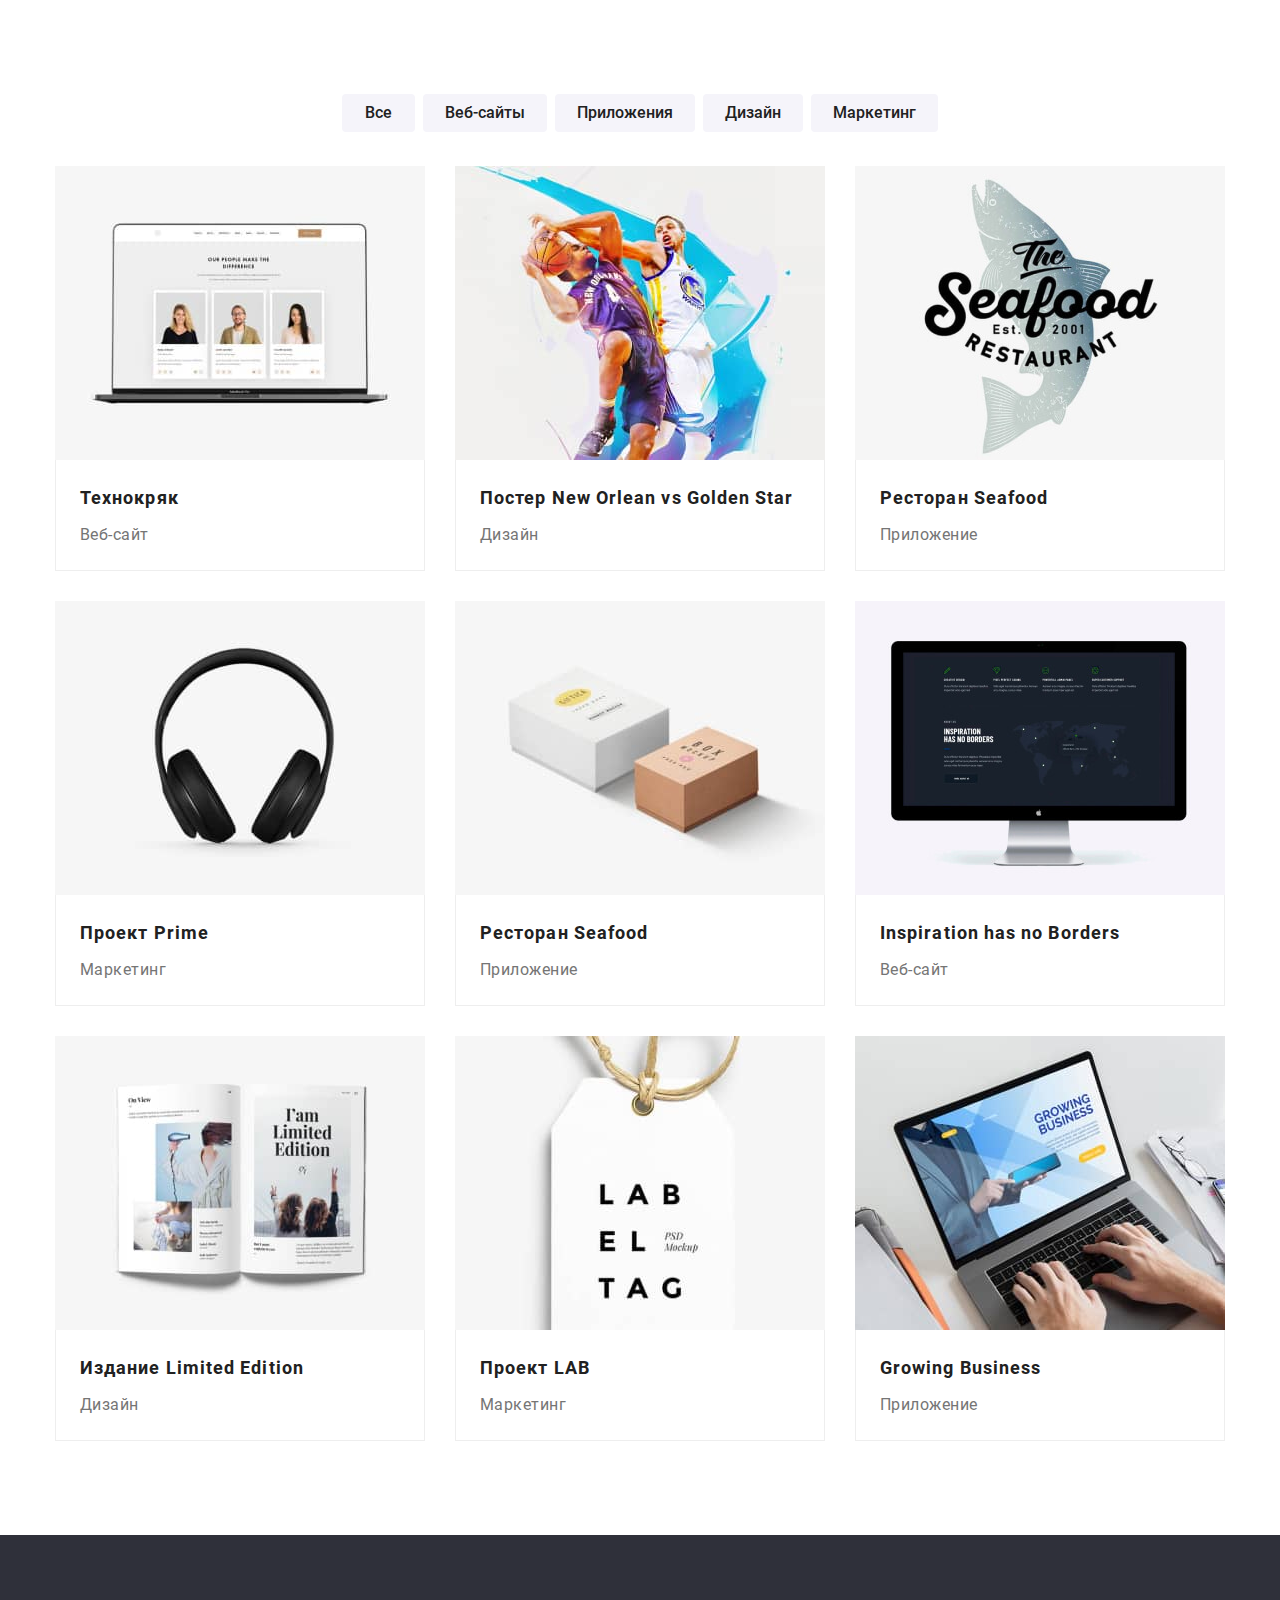
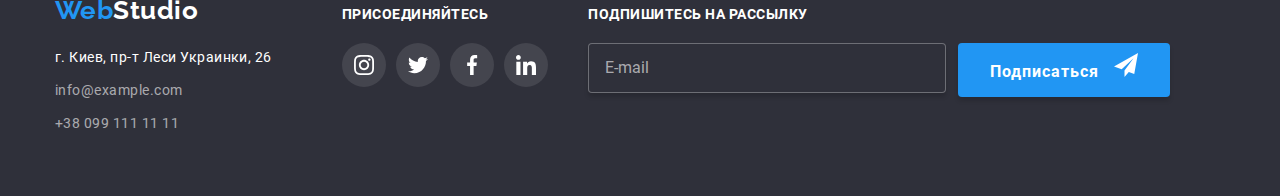
==== commit 1a9a8103: "добавляет изменения на страницы" ====
--- a/portfolio.html
+++ b/portfolio.html
@@ -9,7 +9,7 @@
 </head>
 <body>
 <!-- Хедер -->
-<header class="portfolio">
+<!-- <header class="portfolio">
     <div class="portfolio__container container ">
         <nav class="portfolio-nav">
             <a href="./index.html" class="portfolio-logo">Web<span class="portfolio-logo__color">Studio</span></a>
@@ -19,7 +19,7 @@
                 <li class="portfolio-list__item"><a class="portfolio-list__link" href="">Контакты</a></li>
             </ul>
         </nav>
-<!-- contacts -->
+
             <ul class="contacts list">
                     <li class="contacts__item">
                         <a href="mailto:info@devstudio.com" class="contacts__link link">
@@ -39,7 +39,7 @@
                     </li>
                 </ul>
     </div>
-</header>
+</header> -->
 <!-- герой -->
 <main>
     <section class="section">
@@ -77,11 +77,17 @@
                         <a class="gallery-list__link" href="">
                             <div class="gallery-container">
                                 <picture>
-                                    <source srcset="./images/gallery/poster_1x_desktop.jpg 1x, ./images/gallery/poster_2x_desktop.jpg 2x" media="(min-width: 1200px)"/>
-                                    <source srcset="./images/gallery/poster_1x_tablet.jpg 1x, ./images/gallery/poster_2x_tablet.jpg 2x" media="(min-width: 768px)"/>
-                                    <source srcset="./images/gallery/poster_1x_mob.jpg 1x, ./images/gallery/poster_2x_mob.jpg 2x" media="(max-width: 767px)"/>
-                                  <img src="./images/gallery/poster_1x_mob.jpg" alt="сайт" width="370" height="294">
-                                </picture>
+                                    <source srcset="./images/gallery/poster_1x_desktop.jpg 1x, ./images/gallery/poster_2x_desktop.jpg 2x"
+                                        media="(min-width: 1200px)" />
+                                    <source srcset="./images/gallery/poster_1x_tablet.jpg 1x, ./images/gallery/poster_2x_tablet.jpg 2x"
+                                        media="(min-width: 768px)" />
+                                    <source srcset="./images/gallery/poster_1x_mob.jpg 1x, ./images/gallery/poster_2x_mob.jpg 2x"
+                                        media="(max-width: 767px)" />
+                                    <img src="./images/gallery/poster_1x_mob.jpg" alt="сайт" width="370" height="294">
+                                </picture>
+                                
+                                <!-- <img src="/images/gallery/poster_1x_mob.jpg" alt="сайт" width="370" height="294"> -->
+                            
                             
                 
                              <p class="overlay-text">Технокряк это современная площадка распространения коронавируса. Компании используют эту платформу для цифрового
--- a/css/main.min.css
+++ b/css/main.min.css
@@ -1,2 +1,2 @@
-@font-face{font-family:'Roboto';src:url("../sass/base/fonts/Roboto-Bold.woff2") format("woff2"),url("../sass/base/fonts/Roboto-Bold.woff") format("woff");font-display:auto;font-weight:700;font-style:normal}@font-face{font-family:'Roboto';src:url("../sass/base/fonts/Roboto-Black.woff2") format("woff2"),url("../sass/base/fonts/Roboto-Black.woff") format("woff");font-display:auto;font-weight:900;font-style:normal}@font-face{font-family:'Roboto';src:url("../sass/base/fonts/Roboto-Medium.woff2") format("woff2"),url("../sass/base/fonts/Roboto-Medium.woff") format("woff");font-display:auto;font-weight:500;font-style:normal}@font-face{font-family:'Roboto';src:url("../sass/base/fonts/Roboto-Regular.woff2") format("woff2"),url("../sass/base/fonts/Roboto-Regular.woff") format("woff");font-display:auto;font-weight:400;font-style:normal}@font-face{font-family:'Raleway';src:url("../sass/base/fonts/Raleway-Bold.woff2") format("woff2"),url("../sass/base/fonts/Raleway-Bold.woff") format("woff");font-display:auto;font-weight:700;font-style:normal}/*! modern-normalize v1.1.0 | MIT License | https://github.com/sindresorhus/modern-normalize */*,::before,::after{-webkit-box-sizing:border-box;box-sizing:border-box}html{line-height:1.15;-webkit-text-size-adjust:100%;-moz-tab-size:4;-o-tab-size:4;tab-size:4}body{margin:0;font-family:system-ui,-apple-system,"Segoe UI",Roboto,Helvetica,Arial,sans-serif,"Apple Color Emoji","Segoe UI Emoji"}hr{height:0;color:inherit}abbr[title]{-webkit-text-decoration:underline dotted;text-decoration:underline dotted}b,strong{font-weight:bolder}code,kbd,samp,pre{font-family:ui-monospace, SFMono-Regular, Consolas, 'Liberation Mono', Menlo, monospace;font-size:1em}small{font-size:80%}sub,sup{font-size:75%;line-height:0;position:relative;vertical-align:baseline}sub{bottom:-0.25em}sup{top:-0.5em}table{text-indent:0;border-color:inherit}button,input,optgroup,select,textarea{font-family:inherit;font-size:100%;line-height:1.15;margin:0}button,select{text-transform:none}button,[type='button'],[type='reset'],[type='submit']{-webkit-appearance:button}::-moz-focus-inner{border-style:none;padding:0}:-moz-focusring{outline:1px dotted ButtonText}:-moz-ui-invalid{box-shadow:none}legend{padding:0}progress{vertical-align:baseline}::-webkit-inner-spin-button,::-webkit-outer-spin-button{height:auto}[type='search']{-webkit-appearance:textfield;outline-offset:-2px}::-webkit-search-decoration{-webkit-appearance:none}::-webkit-file-upload-button{-webkit-appearance:button;font:inherit}summary{display:list-item}p,h1,h2,h3,h4,h5,h6{margin:0}ul{list-style:none;margin:0;padding-left:0}img{display:block;max-width:100%;height:auto}body{font-family:'Roboto', sans-serif;color:var(--primary-text-color);letter-spacing:0.03em;line-height:1.14}:root{--primary-text-color: #212121;--secondary-text-color: #757575;--title-text-color: #000000;--accent-color: #2196f3;--primary-white-color: #ffffff;--secondary-darkgray-color: #2f303a;--third-title-color: #f5f4fa;--box-shadow-btn: 0px 4px 4px rgba(0, 0, 0, 0.15);--btn-b-radius: 4px;--temporary-function: 250ms cubic-bezier(0.4, 0, 0.2, 1)}.section__title--visually-hidden{position:absolute;clip:rect(0 0 0 0);width:1px;height:1px;margin:-1px}.header{background-color:var(--primary-white-color);border-bottom:1px solid #ececec}.header__container{display:-webkit-box;display:-ms-flexbox;display:flex;-webkit-box-align:center;-ms-flex-align:center;align-items:center}.page-logo{font-family:'Raleway', sans-serif;font-size:26px;line-height:1.19;color:var(--accent-color);text-decoration:none;margin-right:93px;padding-top:25px;padding-bottom:25px;-webkit-box-align:center;-ms-flex-align:center;align-items:center}.page-logo__color{color:var(--title-text-color)}.nav{display:-webkit-box;display:-ms-flexbox;display:flex;-webkit-box-align:center;-ms-flex-align:center;align-items:center}.site-nav{display:-webkit-box;display:-ms-flexbox;display:flex}.site-nav__link{text-decoration:none;color:var(--primary-text-color);font-weight:500;font-size:14px;letter-spacing:.02em;position:relative;padding-top:32px;padding-bottom:32px;-webkit-transition:color var(--temporary-function);transition:color var(--temporary-function)}.site-nav__link:hover,.site-nav__link:focus{color:var(--accent-color)}.site-nav__item:not(:last-child){margin-right:50px}.current-page::after{position:absolute;content:'';display:block;left:0;bottom:0;width:100%;height:4px;border-radius:2px;background-color:var(--accent-color)}.contacts{display:-webkit-box;display:-ms-flexbox;display:flex;margin-left:auto;-webkit-box-align:center;-ms-flex-align:center;align-items:center}.contacts__link{text-decoration:none;color:var(--secondary-text-color);font-weight:500;font-size:14px;letter-spacing:.02em;padding:32px 0px 32px 0px;display:-webkit-inline-box;display:-ms-inline-flexbox;display:inline-flex;-ms-flex-item-align:start;align-self:start;-webkit-box-pack:center;-ms-flex-pack:center;justify-content:center;-webkit-box-align:center;-ms-flex-align:center;align-items:center;-webkit-transition:color var(--temporary-function);transition:color var(--temporary-function)}.contacts__mail{margin-right:10px;width:16px;height:12px;fill:currentColor}.contacts__tel{margin-right:10px;width:10px;height:16px;fill:currentColor}.contacts__link:hover,.contacts__link:focus{color:var(--accent-color)}.contacts__item:not(:first-child){margin-left:50px}.container{margin:0 auto;padding:0 15px}@media screen and (min-width: 480px){.container{width:480px}}@media screen and (min-width: 768px){.container{width:768px}}@media screen and (min-width: 1200px){.container{width:1200px}}.hero{max-width:1600px;margin-left:auto;margin-right:auto;background-image:-webkit-gradient(linear, left top, left bottom, from(rgba(47,48,58,0.4)), to(rgba(47,48,58,0.4))),url("../images/bg/bg_mob_1x.jpg");background-image:linear-gradient(rgba(47,48,58,0.4), rgba(47,48,58,0.4)),url("../images/bg/bg_mob_1x.jpg");background-repeat:no-repeat;background-position:center;background-size:cover;background-color:var(--secondary-darkgray-color);text-align:center}@media screen and (max-width: 480px){.hero{padding:118px 0;min-height:400px}}@media (min-device-pixel-ratio: 2), (-webkit-min-device-pixel-ratio: 2), (min-resolution: 192dpi), (min-resolution: 2dppx){.hero .hero{background-image:url("../images/bg/bg_mob_2x.jpg")}}@media (min-width: 481px) and (max-width: 767px){.hero{background-image:-webkit-gradient(linear, left top, left bottom, from(rgba(47,48,58,0.4)), to(rgba(47,48,58,0.4))),url("../images/bg/bg_tablet_1x.jpg");background-image:linear-gradient(rgba(47,48,58,0.4), rgba(47,48,58,0.4)),url("../images/bg/bg_tablet_1x.jpg");padding:118px 0;min-height:400px}}@media (min-width: 481px) and (max-width: 767px) and (min-device-pixel-ratio: 2), (min-width: 481px) and (max-width: 767px) and (-webkit-min-device-pixel-ratio: 2), (min-width: 481px) and (max-width: 767px) and (min-resolution: 192dpi), (min-width: 481px) and (max-width: 767px) and (min-resolution: 2dppx){.hero{background-image:url("../images/bg/bg_tablet_2x.jpg")}}@media screen and (min-width: 768px){.hero{background-image:-webkit-gradient(linear, left top, left bottom, from(rgba(47,48,58,0.4)), to(rgba(47,48,58,0.4))),url("../images/bg/bg_desktop_1x.jpg");background-image:linear-gradient(rgba(47,48,58,0.4), rgba(47,48,58,0.4)),url("../images/bg/bg_desktop_1x.jpg");padding:118px 0;min-height:400px}}@media screen and (min-width: 768px) and (min-device-pixel-ratio: 2), screen and (min-width: 768px) and (-webkit-min-device-pixel-ratio: 2), screen and (min-width: 768px) and (min-resolution: 192dpi), screen and (min-width: 768px) and (min-resolution: 2dppx){.hero{background-image:url("../images/bg/bg_desktop_2x.jpg")}}@media screen and (min-width: 1200px){.hero{padding:200px 0;min-height:600px}}.hero__title{color:var(--primary-white-color);font-weight:900;font-size:44px;letter-spacing:.06em;line-height:1.36;text-align:center;text-transform:uppercase;margin-bottom:30px;margin-left:auto;margin-right:auto}@media screen and (max-width: 480px){.hero__title{font-weight:900;font-size:26px;letter-spacing:.06em;max-width:360px}}@media (min-width: 481px) and (max-width: 767px){.hero__title{font-weight:900;font-size:26px;letter-spacing:.06em;max-width:360px}}@media screen and (min-width: 768px){.hero__title{font-weight:900;font-size:44px;letter-spacing:.06em;max-width:690px}}.hero__button{cursor:pointer;color:var(--primary-white-color);background-color:var(--accent-color)}.btn{font-style:inherit;font-weight:700;font-size:16px;letter-spacing:.06em;line-height:1.87;-webkit-box-shadow:var(--box-shadow-btn);box-shadow:var(--box-shadow-btn);border-radius:var(--btn-b-radius);border:0;padding:10px 32px;min-width:200px}.backdrop{position:fixed;top:0;left:0;width:100%;height:100%;background-color:rgba(0,0,0,0.2);opacity:1;-webkit-transition:opacity var(----temporary-function),visibility var(----temporary-function);transition:opacity var(----temporary-function),visibility var(----temporary-function)}.backdrop.is-hidden{visibility:hidden;opacity:0;pointer-events:none}.modal{position:absolute;top:50%;left:50%;min-width:528px;min-height:581px;background-color:var(--primary-white-color);-webkit-transform:translate(-50%, -50%) scale(1);transform:translate(-50%, -50%) scale(1);-webkit-transition:opacity var(----temporary-function),-webkit-transform var(----temporary-function);transition:opacity var(----temporary-function),-webkit-transform var(----temporary-function);transition:transform var(----temporary-function),opacity var(----temporary-function);transition:transform var(----temporary-function),opacity var(----temporary-function),-webkit-transform var(----temporary-function)}.backdrop.is-hidden .modal{opacity:0;-webkit-transform:translate(-50%, -50%) scale(0.1);transform:translate(-50%, -50%) scale(0.1)}.modal__icon{fill:#000000;-webkit-transition:fill var(--temporary-function);transition:fill var(--temporary-function)}.modal__button{position:absolute;top:8px;right:8px;width:30px;height:30px;cursor:pointer;display:-webkit-box;display:-ms-flexbox;display:flex;-webkit-box-align:center;-ms-flex-align:center;align-items:center;-webkit-box-pack:center;-ms-flex-pack:center;justify-content:center;border:1px solid rgba(136,90,90,0.1);border-radius:50%;background-color:var(--primary-white-color)}.modal__button:hover .modal__icon{fill:var(--accent-color)}.section{padding-top:60px;padding-bottom:60px}@media screen and (min-width: 1200px){.section{padding-top:94px;padding-bottom:94px}}.section__activity{display:none}@media screen and (min-width: 1200px){.section__activity{display:-webkit-box;display:-ms-flexbox;display:flex}}.section__title{font-weight:700;font-size:36px;letter-spacing:0.03em;line-height:1.16;text-align:center;margin-bottom:50px}@media screen and (min-width: 768px) and (max-width: 1199px){.advantage-list{display:-webkit-box;display:-ms-flexbox;display:flex;-ms-flex-wrap:wrap;flex-wrap:wrap;margin:-15px}}@media screen and (min-width: 1200px){.advantage-list{display:-webkit-box;display:-ms-flexbox;display:flex}}@media screen and (min-width: 1200px){.advantage-list__item{width:270px}.advantage-list__item:not(:last-child){margin-right:30px}}@media screen and (min-width: 768px) and (max-width: 1199px){.advantage-list__item{width:calc((100% - 4 * 15px) / 2);margin:15px;width:354px}}@media screen and (max-width: 768px){.advantage-list__item:not(:last-child){margin-bottom:30px}}@media screen and (min-width: 1200px){.advantage-list__item:not(:last-child){margin-right:30px}}.advantage-list__icon{display:-webkit-box;display:-ms-flexbox;display:flex;-webkit-box-align:center;-ms-flex-align:center;align-items:center;-webkit-box-pack:center;-ms-flex-pack:center;justify-content:center;height:120px;width:100%;margin-bottom:30px;background-color:#f5f4fa;border-radius:4px}.advantage-list__heading{font-weight:700;font-size:14px;text-transform:uppercase;color:var(--primary-text-color);margin-bottom:10px}@media screen and (max-width: 767px){.advantage-list__heading{text-align:center}}.advantage-list__paragraph{font-size:14px;line-height:1.71;color:var(--secondary-text-color);width:100%}.activity{display:-webkit-box;display:-ms-flexbox;display:flex}.activity__item:not(:last-child){margin-right:30px}.activity__container{position:relative}.activity__text{position:absolute;width:100%;height:70px;bottom:0;padding-top:27px;padding-bottom:27px;font-weight:700;text-align:center;text-transform:uppercase;color:var(--primary-white-color);background-color:rgba(47,48,58,0.8)}.section__team{background-color:var(--third-title-color)}.team-cards{list-style:none;padding:0;margin:0}@media screen and (max-width: 767px){.team-cards{max-width:450px;width:100%}.team-cards:not(:last-child){margin-bottom:30px}}@media (min-width: 768px) and (max-width: 1199px){.team-cards{display:-webkit-box;display:-ms-flexbox;display:flex;-ms-flex-wrap:wrap;flex-wrap:wrap;margin:-15px}}@media screen and (min-width: 1200px){.team-cards{display:-webkit-box;display:-ms-flexbox;display:flex;-ms-flex-wrap:nowrap;flex-wrap:nowrap;margin-top:-30px}}.team-cards__item{background-color:var(--primary-white-color);-webkit-box-shadow:0px 1px 3px rgba(0,0,0,0.12),0px 1px 1px rgba(0,0,0,0.14),0px 2px 1px rgba(0,0,0,0.2);box-shadow:0px 1px 3px rgba(0,0,0,0.12),0px 1px 1px rgba(0,0,0,0.14),0px 2px 1px rgba(0,0,0,0.2);border-radius:0px 0px 4px 4px}@media screen and (max-width: 767px){.team-cards__item{max-width:450px;width:100%}.team-cards__item:not(:last-child){margin-bottom:30px}}@media screen and (min-width: 768px) and (max-width: 1199px){.team-cards__item{width:calc((100% - 2 * 15px) / 2);width:354px;margin:15px}}@media screen and (min-width: 1200px){.team-cards__item{width:270px}.team-cards__item:not(:last-child){margin-right:30px}}.team-cards__img{margin-top:0;width:100%;height:auto}@media screen and (min-width: 480px){.team-cards__img{height:460px}}@media screen and (min-width: 768px) and (max-width: 1199px){.team-cards__img{height:374px;-o-object-fit:cover;object-fit:cover}}@media screen and (min-width: 1200px){.team-cards__img{height:260px}}.card-content{padding:30px 0}@media screen and (max-width: 1199px){.card-content{padding-bottom:24px}}.card-content__title{margin-top:0;font-weight:500;font-size:16px;line-height:1.18;text-align:center;color:var(--title-text-color);margin-bottom:10px}.card-content__text{color:var(--secondary-text-color);font-weight:500;font-size:16px;line-height:1.18;text-align:center;margin-bottom:16px;margin-top:0}.social-block{display:-webkit-box;display:-ms-flexbox;display:flex;-webkit-box-pack:center;-ms-flex-pack:center;justify-content:center}.social-block__item{width:44px;height:44px}.social-block__item+.social-block__item{margin-left:10px}.social-block__icon{width:20px;height:20px;fill:#afb1b8;-webkit-transition:fill var(--temporary-function);transition:fill var(--temporary-function)}.social-block__link{width:100%;height:100%;display:block;border-radius:50%;display:-webkit-box;display:-ms-flexbox;display:flex;-webkit-box-align:center;-ms-flex-align:center;align-items:center;-webkit-box-pack:center;-ms-flex-pack:center;justify-content:center;background-color:#ffffff;-webkit-transition:background-color var(--temporary-function);transition:background-color var(--temporary-function)}.social-block__link:hover,.social-block__link:focus{background-color:var(--accent-color)}.social-block__link:hover:hover .social-block__icon,.social-block__link:hover:focus .social-block__icon,.social-block__link:focus:hover .social-block__icon,.social-block__link:focus:focus .social-block__icon{fill:var(--primary-white-color)}.companies-list{display:-webkit-box;display:-ms-flexbox;display:flex;-ms-flex-wrap:wrap;flex-wrap:wrap;-webkit-box-pack:center;-ms-flex-pack:center;justify-content:center}@media screen and (min-width: 768px){.companies-list{-ms-flex-wrap:wrap;flex-wrap:wrap;-webkit-box-pack:center;-ms-flex-pack:center;justify-content:center}}@media screen and (max-width: 1199px){.companies-list{margin:-15px}}@media screen and (min-width: 1200px){.companies-list{-ms-flex-wrap:wrap;flex-wrap:wrap;-webkit-box-pack:center;-ms-flex-pack:center;justify-content:center}}.companies-list__item{height:92px}@media screen and (max-width: 767px){.companies-list__item{width:calc((100% - 4 * 15px) / 2);max-width:210px;margin:15px}}@media screen and (min-width: 768px) and (max-width: 1199px){.companies-list__item{width:calc((100% - 6 * 15px) / 3);max-width:226px;margin:15px}}@media screen and (min-width: 1200px){.companies-list__item{max-width:170px}}@media screen and (min-width: 1200px){.companies-list__item:not(:last-child){margin-right:30px}}.companies-list__link{display:-webkit-box;display:-ms-flexbox;display:flex;-webkit-box-pack:center;-ms-flex-pack:center;justify-content:center;-webkit-box-align:center;-ms-flex-align:center;align-items:center;max-width:210px;height:92px;border:1px solid #afb1b8;border-radius:4px;display:flex;align-items:center;justify-content:center;background-color:#ffffff;-webkit-transition:border-color var(--temporary-function);transition:border-color var(--temporary-function)}@media screen and (min-width: 768px){.companies-list__link{max-width:226px;height:92px}}@media screen and (min-width: 1200px){.companies-list__link{width:170px;height:92px}}.companies-list__link:hover,.companies-list__link:focus{border-color:var(--accent-color)}.companies-list__icon{fill:#afb1b8;-webkit-transition:fill var(--temporary-function);transition:fill var(--temporary-function)}.companies-list__link:hover .companies-list__icon,.companies-list__link:focus .companies-list__icon{fill:var(--accent-color)}.footer{background-color:var(--secondary-darkgray-color);padding-left:15px;padding-right:15px}.footer-container{padding:60px 0;display:-webkit-box;display:-ms-flexbox;display:flex}@media screen and (max-width: 767px){.footer-container{-webkit-box-orient:vertical;-webkit-box-direction:normal;-ms-flex-direction:column;flex-direction:column;-webkit-box-align:center;-ms-flex-align:center;align-items:center}}@media screen and (min-width: 768px) and (max-width: 1199px){.footer-container{-webkit-box-orient:vertical;-webkit-box-direction:normal;-ms-flex-direction:column;flex-direction:column;-webkit-box-align:center;-ms-flex-align:center;align-items:center}}@media screen and (min-width: 1200px){.footer-container{-webkit-box-align:baseline;-ms-flex-align:baseline;align-items:baseline;padding-left:15px}}.footer-box{display:-webkit-box;display:-ms-flexbox;display:flex}@media screen and (max-width: 767px){.footer-box{-webkit-box-orient:vertical;-webkit-box-direction:normal;-ms-flex-direction:column;flex-direction:column;-webkit-box-align:center;-ms-flex-align:center;align-items:center}}@media screen and (min-width: 768px) and (max-width: 1199px){.footer-box{-webkit-box-align:baseline;-ms-flex-align:baseline;align-items:baseline;margin-bottom:60px}}@media screen and (min-width: 1200px){.footer-box{-webkit-box-align:baseline;-ms-flex-align:baseline;align-items:baseline}}.footer-logo{font-family:'Raleway', sans-serif;font-size:26px;line-height:1.19;color:var(--accent-color);text-decoration:none}.logo{color:var(--primary-white-color)}@media screen and (max-width: 767px){.address{display:-webkit-box;display:-ms-flexbox;display:flex;-webkit-box-orient:vertical;-webkit-box-direction:normal;-ms-flex-direction:column;flex-direction:column;-webkit-box-align:center;-ms-flex-align:center;align-items:center;margin-bottom:60px}}@media screen and (min-width: 768px) and (max-width: 1199px){.address{display:-webkit-box;display:-ms-flexbox;display:flex;-webkit-box-orient:vertical;-webkit-box-direction:normal;-ms-flex-direction:column;flex-direction:column;-webkit-box-align:center;-ms-flex-align:center;align-items:center;text-align:center;margin-right:165px}}@media screen and (min-width: 1200px){.address{margin-right:70px}}.footer-address{font-style:normal;margin-top:20px}@media screen and (max-width: 767px){.footer-address__list{display:-webkit-box;display:-ms-flexbox;display:flex;-webkit-box-orient:vertical;-webkit-box-direction:normal;-ms-flex-direction:column;flex-direction:column;-webkit-box-align:center;-ms-flex-align:center;align-items:center}}.footer-address__item{font-size:14px;line-height:1.71}.item__space:not(:last-child){margin-bottom:9px}.footer-address__items{color:var(--primary-white-color);text-decoration:none}.footer-address__contact{font-size:14px;line-height:1.71;color:rgba(255,255,255,0.6);text-decoration:none;-webkit-transition:color var(--temporary-function);transition:color var(--temporary-function)}.footer-address__contact:hover,.footer-address__contact:focus{color:var(--accent-color)}.footer-address__list .footer-address__items,.footer-address__list .footer-address__contact{display:block}@media screen and (max-width: 767px){.join{text-align:center;margin-bottom:60px}}@media screen and (min-width: 768px) and (max-width: 1199px){.join{display:-webkit-box;display:-ms-flexbox;display:flex;-webkit-box-orient:vertical;-webkit-box-direction:normal;-ms-flex-direction:column;flex-direction:column;text-align:center}}.join__header{display:inline-block;margin-bottom:20px;font-weight:700;font-size:14px;text-transform:uppercase;color:var(--primary-white-color)}.join__list{display:-webkit-box;display:-ms-flexbox;display:flex}.join__item{width:44px;height:44px}.join__item+.join__item{margin-left:10px}.join__link{width:100%;height:100%;display:block;border-radius:50%;display:-webkit-box;display:-ms-flexbox;display:flex;-webkit-box-align:center;-ms-flex-align:center;align-items:center;-webkit-box-pack:center;-ms-flex-pack:center;justify-content:center;background-color:rgba(255,255,255,0.1);-webkit-transition:background-color var(--temporary-function);transition:background-color var(--temporary-function)}.join__link:hover,.join__link:focus{background-color:var(--accent-color)}.join__icon{width:20px;height:20px;fill:var(--primary-white-color)}@media screen and (max-width: 767px){.subscribe{width:100%;text-align:center}}@media screen and (min-width: 768px) and (max-width: 1199px){.subscribe{display:-webkit-box;display:-ms-flexbox;display:flex;-webkit-box-orient:vertical;-webkit-box-direction:normal;-ms-flex-direction:column;flex-direction:column;text-align:center}}@media screen and (min-width: 1200px){.subscribe{margin-left:auto}}@media screen and (min-width: 1200px){.subscribe__container{display:-webkit-box;display:-ms-flexbox;display:flex;-webkit-box-orient:horizontal;-webkit-box-direction:normal;-ms-flex-direction:row;flex-direction:row;margin-right:70px}}.subscribe__header{text-align:center;margin-bottom:20px;font-weight:700;font-size:14px;text-transform:uppercase;color:var(--primary-white-color)}@media screen and (min-width: 1200px){.subscribe__header{display:inline-block}}.subscribe__button{margin-right:auto;margin-left:auto;-webkit-box-align:center;-ms-flex-align:center;align-items:center;font-style:inherit;font-weight:700;font-size:16px;letter-spacing:.06em;line-height:1.87;-webkit-box-shadow:var(--box-shadow-btn);box-shadow:var(--box-shadow-btn);border-radius:4px;border:0;padding:10px 32px;min-width:200px;cursor:pointer;color:var(--primary-white-color);background-color:var(--accent-color)}@media screen and (min-width: 768px) and (max-width: 1199px){.subscribe__button{display:-webkit-box;display:-ms-flexbox;display:flex;-webkit-box-align:center;-ms-flex-align:center;align-items:center}}@media (min-width: 1200px){.subscribe__button{margin-left:12px}}.subscribe__input{padding:15px 0px 15px 16px;border:1px solid rgba(255,255,255,0.3);border-radius:var(--btn-b-radius);-webkit-box-shadow:var(--box-shadow-btn);box-shadow:var(--box-shadow-btn);background-color:var(--secondary-darkgray-color);color:var(--primary-white-color)}@media screen and (max-width: 767px){.subscribe__input{display:block;width:100%;margin-bottom:20px}}@media screen and (min-width: 768px) and (max-width: 1199px){.subscribe__input{display:block;width:450px;margin-bottom:20px}}@media screen and (min-width: 1200px){.subscribe__input{width:358px}}.subscribe__icon{margin-left:10px;width:24px;height:24px;fill:var(--primary-white-color)}input::-webkit-input-placeholder{font-weight:400;font-size:16px;color:rgba(255,255,255,0.6)}input:-ms-input-placeholder{font-weight:400;font-size:16px;color:rgba(255,255,255,0.6)}input::-ms-input-placeholder{font-weight:400;font-size:16px;color:rgba(255,255,255,0.6)}input::placeholder{font-weight:400;font-size:16px;color:rgba(255,255,255,0.6)}.form{display:-webkit-box;display:-ms-flexbox;display:flex;-webkit-box-orient:vertical;-webkit-box-direction:normal;-ms-flex-direction:column;flex-direction:column;-webkit-box-align:center;-ms-flex-align:center;align-items:center;width:100%;height:100%;margin:0;padding:40px}.form-header{font-weight:700;font-size:20px;text-align:center;color:var(--primary-text-color);margin-bottom:12px}.form-field{position:relative;display:-webkit-box;display:-ms-flexbox;display:flex;-webkit-box-orient:vertical;-webkit-box-direction:normal;-ms-flex-direction:column;flex-direction:column;width:100%;margin-bottom:10px}.form-field__label{font-weight:400;font-size:12px;line-height:1.17;letter-spacing:0.01em;color:var(--secondary-text-color);margin-bottom:4px}.form-field__input{font-size:12px;line-height:1.17;letter-spacing:0.01em;color:var(--secondary-text-color);border:1px solid rgba(33,33,33,0.2);border-radius:4px;outline:none;cursor:pointer;padding:12px 12px 12px 42px}.form-field__input:focus{border-color:var(--accent-color)}.form-field__icon{position:absolute;bottom:11px;left:12px;fill:var(--primary-text-color);-webkit-transition:fill var(----temporary-function);transition:fill var(----temporary-function)}.form-field__input:focus+.form-field__icon{fill:var(--accent-color)}.text{position:relative;display:-webkit-box;display:-ms-flexbox;display:flex;width:100%;-webkit-box-orient:vertical;-webkit-box-direction:normal;-ms-flex-direction:column;flex-direction:column;margin-bottom:20px}.text__comment{padding:12px 16px;resize:none;font-size:12px;line-height:1.17;letter-spacing:0.01em;border:1px solid rgba(33,33,33,0.2);border-radius:4px;outline:none;cursor:pointer;color:var(--secondary-text-color);-webkit-transition:border-color var(----temporary-function);transition:border-color var(----temporary-function)}.text__comment:focus{border-color:var(--accent-color)}.text__comment::-webkit-input-placeholder{font-size:12px;line-height:1.17;letter-spacing:0.01em;color:rgba 117,117,117,0.5;-webkit-transition:color var(--temporary-function);transition:color var(--temporary-function)}.text__comment:-ms-input-placeholder{font-size:12px;line-height:1.17;letter-spacing:0.01em;color:rgba 117,117,117,0.5;-webkit-transition:color var(--temporary-function);transition:color var(--temporary-function)}.text__comment::-ms-input-placeholder{font-size:12px;line-height:1.17;letter-spacing:0.01em;color:rgba 117,117,117,0.5;-webkit-transition:color var(--temporary-function);transition:color var(--temporary-function)}.text__comment::placeholder{font-size:12px;line-height:1.17;letter-spacing:0.01em;color:rgba 117,117,117,0.5;-webkit-transition:color var(--temporary-function);transition:color var(--temporary-function)}.text__comment:focus::-webkit-input-placeholder{color:var(--accent-color)}.text__comment:focus:-ms-input-placeholder{color:var(--accent-color)}.text__comment:focus::-ms-input-placeholder{color:var(--accent-color)}.text__comment:focus::placeholder{color:var(--accent-color)}.checkbox{cursor:pointer;display:-webkit-box;display:-ms-flexbox;display:flex;-webkit-box-pack:center;-ms-flex-pack:center;justify-content:center;-webkit-box-align:center;-ms-flex-align:center;align-items:center;line-height:1.71;font-size:14px;font-weight:400;color:var(--secondary-text-color);margin-bottom:30px}.checkbox__input{-webkit-appearance:none;-moz-appearance:none;appearance:none}.checkbox__link{font-size:14px;line-height:1.71;margin-left:3px;color:var(--accent-color);display:inline-block;margin-left:3px}.checkbox__span{display:-webkit-box;display:-ms-flexbox;display:flex;-webkit-box-align:center;-ms-flex-align:center;align-items:center;-webkit-box-pack:center;-ms-flex-pack:center;justify-content:center;width:16px;height:15px;margin-right:7px;border:2px solid #2a2a2a;border-radius:2px;padding:0}.checkbox__input:checked+.checkbox__span{background-color:var(--accent-color);border-color:var(--accent-color)}.checkbox__icon{width:16px;height:15px}.checkbox__button{font-style:inherit;font-weight:700;font-size:16px;letter-spacing:.06em;line-height:1.87;-webkit-box-shadow:var(--box-shadow-btn);box-shadow:var(--box-shadow-btn);border-radius:var(--btn-b-radius);border:0;padding:10px 55px;min-width:200px;cursor:pointer;color:var(--primary-white-color);background-color:var(--accent-color);-webkit-transition:background-color var(--temporary-function);transition:background-color var(--temporary-function)}.checkbox__button:hover{background-color:#188ce8}.portfolio{background-color:var(--primary-white-color);border:1px solid #ececec}.portfolio__container{display:-webkit-box;display:-ms-flexbox;display:flex;-webkit-box-align:center;-ms-flex-align:center;align-items:center}.portfolio-nav{display:-webkit-box;display:-ms-flexbox;display:flex;-webkit-box-align:center;-ms-flex-align:center;align-items:center}.portfolio-logo{font-family:'Raleway', sans-serif;font-size:26px;line-height:1.19;color:var(--accent-color);text-decoration:none;margin-right:93px;padding-top:25px;padding-bottom:25px;-webkit-box-align:center;-ms-flex-align:center;align-items:center}.portfolio-logo__color{color:var(--title-text-color)}.portfolio-list{display:-webkit-box;display:-ms-flexbox;display:flex}.portfolio-list__link{color:var(--primary-text-color);font-weight:500;font-size:14px;letter-spacing:.02em;text-decoration:none;position:relative;padding-top:32px;padding-bottom:32px;-webkit-transition:color var(--temporary-function);transition:color var(--temporary-function)}.portfolio-list__link:hover,.portfolio-list__link:focus{color:var(--accent-color)}.current-page{color:var(--accent-color)}.portfolio-list__item:not(:last-child){margin-right:50px}.filter{text-decoration:none;display:-webkit-box;display:-ms-flexbox;display:flex;-webkit-box-pack:center;-ms-flex-pack:center;justify-content:center;margin-bottom:34px}.filter__item:not(:last-child){margin-right:8px}.filter__button{cursor:pointer;color:var(--primary-text-color);background-color:var(--third-title-color);-webkit-transition:background-color var(--temporary-function),color var(--temporary-function),-webkit-box-shadow var(--temporary-function);transition:background-color var(--temporary-function),color var(--temporary-function),-webkit-box-shadow var(--temporary-function);transition:background-color var(--temporary-function),color var(--temporary-function),box-shadow var(--temporary-function);transition:background-color var(--temporary-function),color var(--temporary-function),box-shadow var(--temporary-function),-webkit-box-shadow var(--temporary-function)}.filter__button:hover,.filter__button:focus{background-color:var(--accent-color);color:var(--primary-white-color);-webkit-box-shadow:0px 4px 4px rgba(0,0,0,0.25);box-shadow:0px 4px 4px rgba(0,0,0,0.25)}.filter__btn{font-style:inherit;font-weight:500;font-size:16px;line-height:1.62;text-align:center;border-radius:var(--btn-b-radius);border:0;padding:6px 22px;min-width:73px}.gallery-list{display:-webkit-box;display:-ms-flexbox;display:flex;-ms-flex-wrap:wrap;flex-wrap:wrap;margin-right:auto;margin-left:auto}@media screen and (min-width: 768px){.gallery-list{margin-top:-30px;margin-left:-30px}}.gallery-list .gallery-list__item{width:100%}@media screen and (max-width: 767px){.gallery-list .gallery-list__item:not(:last-child){margin-bottom:30px}}@media screen and (min-width: 768px){.gallery-list .gallery-list__item{-ms-flex-preferred-size:calc(100% / 2 - 30px);flex-basis:calc(100% / 2 - 30px);margin-top:30px;margin-left:30px}}@media screen and (min-width: 1200px){.gallery-list .gallery-list__item{-ms-flex-preferred-size:calc(100% / 3 - 30px);flex-basis:calc(100% / 3 - 30px);margin-top:30px;margin-left:30px}}.gallery-list__link{display:block;text-decoration:none;-webkit-transition:-webkit-box-shadow var(--temporary-function);transition:-webkit-box-shadow var(--temporary-function);transition:box-shadow var(--temporary-function);transition:box-shadow var(--temporary-function), -webkit-box-shadow var(--temporary-function)}.gallery-list__link:hover,.gallery-list__link:focus{-webkit-box-shadow:0px 1px 1px rgba(0,0,0,0.12),0px 4px 4px rgba(0,0,0,0.06),1px 4px 6px rgba(0,0,0,0.16);box-shadow:0px 1px 1px rgba(0,0,0,0.12),0px 4px 4px rgba(0,0,0,0.06),1px 4px 6px rgba(0,0,0,0.16)}.overlay-text{position:absolute;width:100%;height:100%;top:0;left:0;padding:77px 24px;font-weight:400;font-size:18px;line-height:1.55;color:var(--primary-white-color);background-color:rgba(33,150,243,0.9);-webkit-transform:translateY(101%);transform:translateY(101%);-webkit-transition:-webkit-transform var(--temporary-function);transition:-webkit-transform var(--temporary-function);transition:transform var(--temporary-function);transition:transform var(--temporary-function), -webkit-transform var(--temporary-function)}@media screen and (min-width: 768px){.overlay-text .overlay-text{padding:49px 24px}}@media screen and (min-width: 768px) and (min-width: 1200px){.overlay-text{padding:63px 23px}}.gallery-list__item:hover .overlay-text{-webkit-transform:translateY(0);transform:translateY(0)}.gallery-list__link:focus .overlay-text{-webkit-transform:translateY(0);transform:translateY(0);opacity:0.9}.gallery-info{padding:20px 24px;border-right:1px solid #eeeeee;border-bottom:1px solid #eeeeee;border-left:1px solid #eeeeee}.gallery-info__title{font-weight:700;font-size:18px;letter-spacing:.06em;line-height:2;color:var(--primary-text-color);margin-bottom:4px}.gallery-info__text{font-weight:400;font-size:16px;line-height:30px;color:var(--secondary-text-color)}.gallery-container{position:relative;overflow:hidden}
+@font-face{font-family:'Roboto';src:url("../sass/base/fonts/Roboto-Bold.woff2") format("woff2"),url("../sass/base/fonts/Roboto-Bold.woff") format("woff");font-display:auto;font-weight:700;font-style:normal}@font-face{font-family:'Roboto';src:url("../sass/base/fonts/Roboto-Black.woff2") format("woff2"),url("../sass/base/fonts/Roboto-Black.woff") format("woff");font-display:auto;font-weight:900;font-style:normal}@font-face{font-family:'Roboto';src:url("../sass/base/fonts/Roboto-Medium.woff2") format("woff2"),url("../sass/base/fonts/Roboto-Medium.woff") format("woff");font-display:auto;font-weight:500;font-style:normal}@font-face{font-family:'Roboto';src:url("../sass/base/fonts/Roboto-Regular.woff2") format("woff2"),url("../sass/base/fonts/Roboto-Regular.woff") format("woff");font-display:auto;font-weight:400;font-style:normal}@font-face{font-family:'Raleway';src:url("../sass/base/fonts/Raleway-Bold.woff2") format("woff2"),url("../sass/base/fonts/Raleway-Bold.woff") format("woff");font-display:auto;font-weight:700;font-style:normal}/*! modern-normalize v1.1.0 | MIT License | https://github.com/sindresorhus/modern-normalize */*,::before,::after{-webkit-box-sizing:border-box;box-sizing:border-box}html{line-height:1.15;-webkit-text-size-adjust:100%;-moz-tab-size:4;-o-tab-size:4;tab-size:4}body{margin:0;font-family:system-ui,-apple-system,"Segoe UI",Roboto,Helvetica,Arial,sans-serif,"Apple Color Emoji","Segoe UI Emoji"}hr{height:0;color:inherit}abbr[title]{-webkit-text-decoration:underline dotted;text-decoration:underline dotted}b,strong{font-weight:bolder}code,kbd,samp,pre{font-family:ui-monospace, SFMono-Regular, Consolas, 'Liberation Mono', Menlo, monospace;font-size:1em}small{font-size:80%}sub,sup{font-size:75%;line-height:0;position:relative;vertical-align:baseline}sub{bottom:-0.25em}sup{top:-0.5em}table{text-indent:0;border-color:inherit}button,input,optgroup,select,textarea{font-family:inherit;font-size:100%;line-height:1.15;margin:0}button,select{text-transform:none}button,[type='button'],[type='reset'],[type='submit']{-webkit-appearance:button}::-moz-focus-inner{border-style:none;padding:0}:-moz-focusring{outline:1px dotted ButtonText}:-moz-ui-invalid{box-shadow:none}legend{padding:0}progress{vertical-align:baseline}::-webkit-inner-spin-button,::-webkit-outer-spin-button{height:auto}[type='search']{-webkit-appearance:textfield;outline-offset:-2px}::-webkit-search-decoration{-webkit-appearance:none}::-webkit-file-upload-button{-webkit-appearance:button;font:inherit}summary{display:list-item}p,h1,h2,h3,h4,h5,h6{margin:0}ul{list-style:none;margin:0;padding-left:0}img{display:block;max-width:100%;height:auto}body{font-family:'Roboto', sans-serif;color:var(--primary-text-color);letter-spacing:0.03em;line-height:1.14}:root{--primary-text-color: #212121;--secondary-text-color: #757575;--title-text-color: #000000;--accent-color: #2196f3;--primary-white-color: #ffffff;--secondary-darkgray-color: #2f303a;--third-title-color: #f5f4fa;--box-shadow-btn: 0px 4px 4px rgba(0, 0, 0, 0.15);--btn-b-radius: 4px;--temporary-function: 250ms cubic-bezier(0.4, 0, 0.2, 1)}.section__title--visually-hidden{position:absolute;clip:rect(0 0 0 0);width:1px;height:1px;margin:-1px}.header{background-color:var(--primary-white-color);border-bottom:1px solid #ececec}.header__container{display:-webkit-box;display:-ms-flexbox;display:flex;-webkit-box-align:center;-ms-flex-align:center;align-items:center}.page-logo{font-family:'Raleway', sans-serif;font-size:26px;line-height:1.19;color:var(--accent-color);text-decoration:none;margin-right:93px;padding-top:25px;padding-bottom:25px;-webkit-box-align:center;-ms-flex-align:center;align-items:center}.page-logo__color{color:var(--title-text-color)}.nav{display:-webkit-box;display:-ms-flexbox;display:flex;-webkit-box-align:center;-ms-flex-align:center;align-items:center}.site-nav{display:-webkit-box;display:-ms-flexbox;display:flex}.site-nav__link{text-decoration:none;color:var(--primary-text-color);font-weight:500;font-size:14px;letter-spacing:.02em;position:relative;padding-top:32px;padding-bottom:32px;-webkit-transition:color var(--temporary-function);transition:color var(--temporary-function)}.site-nav__link:hover,.site-nav__link:focus{color:var(--accent-color)}.site-nav__item:not(:last-child){margin-right:50px}.current-page::after{position:absolute;content:'';display:block;left:0;bottom:0;width:100%;height:4px;border-radius:2px;background-color:var(--accent-color)}.contacts{display:-webkit-box;display:-ms-flexbox;display:flex;margin-left:auto;-webkit-box-align:center;-ms-flex-align:center;align-items:center}.contacts__link{text-decoration:none;color:var(--secondary-text-color);font-weight:500;font-size:14px;letter-spacing:.02em;padding:32px 0px 32px 0px;display:-webkit-inline-box;display:-ms-inline-flexbox;display:inline-flex;-ms-flex-item-align:start;align-self:start;-webkit-box-pack:center;-ms-flex-pack:center;justify-content:center;-webkit-box-align:center;-ms-flex-align:center;align-items:center;-webkit-transition:color var(--temporary-function);transition:color var(--temporary-function)}.contacts__mail{margin-right:10px;width:16px;height:12px;fill:currentColor}.contacts__tel{margin-right:10px;width:10px;height:16px;fill:currentColor}.contacts__link:hover,.contacts__link:focus{color:var(--accent-color)}.contacts__item:not(:first-child){margin-left:50px}.container{margin:0 auto;padding:0 15px}@media screen and (min-width: 480px){.container{width:480px}}@media screen and (min-width: 768px){.container{width:768px}}@media screen and (min-width: 1200px){.container{width:1200px}}.hero{max-width:1600px;margin-left:auto;margin-right:auto;background-image:-webkit-gradient(linear, left top, left bottom, from(rgba(47,48,58,0.4)), to(rgba(47,48,58,0.4))),url("../images/bg/bg_mob_1x.jpg");background-image:linear-gradient(rgba(47,48,58,0.4), rgba(47,48,58,0.4)),url("../images/bg/bg_mob_1x.jpg");background-repeat:no-repeat;background-position:center;background-size:cover;background-color:var(--secondary-darkgray-color);text-align:center}@media screen and (max-width: 480px){.hero{padding:118px 0;min-height:400px}}@media (min-device-pixel-ratio: 2), (-webkit-min-device-pixel-ratio: 2), (min-resolution: 192dpi), (min-resolution: 2dppx){.hero .hero{background-image:url("../images/bg/bg_mob_2x.jpg")}}@media (min-width: 481px) and (max-width: 767px){.hero{background-image:-webkit-gradient(linear, left top, left bottom, from(rgba(47,48,58,0.4)), to(rgba(47,48,58,0.4))),url("../images/bg/bg_tablet_1x.jpg");background-image:linear-gradient(rgba(47,48,58,0.4), rgba(47,48,58,0.4)),url("../images/bg/bg_tablet_1x.jpg");padding:118px 0;min-height:400px}}@media (min-width: 481px) and (max-width: 767px) and (min-device-pixel-ratio: 2), (min-width: 481px) and (max-width: 767px) and (-webkit-min-device-pixel-ratio: 2), (min-width: 481px) and (max-width: 767px) and (min-resolution: 192dpi), (min-width: 481px) and (max-width: 767px) and (min-resolution: 2dppx){.hero{background-image:url("../images/bg/bg_tablet_2x.jpg")}}@media screen and (min-width: 768px){.hero{background-image:-webkit-gradient(linear, left top, left bottom, from(rgba(47,48,58,0.4)), to(rgba(47,48,58,0.4))),url("../images/bg/bg_desktop_1x.jpg");background-image:linear-gradient(rgba(47,48,58,0.4), rgba(47,48,58,0.4)),url("../images/bg/bg_desktop_1x.jpg");padding:118px 0;min-height:400px}}@media screen and (min-width: 768px) and (min-device-pixel-ratio: 2), screen and (min-width: 768px) and (-webkit-min-device-pixel-ratio: 2), screen and (min-width: 768px) and (min-resolution: 192dpi), screen and (min-width: 768px) and (min-resolution: 2dppx){.hero{background-image:url("../images/bg/bg_desktop_2x.jpg")}}@media screen and (min-width: 1200px){.hero{padding:200px 0;min-height:600px}}.hero__title{color:var(--primary-white-color);font-weight:900;font-size:44px;letter-spacing:.06em;line-height:1.36;text-align:center;text-transform:uppercase;margin-bottom:30px;margin-left:auto;margin-right:auto}@media screen and (max-width: 480px){.hero__title{font-weight:900;font-size:26px;letter-spacing:.06em;max-width:360px}}@media (min-width: 481px) and (max-width: 767px){.hero__title{font-weight:900;font-size:26px;letter-spacing:.06em;max-width:360px}}@media screen and (min-width: 768px){.hero__title{font-weight:900;font-size:44px;letter-spacing:.06em;max-width:690px}}.hero__button{cursor:pointer;color:var(--primary-white-color);background-color:var(--accent-color)}.btn{font-style:inherit;font-weight:700;font-size:16px;letter-spacing:.06em;line-height:1.87;-webkit-box-shadow:var(--box-shadow-btn);box-shadow:var(--box-shadow-btn);border-radius:var(--btn-b-radius);border:0;padding:10px 32px;min-width:200px}.backdrop{position:fixed;top:0;left:0;width:100%;height:100%;background-color:rgba(0,0,0,0.2);opacity:1;-webkit-transition:opacity var(----temporary-function),visibility var(----temporary-function);transition:opacity var(----temporary-function),visibility var(----temporary-function)}.backdrop.is-hidden{visibility:hidden;opacity:0;pointer-events:none}.modal{position:absolute;top:50%;left:50%;min-width:528px;min-height:581px;background-color:var(--primary-white-color);-webkit-transform:translate(-50%, -50%) scale(1);transform:translate(-50%, -50%) scale(1);-webkit-transition:opacity var(----temporary-function),-webkit-transform var(----temporary-function);transition:opacity var(----temporary-function),-webkit-transform var(----temporary-function);transition:transform var(----temporary-function),opacity var(----temporary-function);transition:transform var(----temporary-function),opacity var(----temporary-function),-webkit-transform var(----temporary-function)}.backdrop.is-hidden .modal{opacity:0;-webkit-transform:translate(-50%, -50%) scale(0.1);transform:translate(-50%, -50%) scale(0.1)}.modal__icon{fill:#000000;-webkit-transition:fill var(--temporary-function);transition:fill var(--temporary-function)}.modal__button{position:absolute;top:8px;right:8px;width:30px;height:30px;cursor:pointer;display:-webkit-box;display:-ms-flexbox;display:flex;-webkit-box-align:center;-ms-flex-align:center;align-items:center;-webkit-box-pack:center;-ms-flex-pack:center;justify-content:center;border:1px solid rgba(136,90,90,0.1);border-radius:50%;background-color:var(--primary-white-color)}.modal__button:hover .modal__icon{fill:var(--accent-color)}.section{padding-top:60px;padding-bottom:60px}@media screen and (min-width: 1200px){.section{padding-top:94px;padding-bottom:94px}}.section__activity{display:none}@media screen and (min-width: 1200px){.section__activity{display:-webkit-box;display:-ms-flexbox;display:flex}}.section__title{font-weight:700;font-size:36px;letter-spacing:0.03em;line-height:1.16;text-align:center;margin-bottom:50px}@media screen and (min-width: 768px) and (max-width: 1199px){.advantage-list{display:-webkit-box;display:-ms-flexbox;display:flex;-ms-flex-wrap:wrap;flex-wrap:wrap;margin:-15px}}@media screen and (min-width: 1200px){.advantage-list{display:-webkit-box;display:-ms-flexbox;display:flex}}@media screen and (min-width: 1200px){.advantage-list__item{width:270px}.advantage-list__item:not(:last-child){margin-right:30px}}@media screen and (min-width: 768px) and (max-width: 1199px){.advantage-list__item{width:calc((100% - 4 * 15px) / 2);margin:15px;width:354px}}@media screen and (max-width: 768px){.advantage-list__item:not(:last-child){margin-bottom:30px}}@media screen and (min-width: 1200px){.advantage-list__item:not(:last-child){margin-right:30px}}.advantage-list__icon{display:-webkit-box;display:-ms-flexbox;display:flex;-webkit-box-align:center;-ms-flex-align:center;align-items:center;-webkit-box-pack:center;-ms-flex-pack:center;justify-content:center;height:120px;width:100%;margin-bottom:30px;background-color:#f5f4fa;border-radius:4px}.advantage-list__heading{font-weight:700;font-size:14px;text-transform:uppercase;color:var(--primary-text-color);margin-bottom:10px}@media screen and (max-width: 767px){.advantage-list__heading{text-align:center}}.advantage-list__paragraph{font-size:14px;line-height:1.71;color:var(--secondary-text-color);width:100%}.activity{display:-webkit-box;display:-ms-flexbox;display:flex}.activity__item:not(:last-child){margin-right:30px}.activity__container{position:relative}.activity__text{position:absolute;width:100%;height:70px;bottom:0;padding-top:27px;padding-bottom:27px;font-weight:700;text-align:center;text-transform:uppercase;color:var(--primary-white-color);background-color:rgba(47,48,58,0.8)}.section__team{background-color:var(--third-title-color)}.team-cards{list-style:none;padding:0;margin:0}@media screen and (max-width: 767px){.team-cards{max-width:450px;width:100%}.team-cards:not(:last-child){margin-bottom:30px}}@media (min-width: 768px) and (max-width: 1199px){.team-cards{display:-webkit-box;display:-ms-flexbox;display:flex;-ms-flex-wrap:wrap;flex-wrap:wrap;margin:-15px}}@media screen and (min-width: 1200px){.team-cards{display:-webkit-box;display:-ms-flexbox;display:flex;-ms-flex-wrap:nowrap;flex-wrap:nowrap;margin-top:-30px}}.team-cards__item{background-color:var(--primary-white-color);-webkit-box-shadow:0px 1px 3px rgba(0,0,0,0.12),0px 1px 1px rgba(0,0,0,0.14),0px 2px 1px rgba(0,0,0,0.2);box-shadow:0px 1px 3px rgba(0,0,0,0.12),0px 1px 1px rgba(0,0,0,0.14),0px 2px 1px rgba(0,0,0,0.2);border-radius:0px 0px 4px 4px}@media screen and (max-width: 767px){.team-cards__item{max-width:450px;width:100%}.team-cards__item:not(:last-child){margin-bottom:30px}}@media screen and (min-width: 768px) and (max-width: 1199px){.team-cards__item{width:calc((100% - 2 * 15px) / 2);width:354px;margin:15px}}@media screen and (min-width: 1200px){.team-cards__item{width:270px}.team-cards__item:not(:last-child){margin-right:30px}}.team-cards__img{margin-top:0;width:100%;height:auto}@media screen and (min-width: 480px){.team-cards__img{height:460px}}@media screen and (min-width: 768px) and (max-width: 1199px){.team-cards__img{height:374px;-o-object-fit:cover;object-fit:cover}}@media screen and (min-width: 1200px){.team-cards__img{height:260px}}.card-content{padding:30px 0}@media screen and (max-width: 1199px){.card-content{padding-bottom:24px}}.card-content__title{margin-top:0;font-weight:500;font-size:16px;line-height:1.18;text-align:center;color:var(--title-text-color);margin-bottom:10px}.card-content__text{color:var(--secondary-text-color);font-weight:500;font-size:16px;line-height:1.18;text-align:center;margin-bottom:16px;margin-top:0}.social-block{display:-webkit-box;display:-ms-flexbox;display:flex;-webkit-box-pack:center;-ms-flex-pack:center;justify-content:center}.social-block__item{width:44px;height:44px}.social-block__item+.social-block__item{margin-left:10px}.social-block__icon{width:20px;height:20px;fill:#afb1b8;-webkit-transition:fill var(--temporary-function);transition:fill var(--temporary-function)}.social-block__link{width:100%;height:100%;display:block;border-radius:50%;display:-webkit-box;display:-ms-flexbox;display:flex;-webkit-box-align:center;-ms-flex-align:center;align-items:center;-webkit-box-pack:center;-ms-flex-pack:center;justify-content:center;background-color:#ffffff;-webkit-transition:background-color var(--temporary-function);transition:background-color var(--temporary-function)}.social-block__link:hover,.social-block__link:focus{background-color:var(--accent-color)}.social-block__link:hover:hover .social-block__icon,.social-block__link:hover:focus .social-block__icon,.social-block__link:focus:hover .social-block__icon,.social-block__link:focus:focus .social-block__icon{fill:var(--primary-white-color)}.companies-list{display:-webkit-box;display:-ms-flexbox;display:flex;-ms-flex-wrap:wrap;flex-wrap:wrap;-webkit-box-pack:center;-ms-flex-pack:center;justify-content:center}@media screen and (min-width: 768px){.companies-list{-ms-flex-wrap:wrap;flex-wrap:wrap;-webkit-box-pack:center;-ms-flex-pack:center;justify-content:center}}@media screen and (max-width: 1199px){.companies-list{margin:-15px}}@media screen and (min-width: 1200px){.companies-list{-ms-flex-wrap:wrap;flex-wrap:wrap;-webkit-box-pack:center;-ms-flex-pack:center;justify-content:center}}.companies-list__item{height:92px}@media screen and (max-width: 767px){.companies-list__item{width:calc((100% - 4 * 15px) / 2);max-width:210px;margin:15px}}@media screen and (min-width: 768px) and (max-width: 1199px){.companies-list__item{width:calc((100% - 6 * 15px) / 3);max-width:226px;margin:15px}}@media screen and (min-width: 1200px){.companies-list__item{max-width:170px}}@media screen and (min-width: 1200px){.companies-list__item:not(:last-child){margin-right:30px}}.companies-list__link{display:-webkit-box;display:-ms-flexbox;display:flex;-webkit-box-pack:center;-ms-flex-pack:center;justify-content:center;-webkit-box-align:center;-ms-flex-align:center;align-items:center;max-width:210px;height:92px;border:1px solid #afb1b8;border-radius:4px;display:flex;align-items:center;justify-content:center;background-color:#ffffff;-webkit-transition:border-color var(--temporary-function);transition:border-color var(--temporary-function)}@media screen and (min-width: 768px){.companies-list__link{max-width:226px;height:92px}}@media screen and (min-width: 1200px){.companies-list__link{width:170px;height:92px}}.companies-list__link:hover,.companies-list__link:focus{border-color:var(--accent-color)}.companies-list__icon{fill:#afb1b8;-webkit-transition:fill var(--temporary-function);transition:fill var(--temporary-function)}.companies-list__link:hover .companies-list__icon,.companies-list__link:focus .companies-list__icon{fill:var(--accent-color)}.footer{background-color:var(--secondary-darkgray-color);padding-left:15px;padding-right:15px}.footer-container{padding:60px 0;display:-webkit-box;display:-ms-flexbox;display:flex}@media screen and (max-width: 767px){.footer-container{-webkit-box-orient:vertical;-webkit-box-direction:normal;-ms-flex-direction:column;flex-direction:column;-webkit-box-align:center;-ms-flex-align:center;align-items:center}}@media screen and (min-width: 768px) and (max-width: 1199px){.footer-container{-webkit-box-orient:vertical;-webkit-box-direction:normal;-ms-flex-direction:column;flex-direction:column;-webkit-box-align:center;-ms-flex-align:center;align-items:center}}@media screen and (min-width: 1200px){.footer-container{-webkit-box-align:baseline;-ms-flex-align:baseline;align-items:baseline;padding-left:15px}}.footer-box{display:-webkit-box;display:-ms-flexbox;display:flex}@media screen and (max-width: 767px){.footer-box{-webkit-box-orient:vertical;-webkit-box-direction:normal;-ms-flex-direction:column;flex-direction:column;-webkit-box-align:center;-ms-flex-align:center;align-items:center}}@media screen and (min-width: 768px) and (max-width: 1199px){.footer-box{-webkit-box-align:baseline;-ms-flex-align:baseline;align-items:baseline;margin-bottom:60px}}@media screen and (min-width: 1200px){.footer-box{-webkit-box-align:baseline;-ms-flex-align:baseline;align-items:baseline}}.footer-logo{font-family:'Raleway', sans-serif;font-size:26px;line-height:1.19;color:var(--accent-color);text-decoration:none}.logo{color:var(--primary-white-color)}@media screen and (max-width: 767px){.address{display:-webkit-box;display:-ms-flexbox;display:flex;-webkit-box-orient:vertical;-webkit-box-direction:normal;-ms-flex-direction:column;flex-direction:column;-webkit-box-align:center;-ms-flex-align:center;align-items:center;margin-bottom:60px}}@media screen and (min-width: 768px) and (max-width: 1199px){.address{display:-webkit-box;display:-ms-flexbox;display:flex;-webkit-box-orient:vertical;-webkit-box-direction:normal;-ms-flex-direction:column;flex-direction:column;-webkit-box-align:center;-ms-flex-align:center;align-items:center;text-align:center;margin-right:165px}}@media screen and (min-width: 1200px){.address{margin-right:70px}}.footer-address{font-style:normal;margin-top:20px}@media screen and (max-width: 767px){.footer-address__list{display:-webkit-box;display:-ms-flexbox;display:flex;-webkit-box-orient:vertical;-webkit-box-direction:normal;-ms-flex-direction:column;flex-direction:column;-webkit-box-align:center;-ms-flex-align:center;align-items:center}}.footer-address__item{font-size:14px;line-height:1.71}.item__space:not(:last-child){margin-bottom:9px}.footer-address__items{color:var(--primary-white-color);text-decoration:none}.footer-address__contact{font-size:14px;line-height:1.71;color:rgba(255,255,255,0.6);text-decoration:none;-webkit-transition:color var(--temporary-function);transition:color var(--temporary-function)}.footer-address__contact:hover,.footer-address__contact:focus{color:var(--accent-color)}.footer-address__list .footer-address__items,.footer-address__list .footer-address__contact{display:block}@media screen and (max-width: 767px){.join{text-align:center;margin-bottom:60px}}@media screen and (min-width: 768px) and (max-width: 1199px){.join{display:-webkit-box;display:-ms-flexbox;display:flex;-webkit-box-orient:vertical;-webkit-box-direction:normal;-ms-flex-direction:column;flex-direction:column;text-align:center}}.join__header{display:inline-block;margin-bottom:20px;font-weight:700;font-size:14px;text-transform:uppercase;color:var(--primary-white-color)}.join__list{display:-webkit-box;display:-ms-flexbox;display:flex}.join__item{width:44px;height:44px}.join__item+.join__item{margin-left:10px}.join__link{width:100%;height:100%;display:block;border-radius:50%;display:-webkit-box;display:-ms-flexbox;display:flex;-webkit-box-align:center;-ms-flex-align:center;align-items:center;-webkit-box-pack:center;-ms-flex-pack:center;justify-content:center;background-color:rgba(255,255,255,0.1);-webkit-transition:background-color var(--temporary-function);transition:background-color var(--temporary-function)}.join__link:hover,.join__link:focus{background-color:var(--accent-color)}.join__icon{width:20px;height:20px;fill:var(--primary-white-color)}@media screen and (max-width: 767px){.subscribe{width:100%;text-align:center}}@media screen and (min-width: 768px) and (max-width: 1199px){.subscribe{display:-webkit-box;display:-ms-flexbox;display:flex;-webkit-box-orient:vertical;-webkit-box-direction:normal;-ms-flex-direction:column;flex-direction:column;text-align:center}}@media screen and (min-width: 1200px){.subscribe{margin-left:auto}}@media screen and (min-width: 1200px){.subscribe__container{display:-webkit-box;display:-ms-flexbox;display:flex;-webkit-box-orient:horizontal;-webkit-box-direction:normal;-ms-flex-direction:row;flex-direction:row;margin-right:70px}}.subscribe__header{text-align:center;margin-bottom:20px;font-weight:700;font-size:14px;text-transform:uppercase;color:var(--primary-white-color)}@media screen and (min-width: 1200px){.subscribe__header{display:inline-block}}.subscribe__button{margin-right:auto;margin-left:auto;-webkit-box-align:center;-ms-flex-align:center;align-items:center;font-style:inherit;font-weight:700;font-size:16px;letter-spacing:.06em;line-height:1.87;-webkit-box-shadow:var(--box-shadow-btn);box-shadow:var(--box-shadow-btn);border-radius:4px;border:0;padding:10px 32px;min-width:200px;cursor:pointer;color:var(--primary-white-color);background-color:var(--accent-color)}@media screen and (min-width: 768px) and (max-width: 1199px){.subscribe__button{display:-webkit-box;display:-ms-flexbox;display:flex;-webkit-box-align:center;-ms-flex-align:center;align-items:center}}@media (min-width: 1200px){.subscribe__button{margin-left:12px}}.subscribe__input{padding:15px 0px 15px 16px;border:1px solid rgba(255,255,255,0.3);border-radius:var(--btn-b-radius);-webkit-box-shadow:var(--box-shadow-btn);box-shadow:var(--box-shadow-btn);background-color:var(--secondary-darkgray-color);color:var(--primary-white-color)}@media screen and (max-width: 767px){.subscribe__input{display:block;width:100%;margin-bottom:20px}}@media screen and (min-width: 768px) and (max-width: 1199px){.subscribe__input{display:block;width:450px;margin-bottom:20px}}@media screen and (min-width: 1200px){.subscribe__input{width:358px}}.subscribe__icon{margin-left:10px;width:24px;height:24px;fill:var(--primary-white-color)}input::-webkit-input-placeholder{font-weight:400;font-size:16px;color:rgba(255,255,255,0.6)}input:-ms-input-placeholder{font-weight:400;font-size:16px;color:rgba(255,255,255,0.6)}input::-ms-input-placeholder{font-weight:400;font-size:16px;color:rgba(255,255,255,0.6)}input::placeholder{font-weight:400;font-size:16px;color:rgba(255,255,255,0.6)}.form{display:-webkit-box;display:-ms-flexbox;display:flex;-webkit-box-orient:vertical;-webkit-box-direction:normal;-ms-flex-direction:column;flex-direction:column;-webkit-box-align:center;-ms-flex-align:center;align-items:center;width:100%;height:100%;margin:0;padding:40px}.form-header{font-weight:700;font-size:20px;text-align:center;color:var(--primary-text-color);margin-bottom:12px}.form-field{position:relative;display:-webkit-box;display:-ms-flexbox;display:flex;-webkit-box-orient:vertical;-webkit-box-direction:normal;-ms-flex-direction:column;flex-direction:column;width:100%;margin-bottom:10px}.form-field__label{font-weight:400;font-size:12px;line-height:1.17;letter-spacing:0.01em;color:var(--secondary-text-color);margin-bottom:4px}.form-field__input{font-size:12px;line-height:1.17;letter-spacing:0.01em;color:var(--secondary-text-color);border:1px solid rgba(33,33,33,0.2);border-radius:4px;outline:none;cursor:pointer;padding:12px 12px 12px 42px}.form-field__input:focus{border-color:var(--accent-color)}.form-field__icon{position:absolute;bottom:11px;left:12px;fill:var(--primary-text-color);-webkit-transition:fill var(----temporary-function);transition:fill var(----temporary-function)}.form-field__input:focus+.form-field__icon{fill:var(--accent-color)}.text{position:relative;display:-webkit-box;display:-ms-flexbox;display:flex;width:100%;-webkit-box-orient:vertical;-webkit-box-direction:normal;-ms-flex-direction:column;flex-direction:column;margin-bottom:20px}.text__comment{padding:12px 16px;resize:none;font-size:12px;line-height:1.17;letter-spacing:0.01em;border:1px solid rgba(33,33,33,0.2);border-radius:4px;outline:none;cursor:pointer;color:var(--secondary-text-color);-webkit-transition:border-color var(----temporary-function);transition:border-color var(----temporary-function)}.text__comment:focus{border-color:var(--accent-color)}.text__comment::-webkit-input-placeholder{font-size:12px;line-height:1.17;letter-spacing:0.01em;color:rgba 117,117,117,0.5;-webkit-transition:color var(--temporary-function);transition:color var(--temporary-function)}.text__comment:-ms-input-placeholder{font-size:12px;line-height:1.17;letter-spacing:0.01em;color:rgba 117,117,117,0.5;-webkit-transition:color var(--temporary-function);transition:color var(--temporary-function)}.text__comment::-ms-input-placeholder{font-size:12px;line-height:1.17;letter-spacing:0.01em;color:rgba 117,117,117,0.5;-webkit-transition:color var(--temporary-function);transition:color var(--temporary-function)}.text__comment::placeholder{font-size:12px;line-height:1.17;letter-spacing:0.01em;color:rgba 117,117,117,0.5;-webkit-transition:color var(--temporary-function);transition:color var(--temporary-function)}.text__comment:focus::-webkit-input-placeholder{color:var(--accent-color)}.text__comment:focus:-ms-input-placeholder{color:var(--accent-color)}.text__comment:focus::-ms-input-placeholder{color:var(--accent-color)}.text__comment:focus::placeholder{color:var(--accent-color)}.checkbox{cursor:pointer;display:-webkit-box;display:-ms-flexbox;display:flex;-webkit-box-pack:center;-ms-flex-pack:center;justify-content:center;-webkit-box-align:center;-ms-flex-align:center;align-items:center;line-height:1.71;font-size:14px;font-weight:400;color:var(--secondary-text-color);margin-bottom:30px}.checkbox__input{-webkit-appearance:none;-moz-appearance:none;appearance:none}.checkbox__link{font-size:14px;line-height:1.71;margin-left:3px;color:var(--accent-color);display:inline-block;margin-left:3px}.checkbox__span{display:-webkit-box;display:-ms-flexbox;display:flex;-webkit-box-align:center;-ms-flex-align:center;align-items:center;-webkit-box-pack:center;-ms-flex-pack:center;justify-content:center;width:16px;height:15px;margin-right:7px;border:2px solid #2a2a2a;border-radius:2px;padding:0}.checkbox__input:checked+.checkbox__span{background-color:var(--accent-color);border-color:var(--accent-color)}.checkbox__icon{width:16px;height:15px}.checkbox__button{font-style:inherit;font-weight:700;font-size:16px;letter-spacing:.06em;line-height:1.87;-webkit-box-shadow:var(--box-shadow-btn);box-shadow:var(--box-shadow-btn);border-radius:var(--btn-b-radius);border:0;padding:10px 55px;min-width:200px;cursor:pointer;color:var(--primary-white-color);background-color:var(--accent-color);-webkit-transition:background-color var(--temporary-function);transition:background-color var(--temporary-function)}.checkbox__button:hover{background-color:#188ce8}.portfolio{background-color:var(--primary-white-color);border:1px solid #ececec}.portfolio__container{display:-webkit-box;display:-ms-flexbox;display:flex;-webkit-box-align:center;-ms-flex-align:center;align-items:center}.portfolio-nav{display:-webkit-box;display:-ms-flexbox;display:flex;-webkit-box-align:center;-ms-flex-align:center;align-items:center}.portfolio-logo{font-family:'Raleway', sans-serif;font-size:26px;line-height:1.19;color:var(--accent-color);text-decoration:none;margin-right:93px;padding-top:25px;padding-bottom:25px;-webkit-box-align:center;-ms-flex-align:center;align-items:center}.portfolio-logo__color{color:var(--title-text-color)}.portfolio-list{display:-webkit-box;display:-ms-flexbox;display:flex}.portfolio-list__link{color:var(--primary-text-color);font-weight:500;font-size:14px;letter-spacing:.02em;text-decoration:none;position:relative;padding-top:32px;padding-bottom:32px;-webkit-transition:color var(--temporary-function);transition:color var(--temporary-function)}.portfolio-list__link:hover,.portfolio-list__link:focus{color:var(--accent-color)}.current-page{color:var(--accent-color)}.portfolio-list__item:not(:last-child){margin-right:50px}.filter{text-decoration:none;display:-webkit-box;display:-ms-flexbox;display:flex;-webkit-box-pack:center;-ms-flex-pack:center;justify-content:center;margin-bottom:34px}.filter__item:not(:last-child){margin-right:8px}.filter__button{cursor:pointer;color:var(--primary-text-color);background-color:var(--third-title-color);-webkit-transition:background-color var(--temporary-function),color var(--temporary-function),-webkit-box-shadow var(--temporary-function);transition:background-color var(--temporary-function),color var(--temporary-function),-webkit-box-shadow var(--temporary-function);transition:background-color var(--temporary-function),color var(--temporary-function),box-shadow var(--temporary-function);transition:background-color var(--temporary-function),color var(--temporary-function),box-shadow var(--temporary-function),-webkit-box-shadow var(--temporary-function)}.filter__button:hover,.filter__button:focus{background-color:var(--accent-color);color:var(--primary-white-color);-webkit-box-shadow:0px 4px 4px rgba(0,0,0,0.25);box-shadow:0px 4px 4px rgba(0,0,0,0.25)}.filter__btn{font-style:inherit;font-weight:500;font-size:16px;line-height:1.62;text-align:center;border-radius:var(--btn-b-radius);border:0;padding:6px 22px;min-width:73px}.gallery-list{display:-webkit-box;display:-ms-flexbox;display:flex;-ms-flex-wrap:wrap;flex-wrap:wrap;margin-right:auto;margin-left:auto}@media screen and (min-width: 768px){.gallery-list{margin-top:-30px;margin-left:-30px}}.gallery-list .gallery-list__item{width:100%}@media screen and (max-width: 767px){.gallery-list .gallery-list__item:not(:last-child){margin-bottom:30px}}@media screen and (min-width: 768px){.gallery-list .gallery-list__item{-ms-flex-preferred-size:calc(100% / 2 - 30px);flex-basis:calc(100% / 2 - 30px);margin-top:30px;margin-left:30px}}@media screen and (min-width: 1200px){.gallery-list .gallery-list__item{-ms-flex-preferred-size:calc(100% / 3 - 30px);flex-basis:calc(100% / 3 - 30px);margin-top:30px;margin-left:30px}}.gallery-list__link{display:block;height:100%;text-decoration:none;-webkit-transition:-webkit-box-shadow var(--temporary-function);transition:-webkit-box-shadow var(--temporary-function);transition:box-shadow var(--temporary-function);transition:box-shadow var(--temporary-function), -webkit-box-shadow var(--temporary-function)}.gallery-list__link:hover,.gallery-list__link:focus{-webkit-box-shadow:0px 1px 1px rgba(0,0,0,0.12),0px 4px 4px rgba(0,0,0,0.06),1px 4px 6px rgba(0,0,0,0.16);box-shadow:0px 1px 1px rgba(0,0,0,0.12),0px 4px 4px rgba(0,0,0,0.06),1px 4px 6px rgba(0,0,0,0.16)}.overlay-text{position:absolute;width:100%;height:100%;top:0;left:0;padding:77px 24px;font-weight:400;font-size:18px;line-height:1.55;color:var(--primary-white-color);background-color:rgba(33,150,243,0.9);-webkit-transform:translateY(101%);transform:translateY(101%);-webkit-transition:-webkit-transform var(--temporary-function);transition:-webkit-transform var(--temporary-function);transition:transform var(--temporary-function);transition:transform var(--temporary-function), -webkit-transform var(--temporary-function)}@media screen and (min-width: 768px){.overlay-text{padding:49px 24px}}@media screen and (min-width: 1200px){.overlay-text{padding:63px 23px}}.gallery-list__item:hover .overlay-text{-webkit-transform:translateY(0);transform:translateY(0)}.gallery-list__link:focus .overlay-text{-webkit-transform:translateY(0);transform:translateY(0);opacity:0.9}.gallery-info{padding:20px 24px;border-right:1px solid #eeeeee;border-bottom:1px solid #eeeeee;border-left:1px solid #eeeeee}.gallery-info__title{font-weight:700;font-size:18px;letter-spacing:.06em;line-height:2;color:var(--primary-text-color);margin-bottom:4px}.gallery-info__text{font-weight:400;font-size:16px;line-height:30px;color:var(--secondary-text-color)}.gallery-container{position:relative;overflow:hidden}
 /*# sourceMappingURL=main.min.css.map */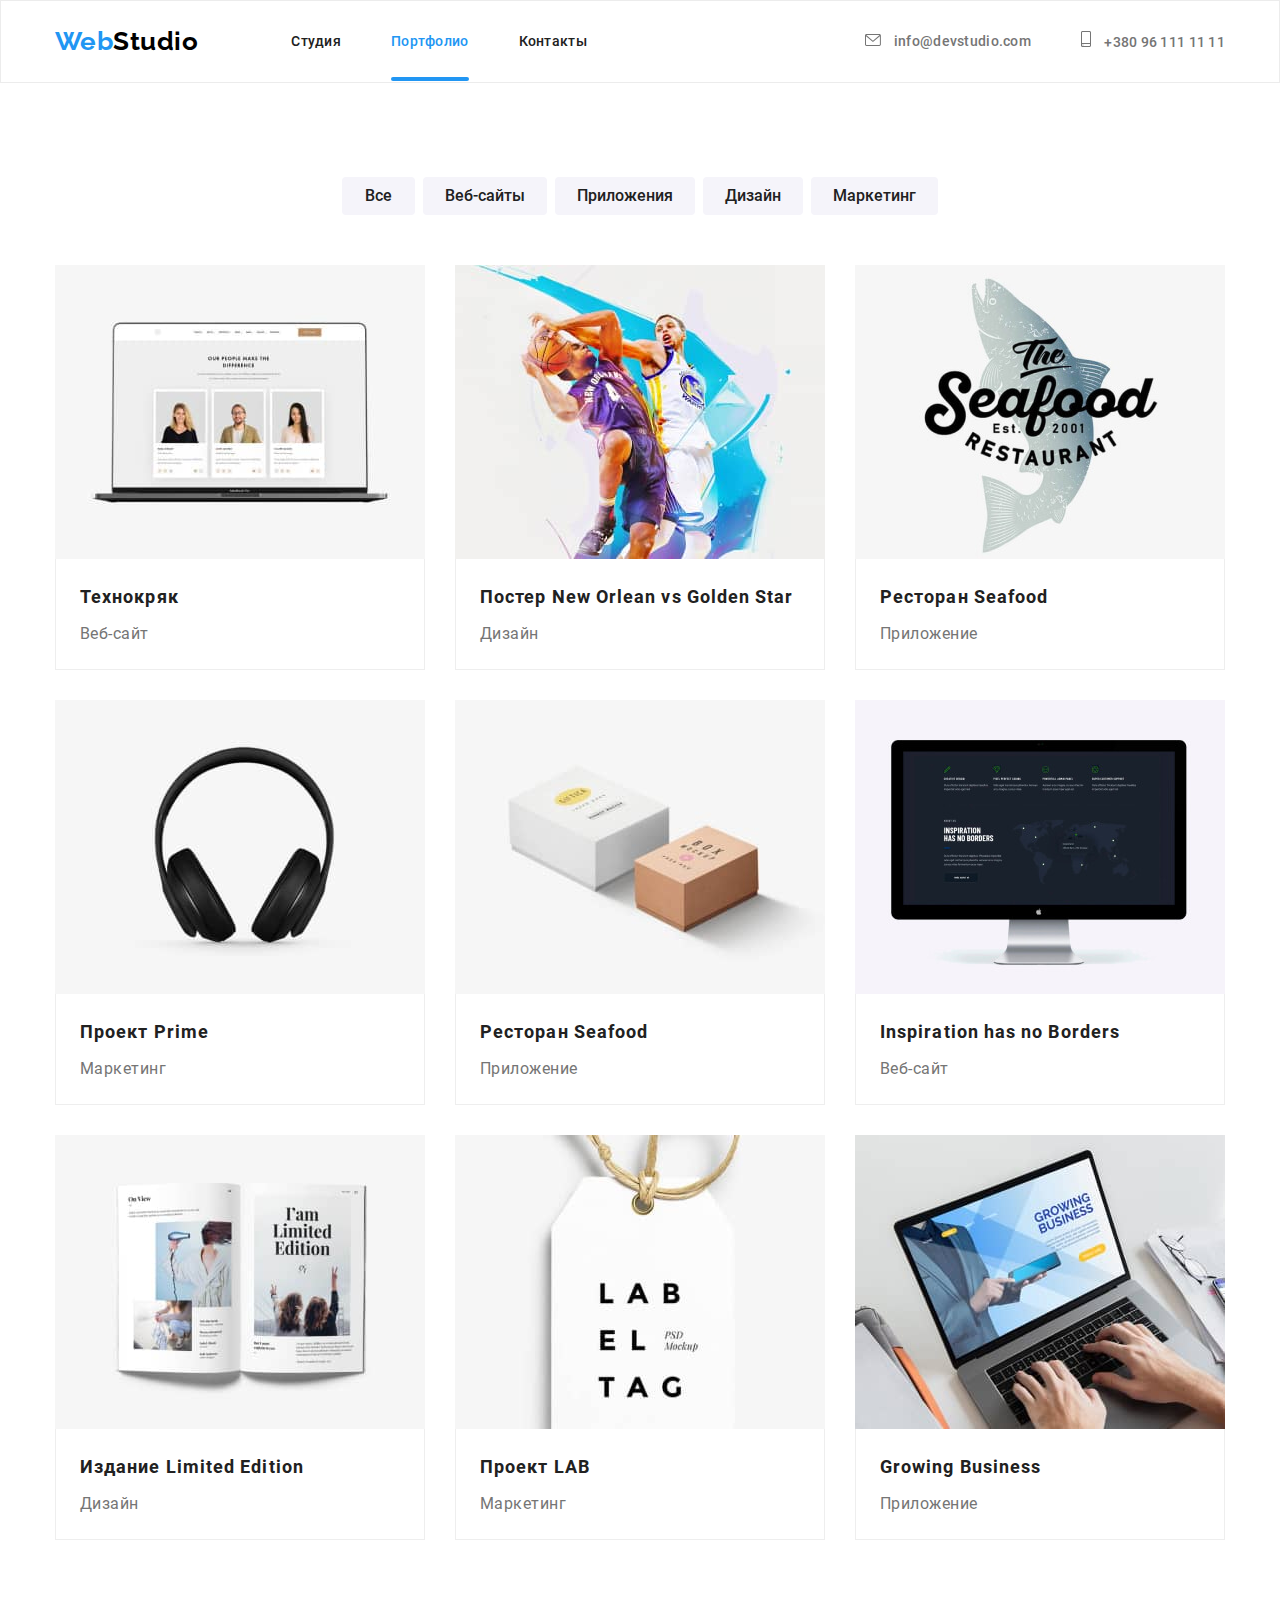
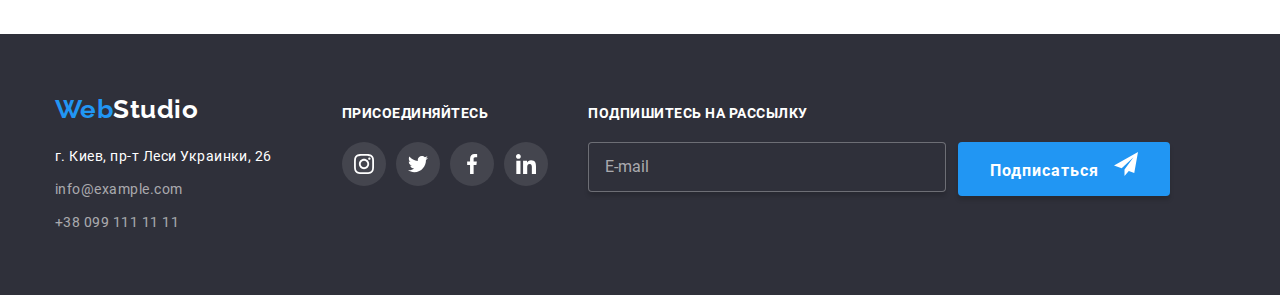
==== commit dae1a188: "добавляет адаптив на страницы" ====
--- a/portfolio.html
+++ b/portfolio.html
@@ -9,7 +9,7 @@
 </head>
 <body>
 <!-- Хедер -->
-<!-- <header class="portfolio">
+<header class="portfolio">
     <div class="portfolio__container container ">
         <nav class="portfolio-nav">
             <a href="./index.html" class="portfolio-logo">Web<span class="portfolio-logo__color">Studio</span></a>
@@ -39,7 +39,7 @@
                     </li>
                 </ul>
     </div>
-</header> -->
+</header>
 <!-- герой -->
 <main>
     <section class="section">
@@ -62,10 +62,12 @@
                                     <source srcset="./images/gallery/crack_1x_tablet.jpg 1x, ./images/gallery/crack_2x_tablet.jpg 2x" media="(min-width: 768px)"/>
                                     <source srcset="./images/gallery/crack_1x_mob.jpg 1x, ./images/gallery/crack_2x_mob.jpg 2x" media="(max-width: 767px)"/>
                                 <img src="./images/gallery/crack_1x_mob.jpg" alt="сайт" width="370" height="294">
-                                </picture>
+                                </picture> 
+
+                                  <p class="overlay-text">Технокряк это современная площадка распространения коронавируса. Компании используют эту платформу для цифрового
+                            шпионажа и атак на защищённые сервера конкурентов.</p>  
+                          
                               
-                              <p class="overlay-text">Технокряк это современная площадка распространения коронавируса. Компании используют эту платформу для цифрового
-                            шпионажа и атак на защищённые сервера конкурентов.</p>  
                             </div>
                             <div class="gallery-info">
                             <h2 class="gallery-info__title">Технокряк</h3>
--- a/css/main.min.css
+++ b/css/main.min.css
@@ -1,2 +1,2 @@
-@font-face{font-family:'Roboto';src:url("../sass/base/fonts/Roboto-Bold.woff2") format("woff2"),url("../sass/base/fonts/Roboto-Bold.woff") format("woff");font-display:auto;font-weight:700;font-style:normal}@font-face{font-family:'Roboto';src:url("../sass/base/fonts/Roboto-Black.woff2") format("woff2"),url("../sass/base/fonts/Roboto-Black.woff") format("woff");font-display:auto;font-weight:900;font-style:normal}@font-face{font-family:'Roboto';src:url("../sass/base/fonts/Roboto-Medium.woff2") format("woff2"),url("../sass/base/fonts/Roboto-Medium.woff") format("woff");font-display:auto;font-weight:500;font-style:normal}@font-face{font-family:'Roboto';src:url("../sass/base/fonts/Roboto-Regular.woff2") format("woff2"),url("../sass/base/fonts/Roboto-Regular.woff") format("woff");font-display:auto;font-weight:400;font-style:normal}@font-face{font-family:'Raleway';src:url("../sass/base/fonts/Raleway-Bold.woff2") format("woff2"),url("../sass/base/fonts/Raleway-Bold.woff") format("woff");font-display:auto;font-weight:700;font-style:normal}/*! modern-normalize v1.1.0 | MIT License | https://github.com/sindresorhus/modern-normalize */*,::before,::after{-webkit-box-sizing:border-box;box-sizing:border-box}html{line-height:1.15;-webkit-text-size-adjust:100%;-moz-tab-size:4;-o-tab-size:4;tab-size:4}body{margin:0;font-family:system-ui,-apple-system,"Segoe UI",Roboto,Helvetica,Arial,sans-serif,"Apple Color Emoji","Segoe UI Emoji"}hr{height:0;color:inherit}abbr[title]{-webkit-text-decoration:underline dotted;text-decoration:underline dotted}b,strong{font-weight:bolder}code,kbd,samp,pre{font-family:ui-monospace, SFMono-Regular, Consolas, 'Liberation Mono', Menlo, monospace;font-size:1em}small{font-size:80%}sub,sup{font-size:75%;line-height:0;position:relative;vertical-align:baseline}sub{bottom:-0.25em}sup{top:-0.5em}table{text-indent:0;border-color:inherit}button,input,optgroup,select,textarea{font-family:inherit;font-size:100%;line-height:1.15;margin:0}button,select{text-transform:none}button,[type='button'],[type='reset'],[type='submit']{-webkit-appearance:button}::-moz-focus-inner{border-style:none;padding:0}:-moz-focusring{outline:1px dotted ButtonText}:-moz-ui-invalid{box-shadow:none}legend{padding:0}progress{vertical-align:baseline}::-webkit-inner-spin-button,::-webkit-outer-spin-button{height:auto}[type='search']{-webkit-appearance:textfield;outline-offset:-2px}::-webkit-search-decoration{-webkit-appearance:none}::-webkit-file-upload-button{-webkit-appearance:button;font:inherit}summary{display:list-item}p,h1,h2,h3,h4,h5,h6{margin:0}ul{list-style:none;margin:0;padding-left:0}img{display:block;max-width:100%;height:auto}body{font-family:'Roboto', sans-serif;color:var(--primary-text-color);letter-spacing:0.03em;line-height:1.14}:root{--primary-text-color: #212121;--secondary-text-color: #757575;--title-text-color: #000000;--accent-color: #2196f3;--primary-white-color: #ffffff;--secondary-darkgray-color: #2f303a;--third-title-color: #f5f4fa;--box-shadow-btn: 0px 4px 4px rgba(0, 0, 0, 0.15);--btn-b-radius: 4px;--temporary-function: 250ms cubic-bezier(0.4, 0, 0.2, 1)}.section__title--visually-hidden{position:absolute;clip:rect(0 0 0 0);width:1px;height:1px;margin:-1px}.header{background-color:var(--primary-white-color);border-bottom:1px solid #ececec}.header__container{display:-webkit-box;display:-ms-flexbox;display:flex;-webkit-box-align:center;-ms-flex-align:center;align-items:center}.page-logo{font-family:'Raleway', sans-serif;font-size:26px;line-height:1.19;color:var(--accent-color);text-decoration:none;margin-right:93px;padding-top:25px;padding-bottom:25px;-webkit-box-align:center;-ms-flex-align:center;align-items:center}.page-logo__color{color:var(--title-text-color)}.nav{display:-webkit-box;display:-ms-flexbox;display:flex;-webkit-box-align:center;-ms-flex-align:center;align-items:center}.site-nav{display:-webkit-box;display:-ms-flexbox;display:flex}.site-nav__link{text-decoration:none;color:var(--primary-text-color);font-weight:500;font-size:14px;letter-spacing:.02em;position:relative;padding-top:32px;padding-bottom:32px;-webkit-transition:color var(--temporary-function);transition:color var(--temporary-function)}.site-nav__link:hover,.site-nav__link:focus{color:var(--accent-color)}.site-nav__item:not(:last-child){margin-right:50px}.current-page::after{position:absolute;content:'';display:block;left:0;bottom:0;width:100%;height:4px;border-radius:2px;background-color:var(--accent-color)}.contacts{display:-webkit-box;display:-ms-flexbox;display:flex;margin-left:auto;-webkit-box-align:center;-ms-flex-align:center;align-items:center}.contacts__link{text-decoration:none;color:var(--secondary-text-color);font-weight:500;font-size:14px;letter-spacing:.02em;padding:32px 0px 32px 0px;display:-webkit-inline-box;display:-ms-inline-flexbox;display:inline-flex;-ms-flex-item-align:start;align-self:start;-webkit-box-pack:center;-ms-flex-pack:center;justify-content:center;-webkit-box-align:center;-ms-flex-align:center;align-items:center;-webkit-transition:color var(--temporary-function);transition:color var(--temporary-function)}.contacts__mail{margin-right:10px;width:16px;height:12px;fill:currentColor}.contacts__tel{margin-right:10px;width:10px;height:16px;fill:currentColor}.contacts__link:hover,.contacts__link:focus{color:var(--accent-color)}.contacts__item:not(:first-child){margin-left:50px}.container{margin:0 auto;padding:0 15px}@media screen and (min-width: 480px){.container{width:480px}}@media screen and (min-width: 768px){.container{width:768px}}@media screen and (min-width: 1200px){.container{width:1200px}}.hero{max-width:1600px;margin-left:auto;margin-right:auto;background-image:-webkit-gradient(linear, left top, left bottom, from(rgba(47,48,58,0.4)), to(rgba(47,48,58,0.4))),url("../images/bg/bg_mob_1x.jpg");background-image:linear-gradient(rgba(47,48,58,0.4), rgba(47,48,58,0.4)),url("../images/bg/bg_mob_1x.jpg");background-repeat:no-repeat;background-position:center;background-size:cover;background-color:var(--secondary-darkgray-color);text-align:center}@media screen and (max-width: 480px){.hero{padding:118px 0;min-height:400px}}@media (min-device-pixel-ratio: 2), (-webkit-min-device-pixel-ratio: 2), (min-resolution: 192dpi), (min-resolution: 2dppx){.hero .hero{background-image:url("../images/bg/bg_mob_2x.jpg")}}@media (min-width: 481px) and (max-width: 767px){.hero{background-image:-webkit-gradient(linear, left top, left bottom, from(rgba(47,48,58,0.4)), to(rgba(47,48,58,0.4))),url("../images/bg/bg_tablet_1x.jpg");background-image:linear-gradient(rgba(47,48,58,0.4), rgba(47,48,58,0.4)),url("../images/bg/bg_tablet_1x.jpg");padding:118px 0;min-height:400px}}@media (min-width: 481px) and (max-width: 767px) and (min-device-pixel-ratio: 2), (min-width: 481px) and (max-width: 767px) and (-webkit-min-device-pixel-ratio: 2), (min-width: 481px) and (max-width: 767px) and (min-resolution: 192dpi), (min-width: 481px) and (max-width: 767px) and (min-resolution: 2dppx){.hero{background-image:url("../images/bg/bg_tablet_2x.jpg")}}@media screen and (min-width: 768px){.hero{background-image:-webkit-gradient(linear, left top, left bottom, from(rgba(47,48,58,0.4)), to(rgba(47,48,58,0.4))),url("../images/bg/bg_desktop_1x.jpg");background-image:linear-gradient(rgba(47,48,58,0.4), rgba(47,48,58,0.4)),url("../images/bg/bg_desktop_1x.jpg");padding:118px 0;min-height:400px}}@media screen and (min-width: 768px) and (min-device-pixel-ratio: 2), screen and (min-width: 768px) and (-webkit-min-device-pixel-ratio: 2), screen and (min-width: 768px) and (min-resolution: 192dpi), screen and (min-width: 768px) and (min-resolution: 2dppx){.hero{background-image:url("../images/bg/bg_desktop_2x.jpg")}}@media screen and (min-width: 1200px){.hero{padding:200px 0;min-height:600px}}.hero__title{color:var(--primary-white-color);font-weight:900;font-size:44px;letter-spacing:.06em;line-height:1.36;text-align:center;text-transform:uppercase;margin-bottom:30px;margin-left:auto;margin-right:auto}@media screen and (max-width: 480px){.hero__title{font-weight:900;font-size:26px;letter-spacing:.06em;max-width:360px}}@media (min-width: 481px) and (max-width: 767px){.hero__title{font-weight:900;font-size:26px;letter-spacing:.06em;max-width:360px}}@media screen and (min-width: 768px){.hero__title{font-weight:900;font-size:44px;letter-spacing:.06em;max-width:690px}}.hero__button{cursor:pointer;color:var(--primary-white-color);background-color:var(--accent-color)}.btn{font-style:inherit;font-weight:700;font-size:16px;letter-spacing:.06em;line-height:1.87;-webkit-box-shadow:var(--box-shadow-btn);box-shadow:var(--box-shadow-btn);border-radius:var(--btn-b-radius);border:0;padding:10px 32px;min-width:200px}.backdrop{position:fixed;top:0;left:0;width:100%;height:100%;background-color:rgba(0,0,0,0.2);opacity:1;-webkit-transition:opacity var(----temporary-function),visibility var(----temporary-function);transition:opacity var(----temporary-function),visibility var(----temporary-function)}.backdrop.is-hidden{visibility:hidden;opacity:0;pointer-events:none}.modal{position:absolute;top:50%;left:50%;min-width:528px;min-height:581px;background-color:var(--primary-white-color);-webkit-transform:translate(-50%, -50%) scale(1);transform:translate(-50%, -50%) scale(1);-webkit-transition:opacity var(----temporary-function),-webkit-transform var(----temporary-function);transition:opacity var(----temporary-function),-webkit-transform var(----temporary-function);transition:transform var(----temporary-function),opacity var(----temporary-function);transition:transform var(----temporary-function),opacity var(----temporary-function),-webkit-transform var(----temporary-function)}.backdrop.is-hidden .modal{opacity:0;-webkit-transform:translate(-50%, -50%) scale(0.1);transform:translate(-50%, -50%) scale(0.1)}.modal__icon{fill:#000000;-webkit-transition:fill var(--temporary-function);transition:fill var(--temporary-function)}.modal__button{position:absolute;top:8px;right:8px;width:30px;height:30px;cursor:pointer;display:-webkit-box;display:-ms-flexbox;display:flex;-webkit-box-align:center;-ms-flex-align:center;align-items:center;-webkit-box-pack:center;-ms-flex-pack:center;justify-content:center;border:1px solid rgba(136,90,90,0.1);border-radius:50%;background-color:var(--primary-white-color)}.modal__button:hover .modal__icon{fill:var(--accent-color)}.section{padding-top:60px;padding-bottom:60px}@media screen and (min-width: 1200px){.section{padding-top:94px;padding-bottom:94px}}.section__activity{display:none}@media screen and (min-width: 1200px){.section__activity{display:-webkit-box;display:-ms-flexbox;display:flex}}.section__title{font-weight:700;font-size:36px;letter-spacing:0.03em;line-height:1.16;text-align:center;margin-bottom:50px}@media screen and (min-width: 768px) and (max-width: 1199px){.advantage-list{display:-webkit-box;display:-ms-flexbox;display:flex;-ms-flex-wrap:wrap;flex-wrap:wrap;margin:-15px}}@media screen and (min-width: 1200px){.advantage-list{display:-webkit-box;display:-ms-flexbox;display:flex}}@media screen and (min-width: 1200px){.advantage-list__item{width:270px}.advantage-list__item:not(:last-child){margin-right:30px}}@media screen and (min-width: 768px) and (max-width: 1199px){.advantage-list__item{width:calc((100% - 4 * 15px) / 2);margin:15px;width:354px}}@media screen and (max-width: 768px){.advantage-list__item:not(:last-child){margin-bottom:30px}}@media screen and (min-width: 1200px){.advantage-list__item:not(:last-child){margin-right:30px}}.advantage-list__icon{display:-webkit-box;display:-ms-flexbox;display:flex;-webkit-box-align:center;-ms-flex-align:center;align-items:center;-webkit-box-pack:center;-ms-flex-pack:center;justify-content:center;height:120px;width:100%;margin-bottom:30px;background-color:#f5f4fa;border-radius:4px}.advantage-list__heading{font-weight:700;font-size:14px;text-transform:uppercase;color:var(--primary-text-color);margin-bottom:10px}@media screen and (max-width: 767px){.advantage-list__heading{text-align:center}}.advantage-list__paragraph{font-size:14px;line-height:1.71;color:var(--secondary-text-color);width:100%}.activity{display:-webkit-box;display:-ms-flexbox;display:flex}.activity__item:not(:last-child){margin-right:30px}.activity__container{position:relative}.activity__text{position:absolute;width:100%;height:70px;bottom:0;padding-top:27px;padding-bottom:27px;font-weight:700;text-align:center;text-transform:uppercase;color:var(--primary-white-color);background-color:rgba(47,48,58,0.8)}.section__team{background-color:var(--third-title-color)}.team-cards{list-style:none;padding:0;margin:0}@media screen and (max-width: 767px){.team-cards{max-width:450px;width:100%}.team-cards:not(:last-child){margin-bottom:30px}}@media (min-width: 768px) and (max-width: 1199px){.team-cards{display:-webkit-box;display:-ms-flexbox;display:flex;-ms-flex-wrap:wrap;flex-wrap:wrap;margin:-15px}}@media screen and (min-width: 1200px){.team-cards{display:-webkit-box;display:-ms-flexbox;display:flex;-ms-flex-wrap:nowrap;flex-wrap:nowrap;margin-top:-30px}}.team-cards__item{background-color:var(--primary-white-color);-webkit-box-shadow:0px 1px 3px rgba(0,0,0,0.12),0px 1px 1px rgba(0,0,0,0.14),0px 2px 1px rgba(0,0,0,0.2);box-shadow:0px 1px 3px rgba(0,0,0,0.12),0px 1px 1px rgba(0,0,0,0.14),0px 2px 1px rgba(0,0,0,0.2);border-radius:0px 0px 4px 4px}@media screen and (max-width: 767px){.team-cards__item{max-width:450px;width:100%}.team-cards__item:not(:last-child){margin-bottom:30px}}@media screen and (min-width: 768px) and (max-width: 1199px){.team-cards__item{width:calc((100% - 2 * 15px) / 2);width:354px;margin:15px}}@media screen and (min-width: 1200px){.team-cards__item{width:270px}.team-cards__item:not(:last-child){margin-right:30px}}.team-cards__img{margin-top:0;width:100%;height:auto}@media screen and (min-width: 480px){.team-cards__img{height:460px}}@media screen and (min-width: 768px) and (max-width: 1199px){.team-cards__img{height:374px;-o-object-fit:cover;object-fit:cover}}@media screen and (min-width: 1200px){.team-cards__img{height:260px}}.card-content{padding:30px 0}@media screen and (max-width: 1199px){.card-content{padding-bottom:24px}}.card-content__title{margin-top:0;font-weight:500;font-size:16px;line-height:1.18;text-align:center;color:var(--title-text-color);margin-bottom:10px}.card-content__text{color:var(--secondary-text-color);font-weight:500;font-size:16px;line-height:1.18;text-align:center;margin-bottom:16px;margin-top:0}.social-block{display:-webkit-box;display:-ms-flexbox;display:flex;-webkit-box-pack:center;-ms-flex-pack:center;justify-content:center}.social-block__item{width:44px;height:44px}.social-block__item+.social-block__item{margin-left:10px}.social-block__icon{width:20px;height:20px;fill:#afb1b8;-webkit-transition:fill var(--temporary-function);transition:fill var(--temporary-function)}.social-block__link{width:100%;height:100%;display:block;border-radius:50%;display:-webkit-box;display:-ms-flexbox;display:flex;-webkit-box-align:center;-ms-flex-align:center;align-items:center;-webkit-box-pack:center;-ms-flex-pack:center;justify-content:center;background-color:#ffffff;-webkit-transition:background-color var(--temporary-function);transition:background-color var(--temporary-function)}.social-block__link:hover,.social-block__link:focus{background-color:var(--accent-color)}.social-block__link:hover:hover .social-block__icon,.social-block__link:hover:focus .social-block__icon,.social-block__link:focus:hover .social-block__icon,.social-block__link:focus:focus .social-block__icon{fill:var(--primary-white-color)}.companies-list{display:-webkit-box;display:-ms-flexbox;display:flex;-ms-flex-wrap:wrap;flex-wrap:wrap;-webkit-box-pack:center;-ms-flex-pack:center;justify-content:center}@media screen and (min-width: 768px){.companies-list{-ms-flex-wrap:wrap;flex-wrap:wrap;-webkit-box-pack:center;-ms-flex-pack:center;justify-content:center}}@media screen and (max-width: 1199px){.companies-list{margin:-15px}}@media screen and (min-width: 1200px){.companies-list{-ms-flex-wrap:wrap;flex-wrap:wrap;-webkit-box-pack:center;-ms-flex-pack:center;justify-content:center}}.companies-list__item{height:92px}@media screen and (max-width: 767px){.companies-list__item{width:calc((100% - 4 * 15px) / 2);max-width:210px;margin:15px}}@media screen and (min-width: 768px) and (max-width: 1199px){.companies-list__item{width:calc((100% - 6 * 15px) / 3);max-width:226px;margin:15px}}@media screen and (min-width: 1200px){.companies-list__item{max-width:170px}}@media screen and (min-width: 1200px){.companies-list__item:not(:last-child){margin-right:30px}}.companies-list__link{display:-webkit-box;display:-ms-flexbox;display:flex;-webkit-box-pack:center;-ms-flex-pack:center;justify-content:center;-webkit-box-align:center;-ms-flex-align:center;align-items:center;max-width:210px;height:92px;border:1px solid #afb1b8;border-radius:4px;display:flex;align-items:center;justify-content:center;background-color:#ffffff;-webkit-transition:border-color var(--temporary-function);transition:border-color var(--temporary-function)}@media screen and (min-width: 768px){.companies-list__link{max-width:226px;height:92px}}@media screen and (min-width: 1200px){.companies-list__link{width:170px;height:92px}}.companies-list__link:hover,.companies-list__link:focus{border-color:var(--accent-color)}.companies-list__icon{fill:#afb1b8;-webkit-transition:fill var(--temporary-function);transition:fill var(--temporary-function)}.companies-list__link:hover .companies-list__icon,.companies-list__link:focus .companies-list__icon{fill:var(--accent-color)}.footer{background-color:var(--secondary-darkgray-color);padding-left:15px;padding-right:15px}.footer-container{padding:60px 0;display:-webkit-box;display:-ms-flexbox;display:flex}@media screen and (max-width: 767px){.footer-container{-webkit-box-orient:vertical;-webkit-box-direction:normal;-ms-flex-direction:column;flex-direction:column;-webkit-box-align:center;-ms-flex-align:center;align-items:center}}@media screen and (min-width: 768px) and (max-width: 1199px){.footer-container{-webkit-box-orient:vertical;-webkit-box-direction:normal;-ms-flex-direction:column;flex-direction:column;-webkit-box-align:center;-ms-flex-align:center;align-items:center}}@media screen and (min-width: 1200px){.footer-container{-webkit-box-align:baseline;-ms-flex-align:baseline;align-items:baseline;padding-left:15px}}.footer-box{display:-webkit-box;display:-ms-flexbox;display:flex}@media screen and (max-width: 767px){.footer-box{-webkit-box-orient:vertical;-webkit-box-direction:normal;-ms-flex-direction:column;flex-direction:column;-webkit-box-align:center;-ms-flex-align:center;align-items:center}}@media screen and (min-width: 768px) and (max-width: 1199px){.footer-box{-webkit-box-align:baseline;-ms-flex-align:baseline;align-items:baseline;margin-bottom:60px}}@media screen and (min-width: 1200px){.footer-box{-webkit-box-align:baseline;-ms-flex-align:baseline;align-items:baseline}}.footer-logo{font-family:'Raleway', sans-serif;font-size:26px;line-height:1.19;color:var(--accent-color);text-decoration:none}.logo{color:var(--primary-white-color)}@media screen and (max-width: 767px){.address{display:-webkit-box;display:-ms-flexbox;display:flex;-webkit-box-orient:vertical;-webkit-box-direction:normal;-ms-flex-direction:column;flex-direction:column;-webkit-box-align:center;-ms-flex-align:center;align-items:center;margin-bottom:60px}}@media screen and (min-width: 768px) and (max-width: 1199px){.address{display:-webkit-box;display:-ms-flexbox;display:flex;-webkit-box-orient:vertical;-webkit-box-direction:normal;-ms-flex-direction:column;flex-direction:column;-webkit-box-align:center;-ms-flex-align:center;align-items:center;text-align:center;margin-right:165px}}@media screen and (min-width: 1200px){.address{margin-right:70px}}.footer-address{font-style:normal;margin-top:20px}@media screen and (max-width: 767px){.footer-address__list{display:-webkit-box;display:-ms-flexbox;display:flex;-webkit-box-orient:vertical;-webkit-box-direction:normal;-ms-flex-direction:column;flex-direction:column;-webkit-box-align:center;-ms-flex-align:center;align-items:center}}.footer-address__item{font-size:14px;line-height:1.71}.item__space:not(:last-child){margin-bottom:9px}.footer-address__items{color:var(--primary-white-color);text-decoration:none}.footer-address__contact{font-size:14px;line-height:1.71;color:rgba(255,255,255,0.6);text-decoration:none;-webkit-transition:color var(--temporary-function);transition:color var(--temporary-function)}.footer-address__contact:hover,.footer-address__contact:focus{color:var(--accent-color)}.footer-address__list .footer-address__items,.footer-address__list .footer-address__contact{display:block}@media screen and (max-width: 767px){.join{text-align:center;margin-bottom:60px}}@media screen and (min-width: 768px) and (max-width: 1199px){.join{display:-webkit-box;display:-ms-flexbox;display:flex;-webkit-box-orient:vertical;-webkit-box-direction:normal;-ms-flex-direction:column;flex-direction:column;text-align:center}}.join__header{display:inline-block;margin-bottom:20px;font-weight:700;font-size:14px;text-transform:uppercase;color:var(--primary-white-color)}.join__list{display:-webkit-box;display:-ms-flexbox;display:flex}.join__item{width:44px;height:44px}.join__item+.join__item{margin-left:10px}.join__link{width:100%;height:100%;display:block;border-radius:50%;display:-webkit-box;display:-ms-flexbox;display:flex;-webkit-box-align:center;-ms-flex-align:center;align-items:center;-webkit-box-pack:center;-ms-flex-pack:center;justify-content:center;background-color:rgba(255,255,255,0.1);-webkit-transition:background-color var(--temporary-function);transition:background-color var(--temporary-function)}.join__link:hover,.join__link:focus{background-color:var(--accent-color)}.join__icon{width:20px;height:20px;fill:var(--primary-white-color)}@media screen and (max-width: 767px){.subscribe{width:100%;text-align:center}}@media screen and (min-width: 768px) and (max-width: 1199px){.subscribe{display:-webkit-box;display:-ms-flexbox;display:flex;-webkit-box-orient:vertical;-webkit-box-direction:normal;-ms-flex-direction:column;flex-direction:column;text-align:center}}@media screen and (min-width: 1200px){.subscribe{margin-left:auto}}@media screen and (min-width: 1200px){.subscribe__container{display:-webkit-box;display:-ms-flexbox;display:flex;-webkit-box-orient:horizontal;-webkit-box-direction:normal;-ms-flex-direction:row;flex-direction:row;margin-right:70px}}.subscribe__header{text-align:center;margin-bottom:20px;font-weight:700;font-size:14px;text-transform:uppercase;color:var(--primary-white-color)}@media screen and (min-width: 1200px){.subscribe__header{display:inline-block}}.subscribe__button{margin-right:auto;margin-left:auto;-webkit-box-align:center;-ms-flex-align:center;align-items:center;font-style:inherit;font-weight:700;font-size:16px;letter-spacing:.06em;line-height:1.87;-webkit-box-shadow:var(--box-shadow-btn);box-shadow:var(--box-shadow-btn);border-radius:4px;border:0;padding:10px 32px;min-width:200px;cursor:pointer;color:var(--primary-white-color);background-color:var(--accent-color)}@media screen and (min-width: 768px) and (max-width: 1199px){.subscribe__button{display:-webkit-box;display:-ms-flexbox;display:flex;-webkit-box-align:center;-ms-flex-align:center;align-items:center}}@media (min-width: 1200px){.subscribe__button{margin-left:12px}}.subscribe__input{padding:15px 0px 15px 16px;border:1px solid rgba(255,255,255,0.3);border-radius:var(--btn-b-radius);-webkit-box-shadow:var(--box-shadow-btn);box-shadow:var(--box-shadow-btn);background-color:var(--secondary-darkgray-color);color:var(--primary-white-color)}@media screen and (max-width: 767px){.subscribe__input{display:block;width:100%;margin-bottom:20px}}@media screen and (min-width: 768px) and (max-width: 1199px){.subscribe__input{display:block;width:450px;margin-bottom:20px}}@media screen and (min-width: 1200px){.subscribe__input{width:358px}}.subscribe__icon{margin-left:10px;width:24px;height:24px;fill:var(--primary-white-color)}input::-webkit-input-placeholder{font-weight:400;font-size:16px;color:rgba(255,255,255,0.6)}input:-ms-input-placeholder{font-weight:400;font-size:16px;color:rgba(255,255,255,0.6)}input::-ms-input-placeholder{font-weight:400;font-size:16px;color:rgba(255,255,255,0.6)}input::placeholder{font-weight:400;font-size:16px;color:rgba(255,255,255,0.6)}.form{display:-webkit-box;display:-ms-flexbox;display:flex;-webkit-box-orient:vertical;-webkit-box-direction:normal;-ms-flex-direction:column;flex-direction:column;-webkit-box-align:center;-ms-flex-align:center;align-items:center;width:100%;height:100%;margin:0;padding:40px}.form-header{font-weight:700;font-size:20px;text-align:center;color:var(--primary-text-color);margin-bottom:12px}.form-field{position:relative;display:-webkit-box;display:-ms-flexbox;display:flex;-webkit-box-orient:vertical;-webkit-box-direction:normal;-ms-flex-direction:column;flex-direction:column;width:100%;margin-bottom:10px}.form-field__label{font-weight:400;font-size:12px;line-height:1.17;letter-spacing:0.01em;color:var(--secondary-text-color);margin-bottom:4px}.form-field__input{font-size:12px;line-height:1.17;letter-spacing:0.01em;color:var(--secondary-text-color);border:1px solid rgba(33,33,33,0.2);border-radius:4px;outline:none;cursor:pointer;padding:12px 12px 12px 42px}.form-field__input:focus{border-color:var(--accent-color)}.form-field__icon{position:absolute;bottom:11px;left:12px;fill:var(--primary-text-color);-webkit-transition:fill var(----temporary-function);transition:fill var(----temporary-function)}.form-field__input:focus+.form-field__icon{fill:var(--accent-color)}.text{position:relative;display:-webkit-box;display:-ms-flexbox;display:flex;width:100%;-webkit-box-orient:vertical;-webkit-box-direction:normal;-ms-flex-direction:column;flex-direction:column;margin-bottom:20px}.text__comment{padding:12px 16px;resize:none;font-size:12px;line-height:1.17;letter-spacing:0.01em;border:1px solid rgba(33,33,33,0.2);border-radius:4px;outline:none;cursor:pointer;color:var(--secondary-text-color);-webkit-transition:border-color var(----temporary-function);transition:border-color var(----temporary-function)}.text__comment:focus{border-color:var(--accent-color)}.text__comment::-webkit-input-placeholder{font-size:12px;line-height:1.17;letter-spacing:0.01em;color:rgba 117,117,117,0.5;-webkit-transition:color var(--temporary-function);transition:color var(--temporary-function)}.text__comment:-ms-input-placeholder{font-size:12px;line-height:1.17;letter-spacing:0.01em;color:rgba 117,117,117,0.5;-webkit-transition:color var(--temporary-function);transition:color var(--temporary-function)}.text__comment::-ms-input-placeholder{font-size:12px;line-height:1.17;letter-spacing:0.01em;color:rgba 117,117,117,0.5;-webkit-transition:color var(--temporary-function);transition:color var(--temporary-function)}.text__comment::placeholder{font-size:12px;line-height:1.17;letter-spacing:0.01em;color:rgba 117,117,117,0.5;-webkit-transition:color var(--temporary-function);transition:color var(--temporary-function)}.text__comment:focus::-webkit-input-placeholder{color:var(--accent-color)}.text__comment:focus:-ms-input-placeholder{color:var(--accent-color)}.text__comment:focus::-ms-input-placeholder{color:var(--accent-color)}.text__comment:focus::placeholder{color:var(--accent-color)}.checkbox{cursor:pointer;display:-webkit-box;display:-ms-flexbox;display:flex;-webkit-box-pack:center;-ms-flex-pack:center;justify-content:center;-webkit-box-align:center;-ms-flex-align:center;align-items:center;line-height:1.71;font-size:14px;font-weight:400;color:var(--secondary-text-color);margin-bottom:30px}.checkbox__input{-webkit-appearance:none;-moz-appearance:none;appearance:none}.checkbox__link{font-size:14px;line-height:1.71;margin-left:3px;color:var(--accent-color);display:inline-block;margin-left:3px}.checkbox__span{display:-webkit-box;display:-ms-flexbox;display:flex;-webkit-box-align:center;-ms-flex-align:center;align-items:center;-webkit-box-pack:center;-ms-flex-pack:center;justify-content:center;width:16px;height:15px;margin-right:7px;border:2px solid #2a2a2a;border-radius:2px;padding:0}.checkbox__input:checked+.checkbox__span{background-color:var(--accent-color);border-color:var(--accent-color)}.checkbox__icon{width:16px;height:15px}.checkbox__button{font-style:inherit;font-weight:700;font-size:16px;letter-spacing:.06em;line-height:1.87;-webkit-box-shadow:var(--box-shadow-btn);box-shadow:var(--box-shadow-btn);border-radius:var(--btn-b-radius);border:0;padding:10px 55px;min-width:200px;cursor:pointer;color:var(--primary-white-color);background-color:var(--accent-color);-webkit-transition:background-color var(--temporary-function);transition:background-color var(--temporary-function)}.checkbox__button:hover{background-color:#188ce8}.portfolio{background-color:var(--primary-white-color);border:1px solid #ececec}.portfolio__container{display:-webkit-box;display:-ms-flexbox;display:flex;-webkit-box-align:center;-ms-flex-align:center;align-items:center}.portfolio-nav{display:-webkit-box;display:-ms-flexbox;display:flex;-webkit-box-align:center;-ms-flex-align:center;align-items:center}.portfolio-logo{font-family:'Raleway', sans-serif;font-size:26px;line-height:1.19;color:var(--accent-color);text-decoration:none;margin-right:93px;padding-top:25px;padding-bottom:25px;-webkit-box-align:center;-ms-flex-align:center;align-items:center}.portfolio-logo__color{color:var(--title-text-color)}.portfolio-list{display:-webkit-box;display:-ms-flexbox;display:flex}.portfolio-list__link{color:var(--primary-text-color);font-weight:500;font-size:14px;letter-spacing:.02em;text-decoration:none;position:relative;padding-top:32px;padding-bottom:32px;-webkit-transition:color var(--temporary-function);transition:color var(--temporary-function)}.portfolio-list__link:hover,.portfolio-list__link:focus{color:var(--accent-color)}.current-page{color:var(--accent-color)}.portfolio-list__item:not(:last-child){margin-right:50px}.filter{text-decoration:none;display:-webkit-box;display:-ms-flexbox;display:flex;-webkit-box-pack:center;-ms-flex-pack:center;justify-content:center;margin-bottom:34px}.filter__item:not(:last-child){margin-right:8px}.filter__button{cursor:pointer;color:var(--primary-text-color);background-color:var(--third-title-color);-webkit-transition:background-color var(--temporary-function),color var(--temporary-function),-webkit-box-shadow var(--temporary-function);transition:background-color var(--temporary-function),color var(--temporary-function),-webkit-box-shadow var(--temporary-function);transition:background-color var(--temporary-function),color var(--temporary-function),box-shadow var(--temporary-function);transition:background-color var(--temporary-function),color var(--temporary-function),box-shadow var(--temporary-function),-webkit-box-shadow var(--temporary-function)}.filter__button:hover,.filter__button:focus{background-color:var(--accent-color);color:var(--primary-white-color);-webkit-box-shadow:0px 4px 4px rgba(0,0,0,0.25);box-shadow:0px 4px 4px rgba(0,0,0,0.25)}.filter__btn{font-style:inherit;font-weight:500;font-size:16px;line-height:1.62;text-align:center;border-radius:var(--btn-b-radius);border:0;padding:6px 22px;min-width:73px}.gallery-list{display:-webkit-box;display:-ms-flexbox;display:flex;-ms-flex-wrap:wrap;flex-wrap:wrap;margin-right:auto;margin-left:auto}@media screen and (min-width: 768px){.gallery-list{margin-top:-30px;margin-left:-30px}}.gallery-list .gallery-list__item{width:100%}@media screen and (max-width: 767px){.gallery-list .gallery-list__item:not(:last-child){margin-bottom:30px}}@media screen and (min-width: 768px){.gallery-list .gallery-list__item{-ms-flex-preferred-size:calc(100% / 2 - 30px);flex-basis:calc(100% / 2 - 30px);margin-top:30px;margin-left:30px}}@media screen and (min-width: 1200px){.gallery-list .gallery-list__item{-ms-flex-preferred-size:calc(100% / 3 - 30px);flex-basis:calc(100% / 3 - 30px);margin-top:30px;margin-left:30px}}.gallery-list__link{display:block;height:100%;text-decoration:none;-webkit-transition:-webkit-box-shadow var(--temporary-function);transition:-webkit-box-shadow var(--temporary-function);transition:box-shadow var(--temporary-function);transition:box-shadow var(--temporary-function), -webkit-box-shadow var(--temporary-function)}.gallery-list__link:hover,.gallery-list__link:focus{-webkit-box-shadow:0px 1px 1px rgba(0,0,0,0.12),0px 4px 4px rgba(0,0,0,0.06),1px 4px 6px rgba(0,0,0,0.16);box-shadow:0px 1px 1px rgba(0,0,0,0.12),0px 4px 4px rgba(0,0,0,0.06),1px 4px 6px rgba(0,0,0,0.16)}.overlay-text{position:absolute;width:100%;height:100%;top:0;left:0;padding:77px 24px;font-weight:400;font-size:18px;line-height:1.55;color:var(--primary-white-color);background-color:rgba(33,150,243,0.9);-webkit-transform:translateY(101%);transform:translateY(101%);-webkit-transition:-webkit-transform var(--temporary-function);transition:-webkit-transform var(--temporary-function);transition:transform var(--temporary-function);transition:transform var(--temporary-function), -webkit-transform var(--temporary-function)}@media screen and (min-width: 768px){.overlay-text{padding:49px 24px}}@media screen and (min-width: 1200px){.overlay-text{padding:63px 23px}}.gallery-list__item:hover .overlay-text{-webkit-transform:translateY(0);transform:translateY(0)}.gallery-list__link:focus .overlay-text{-webkit-transform:translateY(0);transform:translateY(0);opacity:0.9}.gallery-info{padding:20px 24px;border-right:1px solid #eeeeee;border-bottom:1px solid #eeeeee;border-left:1px solid #eeeeee}.gallery-info__title{font-weight:700;font-size:18px;letter-spacing:.06em;line-height:2;color:var(--primary-text-color);margin-bottom:4px}.gallery-info__text{font-weight:400;font-size:16px;line-height:30px;color:var(--secondary-text-color)}.gallery-container{position:relative;overflow:hidden}
+@font-face{font-family:'Roboto';src:url("../sass/base/fonts/Roboto-Bold.woff2") format("woff2"),url("../sass/base/fonts/Roboto-Bold.woff") format("woff");font-display:auto;font-weight:700;font-style:normal}@font-face{font-family:'Roboto';src:url("../sass/base/fonts/Roboto-Black.woff2") format("woff2"),url("../sass/base/fonts/Roboto-Black.woff") format("woff");font-display:auto;font-weight:900;font-style:normal}@font-face{font-family:'Roboto';src:url("../sass/base/fonts/Roboto-Medium.woff2") format("woff2"),url("../sass/base/fonts/Roboto-Medium.woff") format("woff");font-display:auto;font-weight:500;font-style:normal}@font-face{font-family:'Roboto';src:url("../sass/base/fonts/Roboto-Regular.woff2") format("woff2"),url("../sass/base/fonts/Roboto-Regular.woff") format("woff");font-display:auto;font-weight:400;font-style:normal}@font-face{font-family:'Raleway';src:url("../sass/base/fonts/Raleway-Bold.woff2") format("woff2"),url("../sass/base/fonts/Raleway-Bold.woff") format("woff");font-display:auto;font-weight:700;font-style:normal}/*! modern-normalize v1.1.0 | MIT License | https://github.com/sindresorhus/modern-normalize */*,::before,::after{-webkit-box-sizing:border-box;box-sizing:border-box}html{line-height:1.15;-webkit-text-size-adjust:100%;-moz-tab-size:4;-o-tab-size:4;tab-size:4}body{margin:0;font-family:system-ui,-apple-system,"Segoe UI",Roboto,Helvetica,Arial,sans-serif,"Apple Color Emoji","Segoe UI Emoji"}hr{height:0;color:inherit}abbr[title]{-webkit-text-decoration:underline dotted;text-decoration:underline dotted}b,strong{font-weight:bolder}code,kbd,samp,pre{font-family:ui-monospace, SFMono-Regular, Consolas, 'Liberation Mono', Menlo, monospace;font-size:1em}small{font-size:80%}sub,sup{font-size:75%;line-height:0;position:relative;vertical-align:baseline}sub{bottom:-0.25em}sup{top:-0.5em}table{text-indent:0;border-color:inherit}button,input,optgroup,select,textarea{font-family:inherit;font-size:100%;line-height:1.15;margin:0}button,select{text-transform:none}button,[type='button'],[type='reset'],[type='submit']{-webkit-appearance:button}::-moz-focus-inner{border-style:none;padding:0}:-moz-focusring{outline:1px dotted ButtonText}:-moz-ui-invalid{box-shadow:none}legend{padding:0}progress{vertical-align:baseline}::-webkit-inner-spin-button,::-webkit-outer-spin-button{height:auto}[type='search']{-webkit-appearance:textfield;outline-offset:-2px}::-webkit-search-decoration{-webkit-appearance:none}::-webkit-file-upload-button{-webkit-appearance:button;font:inherit}summary{display:list-item}p,h1,h2,h3,h4,h5,h6{margin:0}ul{list-style:none;margin:0;padding-left:0}img{display:block;max-width:100%;height:auto}body{font-family:'Roboto', sans-serif;color:var(--primary-text-color);letter-spacing:0.03em;line-height:1.14}a{text-decoration:none}:root{--primary-text-color: #212121;--secondary-text-color: #757575;--title-text-color: #000000;--accent-color: #2196f3;--primary-white-color: #ffffff;--secondary-darkgray-color: #2f303a;--third-title-color: #f5f4fa;--box-shadow-btn: 0px 4px 4px rgba(0, 0, 0, 0.15);--btn-b-radius: 4px;--temporary-function: 250ms cubic-bezier(0.4, 0, 0.2, 1)}.section__title--visually-hidden{position:absolute;clip:rect(0 0 0 0);width:1px;height:1px;margin:-1px}.header{position:relative;padding-top:10px;padding-bottom:10px;border-bottom:1px solid #ececec}@media screen and (min-width: 768px){.header{padding:0}}.header__container{display:-webkit-box;display:-ms-flexbox;display:flex;-webkit-box-align:center;-ms-flex-align:center;align-items:center}.page-logo{font-family:'Raleway', sans-serif;font-size:26px;line-height:1.19;color:var(--accent-color);text-decoration:none;padding-top:25px;padding-bottom:25px}.page-logo__color{color:var(--title-text-color)}.nav{display:-webkit-box;display:-ms-flexbox;display:flex;-webkit-box-align:center;-ms-flex-align:center;align-items:center}.site-nav{display:-webkit-box;display:-ms-flexbox;display:flex;-webkit-box-align:center;-ms-flex-align:center;align-items:center}@media screen and (max-width: 767px){.site-nav{display:none}}@media screen and (min-width: 768px){.site-nav{margin-left:88px}}@media screen and (min-width: 1200px){.site-nav{margin-left:93px}}.site-nav__link{color:var(--primary-text-color);font-weight:500;font-size:14px;letter-spacing:.02em;position:relative;padding-top:32px;padding-bottom:32px;-webkit-transition:color var(--temporary-function);transition:color var(--temporary-function)}.site-nav__link:hover,.site-nav__link:focus{color:var(--accent-color)}.site-nav__item:not(:last-child){margin-right:50px}.current-page::after{position:absolute;content:'';display:block;left:0;bottom:0;width:100%;height:4px;border-radius:2px;background-color:var(--accent-color)}.contacts{display:-webkit-box;display:-ms-flexbox;display:flex;-webkit-box-align:center;-ms-flex-align:center;align-items:center}@media screen and (max-width: 767px){.contacts{display:none}}@media screen and (min-width: 768px){.contacts{display:block;margin-left:auto}}@media screen and (min-width: 1200px){.contacts{display:-webkit-box;display:-ms-flexbox;display:flex}}.contacts__link{color:var(--secondary-text-color);font-weight:500;font-size:14px;letter-spacing:.02em;-webkit-transition:color var(--temporary-function);transition:color var(--temporary-function)}@media screen and (min-width: 768px){.contacts__link{padding-top:5px;padding-bottom:5px;font-size:12px}}@media screen and (min-width: 1200px){.contacts__link{padding-top:32px;padding-bottom:31px;font-size:14px}}.contacts__mail{margin-right:10px;width:16px;height:12px;fill:currentColor}.contacts__tel{margin-right:10px;width:10px;height:16px;fill:currentColor}.contacts__link:hover,.contacts__link:focus{color:var(--accent-color)}@media screen and (min-width: 1200px){.contacts__item:not(:last-child){margin-right:50px}}.container{width:100%;margin:0 auto;padding:0 15px}@media screen and (min-width: 480px){.container{width:480px}}@media screen and (min-width: 768px){.container{width:768px}}@media screen and (min-width: 1200px){.container{width:1200px}}.hero{max-width:1600px;margin-left:auto;margin-right:auto;background-image:-webkit-gradient(linear, left top, left bottom, from(rgba(47,48,58,0.4)), to(rgba(47,48,58,0.4))),url("../images/bg/bg_mob_1x.jpg");background-image:linear-gradient(rgba(47,48,58,0.4), rgba(47,48,58,0.4)),url("../images/bg/bg_mob_1x.jpg");background-repeat:no-repeat;background-position:center;background-size:cover;background-color:var(--secondary-darkgray-color);text-align:center}@media screen and (max-width: 480px){.hero{padding:118px 0;min-height:400px}}@media (min-device-pixel-ratio: 2), (-webkit-min-device-pixel-ratio: 2), (min-resolution: 192dpi), (min-resolution: 2dppx){.hero .hero{background-image:url("../images/bg/bg_mob_2x.jpg")}}@media (min-width: 481px) and (max-width: 767px){.hero{background-image:-webkit-gradient(linear, left top, left bottom, from(rgba(47,48,58,0.4)), to(rgba(47,48,58,0.4))),url("../images/bg/bg_tablet_1x.jpg");background-image:linear-gradient(rgba(47,48,58,0.4), rgba(47,48,58,0.4)),url("../images/bg/bg_tablet_1x.jpg");padding:118px 0;min-height:400px}}@media (min-width: 481px) and (max-width: 767px) and (min-device-pixel-ratio: 2), (min-width: 481px) and (max-width: 767px) and (-webkit-min-device-pixel-ratio: 2), (min-width: 481px) and (max-width: 767px) and (min-resolution: 192dpi), (min-width: 481px) and (max-width: 767px) and (min-resolution: 2dppx){.hero{background-image:url("../images/bg/bg_tablet_2x.jpg")}}@media screen and (min-width: 768px){.hero{background-image:-webkit-gradient(linear, left top, left bottom, from(rgba(47,48,58,0.4)), to(rgba(47,48,58,0.4))),url("../images/bg/bg_desktop_1x.jpg");background-image:linear-gradient(rgba(47,48,58,0.4), rgba(47,48,58,0.4)),url("../images/bg/bg_desktop_1x.jpg");padding:118px 0;min-height:400px}}@media screen and (min-width: 768px) and (min-device-pixel-ratio: 2), screen and (min-width: 768px) and (-webkit-min-device-pixel-ratio: 2), screen and (min-width: 768px) and (min-resolution: 192dpi), screen and (min-width: 768px) and (min-resolution: 2dppx){.hero{background-image:url("../images/bg/bg_desktop_2x.jpg")}}@media screen and (min-width: 1200px){.hero{padding:200px 0;min-height:600px}}.hero__title{color:var(--primary-white-color);font-weight:900;font-size:44px;letter-spacing:.06em;line-height:1.36;text-align:center;text-transform:uppercase;margin-bottom:30px;margin-left:auto;margin-right:auto}@media screen and (max-width: 480px){.hero__title{font-weight:900;font-size:26px;letter-spacing:.06em;max-width:360px}}@media (min-width: 481px) and (max-width: 767px){.hero__title{font-weight:900;font-size:26px;letter-spacing:.06em;max-width:360px}}@media screen and (min-width: 768px){.hero__title{font-weight:900;font-size:44px;letter-spacing:.06em;max-width:690px}}.hero__button{cursor:pointer;color:var(--primary-white-color);background-color:var(--accent-color)}.btn{font-style:inherit;font-weight:700;font-size:16px;letter-spacing:.06em;line-height:1.87;-webkit-box-shadow:var(--box-shadow-btn);box-shadow:var(--box-shadow-btn);border-radius:var(--btn-b-radius);border:0;padding:10px 32px;min-width:200px}.backdrop{position:fixed;top:0;left:0;width:100%;height:100%;background-color:rgba(0,0,0,0.2);opacity:1;-webkit-transition:opacity var(----temporary-function),visibility var(----temporary-function);transition:opacity var(----temporary-function),visibility var(----temporary-function)}.backdrop.is-hidden{visibility:hidden;opacity:0;pointer-events:none}@media screen and (max-height: 600px){.backdrop{overflow-y:scroll}}.modal{padding:40px;height:100vh;background-color:var(--primary-white-color)}@media screen and (min-width: 480px){.modal{position:absolute;top:50%;left:50%;height:auto;width:450px;-webkit-transform:translate(-50%, -50%) scale(1);transform:translate(-50%, -50%) scale(1);-webkit-box-shadow:0px 1px 3px rgba(0,0,0,0.12),0px 1px 1px rgba(0,0,0,0.14),0px 2px 1px rgba(0,0,0,0.2);box-shadow:0px 1px 3px rgba(0,0,0,0.12),0px 1px 1px rgba(0,0,0,0.14),0px 2px 1px rgba(0,0,0,0.2);border-radius:4px;-webkit-transition:-webkit-transform 250ms cubic-bezier(0.4, 0, 0.2, 1);transition:-webkit-transform 250ms cubic-bezier(0.4, 0, 0.2, 1);transition:transform 250ms cubic-bezier(0.4, 0, 0.2, 1);transition:transform 250ms cubic-bezier(0.4, 0, 0.2, 1), -webkit-transform 250ms cubic-bezier(0.4, 0, 0.2, 1)}.backdrop.is-hidden .modal{-webkit-transform:translate(-50%, -50%) scale(0.8);transform:translate(-50%, -50%) scale(0.8)}}@media screen and (max-height: 430px){.modal{position:absolute;top:0;left:50%;-webkit-transform:translateX(-50%) scale(1);transform:translateX(-50%) scale(1);-webkit-box-shadow:0px 1px 3px rgba(0,0,0,0.12),0px 1px 1px rgba(0,0,0,0.14),0px 2px 1px rgba(0,0,0,0.2);box-shadow:0px 1px 3px rgba(0,0,0,0.12),0px 1px 1px rgba(0,0,0,0.14),0px 2px 1px rgba(0,0,0,0.2);border-radius:4px;-webkit-transition:-webkit-transform 250ms cubic-bezier(0.4, 0, 0.2, 1);transition:-webkit-transform 250ms cubic-bezier(0.4, 0, 0.2, 1);transition:transform 250ms cubic-bezier(0.4, 0, 0.2, 1);transition:transform 250ms cubic-bezier(0.4, 0, 0.2, 1), -webkit-transform 250ms cubic-bezier(0.4, 0, 0.2, 1)}.backdrop.is-hidden .modal{-webkit-transform:translatex(-50%) scale(0.8);transform:translatex(-50%) scale(0.8)}}@media screen and (min-width: 1200px){.modal{width:528px}}.modal__icon{fill:#000000;-webkit-transition:fill var(--temporary-function);transition:fill var(--temporary-function)}.modal__button{position:absolute;top:8px;right:8px;width:30px;height:30px;cursor:pointer;display:-webkit-box;display:-ms-flexbox;display:flex;-webkit-box-align:center;-ms-flex-align:center;align-items:center;-webkit-box-pack:center;-ms-flex-pack:center;justify-content:center;border:1px solid rgba(136,90,90,0.1);border-radius:50%;background-color:var(--primary-white-color)}.modal__button:hover .modal__icon{fill:var(--accent-color)}.section{padding-top:60px;padding-bottom:60px}@media screen and (min-width: 1200px){.section{padding-top:94px;padding-bottom:94px}}.section__activity{display:none}@media screen and (min-width: 1200px){.section__activity{display:-webkit-box;display:-ms-flexbox;display:flex}}.section__title{font-weight:700;font-size:36px;letter-spacing:0.03em;line-height:1.16;text-align:center;margin-bottom:50px}@media screen and (min-width: 768px) and (max-width: 1199px){.advantage-list{display:-webkit-box;display:-ms-flexbox;display:flex;-ms-flex-wrap:wrap;flex-wrap:wrap;margin:-15px}}@media screen and (min-width: 1200px){.advantage-list{display:-webkit-box;display:-ms-flexbox;display:flex}}@media screen and (min-width: 1200px){.advantage-list__item{width:270px}.advantage-list__item:not(:last-child){margin-right:30px}}@media screen and (min-width: 768px) and (max-width: 1199px){.advantage-list__item{width:calc((100% - 4 * 15px) / 2);margin:15px;width:354px}}@media screen and (max-width: 768px){.advantage-list__item:not(:last-child){margin-bottom:30px}}@media screen and (min-width: 1200px){.advantage-list__item:not(:last-child){margin-right:30px}}.advantage-list__icon{display:-webkit-box;display:-ms-flexbox;display:flex;-webkit-box-align:center;-ms-flex-align:center;align-items:center;-webkit-box-pack:center;-ms-flex-pack:center;justify-content:center;height:120px;width:100%;margin-bottom:30px;background-color:#f5f4fa;border-radius:4px}.advantage-list__heading{font-weight:700;font-size:14px;text-transform:uppercase;color:var(--primary-text-color);margin-bottom:10px}@media screen and (max-width: 767px){.advantage-list__heading{text-align:center}}.advantage-list__paragraph{font-size:14px;line-height:1.71;color:var(--secondary-text-color);width:100%}.activity{display:-webkit-box;display:-ms-flexbox;display:flex}.activity__item:not(:last-child){margin-right:30px}.activity__container{position:relative}.activity__text{position:absolute;width:100%;height:70px;bottom:0;padding-top:27px;padding-bottom:27px;font-weight:700;text-align:center;text-transform:uppercase;color:var(--primary-white-color);background-color:rgba(47,48,58,0.8)}.section__team{background-color:var(--third-title-color)}.team-cards{list-style:none;padding:0;margin:0}@media screen and (max-width: 767px){.team-cards{max-width:450px;width:100%}.team-cards:not(:last-child){margin-bottom:30px}}@media (min-width: 768px) and (max-width: 1199px){.team-cards{display:-webkit-box;display:-ms-flexbox;display:flex;-ms-flex-wrap:wrap;flex-wrap:wrap;margin:-15px}}@media screen and (min-width: 1200px){.team-cards{display:-webkit-box;display:-ms-flexbox;display:flex;-ms-flex-wrap:nowrap;flex-wrap:nowrap;margin-top:-30px}}.team-cards__item{background-color:var(--primary-white-color);-webkit-box-shadow:0px 1px 3px rgba(0,0,0,0.12),0px 1px 1px rgba(0,0,0,0.14),0px 2px 1px rgba(0,0,0,0.2);box-shadow:0px 1px 3px rgba(0,0,0,0.12),0px 1px 1px rgba(0,0,0,0.14),0px 2px 1px rgba(0,0,0,0.2);border-radius:0px 0px 4px 4px}@media screen and (max-width: 767px){.team-cards__item{max-width:450px;width:100%}.team-cards__item:not(:last-child){margin-bottom:30px}}@media screen and (min-width: 768px) and (max-width: 1199px){.team-cards__item{width:calc((100% - 2 * 15px) / 2);width:354px;margin:15px}}@media screen and (min-width: 1200px){.team-cards__item{width:270px}.team-cards__item:not(:last-child){margin-right:30px}}.team-cards__img{margin-top:0;width:100%;height:auto}@media screen and (min-width: 480px){.team-cards__img{height:460px}}@media screen and (min-width: 768px) and (max-width: 1199px){.team-cards__img{height:374px;-o-object-fit:cover;object-fit:cover}}@media screen and (min-width: 1200px){.team-cards__img{height:260px}}.card-content{padding:30px 0}@media screen and (max-width: 1199px){.card-content{padding-bottom:24px}}.card-content__title{margin-top:0;font-weight:500;font-size:16px;line-height:1.18;text-align:center;color:var(--title-text-color);margin-bottom:10px}.card-content__text{color:var(--secondary-text-color);font-weight:500;font-size:16px;line-height:1.18;text-align:center;margin-bottom:16px;margin-top:0}.social-block{display:-webkit-box;display:-ms-flexbox;display:flex;-webkit-box-pack:center;-ms-flex-pack:center;justify-content:center}.social-block__item{width:44px;height:44px}.social-block__item+.social-block__item{margin-left:10px}.social-block__icon{width:20px;height:20px;fill:#afb1b8;-webkit-transition:fill var(--temporary-function);transition:fill var(--temporary-function)}.social-block__link{width:100%;height:100%;display:block;border-radius:50%;display:-webkit-box;display:-ms-flexbox;display:flex;-webkit-box-align:center;-ms-flex-align:center;align-items:center;-webkit-box-pack:center;-ms-flex-pack:center;justify-content:center;background-color:#ffffff;-webkit-transition:background-color var(--temporary-function);transition:background-color var(--temporary-function)}.social-block__link:hover,.social-block__link:focus{background-color:var(--accent-color)}.social-block__link:hover:hover .social-block__icon,.social-block__link:hover:focus .social-block__icon,.social-block__link:focus:hover .social-block__icon,.social-block__link:focus:focus .social-block__icon{fill:var(--primary-white-color)}.companies-list{display:-webkit-box;display:-ms-flexbox;display:flex;-ms-flex-wrap:wrap;flex-wrap:wrap;-webkit-box-pack:center;-ms-flex-pack:center;justify-content:center}@media screen and (min-width: 768px){.companies-list{-ms-flex-wrap:wrap;flex-wrap:wrap;-webkit-box-pack:center;-ms-flex-pack:center;justify-content:center}}@media screen and (max-width: 1199px){.companies-list{margin:-15px}}@media screen and (min-width: 1200px){.companies-list{-ms-flex-wrap:wrap;flex-wrap:wrap;-webkit-box-pack:center;-ms-flex-pack:center;justify-content:center}}.companies-list__item{height:92px}@media screen and (max-width: 767px){.companies-list__item{width:calc((100% - 4 * 15px) / 2);max-width:210px;margin:15px}}@media screen and (min-width: 768px) and (max-width: 1199px){.companies-list__item{width:calc((100% - 6 * 15px) / 3);max-width:226px;margin:15px}}@media screen and (min-width: 1200px){.companies-list__item{max-width:170px}}@media screen and (min-width: 1200px){.companies-list__item:not(:last-child){margin-right:30px}}.companies-list__link{display:-webkit-box;display:-ms-flexbox;display:flex;-webkit-box-pack:center;-ms-flex-pack:center;justify-content:center;-webkit-box-align:center;-ms-flex-align:center;align-items:center;max-width:210px;height:92px;border:1px solid #afb1b8;border-radius:4px;display:flex;align-items:center;justify-content:center;background-color:#ffffff;-webkit-transition:border-color var(--temporary-function);transition:border-color var(--temporary-function)}@media screen and (min-width: 768px){.companies-list__link{max-width:226px;height:92px}}@media screen and (min-width: 1200px){.companies-list__link{width:170px;height:92px}}.companies-list__link:hover,.companies-list__link:focus{border-color:var(--accent-color)}.companies-list__icon{fill:#afb1b8;-webkit-transition:fill var(--temporary-function);transition:fill var(--temporary-function)}.companies-list__link:hover .companies-list__icon,.companies-list__link:focus .companies-list__icon{fill:var(--accent-color)}.footer{background-color:var(--secondary-darkgray-color);padding-left:15px;padding-right:15px}.footer-container{padding:60px 0;display:-webkit-box;display:-ms-flexbox;display:flex}@media screen and (max-width: 767px){.footer-container{-webkit-box-orient:vertical;-webkit-box-direction:normal;-ms-flex-direction:column;flex-direction:column;-webkit-box-align:center;-ms-flex-align:center;align-items:center}}@media screen and (min-width: 768px) and (max-width: 1199px){.footer-container{-webkit-box-orient:vertical;-webkit-box-direction:normal;-ms-flex-direction:column;flex-direction:column;-webkit-box-align:center;-ms-flex-align:center;align-items:center}}@media screen and (min-width: 1200px){.footer-container{-webkit-box-align:baseline;-ms-flex-align:baseline;align-items:baseline;padding-left:15px}}.footer-box{display:-webkit-box;display:-ms-flexbox;display:flex}@media screen and (max-width: 767px){.footer-box{-webkit-box-orient:vertical;-webkit-box-direction:normal;-ms-flex-direction:column;flex-direction:column;-webkit-box-align:center;-ms-flex-align:center;align-items:center}}@media screen and (min-width: 768px) and (max-width: 1199px){.footer-box{-webkit-box-align:baseline;-ms-flex-align:baseline;align-items:baseline;margin-bottom:60px}}@media screen and (min-width: 1200px){.footer-box{-webkit-box-align:baseline;-ms-flex-align:baseline;align-items:baseline}}.footer-logo{font-family:'Raleway', sans-serif;font-size:26px;line-height:1.19;color:var(--accent-color);text-decoration:none}.logo{color:var(--primary-white-color)}@media screen and (max-width: 767px){.address{display:-webkit-box;display:-ms-flexbox;display:flex;-webkit-box-orient:vertical;-webkit-box-direction:normal;-ms-flex-direction:column;flex-direction:column;-webkit-box-align:center;-ms-flex-align:center;align-items:center;margin-bottom:60px}}@media screen and (min-width: 768px) and (max-width: 1199px){.address{display:-webkit-box;display:-ms-flexbox;display:flex;-webkit-box-orient:vertical;-webkit-box-direction:normal;-ms-flex-direction:column;flex-direction:column;-webkit-box-align:center;-ms-flex-align:center;align-items:center;text-align:center;margin-right:165px}}@media screen and (min-width: 1200px){.address{margin-right:70px}}.footer-address{font-style:normal;margin-top:20px}@media screen and (max-width: 767px){.footer-address__list{display:-webkit-box;display:-ms-flexbox;display:flex;-webkit-box-orient:vertical;-webkit-box-direction:normal;-ms-flex-direction:column;flex-direction:column;-webkit-box-align:center;-ms-flex-align:center;align-items:center}}.footer-address__item{font-size:14px;line-height:1.71}.item__space:not(:last-child){margin-bottom:9px}.footer-address__items{color:var(--primary-white-color);text-decoration:none}.footer-address__contact{font-size:14px;line-height:1.71;color:rgba(255,255,255,0.6);text-decoration:none;-webkit-transition:color var(--temporary-function);transition:color var(--temporary-function)}.footer-address__contact:hover,.footer-address__contact:focus{color:var(--accent-color)}.footer-address__list .footer-address__items,.footer-address__list .footer-address__contact{display:block}@media screen and (max-width: 767px){.join{text-align:center;margin-bottom:60px}}@media screen and (min-width: 768px) and (max-width: 1199px){.join{display:-webkit-box;display:-ms-flexbox;display:flex;-webkit-box-orient:vertical;-webkit-box-direction:normal;-ms-flex-direction:column;flex-direction:column;text-align:center}}.join__header{display:inline-block;margin-bottom:20px;font-weight:700;font-size:14px;text-transform:uppercase;color:var(--primary-white-color)}.join__list{display:-webkit-box;display:-ms-flexbox;display:flex}.join__item{width:44px;height:44px}.join__item+.join__item{margin-left:10px}.join__link{width:100%;height:100%;display:block;border-radius:50%;display:-webkit-box;display:-ms-flexbox;display:flex;-webkit-box-align:center;-ms-flex-align:center;align-items:center;-webkit-box-pack:center;-ms-flex-pack:center;justify-content:center;background-color:rgba(255,255,255,0.1);-webkit-transition:background-color var(--temporary-function);transition:background-color var(--temporary-function)}.join__link:hover,.join__link:focus{background-color:var(--accent-color)}.join__icon{width:20px;height:20px;fill:var(--primary-white-color)}@media screen and (max-width: 767px){.subscribe{width:100%;text-align:center}}@media screen and (min-width: 768px) and (max-width: 1199px){.subscribe{display:-webkit-box;display:-ms-flexbox;display:flex;-webkit-box-orient:vertical;-webkit-box-direction:normal;-ms-flex-direction:column;flex-direction:column;text-align:center}}@media screen and (min-width: 1200px){.subscribe{margin-left:auto}}@media screen and (min-width: 1200px){.subscribe__container{display:-webkit-box;display:-ms-flexbox;display:flex;-webkit-box-orient:horizontal;-webkit-box-direction:normal;-ms-flex-direction:row;flex-direction:row;margin-right:70px}}.subscribe__header{text-align:center;margin-bottom:20px;font-weight:700;font-size:14px;text-transform:uppercase;color:var(--primary-white-color)}@media screen and (min-width: 1200px){.subscribe__header{display:inline-block}}.subscribe__button{margin-right:auto;margin-left:auto;-webkit-box-align:center;-ms-flex-align:center;align-items:center;font-style:inherit;font-weight:700;font-size:16px;letter-spacing:.06em;line-height:1.87;-webkit-box-shadow:var(--box-shadow-btn);box-shadow:var(--box-shadow-btn);border-radius:4px;border:0;padding:10px 32px;min-width:200px;cursor:pointer;color:var(--primary-white-color);background-color:var(--accent-color)}@media screen and (min-width: 768px) and (max-width: 1199px){.subscribe__button{display:-webkit-box;display:-ms-flexbox;display:flex;-webkit-box-align:center;-ms-flex-align:center;align-items:center}}@media (min-width: 1200px){.subscribe__button{margin-left:12px}}.subscribe__input{padding:15px 0px 15px 16px;border:1px solid rgba(255,255,255,0.3);border-radius:var(--btn-b-radius);-webkit-box-shadow:var(--box-shadow-btn);box-shadow:var(--box-shadow-btn);background-color:var(--secondary-darkgray-color);color:var(--primary-white-color)}@media screen and (max-width: 767px){.subscribe__input{display:block;width:100%;margin-bottom:20px}}@media screen and (min-width: 768px) and (max-width: 1199px){.subscribe__input{display:block;width:450px;margin-bottom:20px}}@media screen and (min-width: 1200px){.subscribe__input{width:358px}}.subscribe__icon{margin-left:10px;width:24px;height:24px;fill:var(--primary-white-color)}input::-webkit-input-placeholder{font-weight:400;font-size:16px;color:rgba(255,255,255,0.6)}input:-ms-input-placeholder{font-weight:400;font-size:16px;color:rgba(255,255,255,0.6)}input::-ms-input-placeholder{font-weight:400;font-size:16px;color:rgba(255,255,255,0.6)}input::placeholder{font-weight:400;font-size:16px;color:rgba(255,255,255,0.6)}.form{display:-webkit-box;display:-ms-flexbox;display:flex;-webkit-box-orient:vertical;-webkit-box-direction:normal;-ms-flex-direction:column;flex-direction:column;-webkit-box-align:center;-ms-flex-align:center;align-items:center;width:100%;height:100%;margin:0;padding:40px}.form-header{font-weight:700;font-size:20px;text-align:center;color:var(--primary-text-color);margin-bottom:12px}.form-field{position:relative;display:-webkit-box;display:-ms-flexbox;display:flex;-webkit-box-orient:vertical;-webkit-box-direction:normal;-ms-flex-direction:column;flex-direction:column;width:100%;margin-bottom:10px}.form-field__label{font-weight:400;font-size:12px;line-height:1.17;letter-spacing:0.01em;color:var(--secondary-text-color);margin-bottom:4px}.form-field__input{font-size:12px;line-height:1.17;letter-spacing:0.01em;color:var(--secondary-text-color);border:1px solid rgba(33,33,33,0.2);border-radius:4px;outline:none;cursor:pointer;padding:12px 12px 12px 42px}.form-field__input:focus{border-color:var(--accent-color)}.form-field__icon{position:absolute;bottom:11px;left:12px;fill:var(--primary-text-color);-webkit-transition:fill var(----temporary-function);transition:fill var(----temporary-function)}.form-field__input:focus+.form-field__icon{fill:var(--accent-color)}.text{position:relative;display:-webkit-box;display:-ms-flexbox;display:flex;width:100%;-webkit-box-orient:vertical;-webkit-box-direction:normal;-ms-flex-direction:column;flex-direction:column;margin-bottom:20px}.text__comment{padding:12px 16px;resize:none;font-size:12px;line-height:1.17;letter-spacing:0.01em;border:1px solid rgba(33,33,33,0.2);border-radius:4px;outline:none;cursor:pointer;color:var(--secondary-text-color);-webkit-transition:border-color var(----temporary-function);transition:border-color var(----temporary-function)}.text__comment:focus{border-color:var(--accent-color)}.text__comment::-webkit-input-placeholder{font-size:12px;line-height:1.17;letter-spacing:0.01em;color:rgba 117,117,117,0.5;-webkit-transition:color var(--temporary-function);transition:color var(--temporary-function)}.text__comment:-ms-input-placeholder{font-size:12px;line-height:1.17;letter-spacing:0.01em;color:rgba 117,117,117,0.5;-webkit-transition:color var(--temporary-function);transition:color var(--temporary-function)}.text__comment::-ms-input-placeholder{font-size:12px;line-height:1.17;letter-spacing:0.01em;color:rgba 117,117,117,0.5;-webkit-transition:color var(--temporary-function);transition:color var(--temporary-function)}.text__comment::placeholder{font-size:12px;line-height:1.17;letter-spacing:0.01em;color:rgba 117,117,117,0.5;-webkit-transition:color var(--temporary-function);transition:color var(--temporary-function)}.text__comment:focus::-webkit-input-placeholder{color:var(--accent-color)}.text__comment:focus:-ms-input-placeholder{color:var(--accent-color)}.text__comment:focus::-ms-input-placeholder{color:var(--accent-color)}.text__comment:focus::placeholder{color:var(--accent-color)}.checkbox{cursor:pointer;display:-webkit-box;display:-ms-flexbox;display:flex;-webkit-box-pack:center;-ms-flex-pack:center;justify-content:center;-webkit-box-align:center;-ms-flex-align:center;align-items:center;line-height:1.71;font-size:14px;font-weight:400;color:var(--secondary-text-color);margin-bottom:30px}.checkbox__input{-webkit-appearance:none;-moz-appearance:none;appearance:none}.checkbox__link{font-size:14px;line-height:1.71;margin-left:3px;color:var(--accent-color);display:inline-block;margin-left:3px}.checkbox__span{display:-webkit-box;display:-ms-flexbox;display:flex;-webkit-box-align:center;-ms-flex-align:center;align-items:center;-webkit-box-pack:center;-ms-flex-pack:center;justify-content:center;width:16px;height:15px;margin-right:7px;border:2px solid #2a2a2a;border-radius:2px;padding:0}.checkbox__input:checked+.checkbox__span{background-color:var(--accent-color);border-color:var(--accent-color)}.checkbox__icon{width:16px;height:15px}.checkbox__button{font-style:inherit;font-weight:700;font-size:16px;letter-spacing:.06em;line-height:1.87;-webkit-box-shadow:var(--box-shadow-btn);box-shadow:var(--box-shadow-btn);border-radius:var(--btn-b-radius);border:0;padding:10px 55px;min-width:200px;cursor:pointer;color:var(--primary-white-color);background-color:var(--accent-color);-webkit-transition:background-color var(--temporary-function);transition:background-color var(--temporary-function)}.checkbox__button:hover{background-color:#188ce8}.portfolio{background-color:var(--primary-white-color);border:1px solid #ececec}.portfolio__container{display:-webkit-box;display:-ms-flexbox;display:flex;-webkit-box-align:center;-ms-flex-align:center;align-items:center}.portfolio-nav{display:-webkit-box;display:-ms-flexbox;display:flex;-webkit-box-align:center;-ms-flex-align:center;align-items:center}.portfolio-logo{font-family:'Raleway', sans-serif;font-size:26px;line-height:1.19;color:var(--accent-color);text-decoration:none;margin-right:93px;padding-top:25px;padding-bottom:25px;-webkit-box-align:center;-ms-flex-align:center;align-items:center}.portfolio-logo__color{color:var(--title-text-color)}.portfolio-list{display:-webkit-box;display:-ms-flexbox;display:flex}.portfolio-list__link{color:var(--primary-text-color);font-weight:500;font-size:14px;letter-spacing:.02em;text-decoration:none;position:relative;padding-top:32px;padding-bottom:32px;-webkit-transition:color var(--temporary-function);transition:color var(--temporary-function)}.portfolio-list__link:hover,.portfolio-list__link:focus{color:var(--accent-color)}.current-page{color:var(--accent-color)}.portfolio-list__item:not(:last-child){margin-right:50px}.filter{display:-webkit-box;display:-ms-flexbox;display:flex;-ms-flex-wrap:wrap;flex-wrap:wrap;margin-top:-15px;margin-left:-8px;margin-bottom:30px}@media screen and (min-width: 768px){.filter{-webkit-box-pack:center;-ms-flex-pack:center;justify-content:center}}@media screen and (min-width: 1200px){.filter{margin-bottom:50px}}.filter__item{margin-top:15px;margin-left:8px}.filter__button{cursor:pointer;color:var(--primary-text-color);background-color:var(--third-title-color);-webkit-transition:background-color var(--temporary-function),color var(--temporary-function),-webkit-box-shadow var(--temporary-function);transition:background-color var(--temporary-function),color var(--temporary-function),-webkit-box-shadow var(--temporary-function);transition:background-color var(--temporary-function),color var(--temporary-function),box-shadow var(--temporary-function);transition:background-color var(--temporary-function),color var(--temporary-function),box-shadow var(--temporary-function),-webkit-box-shadow var(--temporary-function)}.filter__button:hover,.filter__button:focus{background-color:var(--accent-color);color:var(--primary-white-color);-webkit-box-shadow:0px 4px 4px rgba(0,0,0,0.25);box-shadow:0px 4px 4px rgba(0,0,0,0.25)}.filter__btn{font-style:inherit;font-weight:500;font-size:16px;line-height:1.62;text-align:center;border-radius:var(--btn-b-radius);border:0;padding:6px 22px;min-width:73px}.gallery-list{display:-webkit-box;display:-ms-flexbox;display:flex;margin-left:auto;margin-right:auto;-ms-flex-wrap:wrap;flex-wrap:wrap}@media screen and (min-width: 768px){.gallery-list{margin-top:-30px;margin-left:-30px}}.gallery-list__item{width:100%}@media screen and (max-width: 767px){.gallery-list__item:not(:last-child){margin-bottom:30px}}@media screen and (min-width: 768px){.gallery-list__item{-ms-flex-preferred-size:calc(100% / 2 - 30px);flex-basis:calc(100% / 2 - 30px);margin-top:30px;margin-left:30px}}@media screen and (min-width: 1200px){.gallery-list__item{-ms-flex-preferred-size:calc(100% / 3 - 30px);flex-basis:calc(100% / 3 - 30px);margin-top:30px;margin-left:30px}}.gallery-list__link{display:-webkit-box;display:-ms-flexbox;display:flex;-webkit-box-orient:vertical;-webkit-box-direction:normal;-ms-flex-direction:column;flex-direction:column;height:100%;-webkit-transition:-webkit-box-shadow var(--temporary-function);transition:-webkit-box-shadow var(--temporary-function);transition:box-shadow var(--temporary-function);transition:box-shadow var(--temporary-function), -webkit-box-shadow var(--temporary-function)}.gallery-list__link:hover,.gallery-list__link:focus{-webkit-box-shadow:0px 1px 1px rgba(0,0,0,0.12),0px 4px 4px rgba(0,0,0,0.06),1px 4px 6px rgba(0,0,0,0.16);box-shadow:0px 1px 1px rgba(0,0,0,0.12),0px 4px 4px rgba(0,0,0,0.06),1px 4px 6px rgba(0,0,0,0.16)}.overlay-text{position:absolute;width:100%;height:100%;top:0;left:0;font-weight:400;font-size:18px;line-height:1.55;color:var(--primary-white-color);background-color:rgba(33,150,243,0.9);-webkit-transform:translateY(101%);transform:translateY(101%);-webkit-transition:-webkit-transform var(--temporary-function);transition:-webkit-transform var(--temporary-function);transition:transform var(--temporary-function);transition:transform var(--temporary-function), -webkit-transform var(--temporary-function);padding:77px 24px}@media screen and (min-width: 768px){.overlay-text{padding:49px 24px}}@media screen and (min-width: 1200px){.overlay-text{padding:63px 23px}}.gallery-list__item:hover .overlay-text{-webkit-transform:translateY(0);transform:translateY(0)}.gallery-list__link:focus .overlay-text{-webkit-transform:translateY(0);transform:translateY(0);opacity:0.9}.gallery-info{-webkit-box-flex:1;-ms-flex-positive:1;flex-grow:1;padding:20px 24px;border-right:1px solid #eeeeee;border-bottom:1px solid #eeeeee;border-left:1px solid #eeeeee}.gallery-info__title{font-weight:700;font-size:18px;letter-spacing:.06em;line-height:2;color:var(--primary-text-color);margin-bottom:4px}.gallery-info__text{font-weight:400;font-size:16px;line-height:30px;color:var(--secondary-text-color)}.gallery-container{width:100%;position:relative;overflow:hidden}
 /*# sourceMappingURL=main.min.css.map */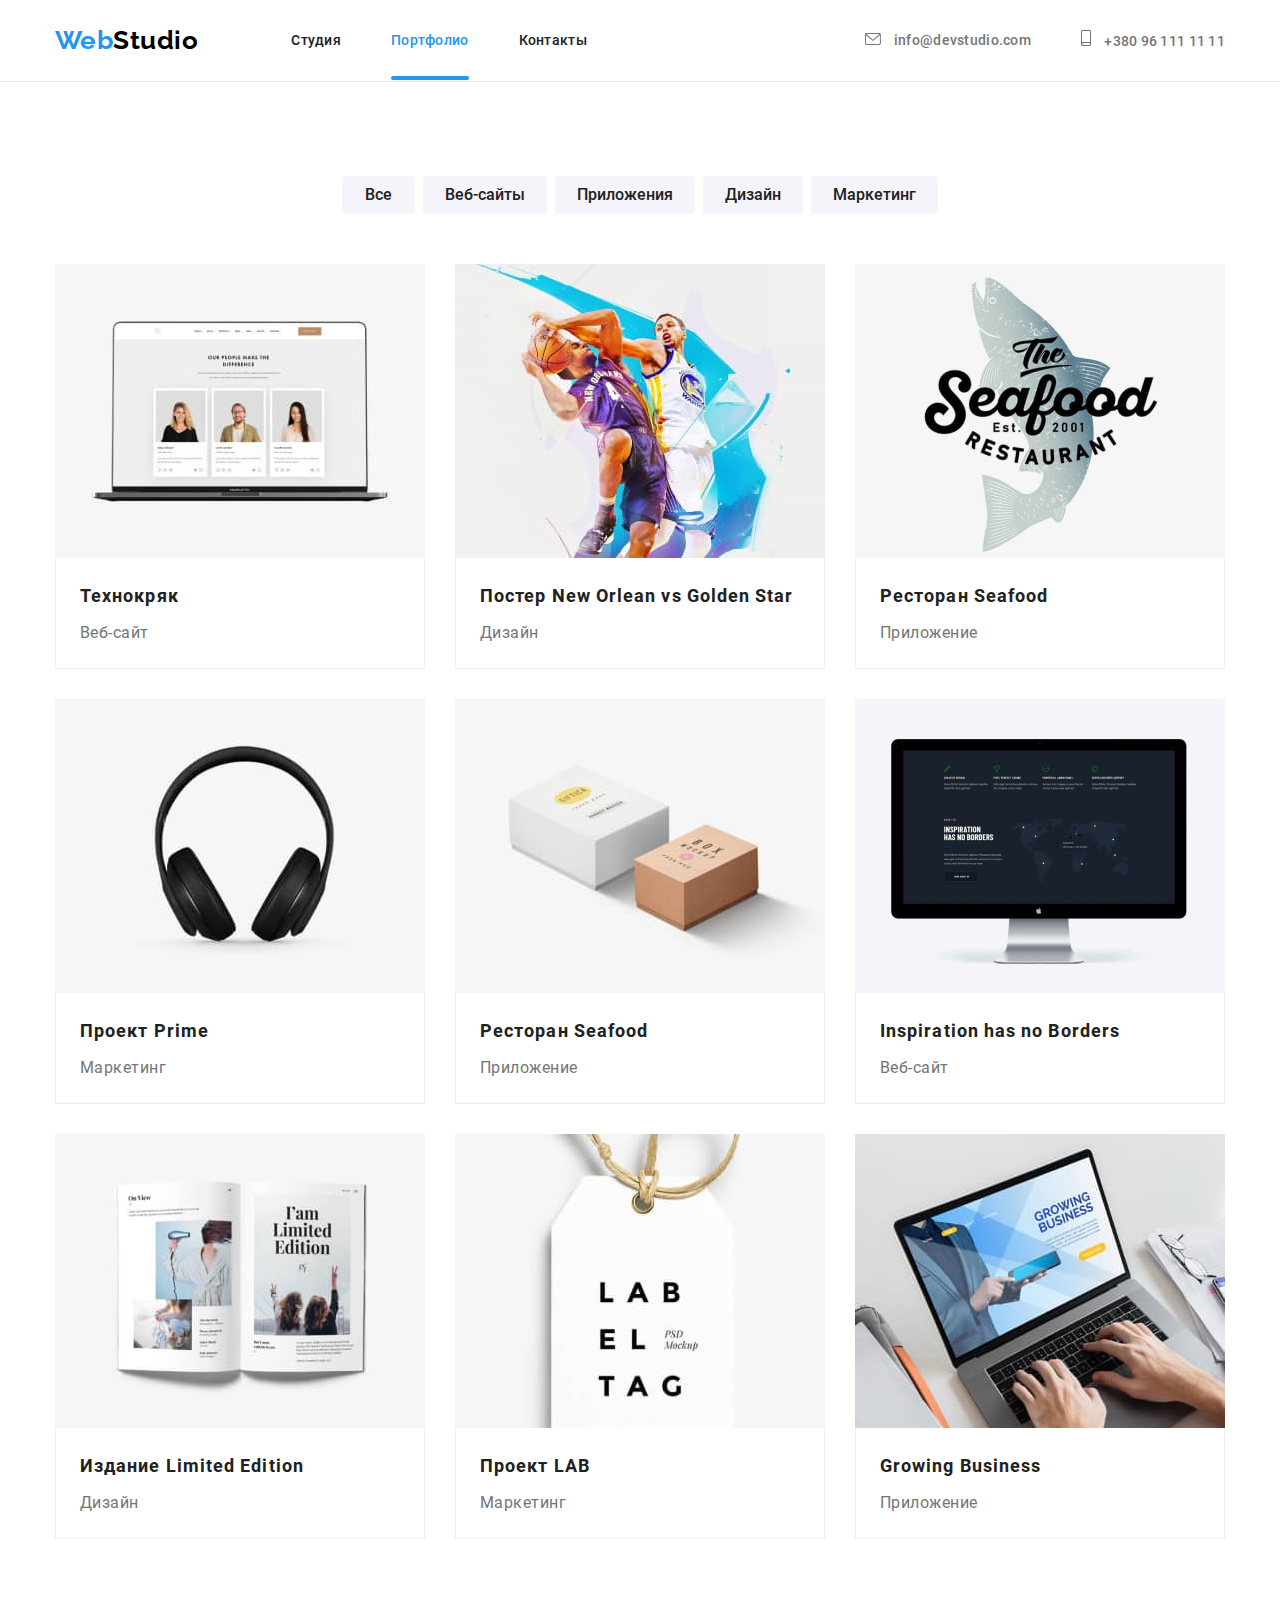
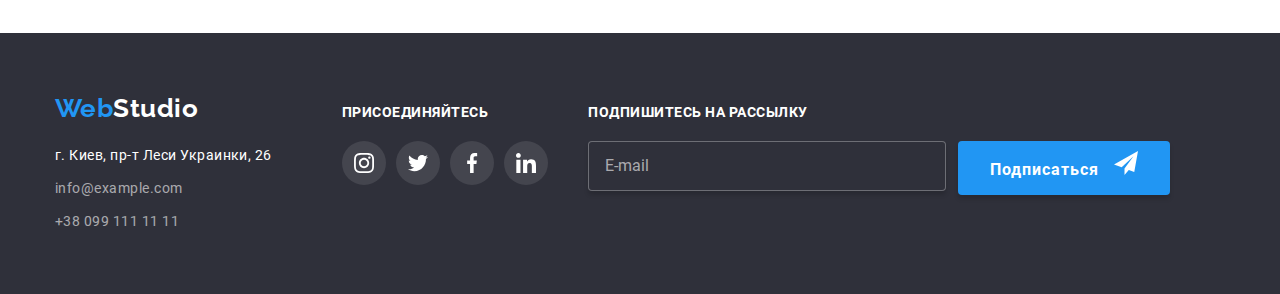
==== commit 203c1882: "добавляет адаптивность на страницу портфолио" ====
--- a/portfolio.html
+++ b/portfolio.html
@@ -39,6 +39,7 @@
                     </li>
                 </ul>
     </div>
+    
 </header>
 <!-- герой -->
 <main>
@@ -61,7 +62,7 @@
                                     <source srcset="./images/gallery/crack_1x_desktop.jpg 1x, ./images/gallery/crack_2x_desktop.jpg 2x" media="(min-width: 1200px)"/>
                                     <source srcset="./images/gallery/crack_1x_tablet.jpg 1x, ./images/gallery/crack_2x_tablet.jpg 2x" media="(min-width: 768px)"/>
                                     <source srcset="./images/gallery/crack_1x_mob.jpg 1x, ./images/gallery/crack_2x_mob.jpg 2x" media="(max-width: 767px)"/>
-                                <img src="./images/gallery/crack_1x_mob.jpg" alt="сайт" width="370" height="294">
+                                <img class="gallery-img" src="./images/gallery/crack_1x_mob.jpg" alt="сайт" width="370" height="294">
                                 </picture> 
 
                                   <p class="overlay-text">Технокряк это современная площадка распространения коронавируса. Компании используют эту платформу для цифрового
@@ -85,7 +86,7 @@
                                         media="(min-width: 768px)" />
                                     <source srcset="./images/gallery/poster_1x_mob.jpg 1x, ./images/gallery/poster_2x_mob.jpg 2x"
                                         media="(max-width: 767px)" />
-                                    <img src="./images/gallery/poster_1x_mob.jpg" alt="сайт" width="370" height="294">
+                                    <img class="gallery-img" src="./images/gallery/poster_1x_mob.jpg" alt="сайт" width="370" height="294">
                                 </picture>
                                 
                                 <!-- <img src="/images/gallery/poster_1x_mob.jpg" alt="сайт" width="370" height="294"> -->
@@ -108,7 +109,7 @@
                                 <source srcset="./images/gallery/restaurant_1x_desktop.jpg 1x, ./images/gallery/restaurant_2x_desktop.jpg 2x" media="(min-width: 1200px)"/>
                                     <source srcset="./images/gallery/restaurant_1x_tablet.jpg 1x, ./images/gallery/restaurant_2x_tablet.jpg 2x" media="(min-width: 768px)"/>
                                     <source srcset="./images/gallery/restaurant_1x_mob.jpg 1x, ./images/gallery/restaurant_2x_mob.jpg 2x" media="(max-width: 767px)"/>
-                                  <img src="./images/gallery/restaurant_1x_mob.jpg" alt="сайт" width="370" height="294">
+                                  <img class="gallery-img" src="./images/gallery/restaurant_1x_mob.jpg" alt="сайт" width="370" height="294">
                                 </picture>
                             <p class="overlay-text">Технокряк это современная площадка распространения коронавируса. Компании используют эту платформу для цифрового
                             шпионажа и атак на защищённые сервера конкурентов.</p>      
@@ -127,7 +128,7 @@
                                     <source srcset="./images/gallery/prime_1x_tablet.jpg 1x, ./images/gallery/prime_2x_tablet.jpg 2x" media="(min-width: 768px)" />
                                     <source srcset="./images/gallery/prime_1x_mob.jpg 1x, ./images/gallery/prime_2x_mob.jpg 2x" media="(max-width: 767px)"/>
                                     
-                                  <img src="./images/gallery/prime_1x_mob.jpg" alt="сайт" width="370" height="294">
+                                  <img class="gallery-img" src="./images/gallery/prime_1x_mob.jpg" alt="сайт" width="370" height="294">
                                 </picture>
                               <p class="overlay-text">Технокряк это современная площадка распространения коронавируса. Компании используют эту платформу для цифрового
                             шпионажа и атак на защищённые сервера конкурентов.</p>    
@@ -145,7 +146,7 @@
                                 <source srcset="./images/gallery/boxes_1x_desktop.jpg 1x, ./images/gallery/boxes_2x_desktop.jpg 2x" media="(min-width: 1200px)"/>
                                     <source srcset="./images/gallery/boxes_1x_tablet.jpg 1x, ./images/gallery/boxes_2x_tablet.jpg 2x" media="(min-width: 768px)"/>
                                     <source srcset="./images/gallery/boxes_1x_mob.jpg 1x, ./images/gallery/boxes_2x_mob.jpg 2x" media="(max-width: 767px)"/>
-                                  <img src="./images/gallery/boxes_1x_mob.jpg" alt="сайт" width="370" height="294">
+                                  <img class="gallery-img" src="./images/gallery/boxes_1x_mob.jpg" alt="сайт" width="370" height="294">
                                 </picture>
                             <p class="overlay-text">Технокряк это современная площадка распространения коронавируса. Компании используют эту платформу для цифрового
                             шпионажа и атак на защищённые сервера конкурентов.</p>      
@@ -163,7 +164,7 @@
                                     <source srcset="./images/gallery/website_1x_desktop.jpg 1x, ./images/gallery/website_2x_desktop.jpg 2" media="(min-width: 1200px)"/>
                                     <source srcset="./images/gallery/website_1x_tablet.jpg 1x, ./images/gallery/website_2x_tablet.jpg 2x" media="(min-width: 768px)"/>
                                     <source srcset="./images/gallery/website_1x_mob.jpg 1x, ./images/gallery/website_2x_mob.jpg 2x" media="(max-width: 767px)"/>
-                                  <img src="./images/gallery/website_1x_mob.jpg" alt="сайт" width="370" height="294">
+                                  <img class="gallery-img" src="./images/gallery/website_1x_mob.jpg" alt="сайт" width="370" height="294">
                                 </picture>
                                 <p class="overlay-text">Технокряк это современная площадка распространения коронавируса. Компании используют эту платформу для цифрового
                             шпионажа и атак на защищённые сервера конкурентов.</p>  
@@ -181,7 +182,7 @@
                                    <source srcset="./images/gallery/limited_1x_desktop.jpg 1x, ./images/gallery/limited_2x_desktop.jpg 2x" media="(min-width: 1200px)"/>
                                    <source srcset="./images/gallery/limited_1x_tablet.jpg 1x, ./images/gallery/limited_2x_tablet.jpg 2x" media="(min-width: 768px)"/>
                                     <source srcset="./images/gallery/limited_1x_mob.jpg 1x, ./images/gallery/limited_2x_mob.jpg 2x" media="(max-width: 767px)"/>                                  
-                                  <img src="./images/gallery/limited_1x_mob.jpg" alt="сайт" width="370" height="294">
+                                  <img class="gallery-img" src="./images/gallery/limited_1x_mob.jpg" alt="сайт" width="370" height="294">
                                 </picture>
                                 <p class="overlay-text">Технокряк это современная площадка распространения коронавируса. Компании используют эту платформу для цифрового
                             шпионажа и атак на защищённые сервера конкурентов.</p>  
@@ -199,7 +200,7 @@
                                     <source srcset="./images/gallery/lab_1x_desktop.jpg 1x, ./images/gallery/lab_2x_desktop.jpg 2x" media="(min-width: 1200px)"/>
                                     <source srcset="./images/gallery/lab_1x_tablet.jpg 1x, ./images/gallery/lab_2x_tablet.jpg 2x" media="(min-width: 768px)"/>
                                     <source srcset="./images/gallery/lab_1x_mob.jpg 1x, ./images/gallery/lab_2x_mob.jpg 2x" media="(max-width: 767px)"/>
-                                  <img src="./images/gallery/lab_1x_mob.jpg" alt="сайт" width="370" height="294">
+                                  <img class="gallery-img" src="./images/gallery/lab_1x_mob.jpg" alt="сайт" width="370" height="294">
                                 </picture>
                                 <p class="overlay-text">Технокряк это современная площадка распространения коронавируса. Компании используют эту платформу для цифрового
                             шпионажа и атак на защищённые сервера конкурентов.</p>  
@@ -218,7 +219,7 @@
                                     <source srcset="./images/gallery/business_1x_tablet.jpg 1x, ./images/gallery/business_2x_tablet.jpg 2x" media="(min-width: 768px)"/>
                                     <source srcset="./images/gallery/business_1x_mob.jpg 1x, ./images/gallery/business_2x_mob.jpg 2x" media="(max-width: 767px)"/>
                                    
-                                  <img src="./images/gallery/business_1x_mob.jpg" alt="сайт" width="370" height="294">
+                                  <img class="gallery-img" src="./images/gallery/business_1x_mob.jpg" alt="сайт" width="370" height="294">
                                 </picture>
                               <p class="overlay-text">Технокряк это современная площадка распространения коронавируса. Компании используют эту платформу для цифрового
                             шпионажа и атак на защищённые сервера конкурентов.</p>    
--- a/css/main.min.css
+++ b/css/main.min.css
@@ -1,2 +1,2 @@
-@font-face{font-family:'Roboto';src:url("../sass/base/fonts/Roboto-Bold.woff2") format("woff2"),url("../sass/base/fonts/Roboto-Bold.woff") format("woff");font-display:auto;font-weight:700;font-style:normal}@font-face{font-family:'Roboto';src:url("../sass/base/fonts/Roboto-Black.woff2") format("woff2"),url("../sass/base/fonts/Roboto-Black.woff") format("woff");font-display:auto;font-weight:900;font-style:normal}@font-face{font-family:'Roboto';src:url("../sass/base/fonts/Roboto-Medium.woff2") format("woff2"),url("../sass/base/fonts/Roboto-Medium.woff") format("woff");font-display:auto;font-weight:500;font-style:normal}@font-face{font-family:'Roboto';src:url("../sass/base/fonts/Roboto-Regular.woff2") format("woff2"),url("../sass/base/fonts/Roboto-Regular.woff") format("woff");font-display:auto;font-weight:400;font-style:normal}@font-face{font-family:'Raleway';src:url("../sass/base/fonts/Raleway-Bold.woff2") format("woff2"),url("../sass/base/fonts/Raleway-Bold.woff") format("woff");font-display:auto;font-weight:700;font-style:normal}/*! modern-normalize v1.1.0 | MIT License | https://github.com/sindresorhus/modern-normalize */*,::before,::after{-webkit-box-sizing:border-box;box-sizing:border-box}html{line-height:1.15;-webkit-text-size-adjust:100%;-moz-tab-size:4;-o-tab-size:4;tab-size:4}body{margin:0;font-family:system-ui,-apple-system,"Segoe UI",Roboto,Helvetica,Arial,sans-serif,"Apple Color Emoji","Segoe UI Emoji"}hr{height:0;color:inherit}abbr[title]{-webkit-text-decoration:underline dotted;text-decoration:underline dotted}b,strong{font-weight:bolder}code,kbd,samp,pre{font-family:ui-monospace, SFMono-Regular, Consolas, 'Liberation Mono', Menlo, monospace;font-size:1em}small{font-size:80%}sub,sup{font-size:75%;line-height:0;position:relative;vertical-align:baseline}sub{bottom:-0.25em}sup{top:-0.5em}table{text-indent:0;border-color:inherit}button,input,optgroup,select,textarea{font-family:inherit;font-size:100%;line-height:1.15;margin:0}button,select{text-transform:none}button,[type='button'],[type='reset'],[type='submit']{-webkit-appearance:button}::-moz-focus-inner{border-style:none;padding:0}:-moz-focusring{outline:1px dotted ButtonText}:-moz-ui-invalid{box-shadow:none}legend{padding:0}progress{vertical-align:baseline}::-webkit-inner-spin-button,::-webkit-outer-spin-button{height:auto}[type='search']{-webkit-appearance:textfield;outline-offset:-2px}::-webkit-search-decoration{-webkit-appearance:none}::-webkit-file-upload-button{-webkit-appearance:button;font:inherit}summary{display:list-item}p,h1,h2,h3,h4,h5,h6{margin:0}ul{list-style:none;margin:0;padding-left:0}img{display:block;max-width:100%;height:auto}body{font-family:'Roboto', sans-serif;color:var(--primary-text-color);letter-spacing:0.03em;line-height:1.14}a{text-decoration:none}:root{--primary-text-color: #212121;--secondary-text-color: #757575;--title-text-color: #000000;--accent-color: #2196f3;--primary-white-color: #ffffff;--secondary-darkgray-color: #2f303a;--third-title-color: #f5f4fa;--box-shadow-btn: 0px 4px 4px rgba(0, 0, 0, 0.15);--btn-b-radius: 4px;--temporary-function: 250ms cubic-bezier(0.4, 0, 0.2, 1)}.section__title--visually-hidden{position:absolute;clip:rect(0 0 0 0);width:1px;height:1px;margin:-1px}.header{position:relative;padding-top:10px;padding-bottom:10px;border-bottom:1px solid #ececec}@media screen and (min-width: 768px){.header{padding:0}}.header__container{display:-webkit-box;display:-ms-flexbox;display:flex;-webkit-box-align:center;-ms-flex-align:center;align-items:center}.page-logo{font-family:'Raleway', sans-serif;font-size:26px;line-height:1.19;color:var(--accent-color);text-decoration:none;padding-top:25px;padding-bottom:25px}.page-logo__color{color:var(--title-text-color)}.nav{display:-webkit-box;display:-ms-flexbox;display:flex;-webkit-box-align:center;-ms-flex-align:center;align-items:center}.site-nav{display:-webkit-box;display:-ms-flexbox;display:flex;-webkit-box-align:center;-ms-flex-align:center;align-items:center}@media screen and (max-width: 767px){.site-nav{display:none}}@media screen and (min-width: 768px){.site-nav{margin-left:88px}}@media screen and (min-width: 1200px){.site-nav{margin-left:93px}}.site-nav__link{color:var(--primary-text-color);font-weight:500;font-size:14px;letter-spacing:.02em;position:relative;padding-top:32px;padding-bottom:32px;-webkit-transition:color var(--temporary-function);transition:color var(--temporary-function)}.site-nav__link:hover,.site-nav__link:focus{color:var(--accent-color)}.site-nav__item:not(:last-child){margin-right:50px}.current-page::after{position:absolute;content:'';display:block;left:0;bottom:0;width:100%;height:4px;border-radius:2px;background-color:var(--accent-color)}.contacts{display:-webkit-box;display:-ms-flexbox;display:flex;-webkit-box-align:center;-ms-flex-align:center;align-items:center}@media screen and (max-width: 767px){.contacts{display:none}}@media screen and (min-width: 768px){.contacts{display:block;margin-left:auto}}@media screen and (min-width: 1200px){.contacts{display:-webkit-box;display:-ms-flexbox;display:flex}}.contacts__link{color:var(--secondary-text-color);font-weight:500;font-size:14px;letter-spacing:.02em;-webkit-transition:color var(--temporary-function);transition:color var(--temporary-function)}@media screen and (min-width: 768px){.contacts__link{padding-top:5px;padding-bottom:5px;font-size:12px}}@media screen and (min-width: 1200px){.contacts__link{padding-top:32px;padding-bottom:31px;font-size:14px}}.contacts__mail{margin-right:10px;width:16px;height:12px;fill:currentColor}.contacts__tel{margin-right:10px;width:10px;height:16px;fill:currentColor}.contacts__link:hover,.contacts__link:focus{color:var(--accent-color)}@media screen and (min-width: 1200px){.contacts__item:not(:last-child){margin-right:50px}}.container{width:100%;margin:0 auto;padding:0 15px}@media screen and (min-width: 480px){.container{width:480px}}@media screen and (min-width: 768px){.container{width:768px}}@media screen and (min-width: 1200px){.container{width:1200px}}.hero{max-width:1600px;margin-left:auto;margin-right:auto;background-image:-webkit-gradient(linear, left top, left bottom, from(rgba(47,48,58,0.4)), to(rgba(47,48,58,0.4))),url("../images/bg/bg_mob_1x.jpg");background-image:linear-gradient(rgba(47,48,58,0.4), rgba(47,48,58,0.4)),url("../images/bg/bg_mob_1x.jpg");background-repeat:no-repeat;background-position:center;background-size:cover;background-color:var(--secondary-darkgray-color);text-align:center}@media screen and (max-width: 480px){.hero{padding:118px 0;min-height:400px}}@media (min-device-pixel-ratio: 2), (-webkit-min-device-pixel-ratio: 2), (min-resolution: 192dpi), (min-resolution: 2dppx){.hero .hero{background-image:url("../images/bg/bg_mob_2x.jpg")}}@media (min-width: 481px) and (max-width: 767px){.hero{background-image:-webkit-gradient(linear, left top, left bottom, from(rgba(47,48,58,0.4)), to(rgba(47,48,58,0.4))),url("../images/bg/bg_tablet_1x.jpg");background-image:linear-gradient(rgba(47,48,58,0.4), rgba(47,48,58,0.4)),url("../images/bg/bg_tablet_1x.jpg");padding:118px 0;min-height:400px}}@media (min-width: 481px) and (max-width: 767px) and (min-device-pixel-ratio: 2), (min-width: 481px) and (max-width: 767px) and (-webkit-min-device-pixel-ratio: 2), (min-width: 481px) and (max-width: 767px) and (min-resolution: 192dpi), (min-width: 481px) and (max-width: 767px) and (min-resolution: 2dppx){.hero{background-image:url("../images/bg/bg_tablet_2x.jpg")}}@media screen and (min-width: 768px){.hero{background-image:-webkit-gradient(linear, left top, left bottom, from(rgba(47,48,58,0.4)), to(rgba(47,48,58,0.4))),url("../images/bg/bg_desktop_1x.jpg");background-image:linear-gradient(rgba(47,48,58,0.4), rgba(47,48,58,0.4)),url("../images/bg/bg_desktop_1x.jpg");padding:118px 0;min-height:400px}}@media screen and (min-width: 768px) and (min-device-pixel-ratio: 2), screen and (min-width: 768px) and (-webkit-min-device-pixel-ratio: 2), screen and (min-width: 768px) and (min-resolution: 192dpi), screen and (min-width: 768px) and (min-resolution: 2dppx){.hero{background-image:url("../images/bg/bg_desktop_2x.jpg")}}@media screen and (min-width: 1200px){.hero{padding:200px 0;min-height:600px}}.hero__title{color:var(--primary-white-color);font-weight:900;font-size:44px;letter-spacing:.06em;line-height:1.36;text-align:center;text-transform:uppercase;margin-bottom:30px;margin-left:auto;margin-right:auto}@media screen and (max-width: 480px){.hero__title{font-weight:900;font-size:26px;letter-spacing:.06em;max-width:360px}}@media (min-width: 481px) and (max-width: 767px){.hero__title{font-weight:900;font-size:26px;letter-spacing:.06em;max-width:360px}}@media screen and (min-width: 768px){.hero__title{font-weight:900;font-size:44px;letter-spacing:.06em;max-width:690px}}.hero__button{cursor:pointer;color:var(--primary-white-color);background-color:var(--accent-color)}.btn{font-style:inherit;font-weight:700;font-size:16px;letter-spacing:.06em;line-height:1.87;-webkit-box-shadow:var(--box-shadow-btn);box-shadow:var(--box-shadow-btn);border-radius:var(--btn-b-radius);border:0;padding:10px 32px;min-width:200px}.backdrop{position:fixed;top:0;left:0;width:100%;height:100%;background-color:rgba(0,0,0,0.2);opacity:1;-webkit-transition:opacity var(----temporary-function),visibility var(----temporary-function);transition:opacity var(----temporary-function),visibility var(----temporary-function)}.backdrop.is-hidden{visibility:hidden;opacity:0;pointer-events:none}@media screen and (max-height: 600px){.backdrop{overflow-y:scroll}}.modal{padding:40px;height:100vh;background-color:var(--primary-white-color)}@media screen and (min-width: 480px){.modal{position:absolute;top:50%;left:50%;height:auto;width:450px;-webkit-transform:translate(-50%, -50%) scale(1);transform:translate(-50%, -50%) scale(1);-webkit-box-shadow:0px 1px 3px rgba(0,0,0,0.12),0px 1px 1px rgba(0,0,0,0.14),0px 2px 1px rgba(0,0,0,0.2);box-shadow:0px 1px 3px rgba(0,0,0,0.12),0px 1px 1px rgba(0,0,0,0.14),0px 2px 1px rgba(0,0,0,0.2);border-radius:4px;-webkit-transition:-webkit-transform 250ms cubic-bezier(0.4, 0, 0.2, 1);transition:-webkit-transform 250ms cubic-bezier(0.4, 0, 0.2, 1);transition:transform 250ms cubic-bezier(0.4, 0, 0.2, 1);transition:transform 250ms cubic-bezier(0.4, 0, 0.2, 1), -webkit-transform 250ms cubic-bezier(0.4, 0, 0.2, 1)}.backdrop.is-hidden .modal{-webkit-transform:translate(-50%, -50%) scale(0.8);transform:translate(-50%, -50%) scale(0.8)}}@media screen and (max-height: 430px){.modal{position:absolute;top:0;left:50%;-webkit-transform:translateX(-50%) scale(1);transform:translateX(-50%) scale(1);-webkit-box-shadow:0px 1px 3px rgba(0,0,0,0.12),0px 1px 1px rgba(0,0,0,0.14),0px 2px 1px rgba(0,0,0,0.2);box-shadow:0px 1px 3px rgba(0,0,0,0.12),0px 1px 1px rgba(0,0,0,0.14),0px 2px 1px rgba(0,0,0,0.2);border-radius:4px;-webkit-transition:-webkit-transform 250ms cubic-bezier(0.4, 0, 0.2, 1);transition:-webkit-transform 250ms cubic-bezier(0.4, 0, 0.2, 1);transition:transform 250ms cubic-bezier(0.4, 0, 0.2, 1);transition:transform 250ms cubic-bezier(0.4, 0, 0.2, 1), -webkit-transform 250ms cubic-bezier(0.4, 0, 0.2, 1)}.backdrop.is-hidden .modal{-webkit-transform:translatex(-50%) scale(0.8);transform:translatex(-50%) scale(0.8)}}@media screen and (min-width: 1200px){.modal{width:528px}}.modal__icon{fill:#000000;-webkit-transition:fill var(--temporary-function);transition:fill var(--temporary-function)}.modal__button{position:absolute;top:8px;right:8px;width:30px;height:30px;cursor:pointer;display:-webkit-box;display:-ms-flexbox;display:flex;-webkit-box-align:center;-ms-flex-align:center;align-items:center;-webkit-box-pack:center;-ms-flex-pack:center;justify-content:center;border:1px solid rgba(136,90,90,0.1);border-radius:50%;background-color:var(--primary-white-color)}.modal__button:hover .modal__icon{fill:var(--accent-color)}.section{padding-top:60px;padding-bottom:60px}@media screen and (min-width: 1200px){.section{padding-top:94px;padding-bottom:94px}}.section__activity{display:none}@media screen and (min-width: 1200px){.section__activity{display:-webkit-box;display:-ms-flexbox;display:flex}}.section__title{font-weight:700;font-size:36px;letter-spacing:0.03em;line-height:1.16;text-align:center;margin-bottom:50px}@media screen and (min-width: 768px) and (max-width: 1199px){.advantage-list{display:-webkit-box;display:-ms-flexbox;display:flex;-ms-flex-wrap:wrap;flex-wrap:wrap;margin:-15px}}@media screen and (min-width: 1200px){.advantage-list{display:-webkit-box;display:-ms-flexbox;display:flex}}@media screen and (min-width: 1200px){.advantage-list__item{width:270px}.advantage-list__item:not(:last-child){margin-right:30px}}@media screen and (min-width: 768px) and (max-width: 1199px){.advantage-list__item{width:calc((100% - 4 * 15px) / 2);margin:15px;width:354px}}@media screen and (max-width: 768px){.advantage-list__item:not(:last-child){margin-bottom:30px}}@media screen and (min-width: 1200px){.advantage-list__item:not(:last-child){margin-right:30px}}.advantage-list__icon{display:-webkit-box;display:-ms-flexbox;display:flex;-webkit-box-align:center;-ms-flex-align:center;align-items:center;-webkit-box-pack:center;-ms-flex-pack:center;justify-content:center;height:120px;width:100%;margin-bottom:30px;background-color:#f5f4fa;border-radius:4px}.advantage-list__heading{font-weight:700;font-size:14px;text-transform:uppercase;color:var(--primary-text-color);margin-bottom:10px}@media screen and (max-width: 767px){.advantage-list__heading{text-align:center}}.advantage-list__paragraph{font-size:14px;line-height:1.71;color:var(--secondary-text-color);width:100%}.activity{display:-webkit-box;display:-ms-flexbox;display:flex}.activity__item:not(:last-child){margin-right:30px}.activity__container{position:relative}.activity__text{position:absolute;width:100%;height:70px;bottom:0;padding-top:27px;padding-bottom:27px;font-weight:700;text-align:center;text-transform:uppercase;color:var(--primary-white-color);background-color:rgba(47,48,58,0.8)}.section__team{background-color:var(--third-title-color)}.team-cards{list-style:none;padding:0;margin:0}@media screen and (max-width: 767px){.team-cards{max-width:450px;width:100%}.team-cards:not(:last-child){margin-bottom:30px}}@media (min-width: 768px) and (max-width: 1199px){.team-cards{display:-webkit-box;display:-ms-flexbox;display:flex;-ms-flex-wrap:wrap;flex-wrap:wrap;margin:-15px}}@media screen and (min-width: 1200px){.team-cards{display:-webkit-box;display:-ms-flexbox;display:flex;-ms-flex-wrap:nowrap;flex-wrap:nowrap;margin-top:-30px}}.team-cards__item{background-color:var(--primary-white-color);-webkit-box-shadow:0px 1px 3px rgba(0,0,0,0.12),0px 1px 1px rgba(0,0,0,0.14),0px 2px 1px rgba(0,0,0,0.2);box-shadow:0px 1px 3px rgba(0,0,0,0.12),0px 1px 1px rgba(0,0,0,0.14),0px 2px 1px rgba(0,0,0,0.2);border-radius:0px 0px 4px 4px}@media screen and (max-width: 767px){.team-cards__item{max-width:450px;width:100%}.team-cards__item:not(:last-child){margin-bottom:30px}}@media screen and (min-width: 768px) and (max-width: 1199px){.team-cards__item{width:calc((100% - 2 * 15px) / 2);width:354px;margin:15px}}@media screen and (min-width: 1200px){.team-cards__item{width:270px}.team-cards__item:not(:last-child){margin-right:30px}}.team-cards__img{margin-top:0;width:100%;height:auto}@media screen and (min-width: 480px){.team-cards__img{height:460px}}@media screen and (min-width: 768px) and (max-width: 1199px){.team-cards__img{height:374px;-o-object-fit:cover;object-fit:cover}}@media screen and (min-width: 1200px){.team-cards__img{height:260px}}.card-content{padding:30px 0}@media screen and (max-width: 1199px){.card-content{padding-bottom:24px}}.card-content__title{margin-top:0;font-weight:500;font-size:16px;line-height:1.18;text-align:center;color:var(--title-text-color);margin-bottom:10px}.card-content__text{color:var(--secondary-text-color);font-weight:500;font-size:16px;line-height:1.18;text-align:center;margin-bottom:16px;margin-top:0}.social-block{display:-webkit-box;display:-ms-flexbox;display:flex;-webkit-box-pack:center;-ms-flex-pack:center;justify-content:center}.social-block__item{width:44px;height:44px}.social-block__item+.social-block__item{margin-left:10px}.social-block__icon{width:20px;height:20px;fill:#afb1b8;-webkit-transition:fill var(--temporary-function);transition:fill var(--temporary-function)}.social-block__link{width:100%;height:100%;display:block;border-radius:50%;display:-webkit-box;display:-ms-flexbox;display:flex;-webkit-box-align:center;-ms-flex-align:center;align-items:center;-webkit-box-pack:center;-ms-flex-pack:center;justify-content:center;background-color:#ffffff;-webkit-transition:background-color var(--temporary-function);transition:background-color var(--temporary-function)}.social-block__link:hover,.social-block__link:focus{background-color:var(--accent-color)}.social-block__link:hover:hover .social-block__icon,.social-block__link:hover:focus .social-block__icon,.social-block__link:focus:hover .social-block__icon,.social-block__link:focus:focus .social-block__icon{fill:var(--primary-white-color)}.companies-list{display:-webkit-box;display:-ms-flexbox;display:flex;-ms-flex-wrap:wrap;flex-wrap:wrap;-webkit-box-pack:center;-ms-flex-pack:center;justify-content:center}@media screen and (min-width: 768px){.companies-list{-ms-flex-wrap:wrap;flex-wrap:wrap;-webkit-box-pack:center;-ms-flex-pack:center;justify-content:center}}@media screen and (max-width: 1199px){.companies-list{margin:-15px}}@media screen and (min-width: 1200px){.companies-list{-ms-flex-wrap:wrap;flex-wrap:wrap;-webkit-box-pack:center;-ms-flex-pack:center;justify-content:center}}.companies-list__item{height:92px}@media screen and (max-width: 767px){.companies-list__item{width:calc((100% - 4 * 15px) / 2);max-width:210px;margin:15px}}@media screen and (min-width: 768px) and (max-width: 1199px){.companies-list__item{width:calc((100% - 6 * 15px) / 3);max-width:226px;margin:15px}}@media screen and (min-width: 1200px){.companies-list__item{max-width:170px}}@media screen and (min-width: 1200px){.companies-list__item:not(:last-child){margin-right:30px}}.companies-list__link{display:-webkit-box;display:-ms-flexbox;display:flex;-webkit-box-pack:center;-ms-flex-pack:center;justify-content:center;-webkit-box-align:center;-ms-flex-align:center;align-items:center;max-width:210px;height:92px;border:1px solid #afb1b8;border-radius:4px;display:flex;align-items:center;justify-content:center;background-color:#ffffff;-webkit-transition:border-color var(--temporary-function);transition:border-color var(--temporary-function)}@media screen and (min-width: 768px){.companies-list__link{max-width:226px;height:92px}}@media screen and (min-width: 1200px){.companies-list__link{width:170px;height:92px}}.companies-list__link:hover,.companies-list__link:focus{border-color:var(--accent-color)}.companies-list__icon{fill:#afb1b8;-webkit-transition:fill var(--temporary-function);transition:fill var(--temporary-function)}.companies-list__link:hover .companies-list__icon,.companies-list__link:focus .companies-list__icon{fill:var(--accent-color)}.footer{background-color:var(--secondary-darkgray-color);padding-left:15px;padding-right:15px}.footer-container{padding:60px 0;display:-webkit-box;display:-ms-flexbox;display:flex}@media screen and (max-width: 767px){.footer-container{-webkit-box-orient:vertical;-webkit-box-direction:normal;-ms-flex-direction:column;flex-direction:column;-webkit-box-align:center;-ms-flex-align:center;align-items:center}}@media screen and (min-width: 768px) and (max-width: 1199px){.footer-container{-webkit-box-orient:vertical;-webkit-box-direction:normal;-ms-flex-direction:column;flex-direction:column;-webkit-box-align:center;-ms-flex-align:center;align-items:center}}@media screen and (min-width: 1200px){.footer-container{-webkit-box-align:baseline;-ms-flex-align:baseline;align-items:baseline;padding-left:15px}}.footer-box{display:-webkit-box;display:-ms-flexbox;display:flex}@media screen and (max-width: 767px){.footer-box{-webkit-box-orient:vertical;-webkit-box-direction:normal;-ms-flex-direction:column;flex-direction:column;-webkit-box-align:center;-ms-flex-align:center;align-items:center}}@media screen and (min-width: 768px) and (max-width: 1199px){.footer-box{-webkit-box-align:baseline;-ms-flex-align:baseline;align-items:baseline;margin-bottom:60px}}@media screen and (min-width: 1200px){.footer-box{-webkit-box-align:baseline;-ms-flex-align:baseline;align-items:baseline}}.footer-logo{font-family:'Raleway', sans-serif;font-size:26px;line-height:1.19;color:var(--accent-color);text-decoration:none}.logo{color:var(--primary-white-color)}@media screen and (max-width: 767px){.address{display:-webkit-box;display:-ms-flexbox;display:flex;-webkit-box-orient:vertical;-webkit-box-direction:normal;-ms-flex-direction:column;flex-direction:column;-webkit-box-align:center;-ms-flex-align:center;align-items:center;margin-bottom:60px}}@media screen and (min-width: 768px) and (max-width: 1199px){.address{display:-webkit-box;display:-ms-flexbox;display:flex;-webkit-box-orient:vertical;-webkit-box-direction:normal;-ms-flex-direction:column;flex-direction:column;-webkit-box-align:center;-ms-flex-align:center;align-items:center;text-align:center;margin-right:165px}}@media screen and (min-width: 1200px){.address{margin-right:70px}}.footer-address{font-style:normal;margin-top:20px}@media screen and (max-width: 767px){.footer-address__list{display:-webkit-box;display:-ms-flexbox;display:flex;-webkit-box-orient:vertical;-webkit-box-direction:normal;-ms-flex-direction:column;flex-direction:column;-webkit-box-align:center;-ms-flex-align:center;align-items:center}}.footer-address__item{font-size:14px;line-height:1.71}.item__space:not(:last-child){margin-bottom:9px}.footer-address__items{color:var(--primary-white-color);text-decoration:none}.footer-address__contact{font-size:14px;line-height:1.71;color:rgba(255,255,255,0.6);text-decoration:none;-webkit-transition:color var(--temporary-function);transition:color var(--temporary-function)}.footer-address__contact:hover,.footer-address__contact:focus{color:var(--accent-color)}.footer-address__list .footer-address__items,.footer-address__list .footer-address__contact{display:block}@media screen and (max-width: 767px){.join{text-align:center;margin-bottom:60px}}@media screen and (min-width: 768px) and (max-width: 1199px){.join{display:-webkit-box;display:-ms-flexbox;display:flex;-webkit-box-orient:vertical;-webkit-box-direction:normal;-ms-flex-direction:column;flex-direction:column;text-align:center}}.join__header{display:inline-block;margin-bottom:20px;font-weight:700;font-size:14px;text-transform:uppercase;color:var(--primary-white-color)}.join__list{display:-webkit-box;display:-ms-flexbox;display:flex}.join__item{width:44px;height:44px}.join__item+.join__item{margin-left:10px}.join__link{width:100%;height:100%;display:block;border-radius:50%;display:-webkit-box;display:-ms-flexbox;display:flex;-webkit-box-align:center;-ms-flex-align:center;align-items:center;-webkit-box-pack:center;-ms-flex-pack:center;justify-content:center;background-color:rgba(255,255,255,0.1);-webkit-transition:background-color var(--temporary-function);transition:background-color var(--temporary-function)}.join__link:hover,.join__link:focus{background-color:var(--accent-color)}.join__icon{width:20px;height:20px;fill:var(--primary-white-color)}@media screen and (max-width: 767px){.subscribe{width:100%;text-align:center}}@media screen and (min-width: 768px) and (max-width: 1199px){.subscribe{display:-webkit-box;display:-ms-flexbox;display:flex;-webkit-box-orient:vertical;-webkit-box-direction:normal;-ms-flex-direction:column;flex-direction:column;text-align:center}}@media screen and (min-width: 1200px){.subscribe{margin-left:auto}}@media screen and (min-width: 1200px){.subscribe__container{display:-webkit-box;display:-ms-flexbox;display:flex;-webkit-box-orient:horizontal;-webkit-box-direction:normal;-ms-flex-direction:row;flex-direction:row;margin-right:70px}}.subscribe__header{text-align:center;margin-bottom:20px;font-weight:700;font-size:14px;text-transform:uppercase;color:var(--primary-white-color)}@media screen and (min-width: 1200px){.subscribe__header{display:inline-block}}.subscribe__button{margin-right:auto;margin-left:auto;-webkit-box-align:center;-ms-flex-align:center;align-items:center;font-style:inherit;font-weight:700;font-size:16px;letter-spacing:.06em;line-height:1.87;-webkit-box-shadow:var(--box-shadow-btn);box-shadow:var(--box-shadow-btn);border-radius:4px;border:0;padding:10px 32px;min-width:200px;cursor:pointer;color:var(--primary-white-color);background-color:var(--accent-color)}@media screen and (min-width: 768px) and (max-width: 1199px){.subscribe__button{display:-webkit-box;display:-ms-flexbox;display:flex;-webkit-box-align:center;-ms-flex-align:center;align-items:center}}@media (min-width: 1200px){.subscribe__button{margin-left:12px}}.subscribe__input{padding:15px 0px 15px 16px;border:1px solid rgba(255,255,255,0.3);border-radius:var(--btn-b-radius);-webkit-box-shadow:var(--box-shadow-btn);box-shadow:var(--box-shadow-btn);background-color:var(--secondary-darkgray-color);color:var(--primary-white-color)}@media screen and (max-width: 767px){.subscribe__input{display:block;width:100%;margin-bottom:20px}}@media screen and (min-width: 768px) and (max-width: 1199px){.subscribe__input{display:block;width:450px;margin-bottom:20px}}@media screen and (min-width: 1200px){.subscribe__input{width:358px}}.subscribe__icon{margin-left:10px;width:24px;height:24px;fill:var(--primary-white-color)}input::-webkit-input-placeholder{font-weight:400;font-size:16px;color:rgba(255,255,255,0.6)}input:-ms-input-placeholder{font-weight:400;font-size:16px;color:rgba(255,255,255,0.6)}input::-ms-input-placeholder{font-weight:400;font-size:16px;color:rgba(255,255,255,0.6)}input::placeholder{font-weight:400;font-size:16px;color:rgba(255,255,255,0.6)}.form{display:-webkit-box;display:-ms-flexbox;display:flex;-webkit-box-orient:vertical;-webkit-box-direction:normal;-ms-flex-direction:column;flex-direction:column;-webkit-box-align:center;-ms-flex-align:center;align-items:center;width:100%;height:100%;margin:0;padding:40px}.form-header{font-weight:700;font-size:20px;text-align:center;color:var(--primary-text-color);margin-bottom:12px}.form-field{position:relative;display:-webkit-box;display:-ms-flexbox;display:flex;-webkit-box-orient:vertical;-webkit-box-direction:normal;-ms-flex-direction:column;flex-direction:column;width:100%;margin-bottom:10px}.form-field__label{font-weight:400;font-size:12px;line-height:1.17;letter-spacing:0.01em;color:var(--secondary-text-color);margin-bottom:4px}.form-field__input{font-size:12px;line-height:1.17;letter-spacing:0.01em;color:var(--secondary-text-color);border:1px solid rgba(33,33,33,0.2);border-radius:4px;outline:none;cursor:pointer;padding:12px 12px 12px 42px}.form-field__input:focus{border-color:var(--accent-color)}.form-field__icon{position:absolute;bottom:11px;left:12px;fill:var(--primary-text-color);-webkit-transition:fill var(----temporary-function);transition:fill var(----temporary-function)}.form-field__input:focus+.form-field__icon{fill:var(--accent-color)}.text{position:relative;display:-webkit-box;display:-ms-flexbox;display:flex;width:100%;-webkit-box-orient:vertical;-webkit-box-direction:normal;-ms-flex-direction:column;flex-direction:column;margin-bottom:20px}.text__comment{padding:12px 16px;resize:none;font-size:12px;line-height:1.17;letter-spacing:0.01em;border:1px solid rgba(33,33,33,0.2);border-radius:4px;outline:none;cursor:pointer;color:var(--secondary-text-color);-webkit-transition:border-color var(----temporary-function);transition:border-color var(----temporary-function)}.text__comment:focus{border-color:var(--accent-color)}.text__comment::-webkit-input-placeholder{font-size:12px;line-height:1.17;letter-spacing:0.01em;color:rgba 117,117,117,0.5;-webkit-transition:color var(--temporary-function);transition:color var(--temporary-function)}.text__comment:-ms-input-placeholder{font-size:12px;line-height:1.17;letter-spacing:0.01em;color:rgba 117,117,117,0.5;-webkit-transition:color var(--temporary-function);transition:color var(--temporary-function)}.text__comment::-ms-input-placeholder{font-size:12px;line-height:1.17;letter-spacing:0.01em;color:rgba 117,117,117,0.5;-webkit-transition:color var(--temporary-function);transition:color var(--temporary-function)}.text__comment::placeholder{font-size:12px;line-height:1.17;letter-spacing:0.01em;color:rgba 117,117,117,0.5;-webkit-transition:color var(--temporary-function);transition:color var(--temporary-function)}.text__comment:focus::-webkit-input-placeholder{color:var(--accent-color)}.text__comment:focus:-ms-input-placeholder{color:var(--accent-color)}.text__comment:focus::-ms-input-placeholder{color:var(--accent-color)}.text__comment:focus::placeholder{color:var(--accent-color)}.checkbox{cursor:pointer;display:-webkit-box;display:-ms-flexbox;display:flex;-webkit-box-pack:center;-ms-flex-pack:center;justify-content:center;-webkit-box-align:center;-ms-flex-align:center;align-items:center;line-height:1.71;font-size:14px;font-weight:400;color:var(--secondary-text-color);margin-bottom:30px}.checkbox__input{-webkit-appearance:none;-moz-appearance:none;appearance:none}.checkbox__link{font-size:14px;line-height:1.71;margin-left:3px;color:var(--accent-color);display:inline-block;margin-left:3px}.checkbox__span{display:-webkit-box;display:-ms-flexbox;display:flex;-webkit-box-align:center;-ms-flex-align:center;align-items:center;-webkit-box-pack:center;-ms-flex-pack:center;justify-content:center;width:16px;height:15px;margin-right:7px;border:2px solid #2a2a2a;border-radius:2px;padding:0}.checkbox__input:checked+.checkbox__span{background-color:var(--accent-color);border-color:var(--accent-color)}.checkbox__icon{width:16px;height:15px}.checkbox__button{font-style:inherit;font-weight:700;font-size:16px;letter-spacing:.06em;line-height:1.87;-webkit-box-shadow:var(--box-shadow-btn);box-shadow:var(--box-shadow-btn);border-radius:var(--btn-b-radius);border:0;padding:10px 55px;min-width:200px;cursor:pointer;color:var(--primary-white-color);background-color:var(--accent-color);-webkit-transition:background-color var(--temporary-function);transition:background-color var(--temporary-function)}.checkbox__button:hover{background-color:#188ce8}.portfolio{background-color:var(--primary-white-color);border:1px solid #ececec}.portfolio__container{display:-webkit-box;display:-ms-flexbox;display:flex;-webkit-box-align:center;-ms-flex-align:center;align-items:center}.portfolio-nav{display:-webkit-box;display:-ms-flexbox;display:flex;-webkit-box-align:center;-ms-flex-align:center;align-items:center}.portfolio-logo{font-family:'Raleway', sans-serif;font-size:26px;line-height:1.19;color:var(--accent-color);text-decoration:none;margin-right:93px;padding-top:25px;padding-bottom:25px;-webkit-box-align:center;-ms-flex-align:center;align-items:center}.portfolio-logo__color{color:var(--title-text-color)}.portfolio-list{display:-webkit-box;display:-ms-flexbox;display:flex}.portfolio-list__link{color:var(--primary-text-color);font-weight:500;font-size:14px;letter-spacing:.02em;text-decoration:none;position:relative;padding-top:32px;padding-bottom:32px;-webkit-transition:color var(--temporary-function);transition:color var(--temporary-function)}.portfolio-list__link:hover,.portfolio-list__link:focus{color:var(--accent-color)}.current-page{color:var(--accent-color)}.portfolio-list__item:not(:last-child){margin-right:50px}.filter{display:-webkit-box;display:-ms-flexbox;display:flex;-ms-flex-wrap:wrap;flex-wrap:wrap;margin-top:-15px;margin-left:-8px;margin-bottom:30px}@media screen and (min-width: 768px){.filter{-webkit-box-pack:center;-ms-flex-pack:center;justify-content:center}}@media screen and (min-width: 1200px){.filter{margin-bottom:50px}}.filter__item{margin-top:15px;margin-left:8px}.filter__button{cursor:pointer;color:var(--primary-text-color);background-color:var(--third-title-color);-webkit-transition:background-color var(--temporary-function),color var(--temporary-function),-webkit-box-shadow var(--temporary-function);transition:background-color var(--temporary-function),color var(--temporary-function),-webkit-box-shadow var(--temporary-function);transition:background-color var(--temporary-function),color var(--temporary-function),box-shadow var(--temporary-function);transition:background-color var(--temporary-function),color var(--temporary-function),box-shadow var(--temporary-function),-webkit-box-shadow var(--temporary-function)}.filter__button:hover,.filter__button:focus{background-color:var(--accent-color);color:var(--primary-white-color);-webkit-box-shadow:0px 4px 4px rgba(0,0,0,0.25);box-shadow:0px 4px 4px rgba(0,0,0,0.25)}.filter__btn{font-style:inherit;font-weight:500;font-size:16px;line-height:1.62;text-align:center;border-radius:var(--btn-b-radius);border:0;padding:6px 22px;min-width:73px}.gallery-list{display:-webkit-box;display:-ms-flexbox;display:flex;margin-left:auto;margin-right:auto;-ms-flex-wrap:wrap;flex-wrap:wrap}@media screen and (min-width: 768px){.gallery-list{margin-top:-30px;margin-left:-30px}}.gallery-list__item{width:100%}@media screen and (max-width: 767px){.gallery-list__item:not(:last-child){margin-bottom:30px}}@media screen and (min-width: 768px){.gallery-list__item{-ms-flex-preferred-size:calc(100% / 2 - 30px);flex-basis:calc(100% / 2 - 30px);margin-top:30px;margin-left:30px}}@media screen and (min-width: 1200px){.gallery-list__item{-ms-flex-preferred-size:calc(100% / 3 - 30px);flex-basis:calc(100% / 3 - 30px);margin-top:30px;margin-left:30px}}.gallery-list__link{display:-webkit-box;display:-ms-flexbox;display:flex;-webkit-box-orient:vertical;-webkit-box-direction:normal;-ms-flex-direction:column;flex-direction:column;height:100%;-webkit-transition:-webkit-box-shadow var(--temporary-function);transition:-webkit-box-shadow var(--temporary-function);transition:box-shadow var(--temporary-function);transition:box-shadow var(--temporary-function), -webkit-box-shadow var(--temporary-function)}.gallery-list__link:hover,.gallery-list__link:focus{-webkit-box-shadow:0px 1px 1px rgba(0,0,0,0.12),0px 4px 4px rgba(0,0,0,0.06),1px 4px 6px rgba(0,0,0,0.16);box-shadow:0px 1px 1px rgba(0,0,0,0.12),0px 4px 4px rgba(0,0,0,0.06),1px 4px 6px rgba(0,0,0,0.16)}.overlay-text{position:absolute;width:100%;height:100%;top:0;left:0;font-weight:400;font-size:18px;line-height:1.55;color:var(--primary-white-color);background-color:rgba(33,150,243,0.9);-webkit-transform:translateY(101%);transform:translateY(101%);-webkit-transition:-webkit-transform var(--temporary-function);transition:-webkit-transform var(--temporary-function);transition:transform var(--temporary-function);transition:transform var(--temporary-function), -webkit-transform var(--temporary-function);padding:77px 24px}@media screen and (min-width: 768px){.overlay-text{padding:49px 24px}}@media screen and (min-width: 1200px){.overlay-text{padding:63px 23px}}.gallery-list__item:hover .overlay-text{-webkit-transform:translateY(0);transform:translateY(0)}.gallery-list__link:focus .overlay-text{-webkit-transform:translateY(0);transform:translateY(0);opacity:0.9}.gallery-info{-webkit-box-flex:1;-ms-flex-positive:1;flex-grow:1;padding:20px 24px;border-right:1px solid #eeeeee;border-bottom:1px solid #eeeeee;border-left:1px solid #eeeeee}.gallery-info__title{font-weight:700;font-size:18px;letter-spacing:.06em;line-height:2;color:var(--primary-text-color);margin-bottom:4px}.gallery-info__text{font-weight:400;font-size:16px;line-height:30px;color:var(--secondary-text-color)}.gallery-container{width:100%;position:relative;overflow:hidden}
+@font-face{font-family:'Roboto';src:url("../sass/base/fonts/Roboto-Bold.woff2") format("woff2"),url("../sass/base/fonts/Roboto-Bold.woff") format("woff");font-display:auto;font-weight:700;font-style:normal}@font-face{font-family:'Roboto';src:url("../sass/base/fonts/Roboto-Black.woff2") format("woff2"),url("../sass/base/fonts/Roboto-Black.woff") format("woff");font-display:auto;font-weight:900;font-style:normal}@font-face{font-family:'Roboto';src:url("../sass/base/fonts/Roboto-Medium.woff2") format("woff2"),url("../sass/base/fonts/Roboto-Medium.woff") format("woff");font-display:auto;font-weight:500;font-style:normal}@font-face{font-family:'Roboto';src:url("../sass/base/fonts/Roboto-Regular.woff2") format("woff2"),url("../sass/base/fonts/Roboto-Regular.woff") format("woff");font-display:auto;font-weight:400;font-style:normal}@font-face{font-family:'Raleway';src:url("../sass/base/fonts/Raleway-Bold.woff2") format("woff2"),url("../sass/base/fonts/Raleway-Bold.woff") format("woff");font-display:auto;font-weight:700;font-style:normal}/*! modern-normalize v1.1.0 | MIT License | https://github.com/sindresorhus/modern-normalize */*,::before,::after{-webkit-box-sizing:border-box;box-sizing:border-box}html{line-height:1.15;-webkit-text-size-adjust:100%;-moz-tab-size:4;-o-tab-size:4;tab-size:4}body{margin:0;font-family:system-ui,-apple-system,"Segoe UI",Roboto,Helvetica,Arial,sans-serif,"Apple Color Emoji","Segoe UI Emoji"}hr{height:0;color:inherit}abbr[title]{-webkit-text-decoration:underline dotted;text-decoration:underline dotted}b,strong{font-weight:bolder}code,kbd,samp,pre{font-family:ui-monospace, SFMono-Regular, Consolas, 'Liberation Mono', Menlo, monospace;font-size:1em}small{font-size:80%}sub,sup{font-size:75%;line-height:0;position:relative;vertical-align:baseline}sub{bottom:-0.25em}sup{top:-0.5em}table{text-indent:0;border-color:inherit}button,input,optgroup,select,textarea{font-family:inherit;font-size:100%;line-height:1.15;margin:0}button,select{text-transform:none}button,[type='button'],[type='reset'],[type='submit']{-webkit-appearance:button}::-moz-focus-inner{border-style:none;padding:0}:-moz-focusring{outline:1px dotted ButtonText}:-moz-ui-invalid{box-shadow:none}legend{padding:0}progress{vertical-align:baseline}::-webkit-inner-spin-button,::-webkit-outer-spin-button{height:auto}[type='search']{-webkit-appearance:textfield;outline-offset:-2px}::-webkit-search-decoration{-webkit-appearance:none}::-webkit-file-upload-button{-webkit-appearance:button;font:inherit}summary{display:list-item}p,h1,h2,h3,h4,h5,h6{margin:0}ul{list-style:none;margin:0;padding-left:0}img{display:block;max-width:100%;height:auto}body{font-family:'Roboto', sans-serif;color:var(--primary-text-color);letter-spacing:0.03em;line-height:1.14}a{text-decoration:none}:root{--primary-text-color: #212121;--secondary-text-color: #757575;--title-text-color: #000000;--accent-color: #2196f3;--primary-white-color: #ffffff;--secondary-darkgray-color: #2f303a;--third-title-color: #f5f4fa;--box-shadow-btn: 0px 4px 4px rgba(0, 0, 0, 0.15);--btn-b-radius: 4px;--temporary-function: 250ms cubic-bezier(0.4, 0, 0.2, 1)}.section__title--visually-hidden{position:absolute;clip:rect(0 0 0 0);width:1px;height:1px;margin:-1px}.header{position:relative;padding-top:10px;padding-bottom:10px;border-bottom:1px solid #ececec}@media screen and (min-width: 768px){.header{padding:0}}.header__container{display:-webkit-box;display:-ms-flexbox;display:flex;-webkit-box-align:center;-ms-flex-align:center;align-items:center}.page-logo{font-family:'Raleway', sans-serif;font-size:26px;line-height:1.19;color:var(--accent-color);text-decoration:none;padding-top:25px;padding-bottom:25px}.page-logo__color{color:var(--title-text-color)}.nav{display:-webkit-box;display:-ms-flexbox;display:flex;-webkit-box-align:center;-ms-flex-align:center;align-items:center}.site-nav{display:-webkit-box;display:-ms-flexbox;display:flex;-webkit-box-align:center;-ms-flex-align:center;align-items:center}@media screen and (max-width: 767px){.site-nav{display:none}}@media screen and (min-width: 768px){.site-nav{margin-left:88px}}@media screen and (min-width: 1200px){.site-nav{margin-left:93px}}.site-nav__link{color:var(--primary-text-color);font-weight:500;font-size:14px;letter-spacing:.02em;position:relative;padding-top:32px;padding-bottom:32px;-webkit-transition:color var(--temporary-function);transition:color var(--temporary-function)}.site-nav__link:hover,.site-nav__link:focus{color:var(--accent-color)}.site-nav__item:not(:last-child){margin-right:50px}.current-page::after{position:absolute;content:'';display:block;left:0;bottom:0;width:100%;height:4px;border-radius:2px;background-color:var(--accent-color)}.contacts{display:-webkit-box;display:-ms-flexbox;display:flex;-webkit-box-align:center;-ms-flex-align:center;align-items:center}@media screen and (max-width: 767px){.contacts{display:none}}@media screen and (min-width: 768px){.contacts{display:block;margin-left:auto}}@media screen and (min-width: 1200px){.contacts{display:-webkit-box;display:-ms-flexbox;display:flex}}.contacts__link{color:var(--secondary-text-color);font-weight:500;font-size:14px;letter-spacing:.02em;-webkit-transition:color var(--temporary-function);transition:color var(--temporary-function)}@media screen and (min-width: 768px){.contacts__link{padding-top:5px;padding-bottom:5px;font-size:12px}}@media screen and (min-width: 1200px){.contacts__link{padding-top:32px;padding-bottom:31px;font-size:14px}}.contacts__mail{margin-right:10px;width:16px;height:12px;fill:currentColor}.contacts__tel{margin-right:10px;width:10px;height:16px;fill:currentColor}.contacts__link:hover,.contacts__link:focus{color:var(--accent-color)}@media screen and (min-width: 1200px){.contacts__item:not(:last-child){margin-right:50px}}.container{width:100%;margin:0 auto;padding:0 15px}@media screen and (min-width: 480px){.container{width:480px}}@media screen and (min-width: 768px){.container{width:768px}}@media screen and (min-width: 1200px){.container{width:1200px}}.hero{max-width:1600px;margin-left:auto;margin-right:auto;background-image:-webkit-gradient(linear, left top, left bottom, from(rgba(47,48,58,0.4)), to(rgba(47,48,58,0.4))),url("../images/bg/bg_mob_1x.jpg");background-image:linear-gradient(rgba(47,48,58,0.4), rgba(47,48,58,0.4)),url("../images/bg/bg_mob_1x.jpg");background-repeat:no-repeat;background-position:center;background-size:cover;background-color:var(--secondary-darkgray-color);text-align:center}@media screen and (max-width: 480px){.hero{padding:118px 0;min-height:400px}}@media (min-device-pixel-ratio: 2), (-webkit-min-device-pixel-ratio: 2), (min-resolution: 192dpi), (min-resolution: 2dppx){.hero .hero{background-image:url("../images/bg/bg_mob_2x.jpg")}}@media (min-width: 481px) and (max-width: 767px){.hero{background-image:-webkit-gradient(linear, left top, left bottom, from(rgba(47,48,58,0.4)), to(rgba(47,48,58,0.4))),url("../images/bg/bg_tablet_1x.jpg");background-image:linear-gradient(rgba(47,48,58,0.4), rgba(47,48,58,0.4)),url("../images/bg/bg_tablet_1x.jpg");padding:118px 0;min-height:400px}}@media (min-width: 481px) and (max-width: 767px) and (min-device-pixel-ratio: 2), (min-width: 481px) and (max-width: 767px) and (-webkit-min-device-pixel-ratio: 2), (min-width: 481px) and (max-width: 767px) and (min-resolution: 192dpi), (min-width: 481px) and (max-width: 767px) and (min-resolution: 2dppx){.hero{background-image:url("../images/bg/bg_tablet_2x.jpg")}}@media screen and (min-width: 768px){.hero{background-image:-webkit-gradient(linear, left top, left bottom, from(rgba(47,48,58,0.4)), to(rgba(47,48,58,0.4))),url("../images/bg/bg_desktop_1x.jpg");background-image:linear-gradient(rgba(47,48,58,0.4), rgba(47,48,58,0.4)),url("../images/bg/bg_desktop_1x.jpg");padding:118px 0;min-height:400px}}@media screen and (min-width: 768px) and (min-device-pixel-ratio: 2), screen and (min-width: 768px) and (-webkit-min-device-pixel-ratio: 2), screen and (min-width: 768px) and (min-resolution: 192dpi), screen and (min-width: 768px) and (min-resolution: 2dppx){.hero{background-image:url("../images/bg/bg_desktop_2x.jpg")}}@media screen and (min-width: 1200px){.hero{padding:200px 0;min-height:600px}}.hero__title{color:var(--primary-white-color);font-weight:900;font-size:44px;letter-spacing:.06em;line-height:1.36;text-align:center;text-transform:uppercase;margin-bottom:30px;margin-left:auto;margin-right:auto}@media screen and (max-width: 480px){.hero__title{font-weight:900;font-size:26px;letter-spacing:.06em;max-width:360px}}@media (min-width: 481px) and (max-width: 767px){.hero__title{font-weight:900;font-size:26px;letter-spacing:.06em;max-width:360px}}@media screen and (min-width: 768px){.hero__title{font-weight:900;font-size:44px;letter-spacing:.06em;max-width:690px}}.hero__button{cursor:pointer;color:var(--primary-white-color);background-color:var(--accent-color)}.btn{font-style:inherit;font-weight:700;font-size:16px;letter-spacing:.06em;line-height:1.87;-webkit-box-shadow:var(--box-shadow-btn);box-shadow:var(--box-shadow-btn);border-radius:var(--btn-b-radius);border:0;padding:10px 32px;min-width:200px}.backdrop{position:fixed;top:0;left:0;width:100%;height:100%;background-color:rgba(0,0,0,0.2);opacity:1;-webkit-transition:opacity var(----temporary-function),visibility var(----temporary-function);transition:opacity var(----temporary-function),visibility var(----temporary-function)}.backdrop.is-hidden{visibility:hidden;opacity:0;pointer-events:none}@media screen and (max-height: 600px){.backdrop{overflow-y:scroll}}.modal{padding:40px;height:100vh;background-color:var(--primary-white-color)}@media screen and (min-width: 480px){.modal{position:absolute;top:50%;left:50%;height:auto;width:450px;-webkit-transform:translate(-50%, -50%) scale(1);transform:translate(-50%, -50%) scale(1);-webkit-box-shadow:0px 1px 3px rgba(0,0,0,0.12),0px 1px 1px rgba(0,0,0,0.14),0px 2px 1px rgba(0,0,0,0.2);box-shadow:0px 1px 3px rgba(0,0,0,0.12),0px 1px 1px rgba(0,0,0,0.14),0px 2px 1px rgba(0,0,0,0.2);border-radius:4px;-webkit-transition:-webkit-transform 250ms cubic-bezier(0.4, 0, 0.2, 1);transition:-webkit-transform 250ms cubic-bezier(0.4, 0, 0.2, 1);transition:transform 250ms cubic-bezier(0.4, 0, 0.2, 1);transition:transform 250ms cubic-bezier(0.4, 0, 0.2, 1), -webkit-transform 250ms cubic-bezier(0.4, 0, 0.2, 1)}.backdrop.is-hidden .modal{-webkit-transform:translate(-50%, -50%) scale(0.8);transform:translate(-50%, -50%) scale(0.8)}}@media screen and (max-height: 430px){.modal{position:absolute;top:0;left:50%;-webkit-transform:translateX(-50%) scale(1);transform:translateX(-50%) scale(1);-webkit-box-shadow:0px 1px 3px rgba(0,0,0,0.12),0px 1px 1px rgba(0,0,0,0.14),0px 2px 1px rgba(0,0,0,0.2);box-shadow:0px 1px 3px rgba(0,0,0,0.12),0px 1px 1px rgba(0,0,0,0.14),0px 2px 1px rgba(0,0,0,0.2);border-radius:4px;-webkit-transition:-webkit-transform 250ms cubic-bezier(0.4, 0, 0.2, 1);transition:-webkit-transform 250ms cubic-bezier(0.4, 0, 0.2, 1);transition:transform 250ms cubic-bezier(0.4, 0, 0.2, 1);transition:transform 250ms cubic-bezier(0.4, 0, 0.2, 1), -webkit-transform 250ms cubic-bezier(0.4, 0, 0.2, 1)}.backdrop.is-hidden .modal{-webkit-transform:translatex(-50%) scale(0.8);transform:translatex(-50%) scale(0.8)}}@media screen and (min-width: 1200px){.modal{width:528px}}.modal__icon{fill:#000000;-webkit-transition:fill var(--temporary-function);transition:fill var(--temporary-function)}.modal__button{position:absolute;top:8px;right:8px;width:30px;height:30px;cursor:pointer;display:-webkit-box;display:-ms-flexbox;display:flex;-webkit-box-align:center;-ms-flex-align:center;align-items:center;-webkit-box-pack:center;-ms-flex-pack:center;justify-content:center;border:1px solid rgba(136,90,90,0.1);border-radius:50%;background-color:var(--primary-white-color)}.modal__button:hover .modal__icon{fill:var(--accent-color)}.section{padding-top:60px;padding-bottom:60px}@media screen and (min-width: 1200px){.section{padding-top:94px;padding-bottom:94px}}.section__activity{display:none}@media screen and (min-width: 1200px){.section__activity{display:-webkit-box;display:-ms-flexbox;display:flex}}.section__title{font-weight:700;font-size:36px;letter-spacing:0.03em;line-height:1.16;text-align:center;margin-bottom:50px}@media screen and (min-width: 768px) and (max-width: 1199px){.advantage-list{display:-webkit-box;display:-ms-flexbox;display:flex;-ms-flex-wrap:wrap;flex-wrap:wrap;margin:-15px}}@media screen and (min-width: 1200px){.advantage-list{display:-webkit-box;display:-ms-flexbox;display:flex}}@media screen and (min-width: 1200px){.advantage-list__item{width:270px}.advantage-list__item:not(:last-child){margin-right:30px}}@media screen and (min-width: 768px) and (max-width: 1199px){.advantage-list__item{width:calc((100% - 4 * 15px) / 2);margin:15px;width:354px}}@media screen and (max-width: 768px){.advantage-list__item:not(:last-child){margin-bottom:30px}}@media screen and (min-width: 1200px){.advantage-list__item:not(:last-child){margin-right:30px}}.advantage-list__icon{display:-webkit-box;display:-ms-flexbox;display:flex;-webkit-box-align:center;-ms-flex-align:center;align-items:center;-webkit-box-pack:center;-ms-flex-pack:center;justify-content:center;height:120px;width:100%;margin-bottom:30px;background-color:#f5f4fa;border-radius:4px}.advantage-list__heading{font-weight:700;font-size:14px;text-transform:uppercase;color:var(--primary-text-color);margin-bottom:10px}@media screen and (max-width: 767px){.advantage-list__heading{text-align:center}}.advantage-list__paragraph{font-size:14px;line-height:1.71;color:var(--secondary-text-color);width:100%}.activity{display:-webkit-box;display:-ms-flexbox;display:flex}.activity__item:not(:last-child){margin-right:30px}.activity__container{position:relative}.activity__text{position:absolute;width:100%;height:70px;bottom:0;padding-top:27px;padding-bottom:27px;font-weight:700;text-align:center;text-transform:uppercase;color:var(--primary-white-color);background-color:rgba(47,48,58,0.8)}.section__team{background-color:var(--third-title-color)}.team-cards{list-style:none;padding:0;margin:0}@media screen and (max-width: 767px){.team-cards{max-width:450px;width:100%}.team-cards:not(:last-child){margin-bottom:30px}}@media (min-width: 768px) and (max-width: 1199px){.team-cards{display:-webkit-box;display:-ms-flexbox;display:flex;-ms-flex-wrap:wrap;flex-wrap:wrap;margin:-15px}}@media screen and (min-width: 1200px){.team-cards{display:-webkit-box;display:-ms-flexbox;display:flex;-ms-flex-wrap:nowrap;flex-wrap:nowrap;margin-top:-30px}}.team-cards__item{background-color:var(--primary-white-color);-webkit-box-shadow:0px 1px 3px rgba(0,0,0,0.12),0px 1px 1px rgba(0,0,0,0.14),0px 2px 1px rgba(0,0,0,0.2);box-shadow:0px 1px 3px rgba(0,0,0,0.12),0px 1px 1px rgba(0,0,0,0.14),0px 2px 1px rgba(0,0,0,0.2);border-radius:0px 0px 4px 4px}@media screen and (max-width: 767px){.team-cards__item{max-width:450px;width:100%}.team-cards__item:not(:last-child){margin-bottom:30px}}@media screen and (min-width: 768px) and (max-width: 1199px){.team-cards__item{width:calc((100% - 2 * 15px) / 2);width:354px;margin:15px}}@media screen and (min-width: 1200px){.team-cards__item{width:270px}.team-cards__item:not(:last-child){margin-right:30px}}.team-cards__img{margin-top:0;width:100%;height:auto}@media screen and (min-width: 480px){.team-cards__img{height:460px}}@media screen and (min-width: 768px) and (max-width: 1199px){.team-cards__img{height:374px;-o-object-fit:cover;object-fit:cover}}@media screen and (min-width: 1200px){.team-cards__img{height:260px}}.card-content{padding:30px 0}@media screen and (max-width: 1199px){.card-content{padding-bottom:24px}}.card-content__title{margin-top:0;font-weight:500;font-size:16px;line-height:1.18;text-align:center;color:var(--title-text-color);margin-bottom:10px}.card-content__text{color:var(--secondary-text-color);font-weight:500;font-size:16px;line-height:1.18;text-align:center;margin-bottom:16px;margin-top:0}.social-block{display:-webkit-box;display:-ms-flexbox;display:flex;-webkit-box-pack:center;-ms-flex-pack:center;justify-content:center}.social-block__item{width:44px;height:44px}.social-block__item+.social-block__item{margin-left:10px}.social-block__icon{width:20px;height:20px;fill:#afb1b8;-webkit-transition:fill var(--temporary-function);transition:fill var(--temporary-function)}.social-block__link{width:100%;height:100%;display:block;border-radius:50%;display:-webkit-box;display:-ms-flexbox;display:flex;-webkit-box-align:center;-ms-flex-align:center;align-items:center;-webkit-box-pack:center;-ms-flex-pack:center;justify-content:center;background-color:#ffffff;-webkit-transition:background-color var(--temporary-function);transition:background-color var(--temporary-function)}.social-block__link:hover,.social-block__link:focus{background-color:var(--accent-color)}.social-block__link:hover:hover .social-block__icon,.social-block__link:hover:focus .social-block__icon,.social-block__link:focus:hover .social-block__icon,.social-block__link:focus:focus .social-block__icon{fill:var(--primary-white-color)}.companies-list{display:-webkit-box;display:-ms-flexbox;display:flex;-ms-flex-wrap:wrap;flex-wrap:wrap;-webkit-box-pack:center;-ms-flex-pack:center;justify-content:center}@media screen and (min-width: 768px){.companies-list{-ms-flex-wrap:wrap;flex-wrap:wrap;-webkit-box-pack:center;-ms-flex-pack:center;justify-content:center}}@media screen and (max-width: 1199px){.companies-list{margin:-15px}}@media screen and (min-width: 1200px){.companies-list{-ms-flex-wrap:wrap;flex-wrap:wrap;-webkit-box-pack:center;-ms-flex-pack:center;justify-content:center}}.companies-list__item{height:92px}@media screen and (max-width: 767px){.companies-list__item{width:calc((100% - 4 * 15px) / 2);max-width:210px;margin:15px}}@media screen and (min-width: 768px) and (max-width: 1199px){.companies-list__item{width:calc((100% - 6 * 15px) / 3);max-width:226px;margin:15px}}@media screen and (min-width: 1200px){.companies-list__item{max-width:170px}}@media screen and (min-width: 1200px){.companies-list__item:not(:last-child){margin-right:30px}}.companies-list__link{display:-webkit-box;display:-ms-flexbox;display:flex;-webkit-box-pack:center;-ms-flex-pack:center;justify-content:center;-webkit-box-align:center;-ms-flex-align:center;align-items:center;max-width:210px;height:92px;border:1px solid #afb1b8;border-radius:4px;display:flex;align-items:center;justify-content:center;background-color:#ffffff;-webkit-transition:border-color var(--temporary-function);transition:border-color var(--temporary-function)}@media screen and (min-width: 768px){.companies-list__link{max-width:226px;height:92px}}@media screen and (min-width: 1200px){.companies-list__link{width:170px;height:92px}}.companies-list__link:hover,.companies-list__link:focus{border-color:var(--accent-color)}.companies-list__icon{fill:#afb1b8;-webkit-transition:fill var(--temporary-function);transition:fill var(--temporary-function)}.companies-list__link:hover .companies-list__icon,.companies-list__link:focus .companies-list__icon{fill:var(--accent-color)}.footer{background-color:var(--secondary-darkgray-color);padding-left:15px;padding-right:15px}.footer-container{padding:60px 0;display:-webkit-box;display:-ms-flexbox;display:flex}@media screen and (max-width: 767px){.footer-container{-webkit-box-orient:vertical;-webkit-box-direction:normal;-ms-flex-direction:column;flex-direction:column;-webkit-box-align:center;-ms-flex-align:center;align-items:center}}@media screen and (min-width: 768px) and (max-width: 1199px){.footer-container{-webkit-box-orient:vertical;-webkit-box-direction:normal;-ms-flex-direction:column;flex-direction:column;-webkit-box-align:center;-ms-flex-align:center;align-items:center}}@media screen and (min-width: 1200px){.footer-container{-webkit-box-align:baseline;-ms-flex-align:baseline;align-items:baseline;padding-left:15px}}.footer-box{display:-webkit-box;display:-ms-flexbox;display:flex}@media screen and (max-width: 767px){.footer-box{-webkit-box-orient:vertical;-webkit-box-direction:normal;-ms-flex-direction:column;flex-direction:column;-webkit-box-align:center;-ms-flex-align:center;align-items:center}}@media screen and (min-width: 768px) and (max-width: 1199px){.footer-box{-webkit-box-align:baseline;-ms-flex-align:baseline;align-items:baseline;margin-bottom:60px}}@media screen and (min-width: 1200px){.footer-box{-webkit-box-align:baseline;-ms-flex-align:baseline;align-items:baseline}}.footer-logo{font-family:'Raleway', sans-serif;font-size:26px;line-height:1.19;color:var(--accent-color);text-decoration:none}.logo{color:var(--primary-white-color)}@media screen and (max-width: 767px){.address{display:-webkit-box;display:-ms-flexbox;display:flex;-webkit-box-orient:vertical;-webkit-box-direction:normal;-ms-flex-direction:column;flex-direction:column;-webkit-box-align:center;-ms-flex-align:center;align-items:center;margin-bottom:60px}}@media screen and (min-width: 768px) and (max-width: 1199px){.address{display:-webkit-box;display:-ms-flexbox;display:flex;-webkit-box-orient:vertical;-webkit-box-direction:normal;-ms-flex-direction:column;flex-direction:column;-webkit-box-align:center;-ms-flex-align:center;align-items:center;text-align:center;margin-right:165px}}@media screen and (min-width: 1200px){.address{margin-right:70px}}.footer-address{font-style:normal;margin-top:20px}@media screen and (max-width: 767px){.footer-address__list{display:-webkit-box;display:-ms-flexbox;display:flex;-webkit-box-orient:vertical;-webkit-box-direction:normal;-ms-flex-direction:column;flex-direction:column;-webkit-box-align:center;-ms-flex-align:center;align-items:center}}.footer-address__item{font-size:14px;line-height:1.71}.item__space:not(:last-child){margin-bottom:9px}.footer-address__items{color:var(--primary-white-color);text-decoration:none}.footer-address__contact{font-size:14px;line-height:1.71;color:rgba(255,255,255,0.6);text-decoration:none;-webkit-transition:color var(--temporary-function);transition:color var(--temporary-function)}.footer-address__contact:hover,.footer-address__contact:focus{color:var(--accent-color)}.footer-address__list .footer-address__items,.footer-address__list .footer-address__contact{display:block}@media screen and (max-width: 767px){.join{text-align:center;margin-bottom:60px}}@media screen and (min-width: 768px) and (max-width: 1199px){.join{display:-webkit-box;display:-ms-flexbox;display:flex;-webkit-box-orient:vertical;-webkit-box-direction:normal;-ms-flex-direction:column;flex-direction:column;text-align:center}}.join__header{display:inline-block;margin-bottom:20px;font-weight:700;font-size:14px;text-transform:uppercase;color:var(--primary-white-color)}.join__list{display:-webkit-box;display:-ms-flexbox;display:flex}.join__item{width:44px;height:44px}.join__item+.join__item{margin-left:10px}.join__link{width:100%;height:100%;display:block;border-radius:50%;display:-webkit-box;display:-ms-flexbox;display:flex;-webkit-box-align:center;-ms-flex-align:center;align-items:center;-webkit-box-pack:center;-ms-flex-pack:center;justify-content:center;background-color:rgba(255,255,255,0.1);-webkit-transition:background-color var(--temporary-function);transition:background-color var(--temporary-function)}.join__link:hover,.join__link:focus{background-color:var(--accent-color)}.join__icon{width:20px;height:20px;fill:var(--primary-white-color)}@media screen and (max-width: 767px){.subscribe{width:100%;text-align:center}}@media screen and (min-width: 768px) and (max-width: 1199px){.subscribe{display:-webkit-box;display:-ms-flexbox;display:flex;-webkit-box-orient:vertical;-webkit-box-direction:normal;-ms-flex-direction:column;flex-direction:column;text-align:center}}@media screen and (min-width: 1200px){.subscribe{margin-left:auto}}@media screen and (min-width: 1200px){.subscribe__container{display:-webkit-box;display:-ms-flexbox;display:flex;-webkit-box-orient:horizontal;-webkit-box-direction:normal;-ms-flex-direction:row;flex-direction:row;margin-right:70px}}.subscribe__header{text-align:center;margin-bottom:20px;font-weight:700;font-size:14px;text-transform:uppercase;color:var(--primary-white-color)}@media screen and (min-width: 1200px){.subscribe__header{display:inline-block}}.subscribe__button{margin-right:auto;margin-left:auto;-webkit-box-align:center;-ms-flex-align:center;align-items:center;font-style:inherit;font-weight:700;font-size:16px;letter-spacing:.06em;line-height:1.87;-webkit-box-shadow:var(--box-shadow-btn);box-shadow:var(--box-shadow-btn);border-radius:4px;border:0;padding:10px 32px;min-width:200px;cursor:pointer;color:var(--primary-white-color);background-color:var(--accent-color)}@media screen and (min-width: 768px) and (max-width: 1199px){.subscribe__button{display:-webkit-box;display:-ms-flexbox;display:flex;-webkit-box-align:center;-ms-flex-align:center;align-items:center}}@media (min-width: 1200px){.subscribe__button{margin-left:12px}}.subscribe__input{padding:15px 0px 15px 16px;border:1px solid rgba(255,255,255,0.3);border-radius:var(--btn-b-radius);-webkit-box-shadow:var(--box-shadow-btn);box-shadow:var(--box-shadow-btn);background-color:var(--secondary-darkgray-color);color:var(--primary-white-color)}@media screen and (max-width: 767px){.subscribe__input{display:block;width:100%;margin-bottom:20px}}@media screen and (min-width: 768px) and (max-width: 1199px){.subscribe__input{display:block;width:450px;margin-bottom:20px}}@media screen and (min-width: 1200px){.subscribe__input{width:358px}}.subscribe__icon{margin-left:10px;width:24px;height:24px;fill:var(--primary-white-color)}input::-webkit-input-placeholder{font-weight:400;font-size:16px;color:rgba(255,255,255,0.6)}input:-ms-input-placeholder{font-weight:400;font-size:16px;color:rgba(255,255,255,0.6)}input::-ms-input-placeholder{font-weight:400;font-size:16px;color:rgba(255,255,255,0.6)}input::placeholder{font-weight:400;font-size:16px;color:rgba(255,255,255,0.6)}.form{display:-webkit-box;display:-ms-flexbox;display:flex;-webkit-box-orient:vertical;-webkit-box-direction:normal;-ms-flex-direction:column;flex-direction:column;-webkit-box-align:center;-ms-flex-align:center;align-items:center;width:100%;height:100%;margin:0;padding:40px}.form-header{font-weight:700;font-size:20px;text-align:center;color:var(--primary-text-color);margin-bottom:12px}.form-field{position:relative;display:-webkit-box;display:-ms-flexbox;display:flex;-webkit-box-orient:vertical;-webkit-box-direction:normal;-ms-flex-direction:column;flex-direction:column;width:100%;margin-bottom:10px}.form-field__label{font-weight:400;font-size:12px;line-height:1.17;letter-spacing:0.01em;color:var(--secondary-text-color);margin-bottom:4px}.form-field__input{font-size:12px;line-height:1.17;letter-spacing:0.01em;color:var(--secondary-text-color);border:1px solid rgba(33,33,33,0.2);border-radius:4px;outline:none;cursor:pointer;padding:12px 12px 12px 42px}.form-field__input:focus{border-color:var(--accent-color)}.form-field__icon{position:absolute;bottom:11px;left:12px;fill:var(--primary-text-color);-webkit-transition:fill var(----temporary-function);transition:fill var(----temporary-function)}.form-field__input:focus+.form-field__icon{fill:var(--accent-color)}.text{position:relative;display:-webkit-box;display:-ms-flexbox;display:flex;width:100%;-webkit-box-orient:vertical;-webkit-box-direction:normal;-ms-flex-direction:column;flex-direction:column;margin-bottom:20px}.text__comment{padding:12px 16px;resize:none;font-size:12px;line-height:1.17;letter-spacing:0.01em;border:1px solid rgba(33,33,33,0.2);border-radius:4px;outline:none;cursor:pointer;color:var(--secondary-text-color);-webkit-transition:border-color var(----temporary-function);transition:border-color var(----temporary-function)}.text__comment:focus{border-color:var(--accent-color)}.text__comment::-webkit-input-placeholder{font-size:12px;line-height:1.17;letter-spacing:0.01em;color:rgba 117,117,117,0.5;-webkit-transition:color var(--temporary-function);transition:color var(--temporary-function)}.text__comment:-ms-input-placeholder{font-size:12px;line-height:1.17;letter-spacing:0.01em;color:rgba 117,117,117,0.5;-webkit-transition:color var(--temporary-function);transition:color var(--temporary-function)}.text__comment::-ms-input-placeholder{font-size:12px;line-height:1.17;letter-spacing:0.01em;color:rgba 117,117,117,0.5;-webkit-transition:color var(--temporary-function);transition:color var(--temporary-function)}.text__comment::placeholder{font-size:12px;line-height:1.17;letter-spacing:0.01em;color:rgba 117,117,117,0.5;-webkit-transition:color var(--temporary-function);transition:color var(--temporary-function)}.text__comment:focus::-webkit-input-placeholder{color:var(--accent-color)}.text__comment:focus:-ms-input-placeholder{color:var(--accent-color)}.text__comment:focus::-ms-input-placeholder{color:var(--accent-color)}.text__comment:focus::placeholder{color:var(--accent-color)}.checkbox{cursor:pointer;display:-webkit-box;display:-ms-flexbox;display:flex;-webkit-box-pack:center;-ms-flex-pack:center;justify-content:center;-webkit-box-align:center;-ms-flex-align:center;align-items:center;line-height:1.71;font-size:14px;font-weight:400;color:var(--secondary-text-color);margin-bottom:30px}.checkbox__input{-webkit-appearance:none;-moz-appearance:none;appearance:none}.checkbox__link{font-size:14px;line-height:1.71;margin-left:3px;color:var(--accent-color);display:inline-block;margin-left:3px}.checkbox__span{display:-webkit-box;display:-ms-flexbox;display:flex;-webkit-box-align:center;-ms-flex-align:center;align-items:center;-webkit-box-pack:center;-ms-flex-pack:center;justify-content:center;width:16px;height:15px;margin-right:7px;border:2px solid #2a2a2a;border-radius:2px;padding:0}.checkbox__input:checked+.checkbox__span{background-color:var(--accent-color);border-color:var(--accent-color)}.checkbox__icon{width:16px;height:15px}.checkbox__button{font-style:inherit;font-weight:700;font-size:16px;letter-spacing:.06em;line-height:1.87;-webkit-box-shadow:var(--box-shadow-btn);box-shadow:var(--box-shadow-btn);border-radius:var(--btn-b-radius);border:0;padding:10px 55px;min-width:200px;cursor:pointer;color:var(--primary-white-color);background-color:var(--accent-color);-webkit-transition:background-color var(--temporary-function);transition:background-color var(--temporary-function)}.checkbox__button:hover{background-color:#188ce8}.portfolio{position:relative;padding-top:10px;padding-bottom:10px;border-bottom:1px solid #ececec}@media screen and (min-width: 768px){.portfolio{padding:0}}.portfolio__container{display:-webkit-box;display:-ms-flexbox;display:flex;-webkit-box-align:center;-ms-flex-align:center;align-items:center}.portfolio-nav{display:-webkit-box;display:-ms-flexbox;display:flex;-webkit-box-align:center;-ms-flex-align:center;align-items:center}.portfolio-logo{font-family:'Raleway', sans-serif;font-size:26px;line-height:1.19;color:var(--accent-color);text-decoration:none;padding-top:25px;padding-bottom:25px}.portfolio-logo__color{color:var(--title-text-color)}.portfolio-list{display:-webkit-box;display:-ms-flexbox;display:flex;-webkit-box-align:center;-ms-flex-align:center;align-items:center}@media screen and (max-width: 767px){.portfolio-list{display:none}}@media screen and (min-width: 768px){.portfolio-list{margin-left:88px}}@media screen and (min-width: 1200px){.portfolio-list{margin-left:93px}}.portfolio-list__link{color:var(--primary-text-color);font-weight:500;font-size:14px;letter-spacing:.02em;text-decoration:none;position:relative;padding-top:32px;padding-bottom:32px;-webkit-transition:color var(--temporary-function);transition:color var(--temporary-function)}.portfolio-list__link:hover,.portfolio-list__link:focus{color:var(--accent-color)}.current-page{color:var(--accent-color)}.portfolio-list__item:not(:last-child){margin-right:50px}.filter{display:-webkit-box;display:-ms-flexbox;display:flex;-ms-flex-wrap:wrap;flex-wrap:wrap;margin-top:-15px;margin-left:-8px;margin-bottom:30px}@media screen and (min-width: 768px){.filter{-webkit-box-pack:center;-ms-flex-pack:center;justify-content:center}}@media screen and (min-width: 1200px){.filter{margin-bottom:50px}}.filter__item{margin-top:15px;margin-left:8px}.filter__button{cursor:pointer;color:var(--primary-text-color);background-color:var(--third-title-color);-webkit-transition:background-color var(--temporary-function),color var(--temporary-function),-webkit-box-shadow var(--temporary-function);transition:background-color var(--temporary-function),color var(--temporary-function),-webkit-box-shadow var(--temporary-function);transition:background-color var(--temporary-function),color var(--temporary-function),box-shadow var(--temporary-function);transition:background-color var(--temporary-function),color var(--temporary-function),box-shadow var(--temporary-function),-webkit-box-shadow var(--temporary-function)}.filter__button:hover,.filter__button:focus{background-color:var(--accent-color);color:var(--primary-white-color);-webkit-box-shadow:0px 4px 4px rgba(0,0,0,0.25);box-shadow:0px 4px 4px rgba(0,0,0,0.25)}.filter__btn{font-style:inherit;font-weight:500;font-size:16px;line-height:1.62;text-align:center;border-radius:var(--btn-b-radius);border:0;padding:6px 22px;min-width:73px}.gallery-list{display:-webkit-box;display:-ms-flexbox;display:flex;margin-left:auto;margin-right:auto;-ms-flex-wrap:wrap;flex-wrap:wrap}@media screen and (min-width: 768px){.gallery-list{margin-top:-30px;margin-left:-30px}}.gallery-list__item{width:100%}@media screen and (max-width: 767px){.gallery-list__item:not(:last-child){margin-bottom:30px}}@media screen and (min-width: 768px){.gallery-list__item{-ms-flex-preferred-size:calc(100% / 2 - 30px);flex-basis:calc(100% / 2 - 30px);margin-top:30px;margin-left:30px}}@media screen and (min-width: 1200px){.gallery-list__item{-ms-flex-preferred-size:calc(100% / 3 - 30px);flex-basis:calc(100% / 3 - 30px);margin-top:30px;margin-left:30px}}.gallery-list__link{display:-webkit-box;display:-ms-flexbox;display:flex;-webkit-box-orient:vertical;-webkit-box-direction:normal;-ms-flex-direction:column;flex-direction:column;height:100%;-webkit-transition:-webkit-box-shadow var(--temporary-function);transition:-webkit-box-shadow var(--temporary-function);transition:box-shadow var(--temporary-function);transition:box-shadow var(--temporary-function), -webkit-box-shadow var(--temporary-function)}.gallery-list__link:hover,.gallery-list__link:focus{-webkit-box-shadow:0px 1px 1px rgba(0,0,0,0.12),0px 4px 4px rgba(0,0,0,0.06),1px 4px 6px rgba(0,0,0,0.16);box-shadow:0px 1px 1px rgba(0,0,0,0.12),0px 4px 4px rgba(0,0,0,0.06),1px 4px 6px rgba(0,0,0,0.16)}@media screen and (max-width: 767px){.gallery-img{width:100%;-o-object-fit:cover;object-fit:cover}}.overlay-text{position:absolute;width:100%;height:100%;top:0;left:0;font-weight:400;font-size:18px;line-height:1.55;color:var(--primary-white-color);background-color:rgba(33,150,243,0.9);-webkit-transform:translateY(101%);transform:translateY(101%);-webkit-transition:-webkit-transform var(--temporary-function);transition:-webkit-transform var(--temporary-function);transition:transform var(--temporary-function);transition:transform var(--temporary-function), -webkit-transform var(--temporary-function);padding:77px 24px}@media screen and (min-width: 768px){.overlay-text{padding:49px 24px}}@media screen and (min-width: 1200px){.overlay-text{padding:63px 23px}}.gallery-list__item:hover .overlay-text{-webkit-transform:translateY(0);transform:translateY(0)}.gallery-list__link:focus .overlay-text{-webkit-transform:translateY(0);transform:translateY(0);opacity:0.9}.gallery-info{-webkit-box-flex:1;-ms-flex-positive:1;flex-grow:1;padding:20px 24px;border-right:1px solid #eeeeee;border-bottom:1px solid #eeeeee;border-left:1px solid #eeeeee}.gallery-info__title{font-weight:700;font-size:18px;letter-spacing:.06em;line-height:2;color:var(--primary-text-color);margin-bottom:4px}.gallery-info__text{font-weight:400;font-size:16px;line-height:30px;color:var(--secondary-text-color)}.gallery-container{width:100%;position:relative;overflow:hidden}
 /*# sourceMappingURL=main.min.css.map */